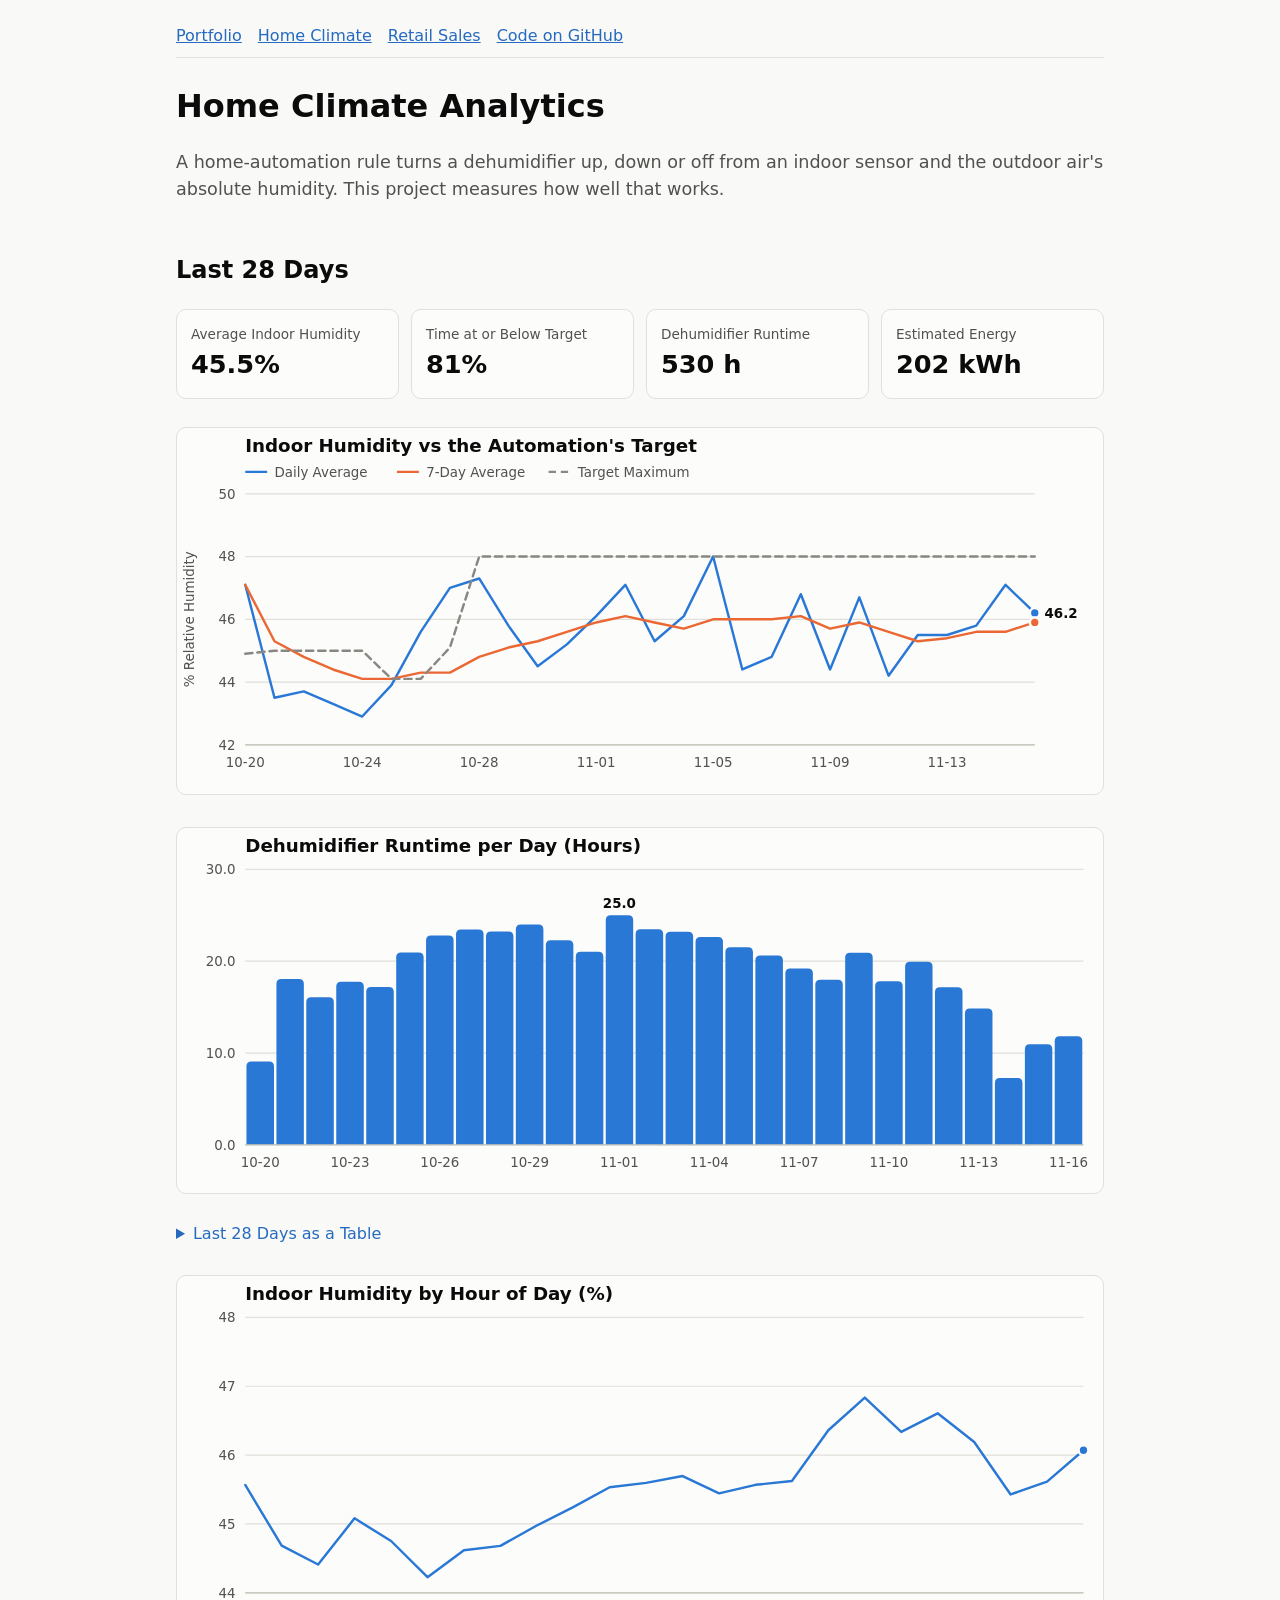
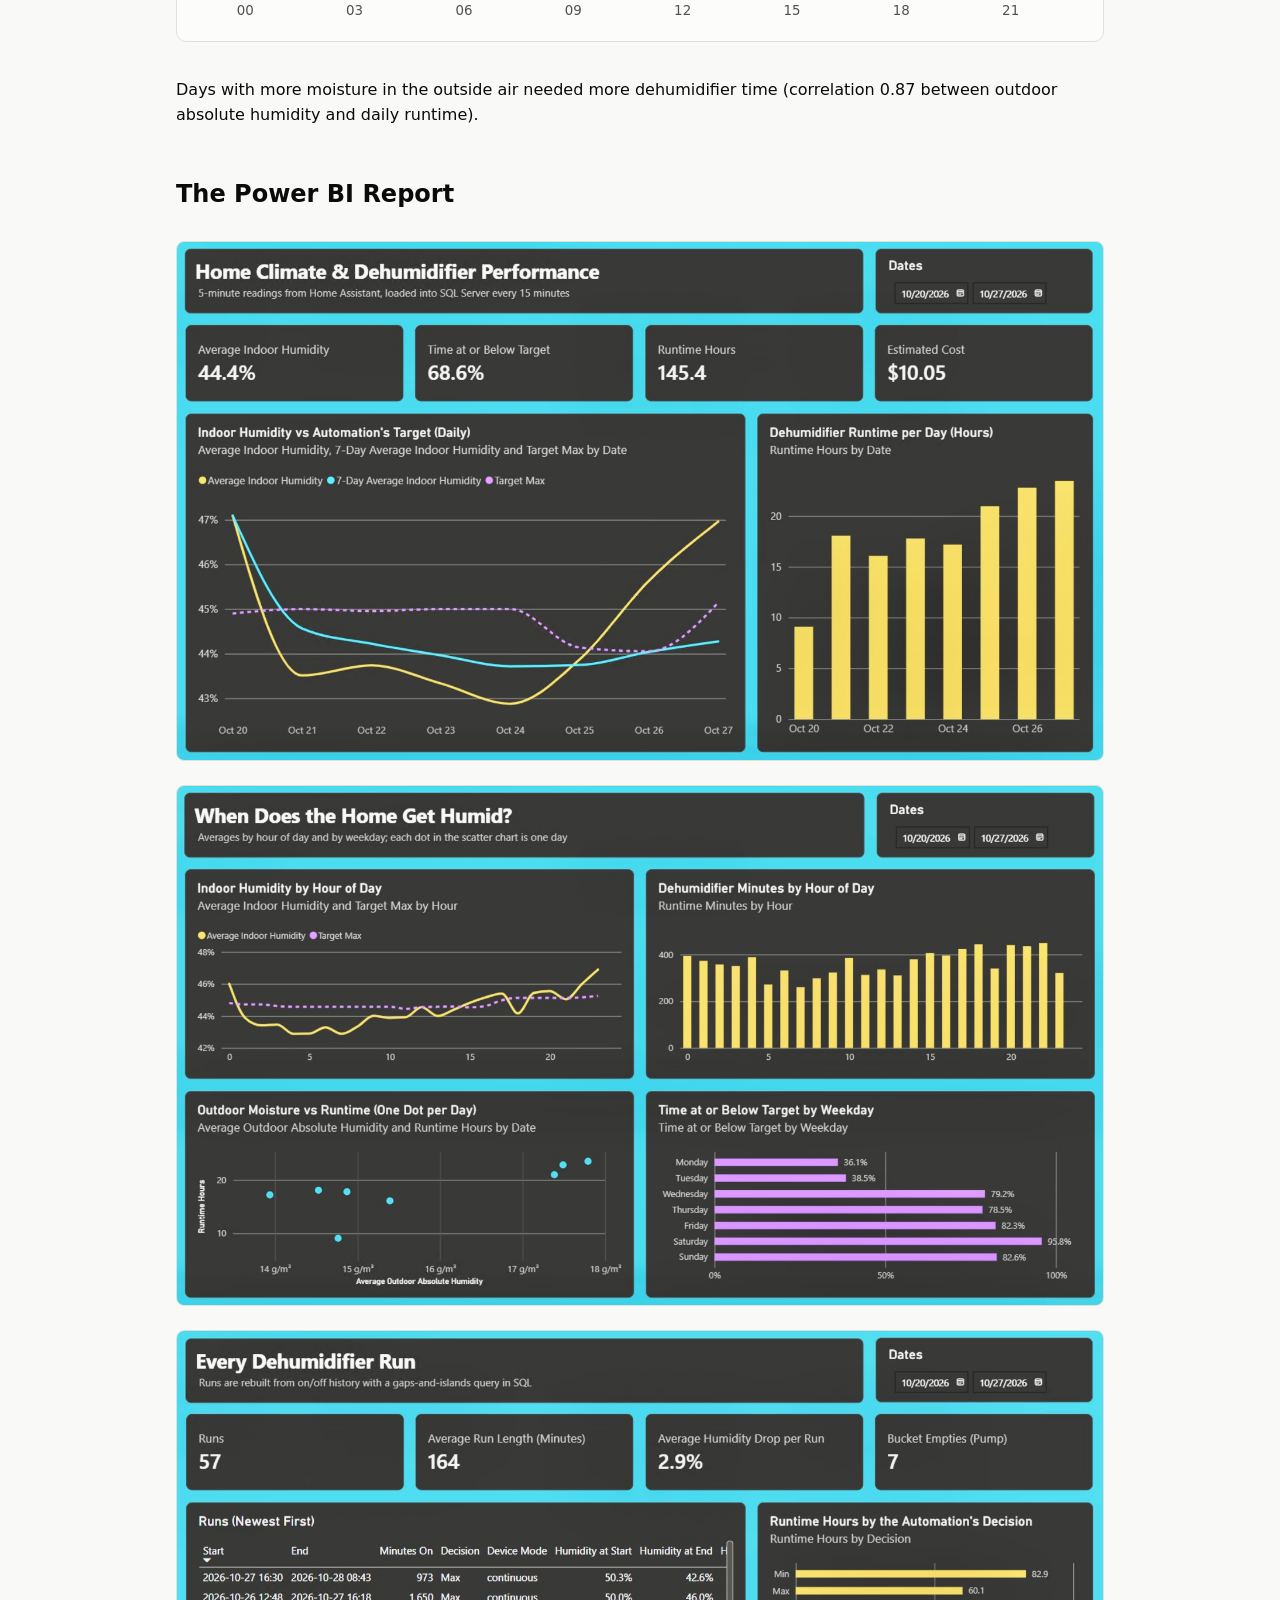
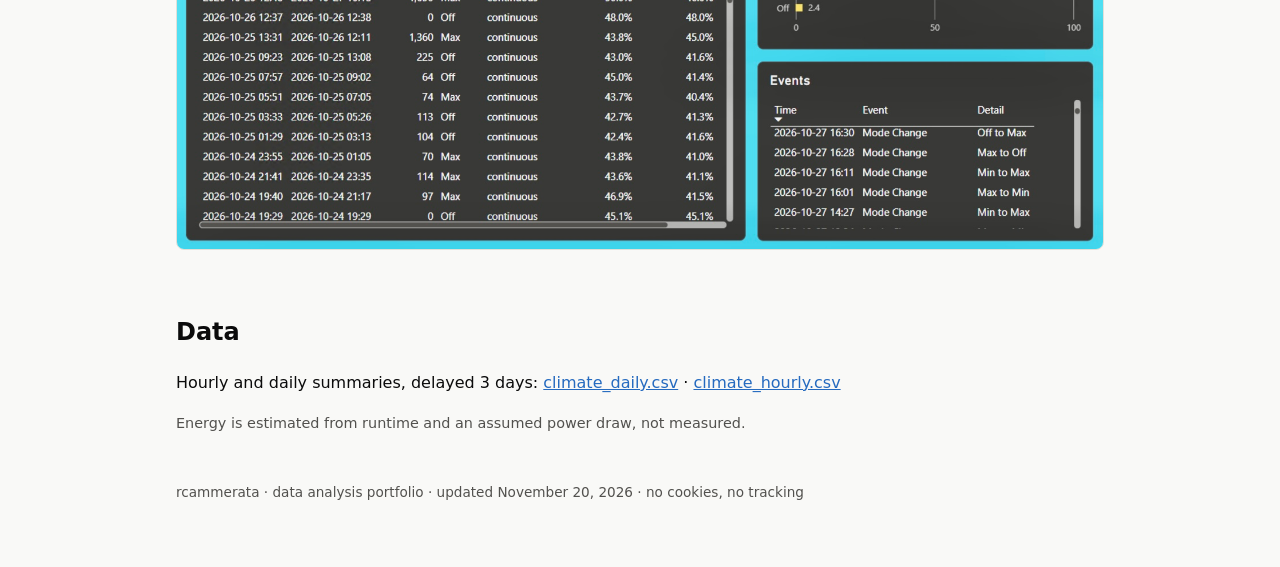
==== docs/climate.html @ 4fd08a7c "Update data and reports (2026-11-20)" ====
<!doctype html>
<html lang="en">
<head>
<meta charset="utf-8">
<meta name="viewport" content="width=device-width, initial-scale=1">
<meta name="referrer" content="no-referrer">
<title>Home Climate Analytics</title>
<link rel="stylesheet" href="style.css">
</head>
<body>
<main>
<header class="site"><nav><a href="index.html">Portfolio</a><a href="climate.html">Home Climate</a><a href="retail.html">Retail Sales</a><a href="https://github.com/rcammerata/data-portfolio">Code on GitHub</a></nav></header>

<h1>Home Climate Analytics</h1>
<p class="lead">A home-automation rule turns a dehumidifier up, down or off from an indoor sensor and the
outdoor air's absolute humidity. This project measures how well that works.</p>
<h2>Last 28 Days</h2>
<div class="cards"><div class="card"><div class="k">Average Indoor Humidity</div><div class="v">45.5%</div></div><div class="card"><div class="k">Time at or Below Target</div><div class="v">81%</div></div><div class="card"><div class="k">Dehumidifier Runtime</div><div class="v">530 h</div></div><div class="card"><div class="k">Estimated Energy</div><div class="v">202 kWh</div></div></div>
<svg xmlns="http://www.w3.org/2000/svg" viewBox="0 0 760 300" role="img" aria-label="Indoor Humidity vs the Automation&#x27;s Target" class="chart">
<title>Indoor Humidity vs the Automation&#x27;s Target</title>
<text x="56" y="20" class="chart-title">Indoor Humidity vs the Automation&#x27;s Target</text>
<line x1="56" x2="74" y1="36" y2="36" class="s1" stroke-width="2"/>
<text x="80" y="40" class="legend">Daily Average</text>
<line x1="180.5" x2="198.5" y1="36" y2="36" class="s2" stroke-width="2"/>
<text x="204.5" y="40" class="legend">7-Day Average</text>
<line x1="305.0" x2="323.0" y1="36" y2="36" class="ref" stroke-width="2" stroke-dasharray="6 4"/>
<text x="329.0" y="40" class="legend">Target Maximum</text>
<line x1="56" x2="704" y1="260.0" y2="260.0" class="grid"/>
<text x="48" y="264.0" class="axis" text-anchor="end">42</text>
<line x1="56" x2="704" y1="208.5" y2="208.5" class="grid"/>
<text x="48" y="212.5" class="axis" text-anchor="end">44</text>
<line x1="56" x2="704" y1="157.0" y2="157.0" class="grid"/>
<text x="48" y="161.0" class="axis" text-anchor="end">46</text>
<line x1="56" x2="704" y1="105.5" y2="105.5" class="grid"/>
<text x="48" y="109.5" class="axis" text-anchor="end">48</text>
<line x1="56" x2="704" y1="54.0" y2="54.0" class="grid"/>
<text x="48" y="58.0" class="axis" text-anchor="end">50</text>
<line x1="56" x2="704" y1="260.0" y2="260.0" class="baseline"/>
<text x="14" y="157.0" class="axis" text-anchor="middle" transform="rotate(-90 14 157.0)">% Relative Humidity</text>
<text x="56.0" y="278" class="axis" text-anchor="middle">10-20</text>
<text x="152.0" y="278" class="axis" text-anchor="middle">10-24</text>
<text x="248.0" y="278" class="axis" text-anchor="middle">10-28</text>
<text x="344.0" y="278" class="axis" text-anchor="middle">11-01</text>
<text x="440.0" y="278" class="axis" text-anchor="middle">11-05</text>
<text x="536.0" y="278" class="axis" text-anchor="middle">11-09</text>
<text x="632.0" y="278" class="axis" text-anchor="middle">11-13</text>
<polyline points="56.0,128.7 80.0,221.4 104.0,216.2 128.0,226.5 152.0,236.8 176.0,211.1 200.0,167.3 224.0,131.2 248.0,123.5 272.0,162.2 296.0,195.6 320.0,177.6 344.0,154.4 368.0,128.7 392.0,175.0 416.0,154.4 440.0,105.5 464.0,198.2 488.0,187.9 512.0,136.4 536.0,198.2 560.0,139.0 584.0,203.3 608.0,169.9 632.0,169.9 656.0,162.2 680.0,128.7 704.0,151.8" fill="none" class="s1 line"/>
<circle cx="704.0" cy="151.8" r="4" class="f1 dot"/>
<text x="712.0" y="155.8" class="value">46.2</text>
<polyline points="56.0,128.7 80.0,175.0 104.0,187.9 128.0,198.2 152.0,205.9 176.0,205.9 200.0,200.8 224.0,200.8 248.0,187.9 272.0,180.2 296.0,175.0 320.0,167.3 344.0,159.6 368.0,154.4 392.0,159.6 416.0,164.7 440.0,157.0 464.0,157.0 488.0,157.0 512.0,154.4 536.0,164.7 560.0,159.6 584.0,167.3 608.0,175.0 632.0,172.5 656.0,167.3 680.0,167.3 704.0,159.6" fill="none" class="s2 line"/>
<circle cx="704.0" cy="159.6" r="4" class="f2 dot"/>
<polyline points="56.0,185.3 80.0,182.8 104.0,182.8 128.0,182.8 152.0,182.8 176.0,205.9 200.0,205.9 224.0,180.2 248.0,105.5 272.0,105.5 296.0,105.5 320.0,105.5 344.0,105.5 368.0,105.5 392.0,105.5 416.0,105.5 440.0,105.5 464.0,105.5 488.0,105.5 512.0,105.5 536.0,105.5 560.0,105.5 584.0,105.5 608.0,105.5 632.0,105.5 656.0,105.5 680.0,105.5 704.0,105.5" fill="none" class="ref line" stroke-dasharray="6 4"/>
<circle cx="56.0" cy="128.7" r="7" class="hit"><title>10-20 · Daily Average: 47.1</title></circle>
<circle cx="80.0" cy="221.4" r="7" class="hit"><title>10-21 · Daily Average: 43.5</title></circle>
<circle cx="104.0" cy="216.2" r="7" class="hit"><title>10-22 · Daily Average: 43.7</title></circle>
<circle cx="128.0" cy="226.5" r="7" class="hit"><title>10-23 · Daily Average: 43.3</title></circle>
<circle cx="152.0" cy="236.8" r="7" class="hit"><title>10-24 · Daily Average: 42.9</title></circle>
<circle cx="176.0" cy="211.1" r="7" class="hit"><title>10-25 · Daily Average: 43.9</title></circle>
<circle cx="200.0" cy="167.3" r="7" class="hit"><title>10-26 · Daily Average: 45.6</title></circle>
<circle cx="224.0" cy="131.2" r="7" class="hit"><title>10-27 · Daily Average: 47.0</title></circle>
<circle cx="248.0" cy="123.5" r="7" class="hit"><title>10-28 · Daily Average: 47.3</title></circle>
<circle cx="272.0" cy="162.2" r="7" class="hit"><title>10-29 · Daily Average: 45.8</title></circle>
<circle cx="296.0" cy="195.6" r="7" class="hit"><title>10-30 · Daily Average: 44.5</title></circle>
<circle cx="320.0" cy="177.6" r="7" class="hit"><title>10-31 · Daily Average: 45.2</title></circle>
<circle cx="344.0" cy="154.4" r="7" class="hit"><title>11-01 · Daily Average: 46.1</title></circle>
<circle cx="368.0" cy="128.7" r="7" class="hit"><title>11-02 · Daily Average: 47.1</title></circle>
<circle cx="392.0" cy="175.0" r="7" class="hit"><title>11-03 · Daily Average: 45.3</title></circle>
<circle cx="416.0" cy="154.4" r="7" class="hit"><title>11-04 · Daily Average: 46.1</title></circle>
<circle cx="440.0" cy="105.5" r="7" class="hit"><title>11-05 · Daily Average: 48.0</title></circle>
<circle cx="464.0" cy="198.2" r="7" class="hit"><title>11-06 · Daily Average: 44.4</title></circle>
<circle cx="488.0" cy="187.9" r="7" class="hit"><title>11-07 · Daily Average: 44.8</title></circle>
<circle cx="512.0" cy="136.4" r="7" class="hit"><title>11-08 · Daily Average: 46.8</title></circle>
<circle cx="536.0" cy="198.2" r="7" class="hit"><title>11-09 · Daily Average: 44.4</title></circle>
<circle cx="560.0" cy="139.0" r="7" class="hit"><title>11-10 · Daily Average: 46.7</title></circle>
<circle cx="584.0" cy="203.3" r="7" class="hit"><title>11-11 · Daily Average: 44.2</title></circle>
<circle cx="608.0" cy="169.9" r="7" class="hit"><title>11-12 · Daily Average: 45.5</title></circle>
<circle cx="632.0" cy="169.9" r="7" class="hit"><title>11-13 · Daily Average: 45.5</title></circle>
<circle cx="656.0" cy="162.2" r="7" class="hit"><title>11-14 · Daily Average: 45.8</title></circle>
<circle cx="680.0" cy="128.7" r="7" class="hit"><title>11-15 · Daily Average: 47.1</title></circle>
<circle cx="704.0" cy="151.8" r="7" class="hit"><title>11-16 · Daily Average: 46.2</title></circle>
<circle cx="56.0" cy="128.7" r="7" class="hit"><title>10-20 · 7-Day Average: 47.1</title></circle>
<circle cx="80.0" cy="175.0" r="7" class="hit"><title>10-21 · 7-Day Average: 45.3</title></circle>
<circle cx="104.0" cy="187.9" r="7" class="hit"><title>10-22 · 7-Day Average: 44.8</title></circle>
<circle cx="128.0" cy="198.2" r="7" class="hit"><title>10-23 · 7-Day Average: 44.4</title></circle>
<circle cx="152.0" cy="205.9" r="7" class="hit"><title>10-24 · 7-Day Average: 44.1</title></circle>
<circle cx="176.0" cy="205.9" r="7" class="hit"><title>10-25 · 7-Day Average: 44.1</title></circle>
<circle cx="200.0" cy="200.8" r="7" class="hit"><title>10-26 · 7-Day Average: 44.3</title></circle>
<circle cx="224.0" cy="200.8" r="7" class="hit"><title>10-27 · 7-Day Average: 44.3</title></circle>
<circle cx="248.0" cy="187.9" r="7" class="hit"><title>10-28 · 7-Day Average: 44.8</title></circle>
<circle cx="272.0" cy="180.2" r="7" class="hit"><title>10-29 · 7-Day Average: 45.1</title></circle>
<circle cx="296.0" cy="175.0" r="7" class="hit"><title>10-30 · 7-Day Average: 45.3</title></circle>
<circle cx="320.0" cy="167.3" r="7" class="hit"><title>10-31 · 7-Day Average: 45.6</title></circle>
<circle cx="344.0" cy="159.6" r="7" class="hit"><title>11-01 · 7-Day Average: 45.9</title></circle>
<circle cx="368.0" cy="154.4" r="7" class="hit"><title>11-02 · 7-Day Average: 46.1</title></circle>
<circle cx="392.0" cy="159.6" r="7" class="hit"><title>11-03 · 7-Day Average: 45.9</title></circle>
<circle cx="416.0" cy="164.7" r="7" class="hit"><title>11-04 · 7-Day Average: 45.7</title></circle>
<circle cx="440.0" cy="157.0" r="7" class="hit"><title>11-05 · 7-Day Average: 46.0</title></circle>
<circle cx="464.0" cy="157.0" r="7" class="hit"><title>11-06 · 7-Day Average: 46.0</title></circle>
<circle cx="488.0" cy="157.0" r="7" class="hit"><title>11-07 · 7-Day Average: 46.0</title></circle>
<circle cx="512.0" cy="154.4" r="7" class="hit"><title>11-08 · 7-Day Average: 46.1</title></circle>
<circle cx="536.0" cy="164.7" r="7" class="hit"><title>11-09 · 7-Day Average: 45.7</title></circle>
<circle cx="560.0" cy="159.6" r="7" class="hit"><title>11-10 · 7-Day Average: 45.9</title></circle>
<circle cx="584.0" cy="167.3" r="7" class="hit"><title>11-11 · 7-Day Average: 45.6</title></circle>
<circle cx="608.0" cy="175.0" r="7" class="hit"><title>11-12 · 7-Day Average: 45.3</title></circle>
<circle cx="632.0" cy="172.5" r="7" class="hit"><title>11-13 · 7-Day Average: 45.4</title></circle>
<circle cx="656.0" cy="167.3" r="7" class="hit"><title>11-14 · 7-Day Average: 45.6</title></circle>
<circle cx="680.0" cy="167.3" r="7" class="hit"><title>11-15 · 7-Day Average: 45.6</title></circle>
<circle cx="704.0" cy="159.6" r="7" class="hit"><title>11-16 · 7-Day Average: 45.9</title></circle>
</svg>
<svg xmlns="http://www.w3.org/2000/svg" viewBox="0 0 760 300" role="img" aria-label="Dehumidifier Runtime per Day (Hours)" class="chart">
<title>Dehumidifier Runtime per Day (Hours)</title>
<text x="56" y="20" class="chart-title">Dehumidifier Runtime per Day (Hours)</text>
<line x1="56" x2="744" y1="260.0" y2="260.0" class="grid"/>
<text x="48" y="264.0" class="axis" text-anchor="end">0.0</text>
<line x1="56" x2="744" y1="184.7" y2="184.7" class="grid"/>
<text x="48" y="188.7" class="axis" text-anchor="end">10.0</text>
<line x1="56" x2="744" y1="109.3" y2="109.3" class="grid"/>
<text x="48" y="113.3" class="axis" text-anchor="end">20.0</text>
<line x1="56" x2="744" y1="34.0" y2="34.0" class="grid"/>
<text x="48" y="38.0" class="axis" text-anchor="end">30.0</text>
<path d="M57.0,260.0V195.6Q57.0,191.6 61.0,191.6H75.6Q79.6,191.6 79.6,195.6V260.0Z" class="f1"><title>10-20: 9.1</title></path>
<text x="68.3" y="278" class="axis" text-anchor="middle">10-20</text>
<path d="M81.6,260.0V127.9Q81.6,123.9 85.6,123.9H100.1Q104.1,123.9 104.1,127.9V260.0Z" class="f1"><title>10-21: 18.1</title></path>
<path d="M106.1,260.0V142.9Q106.1,138.9 110.1,138.9H124.7Q128.7,138.9 128.7,142.9V260.0Z" class="f1"><title>10-22: 16.1</title></path>
<path d="M130.7,260.0V130.1Q130.7,126.1 134.7,126.1H149.3Q153.3,126.1 153.3,130.1V260.0Z" class="f1"><title>10-23: 17.8</title></path>
<text x="142.0" y="278" class="axis" text-anchor="middle">10-23</text>
<path d="M155.3,260.0V134.5Q155.3,130.5 159.3,130.5H173.9Q177.9,130.5 177.9,134.5V260.0Z" class="f1"><title>10-24: 17.2</title></path>
<path d="M179.9,260.0V106.1Q179.9,102.1 183.9,102.1H198.4Q202.4,102.1 202.4,106.1V260.0Z" class="f1"><title>10-25: 21.0</title></path>
<path d="M204.4,260.0V92.3Q204.4,88.3 208.4,88.3H223.0Q227.0,88.3 227.0,92.3V260.0Z" class="f1"><title>10-26: 22.8</title></path>
<text x="215.7" y="278" class="axis" text-anchor="middle">10-26</text>
<path d="M229.0,260.0V87.3Q229.0,83.3 233.0,83.3H247.6Q251.6,83.3 251.6,87.3V260.0Z" class="f1"><title>10-27: 23.5</title></path>
<path d="M253.6,260.0V88.9Q253.6,84.9 257.6,84.9H272.1Q276.1,84.9 276.1,88.9V260.0Z" class="f1"><title>10-28: 23.2</title></path>
<path d="M278.1,260.0V83.2Q278.1,79.2 282.1,79.2H296.7Q300.7,79.2 300.7,83.2V260.0Z" class="f1"><title>10-29: 24.0</title></path>
<text x="289.4" y="278" class="axis" text-anchor="middle">10-29</text>
<path d="M302.7,260.0V96.2Q302.7,92.2 306.7,92.2H321.3Q325.3,92.2 325.3,96.2V260.0Z" class="f1"><title>10-30: 22.3</title></path>
<path d="M327.3,260.0V105.6Q327.3,101.6 331.3,101.6H345.9Q349.9,101.6 349.9,105.6V260.0Z" class="f1"><title>10-31: 21.0</title></path>
<path d="M351.9,260.0V75.7Q351.9,71.7 355.9,71.7H370.4Q374.4,71.7 374.4,75.7V260.0Z" class="f1"><title>11-01: 25.0</title></path>
<text x="363.1" y="65.7" class="value" text-anchor="middle">25.0</text>
<text x="363.1" y="278" class="axis" text-anchor="middle">11-01</text>
<path d="M376.4,260.0V87.0Q376.4,83.0 380.4,83.0H395.0Q399.0,83.0 399.0,87.0V260.0Z" class="f1"><title>11-02: 23.5</title></path>
<path d="M401.0,260.0V89.1Q401.0,85.1 405.0,85.1H419.6Q423.6,85.1 423.6,89.1V260.0Z" class="f1"><title>11-03: 23.2</title></path>
<path d="M425.6,260.0V93.4Q425.6,89.4 429.6,89.4H444.1Q448.1,89.4 448.1,93.4V260.0Z" class="f1"><title>11-04: 22.6</title></path>
<text x="436.9" y="278" class="axis" text-anchor="middle">11-04</text>
<path d="M450.1,260.0V101.9Q450.1,97.9 454.1,97.9H468.7Q472.7,97.9 472.7,101.9V260.0Z" class="f1"><title>11-05: 21.5</title></path>
<path d="M474.7,260.0V108.6Q474.7,104.6 478.7,104.6H493.3Q497.3,104.6 497.3,108.6V260.0Z" class="f1"><title>11-06: 20.6</title></path>
<path d="M499.3,260.0V119.3Q499.3,115.3 503.3,115.3H517.9Q521.9,115.3 521.9,119.3V260.0Z" class="f1"><title>11-07: 19.2</title></path>
<text x="510.6" y="278" class="axis" text-anchor="middle">11-07</text>
<path d="M523.9,260.0V128.5Q523.9,124.5 527.9,124.5H542.4Q546.4,124.5 546.4,128.5V260.0Z" class="f1"><title>11-08: 18.0</title></path>
<path d="M548.4,260.0V106.3Q548.4,102.3 552.4,102.3H567.0Q571.0,102.3 571.0,106.3V260.0Z" class="f1"><title>11-09: 20.9</title></path>
<path d="M573.0,260.0V129.8Q573.0,125.8 577.0,125.8H591.6Q595.6,125.8 595.6,129.8V260.0Z" class="f1"><title>11-10: 17.8</title></path>
<text x="584.3" y="278" class="axis" text-anchor="middle">11-10</text>
<path d="M597.6,260.0V113.8Q597.6,109.8 601.6,109.8H616.1Q620.1,109.8 620.1,113.8V260.0Z" class="f1"><title>11-11: 19.9</title></path>
<path d="M622.1,260.0V134.7Q622.1,130.7 626.1,130.7H640.7Q644.7,130.7 644.7,134.7V260.0Z" class="f1"><title>11-12: 17.2</title></path>
<path d="M646.7,260.0V152.1Q646.7,148.1 650.7,148.1H665.3Q669.3,148.1 669.3,152.1V260.0Z" class="f1"><title>11-13: 14.8</title></path>
<text x="658.0" y="278" class="axis" text-anchor="middle">11-13</text>
<path d="M671.3,260.0V209.2Q671.3,205.2 675.3,205.2H689.9Q693.9,205.2 693.9,209.2V260.0Z" class="f1"><title>11-14: 7.3</title></path>
<path d="M695.9,260.0V181.4Q695.9,177.4 699.9,177.4H714.4Q718.4,177.4 718.4,181.4V260.0Z" class="f1"><title>11-15: 11.0</title></path>
<path d="M720.4,260.0V175.0Q720.4,171.0 724.4,171.0H739.0Q743.0,171.0 743.0,175.0V260.0Z" class="f1"><title>11-16: 11.8</title></path>
<text x="731.7" y="278" class="axis" text-anchor="middle">11-16</text>
<line x1="56" x2="744" y1="260.0" y2="260.0" class="baseline"/>
</svg>
<details><summary>Last 28 Days as a Table</summary><table><thead><tr><th>Date</th><th>Average Humidity</th><th>Target Max</th><th>At or Below Target</th><th>Runtime (Hours)</th></tr></thead><tbody><tr><td>2026-11-16</td><td class="n">46.2%</td><td class="n">48%</td><td class="n">86%</td><td class="n">11.8</td></tr><tr><td>2026-11-15</td><td class="n">47.1%</td><td class="n">48%</td><td class="n">80%</td><td class="n">11.0</td></tr><tr><td>2026-11-14</td><td class="n">45.8%</td><td class="n">48%</td><td class="n">92%</td><td class="n">7.3</td></tr><tr><td>2026-11-13</td><td class="n">45.5%</td><td class="n">48%</td><td class="n">91%</td><td class="n">14.8</td></tr><tr><td>2026-11-12</td><td class="n">45.5%</td><td class="n">48%</td><td class="n">88%</td><td class="n">17.2</td></tr><tr><td>2026-11-11</td><td class="n">44.2%</td><td class="n">48%</td><td class="n">96%</td><td class="n">19.9</td></tr><tr><td>2026-11-10</td><td class="n">46.7%</td><td class="n">48%</td><td class="n">78%</td><td class="n">17.8</td></tr><tr><td>2026-11-09</td><td class="n">44.4%</td><td class="n">48%</td><td class="n">96%</td><td class="n">20.9</td></tr><tr><td>2026-11-08</td><td class="n">46.8%</td><td class="n">48%</td><td class="n">78%</td><td class="n">18.0</td></tr><tr><td>2026-11-07</td><td class="n">44.8%</td><td class="n">48%</td><td class="n">94%</td><td class="n">19.2</td></tr><tr><td>2026-11-06</td><td class="n">44.4%</td><td class="n">48%</td><td class="n">94%</td><td class="n">20.6</td></tr><tr><td>2026-11-05</td><td class="n">48.0%</td><td class="n">48%</td><td class="n">61%</td><td class="n">21.5</td></tr><tr><td>2026-11-04</td><td class="n">46.1%</td><td class="n">48%</td><td class="n">84%</td><td class="n">22.6</td></tr><tr><td>2026-11-03</td><td class="n">45.3%</td><td class="n">48%</td><td class="n">98%</td><td class="n">23.2</td></tr><tr><td>2026-11-02</td><td class="n">47.1%</td><td class="n">48%</td><td class="n">77%</td><td class="n">23.5</td></tr><tr><td>2026-11-01</td><td class="n">46.1%</td><td class="n">48%</td><td class="n">83%</td><td class="n">25.0</td></tr><tr><td>2026-10-31</td><td class="n">45.2%</td><td class="n">48%</td><td class="n">88%</td><td class="n">21.0</td></tr><tr><td>2026-10-30</td><td class="n">44.5%</td><td class="n">48%</td><td class="n">94%</td><td class="n">22.3</td></tr><tr><td>2026-10-29</td><td class="n">45.8%</td><td class="n">48%</td><td class="n">89%</td><td class="n">24.0</td></tr><tr><td>2026-10-28</td><td class="n">47.3%</td><td class="n">48%</td><td class="n">76%</td><td class="n">23.2</td></tr><tr><td>2026-10-27</td><td class="n">47.0%</td><td class="n">45%</td><td class="n">38%</td><td class="n">23.5</td></tr><tr><td>2026-10-26</td><td class="n">45.6%</td><td class="n">44%</td><td class="n">36%</td><td class="n">22.8</td></tr><tr><td>2026-10-25</td><td class="n">43.9%</td><td class="n">44%</td><td class="n">83%</td><td class="n">21.0</td></tr><tr><td>2026-10-24</td><td class="n">42.9%</td><td class="n">45%</td><td class="n">96%</td><td class="n">17.2</td></tr><tr><td>2026-10-23</td><td class="n">43.3%</td><td class="n">45%</td><td class="n">82%</td><td class="n">17.8</td></tr><tr><td>2026-10-22</td><td class="n">43.7%</td><td class="n">45%</td><td class="n">78%</td><td class="n">16.1</td></tr><tr><td>2026-10-21</td><td class="n">43.5%</td><td class="n">45%</td><td class="n">79%</td><td class="n">18.1</td></tr><tr><td>2026-10-20</td><td class="n">47.1%</td><td class="n">45%</td><td class="n">39%</td><td class="n">9.1</td></tr></tbody></table></details>
<svg xmlns="http://www.w3.org/2000/svg" viewBox="0 0 760 300" role="img" aria-label="Indoor Humidity by Hour of Day (%)" class="chart">
<title>Indoor Humidity by Hour of Day (%)</title>
<text x="56" y="20" class="chart-title">Indoor Humidity by Hour of Day (%)</text>
<line x1="56" x2="744" y1="260.0" y2="260.0" class="grid"/>
<text x="48" y="264.0" class="axis" text-anchor="end">44</text>
<line x1="56" x2="744" y1="203.5" y2="203.5" class="grid"/>
<text x="48" y="207.5" class="axis" text-anchor="end">45</text>
<line x1="56" x2="744" y1="147.0" y2="147.0" class="grid"/>
<text x="48" y="151.0" class="axis" text-anchor="end">46</text>
<line x1="56" x2="744" y1="90.5" y2="90.5" class="grid"/>
<text x="48" y="94.5" class="axis" text-anchor="end">47</text>
<line x1="56" x2="744" y1="34.0" y2="34.0" class="grid"/>
<text x="48" y="38.0" class="axis" text-anchor="end">48</text>
<line x1="56" x2="744" y1="260.0" y2="260.0" class="baseline"/>
<text x="56.0" y="278" class="axis" text-anchor="middle">00</text>
<text x="145.7" y="278" class="axis" text-anchor="middle">03</text>
<text x="235.5" y="278" class="axis" text-anchor="middle">06</text>
<text x="325.2" y="278" class="axis" text-anchor="middle">09</text>
<text x="415.0" y="278" class="axis" text-anchor="middle">12</text>
<text x="504.7" y="278" class="axis" text-anchor="middle">15</text>
<text x="594.4" y="278" class="axis" text-anchor="middle">18</text>
<text x="684.2" y="278" class="axis" text-anchor="middle">21</text>
<polyline points="56.0,171.5 85.9,221.3 115.8,236.8 145.7,198.9 175.7,217.5 205.6,247.2 235.5,225.1 265.4,221.5 295.3,204.8 325.2,189.7 355.1,173.4 385.0,169.8 415.0,164.2 444.9,178.4 474.8,171.4 504.7,168.2 534.6,126.6 564.5,99.8 594.4,128.0 624.3,112.7 654.3,136.3 684.2,179.3 714.1,168.8 744.0,143.0" fill="none" class="s1 line"/>
<circle cx="744.0" cy="143.0" r="4" class="f1 dot"/>
<circle cx="56.0" cy="171.5" r="7" class="hit"><title>00 · Average Indoor Humidity: 45.6</title></circle>
<circle cx="85.9" cy="221.3" r="7" class="hit"><title>01 · Average Indoor Humidity: 44.7</title></circle>
<circle cx="115.8" cy="236.8" r="7" class="hit"><title>02 · Average Indoor Humidity: 44.4</title></circle>
<circle cx="145.7" cy="198.9" r="7" class="hit"><title>03 · Average Indoor Humidity: 45.1</title></circle>
<circle cx="175.7" cy="217.5" r="7" class="hit"><title>04 · Average Indoor Humidity: 44.8</title></circle>
<circle cx="205.6" cy="247.2" r="7" class="hit"><title>05 · Average Indoor Humidity: 44.2</title></circle>
<circle cx="235.5" cy="225.1" r="7" class="hit"><title>06 · Average Indoor Humidity: 44.6</title></circle>
<circle cx="265.4" cy="221.5" r="7" class="hit"><title>07 · Average Indoor Humidity: 44.7</title></circle>
<circle cx="295.3" cy="204.8" r="7" class="hit"><title>08 · Average Indoor Humidity: 45.0</title></circle>
<circle cx="325.2" cy="189.7" r="7" class="hit"><title>09 · Average Indoor Humidity: 45.2</title></circle>
<circle cx="355.1" cy="173.4" r="7" class="hit"><title>10 · Average Indoor Humidity: 45.5</title></circle>
<circle cx="385.0" cy="169.8" r="7" class="hit"><title>11 · Average Indoor Humidity: 45.6</title></circle>
<circle cx="415.0" cy="164.2" r="7" class="hit"><title>12 · Average Indoor Humidity: 45.7</title></circle>
<circle cx="444.9" cy="178.4" r="7" class="hit"><title>13 · Average Indoor Humidity: 45.4</title></circle>
<circle cx="474.8" cy="171.4" r="7" class="hit"><title>14 · Average Indoor Humidity: 45.6</title></circle>
<circle cx="504.7" cy="168.2" r="7" class="hit"><title>15 · Average Indoor Humidity: 45.6</title></circle>
<circle cx="534.6" cy="126.6" r="7" class="hit"><title>16 · Average Indoor Humidity: 46.4</title></circle>
<circle cx="564.5" cy="99.8" r="7" class="hit"><title>17 · Average Indoor Humidity: 46.8</title></circle>
<circle cx="594.4" cy="128.0" r="7" class="hit"><title>18 · Average Indoor Humidity: 46.3</title></circle>
<circle cx="624.3" cy="112.7" r="7" class="hit"><title>19 · Average Indoor Humidity: 46.6</title></circle>
<circle cx="654.3" cy="136.3" r="7" class="hit"><title>20 · Average Indoor Humidity: 46.2</title></circle>
<circle cx="684.2" cy="179.3" r="7" class="hit"><title>21 · Average Indoor Humidity: 45.4</title></circle>
<circle cx="714.1" cy="168.8" r="7" class="hit"><title>22 · Average Indoor Humidity: 45.6</title></circle>
<circle cx="744.0" cy="143.0" r="7" class="hit"><title>23 · Average Indoor Humidity: 46.1</title></circle>
</svg>
<p>Days with more moisture in the outside air needed more dehumidifier time (correlation 0.87 between outdoor absolute humidity and daily runtime).</p>
<h2>The Power BI Report</h2>
<div class="shots">
<img src="img/home-climate-overview.png" alt="Home Climate: Power BI page 1" loading="lazy">
<img src="img/home-climate-patterns.png" alt="Home Climate: Power BI page 2" loading="lazy">
<img src="img/home-climate-runs.png" alt="Home Climate: Power BI page 3" loading="lazy">
</div>
<h2>Data</h2>
<p>Hourly and daily summaries, delayed 3 days:
<a href="data/climate_daily.csv">climate_daily.csv</a> ·
<a href="data/climate_hourly.csv">climate_hourly.csv</a></p>
<p class="note">Energy is estimated from runtime and an assumed power draw, not measured.</p>

<footer>rcammerata · data analysis portfolio · updated November 20, 2026 · no cookies, no tracking</footer>
</main>
</body>
</html>
---- docs/style.css ----
:root{--bg:#f9f9f7;--surface:#fcfcfb;--fg:#0b0b0b;--muted:#52514e;--faint:#898781;--line:#e1e0d9;--axis:#c3c2b7;--accent:#256abf;--series-1:#2a78d6;--series-2:#eb6834;--series-3:#1baf7a;--series-4:#eda100;--series-5:#e87ba4;--series-6:#008300;--series-7:#6250d6;--series-8:#e34948;}
@media (prefers-color-scheme:dark){:root{--bg:#0d0d0d;--surface:#1a1a19;--fg:#f0efec;--muted:#c3c2b7;--faint:#898781;--line:#2c2c2a;--axis:#383835;--accent:#6da7ec;--series-1:#3987e5;--series-2:#d95926;--series-3:#199e70;--series-4:#c98500;--series-5:#d55181;--series-6:#008300;--series-7:#9085e9;--series-8:#e66767;}}
*{box-sizing:border-box}
body{margin:0;background:var(--bg);color:var(--fg);font:16px/1.55 system-ui,-apple-system,"Segoe UI",Roboto,Helvetica,Arial,sans-serif}
main{max-width:960px;margin:0 auto;padding:24px 16px 64px}
a{color:var(--accent)}
header.site{border-bottom:1px solid var(--line);margin-bottom:24px;padding-bottom:8px}
header.site nav a{margin-right:16px}
h1{font-size:2rem;margin:.2em 0}
h2{margin-top:2em}
.lead{color:var(--muted);font-size:1.1rem}
.cards{display:grid;grid-template-columns:repeat(auto-fit,minmax(180px,1fr));gap:12px;margin:16px 0}
.card{background:var(--surface);border:1px solid var(--line);border-radius:10px;padding:14px}
.card .k{color:var(--muted);font-size:.85rem}
.card .v{font-size:1.6rem;font-weight:600}
.projects{display:grid;grid-template-columns:repeat(auto-fit,minmax(280px,1fr));gap:16px}
.project{background:var(--surface);border:1px solid var(--line);border-radius:12px;padding:18px}
.chart{width:100%;height:auto;margin:12px 0;background:var(--surface);border:1px solid var(--line);border-radius:10px}
.chart-title{font-size:15px;font-weight:600;fill:var(--fg)}
.axis,.legend{font-size:11px;fill:var(--muted);font-variant-numeric:tabular-nums}
.value{font-size:11px;font-weight:600;fill:var(--fg)}
.grid{stroke:var(--line);stroke-width:1}
.baseline{stroke:var(--axis);stroke-width:1}
.line{stroke-width:2;stroke-linejoin:round;stroke-linecap:round}
.ref{stroke:var(--faint)}
.dot{stroke:var(--surface);stroke-width:2}
.hit{fill:transparent}
.s1{stroke:var(--series-1)}.f1{fill:var(--series-1)}.s2{stroke:var(--series-2)}.f2{fill:var(--series-2)}.s3{stroke:var(--series-3)}.f3{fill:var(--series-3)}.s4{stroke:var(--series-4)}.f4{fill:var(--series-4)}.s5{stroke:var(--series-5)}.f5{fill:var(--series-5)}.s6{stroke:var(--series-6)}.f6{fill:var(--series-6)}.s7{stroke:var(--series-7)}.f7{fill:var(--series-7)}.s8{stroke:var(--series-8)}.f8{fill:var(--series-8)}
table{border-collapse:collapse;width:100%;font-size:.95rem}
th,td{text-align:left;padding:6px 8px;border-bottom:1px solid var(--line)}
td.n{text-align:right;font-variant-numeric:tabular-nums}
details{margin:8px 0 16px}
summary{cursor:pointer;color:var(--accent)}
.note{color:var(--muted);font-size:.9rem}
.shots img{max-width:100%;border:1px solid var(--line);border-radius:8px;margin:8px 0}
code{background:var(--surface);padding:1px 5px;border-radius:4px}
footer{margin-top:48px;color:var(--muted);font-size:.85rem}
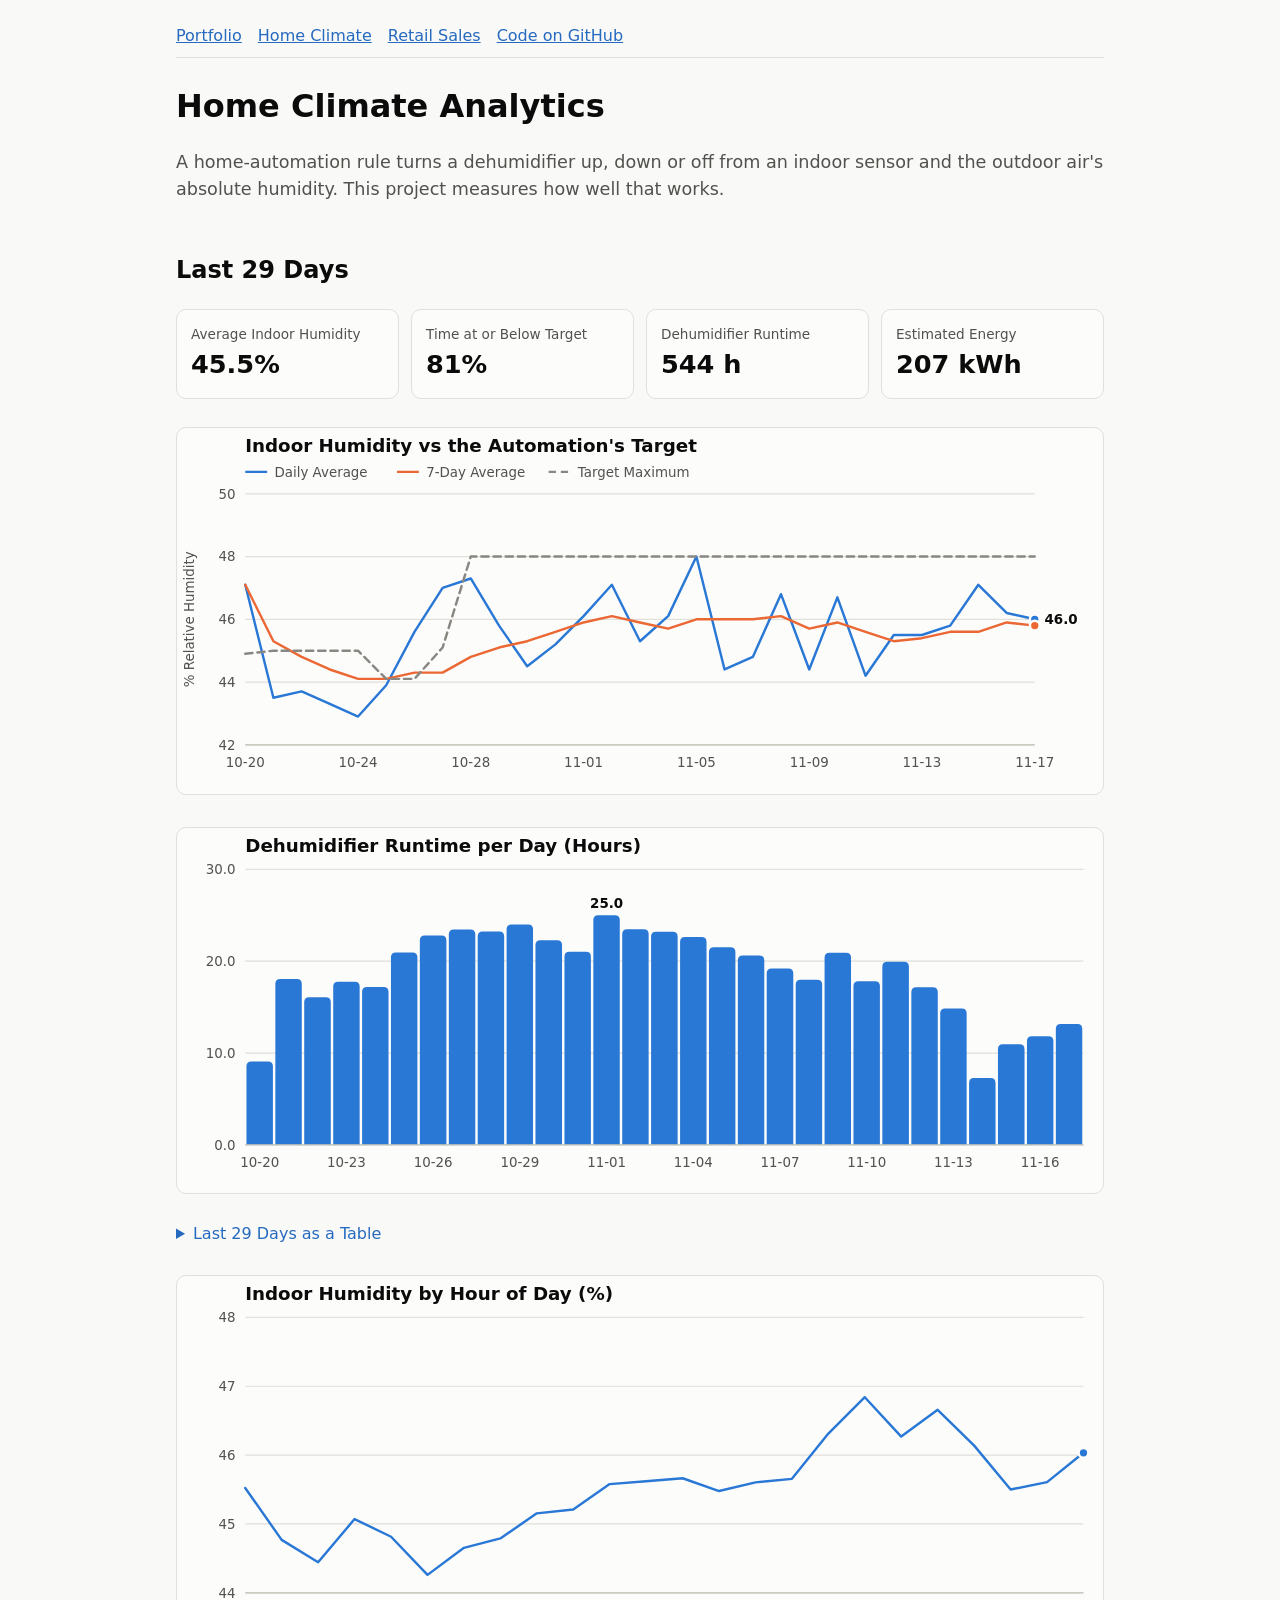
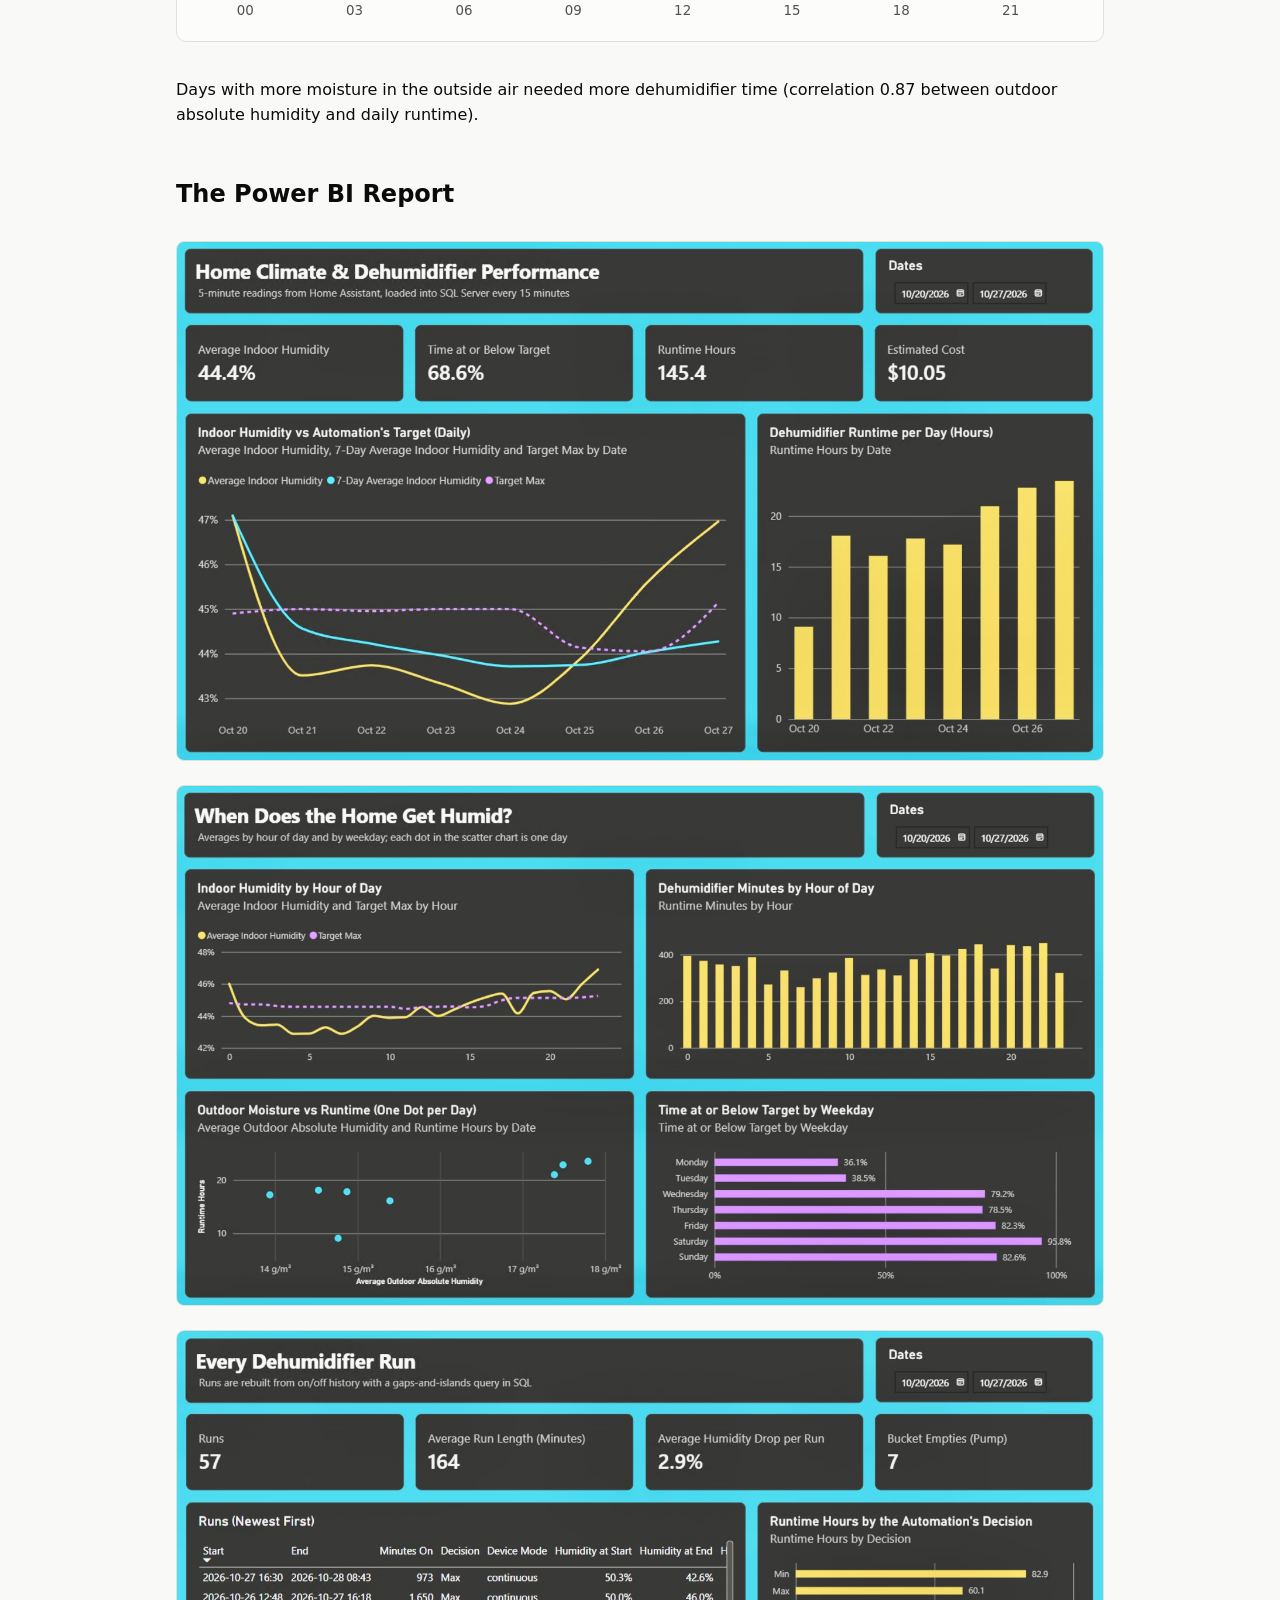
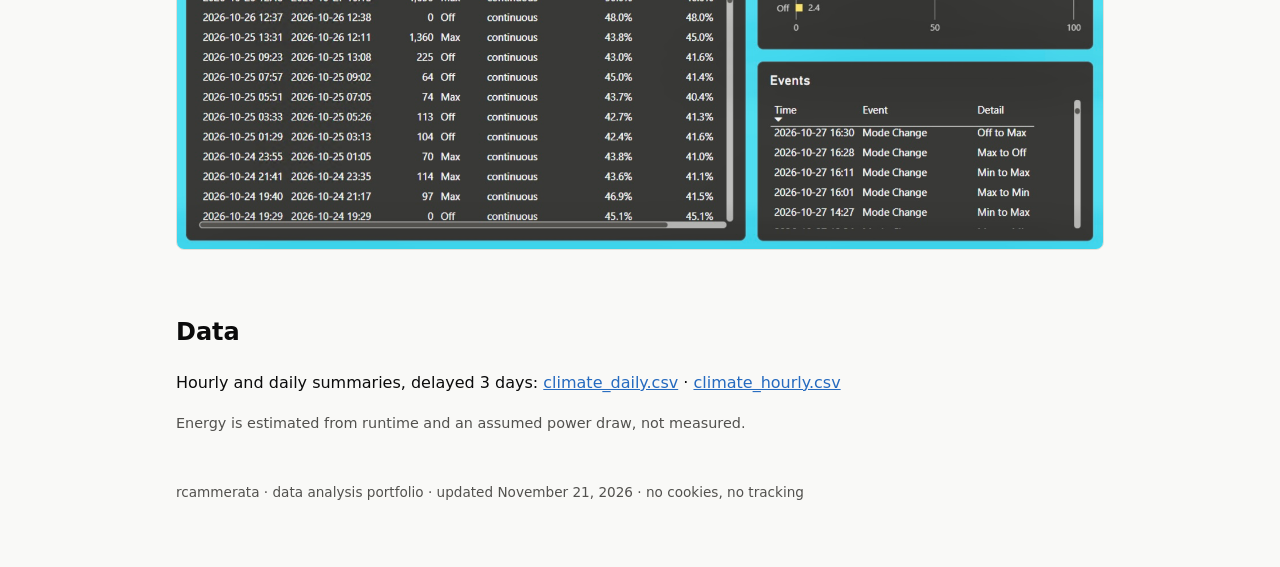
==== commit 9e5bb42c: "Update data and reports (2026-11-21)" ====
--- a/docs/climate.html
+++ b/docs/climate.html
@@ -14,8 +14,8 @@
 <h1>Home Climate Analytics</h1>
 <p class="lead">A home-automation rule turns a dehumidifier up, down or off from an indoor sensor and the
 outdoor air's absolute humidity. This project measures how well that works.</p>
-<h2>Last 28 Days</h2>
-<div class="cards"><div class="card"><div class="k">Average Indoor Humidity</div><div class="v">45.5%</div></div><div class="card"><div class="k">Time at or Below Target</div><div class="v">81%</div></div><div class="card"><div class="k">Dehumidifier Runtime</div><div class="v">530 h</div></div><div class="card"><div class="k">Estimated Energy</div><div class="v">202 kWh</div></div></div>
+<h2>Last 29 Days</h2>
+<div class="cards"><div class="card"><div class="k">Average Indoor Humidity</div><div class="v">45.5%</div></div><div class="card"><div class="k">Time at or Below Target</div><div class="v">81%</div></div><div class="card"><div class="k">Dehumidifier Runtime</div><div class="v">544 h</div></div><div class="card"><div class="k">Estimated Energy</div><div class="v">207 kWh</div></div></div>
 <svg xmlns="http://www.w3.org/2000/svg" viewBox="0 0 760 300" role="img" aria-label="Indoor Humidity vs the Automation&#x27;s Target" class="chart">
 <title>Indoor Humidity vs the Automation&#x27;s Target</title>
 <text x="56" y="20" class="chart-title">Indoor Humidity vs the Automation&#x27;s Target</text>
@@ -38,74 +38,77 @@
 <line x1="56" x2="704" y1="260.0" y2="260.0" class="baseline"/>
 <text x="14" y="157.0" class="axis" text-anchor="middle" transform="rotate(-90 14 157.0)">% Relative Humidity</text>
 <text x="56.0" y="278" class="axis" text-anchor="middle">10-20</text>
-<text x="152.0" y="278" class="axis" text-anchor="middle">10-24</text>
-<text x="248.0" y="278" class="axis" text-anchor="middle">10-28</text>
-<text x="344.0" y="278" class="axis" text-anchor="middle">11-01</text>
-<text x="440.0" y="278" class="axis" text-anchor="middle">11-05</text>
-<text x="536.0" y="278" class="axis" text-anchor="middle">11-09</text>
-<text x="632.0" y="278" class="axis" text-anchor="middle">11-13</text>
-<polyline points="56.0,128.7 80.0,221.4 104.0,216.2 128.0,226.5 152.0,236.8 176.0,211.1 200.0,167.3 224.0,131.2 248.0,123.5 272.0,162.2 296.0,195.6 320.0,177.6 344.0,154.4 368.0,128.7 392.0,175.0 416.0,154.4 440.0,105.5 464.0,198.2 488.0,187.9 512.0,136.4 536.0,198.2 560.0,139.0 584.0,203.3 608.0,169.9 632.0,169.9 656.0,162.2 680.0,128.7 704.0,151.8" fill="none" class="s1 line"/>
-<circle cx="704.0" cy="151.8" r="4" class="f1 dot"/>
-<text x="712.0" y="155.8" class="value">46.2</text>
-<polyline points="56.0,128.7 80.0,175.0 104.0,187.9 128.0,198.2 152.0,205.9 176.0,205.9 200.0,200.8 224.0,200.8 248.0,187.9 272.0,180.2 296.0,175.0 320.0,167.3 344.0,159.6 368.0,154.4 392.0,159.6 416.0,164.7 440.0,157.0 464.0,157.0 488.0,157.0 512.0,154.4 536.0,164.7 560.0,159.6 584.0,167.3 608.0,175.0 632.0,172.5 656.0,167.3 680.0,167.3 704.0,159.6" fill="none" class="s2 line"/>
-<circle cx="704.0" cy="159.6" r="4" class="f2 dot"/>
-<polyline points="56.0,185.3 80.0,182.8 104.0,182.8 128.0,182.8 152.0,182.8 176.0,205.9 200.0,205.9 224.0,180.2 248.0,105.5 272.0,105.5 296.0,105.5 320.0,105.5 344.0,105.5 368.0,105.5 392.0,105.5 416.0,105.5 440.0,105.5 464.0,105.5 488.0,105.5 512.0,105.5 536.0,105.5 560.0,105.5 584.0,105.5 608.0,105.5 632.0,105.5 656.0,105.5 680.0,105.5 704.0,105.5" fill="none" class="ref line" stroke-dasharray="6 4"/>
+<text x="148.6" y="278" class="axis" text-anchor="middle">10-24</text>
+<text x="241.1" y="278" class="axis" text-anchor="middle">10-28</text>
+<text x="333.7" y="278" class="axis" text-anchor="middle">11-01</text>
+<text x="426.3" y="278" class="axis" text-anchor="middle">11-05</text>
+<text x="518.9" y="278" class="axis" text-anchor="middle">11-09</text>
+<text x="611.4" y="278" class="axis" text-anchor="middle">11-13</text>
+<text x="704.0" y="278" class="axis" text-anchor="middle">11-17</text>
+<polyline points="56.0,128.7 79.1,221.4 102.3,216.2 125.4,226.5 148.6,236.8 171.7,211.1 194.9,167.3 218.0,131.2 241.1,123.5 264.3,162.2 287.4,195.6 310.6,177.6 333.7,154.4 356.9,128.7 380.0,175.0 403.1,154.4 426.3,105.5 449.4,198.2 472.6,187.9 495.7,136.4 518.9,198.2 542.0,139.0 565.1,203.3 588.3,169.9 611.4,169.9 634.6,162.2 657.7,128.7 680.9,151.8 704.0,157.0" fill="none" class="s1 line"/>
+<circle cx="704.0" cy="157.0" r="4" class="f1 dot"/>
+<text x="712.0" y="161.0" class="value">46.0</text>
+<polyline points="56.0,128.7 79.1,175.0 102.3,187.9 125.4,198.2 148.6,205.9 171.7,205.9 194.9,200.8 218.0,200.8 241.1,187.9 264.3,180.2 287.4,175.0 310.6,167.3 333.7,159.6 356.9,154.4 380.0,159.6 403.1,164.7 426.3,157.0 449.4,157.0 472.6,157.0 495.7,154.4 518.9,164.7 542.0,159.6 565.1,167.3 588.3,175.0 611.4,172.5 634.6,167.3 657.7,167.3 680.9,159.6 704.0,162.2" fill="none" class="s2 line"/>
+<circle cx="704.0" cy="162.2" r="4" class="f2 dot"/>
+<polyline points="56.0,185.3 79.1,182.8 102.3,182.8 125.4,182.8 148.6,182.8 171.7,205.9 194.9,205.9 218.0,180.2 241.1,105.5 264.3,105.5 287.4,105.5 310.6,105.5 333.7,105.5 356.9,105.5 380.0,105.5 403.1,105.5 426.3,105.5 449.4,105.5 472.6,105.5 495.7,105.5 518.9,105.5 542.0,105.5 565.1,105.5 588.3,105.5 611.4,105.5 634.6,105.5 657.7,105.5 680.9,105.5 704.0,105.5" fill="none" class="ref line" stroke-dasharray="6 4"/>
 <circle cx="56.0" cy="128.7" r="7" class="hit"><title>10-20 · Daily Average: 47.1</title></circle>
-<circle cx="80.0" cy="221.4" r="7" class="hit"><title>10-21 · Daily Average: 43.5</title></circle>
-<circle cx="104.0" cy="216.2" r="7" class="hit"><title>10-22 · Daily Average: 43.7</title></circle>
-<circle cx="128.0" cy="226.5" r="7" class="hit"><title>10-23 · Daily Average: 43.3</title></circle>
-<circle cx="152.0" cy="236.8" r="7" class="hit"><title>10-24 · Daily Average: 42.9</title></circle>
-<circle cx="176.0" cy="211.1" r="7" class="hit"><title>10-25 · Daily Average: 43.9</title></circle>
-<circle cx="200.0" cy="167.3" r="7" class="hit"><title>10-26 · Daily Average: 45.6</title></circle>
-<circle cx="224.0" cy="131.2" r="7" class="hit"><title>10-27 · Daily Average: 47.0</title></circle>
-<circle cx="248.0" cy="123.5" r="7" class="hit"><title>10-28 · Daily Average: 47.3</title></circle>
-<circle cx="272.0" cy="162.2" r="7" class="hit"><title>10-29 · Daily Average: 45.8</title></circle>
-<circle cx="296.0" cy="195.6" r="7" class="hit"><title>10-30 · Daily Average: 44.5</title></circle>
-<circle cx="320.0" cy="177.6" r="7" class="hit"><title>10-31 · Daily Average: 45.2</title></circle>
-<circle cx="344.0" cy="154.4" r="7" class="hit"><title>11-01 · Daily Average: 46.1</title></circle>
-<circle cx="368.0" cy="128.7" r="7" class="hit"><title>11-02 · Daily Average: 47.1</title></circle>
-<circle cx="392.0" cy="175.0" r="7" class="hit"><title>11-03 · Daily Average: 45.3</title></circle>
-<circle cx="416.0" cy="154.4" r="7" class="hit"><title>11-04 · Daily Average: 46.1</title></circle>
-<circle cx="440.0" cy="105.5" r="7" class="hit"><title>11-05 · Daily Average: 48.0</title></circle>
-<circle cx="464.0" cy="198.2" r="7" class="hit"><title>11-06 · Daily Average: 44.4</title></circle>
-<circle cx="488.0" cy="187.9" r="7" class="hit"><title>11-07 · Daily Average: 44.8</title></circle>
-<circle cx="512.0" cy="136.4" r="7" class="hit"><title>11-08 · Daily Average: 46.8</title></circle>
-<circle cx="536.0" cy="198.2" r="7" class="hit"><title>11-09 · Daily Average: 44.4</title></circle>
-<circle cx="560.0" cy="139.0" r="7" class="hit"><title>11-10 · Daily Average: 46.7</title></circle>
-<circle cx="584.0" cy="203.3" r="7" class="hit"><title>11-11 · Daily Average: 44.2</title></circle>
-<circle cx="608.0" cy="169.9" r="7" class="hit"><title>11-12 · Daily Average: 45.5</title></circle>
-<circle cx="632.0" cy="169.9" r="7" class="hit"><title>11-13 · Daily Average: 45.5</title></circle>
-<circle cx="656.0" cy="162.2" r="7" class="hit"><title>11-14 · Daily Average: 45.8</title></circle>
-<circle cx="680.0" cy="128.7" r="7" class="hit"><title>11-15 · Daily Average: 47.1</title></circle>
-<circle cx="704.0" cy="151.8" r="7" class="hit"><title>11-16 · Daily Average: 46.2</title></circle>
+<circle cx="79.1" cy="221.4" r="7" class="hit"><title>10-21 · Daily Average: 43.5</title></circle>
+<circle cx="102.3" cy="216.2" r="7" class="hit"><title>10-22 · Daily Average: 43.7</title></circle>
+<circle cx="125.4" cy="226.5" r="7" class="hit"><title>10-23 · Daily Average: 43.3</title></circle>
+<circle cx="148.6" cy="236.8" r="7" class="hit"><title>10-24 · Daily Average: 42.9</title></circle>
+<circle cx="171.7" cy="211.1" r="7" class="hit"><title>10-25 · Daily Average: 43.9</title></circle>
+<circle cx="194.9" cy="167.3" r="7" class="hit"><title>10-26 · Daily Average: 45.6</title></circle>
+<circle cx="218.0" cy="131.2" r="7" class="hit"><title>10-27 · Daily Average: 47.0</title></circle>
+<circle cx="241.1" cy="123.5" r="7" class="hit"><title>10-28 · Daily Average: 47.3</title></circle>
+<circle cx="264.3" cy="162.2" r="7" class="hit"><title>10-29 · Daily Average: 45.8</title></circle>
+<circle cx="287.4" cy="195.6" r="7" class="hit"><title>10-30 · Daily Average: 44.5</title></circle>
+<circle cx="310.6" cy="177.6" r="7" class="hit"><title>10-31 · Daily Average: 45.2</title></circle>
+<circle cx="333.7" cy="154.4" r="7" class="hit"><title>11-01 · Daily Average: 46.1</title></circle>
+<circle cx="356.9" cy="128.7" r="7" class="hit"><title>11-02 · Daily Average: 47.1</title></circle>
+<circle cx="380.0" cy="175.0" r="7" class="hit"><title>11-03 · Daily Average: 45.3</title></circle>
+<circle cx="403.1" cy="154.4" r="7" class="hit"><title>11-04 · Daily Average: 46.1</title></circle>
+<circle cx="426.3" cy="105.5" r="7" class="hit"><title>11-05 · Daily Average: 48.0</title></circle>
+<circle cx="449.4" cy="198.2" r="7" class="hit"><title>11-06 · Daily Average: 44.4</title></circle>
+<circle cx="472.6" cy="187.9" r="7" class="hit"><title>11-07 · Daily Average: 44.8</title></circle>
+<circle cx="495.7" cy="136.4" r="7" class="hit"><title>11-08 · Daily Average: 46.8</title></circle>
+<circle cx="518.9" cy="198.2" r="7" class="hit"><title>11-09 · Daily Average: 44.4</title></circle>
+<circle cx="542.0" cy="139.0" r="7" class="hit"><title>11-10 · Daily Average: 46.7</title></circle>
+<circle cx="565.1" cy="203.3" r="7" class="hit"><title>11-11 · Daily Average: 44.2</title></circle>
+<circle cx="588.3" cy="169.9" r="7" class="hit"><title>11-12 · Daily Average: 45.5</title></circle>
+<circle cx="611.4" cy="169.9" r="7" class="hit"><title>11-13 · Daily Average: 45.5</title></circle>
+<circle cx="634.6" cy="162.2" r="7" class="hit"><title>11-14 · Daily Average: 45.8</title></circle>
+<circle cx="657.7" cy="128.7" r="7" class="hit"><title>11-15 · Daily Average: 47.1</title></circle>
+<circle cx="680.9" cy="151.8" r="7" class="hit"><title>11-16 · Daily Average: 46.2</title></circle>
+<circle cx="704.0" cy="157.0" r="7" class="hit"><title>11-17 · Daily Average: 46.0</title></circle>
 <circle cx="56.0" cy="128.7" r="7" class="hit"><title>10-20 · 7-Day Average: 47.1</title></circle>
-<circle cx="80.0" cy="175.0" r="7" class="hit"><title>10-21 · 7-Day Average: 45.3</title></circle>
-<circle cx="104.0" cy="187.9" r="7" class="hit"><title>10-22 · 7-Day Average: 44.8</title></circle>
-<circle cx="128.0" cy="198.2" r="7" class="hit"><title>10-23 · 7-Day Average: 44.4</title></circle>
-<circle cx="152.0" cy="205.9" r="7" class="hit"><title>10-24 · 7-Day Average: 44.1</title></circle>
-<circle cx="176.0" cy="205.9" r="7" class="hit"><title>10-25 · 7-Day Average: 44.1</title></circle>
-<circle cx="200.0" cy="200.8" r="7" class="hit"><title>10-26 · 7-Day Average: 44.3</title></circle>
-<circle cx="224.0" cy="200.8" r="7" class="hit"><title>10-27 · 7-Day Average: 44.3</title></circle>
-<circle cx="248.0" cy="187.9" r="7" class="hit"><title>10-28 · 7-Day Average: 44.8</title></circle>
-<circle cx="272.0" cy="180.2" r="7" class="hit"><title>10-29 · 7-Day Average: 45.1</title></circle>
-<circle cx="296.0" cy="175.0" r="7" class="hit"><title>10-30 · 7-Day Average: 45.3</title></circle>
-<circle cx="320.0" cy="167.3" r="7" class="hit"><title>10-31 · 7-Day Average: 45.6</title></circle>
-<circle cx="344.0" cy="159.6" r="7" class="hit"><title>11-01 · 7-Day Average: 45.9</title></circle>
-<circle cx="368.0" cy="154.4" r="7" class="hit"><title>11-02 · 7-Day Average: 46.1</title></circle>
-<circle cx="392.0" cy="159.6" r="7" class="hit"><title>11-03 · 7-Day Average: 45.9</title></circle>
-<circle cx="416.0" cy="164.7" r="7" class="hit"><title>11-04 · 7-Day Average: 45.7</title></circle>
-<circle cx="440.0" cy="157.0" r="7" class="hit"><title>11-05 · 7-Day Average: 46.0</title></circle>
-<circle cx="464.0" cy="157.0" r="7" class="hit"><title>11-06 · 7-Day Average: 46.0</title></circle>
-<circle cx="488.0" cy="157.0" r="7" class="hit"><title>11-07 · 7-Day Average: 46.0</title></circle>
-<circle cx="512.0" cy="154.4" r="7" class="hit"><title>11-08 · 7-Day Average: 46.1</title></circle>
-<circle cx="536.0" cy="164.7" r="7" class="hit"><title>11-09 · 7-Day Average: 45.7</title></circle>
-<circle cx="560.0" cy="159.6" r="7" class="hit"><title>11-10 · 7-Day Average: 45.9</title></circle>
-<circle cx="584.0" cy="167.3" r="7" class="hit"><title>11-11 · 7-Day Average: 45.6</title></circle>
-<circle cx="608.0" cy="175.0" r="7" class="hit"><title>11-12 · 7-Day Average: 45.3</title></circle>
-<circle cx="632.0" cy="172.5" r="7" class="hit"><title>11-13 · 7-Day Average: 45.4</title></circle>
-<circle cx="656.0" cy="167.3" r="7" class="hit"><title>11-14 · 7-Day Average: 45.6</title></circle>
-<circle cx="680.0" cy="167.3" r="7" class="hit"><title>11-15 · 7-Day Average: 45.6</title></circle>
-<circle cx="704.0" cy="159.6" r="7" class="hit"><title>11-16 · 7-Day Average: 45.9</title></circle>
+<circle cx="79.1" cy="175.0" r="7" class="hit"><title>10-21 · 7-Day Average: 45.3</title></circle>
+<circle cx="102.3" cy="187.9" r="7" class="hit"><title>10-22 · 7-Day Average: 44.8</title></circle>
+<circle cx="125.4" cy="198.2" r="7" class="hit"><title>10-23 · 7-Day Average: 44.4</title></circle>
+<circle cx="148.6" cy="205.9" r="7" class="hit"><title>10-24 · 7-Day Average: 44.1</title></circle>
+<circle cx="171.7" cy="205.9" r="7" class="hit"><title>10-25 · 7-Day Average: 44.1</title></circle>
+<circle cx="194.9" cy="200.8" r="7" class="hit"><title>10-26 · 7-Day Average: 44.3</title></circle>
+<circle cx="218.0" cy="200.8" r="7" class="hit"><title>10-27 · 7-Day Average: 44.3</title></circle>
+<circle cx="241.1" cy="187.9" r="7" class="hit"><title>10-28 · 7-Day Average: 44.8</title></circle>
+<circle cx="264.3" cy="180.2" r="7" class="hit"><title>10-29 · 7-Day Average: 45.1</title></circle>
+<circle cx="287.4" cy="175.0" r="7" class="hit"><title>10-30 · 7-Day Average: 45.3</title></circle>
+<circle cx="310.6" cy="167.3" r="7" class="hit"><title>10-31 · 7-Day Average: 45.6</title></circle>
+<circle cx="333.7" cy="159.6" r="7" class="hit"><title>11-01 · 7-Day Average: 45.9</title></circle>
+<circle cx="356.9" cy="154.4" r="7" class="hit"><title>11-02 · 7-Day Average: 46.1</title></circle>
+<circle cx="380.0" cy="159.6" r="7" class="hit"><title>11-03 · 7-Day Average: 45.9</title></circle>
+<circle cx="403.1" cy="164.7" r="7" class="hit"><title>11-04 · 7-Day Average: 45.7</title></circle>
+<circle cx="426.3" cy="157.0" r="7" class="hit"><title>11-05 · 7-Day Average: 46.0</title></circle>
+<circle cx="449.4" cy="157.0" r="7" class="hit"><title>11-06 · 7-Day Average: 46.0</title></circle>
+<circle cx="472.6" cy="157.0" r="7" class="hit"><title>11-07 · 7-Day Average: 46.0</title></circle>
+<circle cx="495.7" cy="154.4" r="7" class="hit"><title>11-08 · 7-Day Average: 46.1</title></circle>
+<circle cx="518.9" cy="164.7" r="7" class="hit"><title>11-09 · 7-Day Average: 45.7</title></circle>
+<circle cx="542.0" cy="159.6" r="7" class="hit"><title>11-10 · 7-Day Average: 45.9</title></circle>
+<circle cx="565.1" cy="167.3" r="7" class="hit"><title>11-11 · 7-Day Average: 45.6</title></circle>
+<circle cx="588.3" cy="175.0" r="7" class="hit"><title>11-12 · 7-Day Average: 45.3</title></circle>
+<circle cx="611.4" cy="172.5" r="7" class="hit"><title>11-13 · 7-Day Average: 45.4</title></circle>
+<circle cx="634.6" cy="167.3" r="7" class="hit"><title>11-14 · 7-Day Average: 45.6</title></circle>
+<circle cx="657.7" cy="167.3" r="7" class="hit"><title>11-15 · 7-Day Average: 45.6</title></circle>
+<circle cx="680.9" cy="159.6" r="7" class="hit"><title>11-16 · 7-Day Average: 45.9</title></circle>
+<circle cx="704.0" cy="162.2" r="7" class="hit"><title>11-17 · 7-Day Average: 45.8</title></circle>
 </svg>
 <svg xmlns="http://www.w3.org/2000/svg" viewBox="0 0 760 300" role="img" aria-label="Dehumidifier Runtime per Day (Hours)" class="chart">
 <title>Dehumidifier Runtime per Day (Hours)</title>
@@ -118,48 +121,49 @@
 <text x="48" y="113.3" class="axis" text-anchor="end">20.0</text>
 <line x1="56" x2="744" y1="34.0" y2="34.0" class="grid"/>
 <text x="48" y="38.0" class="axis" text-anchor="end">30.0</text>
-<path d="M57.0,260.0V195.6Q57.0,191.6 61.0,191.6H75.6Q79.6,191.6 79.6,195.6V260.0Z" class="f1"><title>10-20: 9.1</title></path>
-<text x="68.3" y="278" class="axis" text-anchor="middle">10-20</text>
-<path d="M81.6,260.0V127.9Q81.6,123.9 85.6,123.9H100.1Q104.1,123.9 104.1,127.9V260.0Z" class="f1"><title>10-21: 18.1</title></path>
-<path d="M106.1,260.0V142.9Q106.1,138.9 110.1,138.9H124.7Q128.7,138.9 128.7,142.9V260.0Z" class="f1"><title>10-22: 16.1</title></path>
-<path d="M130.7,260.0V130.1Q130.7,126.1 134.7,126.1H149.3Q153.3,126.1 153.3,130.1V260.0Z" class="f1"><title>10-23: 17.8</title></path>
-<text x="142.0" y="278" class="axis" text-anchor="middle">10-23</text>
-<path d="M155.3,260.0V134.5Q155.3,130.5 159.3,130.5H173.9Q177.9,130.5 177.9,134.5V260.0Z" class="f1"><title>10-24: 17.2</title></path>
-<path d="M179.9,260.0V106.1Q179.9,102.1 183.9,102.1H198.4Q202.4,102.1 202.4,106.1V260.0Z" class="f1"><title>10-25: 21.0</title></path>
-<path d="M204.4,260.0V92.3Q204.4,88.3 208.4,88.3H223.0Q227.0,88.3 227.0,92.3V260.0Z" class="f1"><title>10-26: 22.8</title></path>
-<text x="215.7" y="278" class="axis" text-anchor="middle">10-26</text>
-<path d="M229.0,260.0V87.3Q229.0,83.3 233.0,83.3H247.6Q251.6,83.3 251.6,87.3V260.0Z" class="f1"><title>10-27: 23.5</title></path>
-<path d="M253.6,260.0V88.9Q253.6,84.9 257.6,84.9H272.1Q276.1,84.9 276.1,88.9V260.0Z" class="f1"><title>10-28: 23.2</title></path>
-<path d="M278.1,260.0V83.2Q278.1,79.2 282.1,79.2H296.7Q300.7,79.2 300.7,83.2V260.0Z" class="f1"><title>10-29: 24.0</title></path>
-<text x="289.4" y="278" class="axis" text-anchor="middle">10-29</text>
-<path d="M302.7,260.0V96.2Q302.7,92.2 306.7,92.2H321.3Q325.3,92.2 325.3,96.2V260.0Z" class="f1"><title>10-30: 22.3</title></path>
-<path d="M327.3,260.0V105.6Q327.3,101.6 331.3,101.6H345.9Q349.9,101.6 349.9,105.6V260.0Z" class="f1"><title>10-31: 21.0</title></path>
-<path d="M351.9,260.0V75.7Q351.9,71.7 355.9,71.7H370.4Q374.4,71.7 374.4,75.7V260.0Z" class="f1"><title>11-01: 25.0</title></path>
-<text x="363.1" y="65.7" class="value" text-anchor="middle">25.0</text>
-<text x="363.1" y="278" class="axis" text-anchor="middle">11-01</text>
-<path d="M376.4,260.0V87.0Q376.4,83.0 380.4,83.0H395.0Q399.0,83.0 399.0,87.0V260.0Z" class="f1"><title>11-02: 23.5</title></path>
-<path d="M401.0,260.0V89.1Q401.0,85.1 405.0,85.1H419.6Q423.6,85.1 423.6,89.1V260.0Z" class="f1"><title>11-03: 23.2</title></path>
-<path d="M425.6,260.0V93.4Q425.6,89.4 429.6,89.4H444.1Q448.1,89.4 448.1,93.4V260.0Z" class="f1"><title>11-04: 22.6</title></path>
-<text x="436.9" y="278" class="axis" text-anchor="middle">11-04</text>
-<path d="M450.1,260.0V101.9Q450.1,97.9 454.1,97.9H468.7Q472.7,97.9 472.7,101.9V260.0Z" class="f1"><title>11-05: 21.5</title></path>
-<path d="M474.7,260.0V108.6Q474.7,104.6 478.7,104.6H493.3Q497.3,104.6 497.3,108.6V260.0Z" class="f1"><title>11-06: 20.6</title></path>
-<path d="M499.3,260.0V119.3Q499.3,115.3 503.3,115.3H517.9Q521.9,115.3 521.9,119.3V260.0Z" class="f1"><title>11-07: 19.2</title></path>
-<text x="510.6" y="278" class="axis" text-anchor="middle">11-07</text>
-<path d="M523.9,260.0V128.5Q523.9,124.5 527.9,124.5H542.4Q546.4,124.5 546.4,128.5V260.0Z" class="f1"><title>11-08: 18.0</title></path>
-<path d="M548.4,260.0V106.3Q548.4,102.3 552.4,102.3H567.0Q571.0,102.3 571.0,106.3V260.0Z" class="f1"><title>11-09: 20.9</title></path>
-<path d="M573.0,260.0V129.8Q573.0,125.8 577.0,125.8H591.6Q595.6,125.8 595.6,129.8V260.0Z" class="f1"><title>11-10: 17.8</title></path>
-<text x="584.3" y="278" class="axis" text-anchor="middle">11-10</text>
-<path d="M597.6,260.0V113.8Q597.6,109.8 601.6,109.8H616.1Q620.1,109.8 620.1,113.8V260.0Z" class="f1"><title>11-11: 19.9</title></path>
-<path d="M622.1,260.0V134.7Q622.1,130.7 626.1,130.7H640.7Q644.7,130.7 644.7,134.7V260.0Z" class="f1"><title>11-12: 17.2</title></path>
-<path d="M646.7,260.0V152.1Q646.7,148.1 650.7,148.1H665.3Q669.3,148.1 669.3,152.1V260.0Z" class="f1"><title>11-13: 14.8</title></path>
-<text x="658.0" y="278" class="axis" text-anchor="middle">11-13</text>
-<path d="M671.3,260.0V209.2Q671.3,205.2 675.3,205.2H689.9Q693.9,205.2 693.9,209.2V260.0Z" class="f1"><title>11-14: 7.3</title></path>
-<path d="M695.9,260.0V181.4Q695.9,177.4 699.9,177.4H714.4Q718.4,177.4 718.4,181.4V260.0Z" class="f1"><title>11-15: 11.0</title></path>
-<path d="M720.4,260.0V175.0Q720.4,171.0 724.4,171.0H739.0Q743.0,171.0 743.0,175.0V260.0Z" class="f1"><title>11-16: 11.8</title></path>
-<text x="731.7" y="278" class="axis" text-anchor="middle">11-16</text>
+<path d="M57.0,260.0V195.6Q57.0,191.6 61.0,191.6H74.7Q78.7,191.6 78.7,195.6V260.0Z" class="f1"><title>10-20: 9.1</title></path>
+<text x="67.9" y="278" class="axis" text-anchor="middle">10-20</text>
+<path d="M80.7,260.0V127.9Q80.7,123.9 84.7,123.9H98.4Q102.4,123.9 102.4,127.9V260.0Z" class="f1"><title>10-21: 18.1</title></path>
+<path d="M104.4,260.0V142.9Q104.4,138.9 108.4,138.9H122.2Q126.2,138.9 126.2,142.9V260.0Z" class="f1"><title>10-22: 16.1</title></path>
+<path d="M128.2,260.0V130.1Q128.2,126.1 132.2,126.1H145.9Q149.9,126.1 149.9,130.1V260.0Z" class="f1"><title>10-23: 17.8</title></path>
+<text x="139.0" y="278" class="axis" text-anchor="middle">10-23</text>
+<path d="M151.9,260.0V134.5Q151.9,130.5 155.9,130.5H169.6Q173.6,130.5 173.6,134.5V260.0Z" class="f1"><title>10-24: 17.2</title></path>
+<path d="M175.6,260.0V106.1Q175.6,102.1 179.6,102.1H193.3Q197.3,102.1 197.3,106.1V260.0Z" class="f1"><title>10-25: 21.0</title></path>
+<path d="M199.3,260.0V92.3Q199.3,88.3 203.3,88.3H217.1Q221.1,88.3 221.1,92.3V260.0Z" class="f1"><title>10-26: 22.8</title></path>
+<text x="210.2" y="278" class="axis" text-anchor="middle">10-26</text>
+<path d="M223.1,260.0V87.3Q223.1,83.3 227.1,83.3H240.8Q244.8,83.3 244.8,87.3V260.0Z" class="f1"><title>10-27: 23.5</title></path>
+<path d="M246.8,260.0V88.9Q246.8,84.9 250.8,84.9H264.5Q268.5,84.9 268.5,88.9V260.0Z" class="f1"><title>10-28: 23.2</title></path>
+<path d="M270.5,260.0V83.2Q270.5,79.2 274.5,79.2H288.2Q292.2,79.2 292.2,83.2V260.0Z" class="f1"><title>10-29: 24.0</title></path>
+<text x="281.4" y="278" class="axis" text-anchor="middle">10-29</text>
+<path d="M294.2,260.0V96.2Q294.2,92.2 298.2,92.2H312.0Q316.0,92.2 316.0,96.2V260.0Z" class="f1"><title>10-30: 22.3</title></path>
+<path d="M318.0,260.0V105.6Q318.0,101.6 322.0,101.6H335.7Q339.7,101.6 339.7,105.6V260.0Z" class="f1"><title>10-31: 21.0</title></path>
+<path d="M341.7,260.0V75.7Q341.7,71.7 345.7,71.7H359.4Q363.4,71.7 363.4,75.7V260.0Z" class="f1"><title>11-01: 25.0</title></path>
+<text x="352.6" y="65.7" class="value" text-anchor="middle">25.0</text>
+<text x="352.6" y="278" class="axis" text-anchor="middle">11-01</text>
+<path d="M365.4,260.0V87.0Q365.4,83.0 369.4,83.0H383.1Q387.1,83.0 387.1,87.0V260.0Z" class="f1"><title>11-02: 23.5</title></path>
+<path d="M389.1,260.0V89.1Q389.1,85.1 393.1,85.1H406.9Q410.9,85.1 410.9,89.1V260.0Z" class="f1"><title>11-03: 23.2</title></path>
+<path d="M412.9,260.0V93.4Q412.9,89.4 416.9,89.4H430.6Q434.6,89.4 434.6,93.4V260.0Z" class="f1"><title>11-04: 22.6</title></path>
+<text x="423.7" y="278" class="axis" text-anchor="middle">11-04</text>
+<path d="M436.6,260.0V101.9Q436.6,97.9 440.6,97.9H454.3Q458.3,97.9 458.3,101.9V260.0Z" class="f1"><title>11-05: 21.5</title></path>
+<path d="M460.3,260.0V108.6Q460.3,104.6 464.3,104.6H478.0Q482.0,104.6 482.0,108.6V260.0Z" class="f1"><title>11-06: 20.6</title></path>
+<path d="M484.0,260.0V119.3Q484.0,115.3 488.0,115.3H501.8Q505.8,115.3 505.8,119.3V260.0Z" class="f1"><title>11-07: 19.2</title></path>
+<text x="494.9" y="278" class="axis" text-anchor="middle">11-07</text>
+<path d="M507.8,260.0V128.5Q507.8,124.5 511.8,124.5H525.5Q529.5,124.5 529.5,128.5V260.0Z" class="f1"><title>11-08: 18.0</title></path>
+<path d="M531.5,260.0V106.3Q531.5,102.3 535.5,102.3H549.2Q553.2,102.3 553.2,106.3V260.0Z" class="f1"><title>11-09: 20.9</title></path>
+<path d="M555.2,260.0V129.8Q555.2,125.8 559.2,125.8H572.9Q576.9,125.8 576.9,129.8V260.0Z" class="f1"><title>11-10: 17.8</title></path>
+<text x="566.1" y="278" class="axis" text-anchor="middle">11-10</text>
+<path d="M578.9,260.0V113.8Q578.9,109.8 582.9,109.8H596.7Q600.7,109.8 600.7,113.8V260.0Z" class="f1"><title>11-11: 19.9</title></path>
+<path d="M602.7,260.0V134.7Q602.7,130.7 606.7,130.7H620.4Q624.4,130.7 624.4,134.7V260.0Z" class="f1"><title>11-12: 17.2</title></path>
+<path d="M626.4,260.0V152.1Q626.4,148.1 630.4,148.1H644.1Q648.1,148.1 648.1,152.1V260.0Z" class="f1"><title>11-13: 14.8</title></path>
+<text x="637.2" y="278" class="axis" text-anchor="middle">11-13</text>
+<path d="M650.1,260.0V209.2Q650.1,205.2 654.1,205.2H667.8Q671.8,205.2 671.8,209.2V260.0Z" class="f1"><title>11-14: 7.3</title></path>
+<path d="M673.8,260.0V181.4Q673.8,177.4 677.8,177.4H691.6Q695.6,177.4 695.6,181.4V260.0Z" class="f1"><title>11-15: 11.0</title></path>
+<path d="M697.6,260.0V175.0Q697.6,171.0 701.6,171.0H715.3Q719.3,171.0 719.3,175.0V260.0Z" class="f1"><title>11-16: 11.8</title></path>
+<text x="708.4" y="278" class="axis" text-anchor="middle">11-16</text>
+<path d="M721.3,260.0V164.9Q721.3,160.9 725.3,160.9H739.0Q743.0,160.9 743.0,164.9V260.0Z" class="f1"><title>11-17: 13.2</title></path>
 <line x1="56" x2="744" y1="260.0" y2="260.0" class="baseline"/>
 </svg>
-<details><summary>Last 28 Days as a Table</summary><table><thead><tr><th>Date</th><th>Average Humidity</th><th>Target Max</th><th>At or Below Target</th><th>Runtime (Hours)</th></tr></thead><tbody><tr><td>2026-11-16</td><td class="n">46.2%</td><td class="n">48%</td><td class="n">86%</td><td class="n">11.8</td></tr><tr><td>2026-11-15</td><td class="n">47.1%</td><td class="n">48%</td><td class="n">80%</td><td class="n">11.0</td></tr><tr><td>2026-11-14</td><td class="n">45.8%</td><td class="n">48%</td><td class="n">92%</td><td class="n">7.3</td></tr><tr><td>2026-11-13</td><td class="n">45.5%</td><td class="n">48%</td><td class="n">91%</td><td class="n">14.8</td></tr><tr><td>2026-11-12</td><td class="n">45.5%</td><td class="n">48%</td><td class="n">88%</td><td class="n">17.2</td></tr><tr><td>2026-11-11</td><td class="n">44.2%</td><td class="n">48%</td><td class="n">96%</td><td class="n">19.9</td></tr><tr><td>2026-11-10</td><td class="n">46.7%</td><td class="n">48%</td><td class="n">78%</td><td class="n">17.8</td></tr><tr><td>2026-11-09</td><td class="n">44.4%</td><td class="n">48%</td><td class="n">96%</td><td class="n">20.9</td></tr><tr><td>2026-11-08</td><td class="n">46.8%</td><td class="n">48%</td><td class="n">78%</td><td class="n">18.0</td></tr><tr><td>2026-11-07</td><td class="n">44.8%</td><td class="n">48%</td><td class="n">94%</td><td class="n">19.2</td></tr><tr><td>2026-11-06</td><td class="n">44.4%</td><td class="n">48%</td><td class="n">94%</td><td class="n">20.6</td></tr><tr><td>2026-11-05</td><td class="n">48.0%</td><td class="n">48%</td><td class="n">61%</td><td class="n">21.5</td></tr><tr><td>2026-11-04</td><td class="n">46.1%</td><td class="n">48%</td><td class="n">84%</td><td class="n">22.6</td></tr><tr><td>2026-11-03</td><td class="n">45.3%</td><td class="n">48%</td><td class="n">98%</td><td class="n">23.2</td></tr><tr><td>2026-11-02</td><td class="n">47.1%</td><td class="n">48%</td><td class="n">77%</td><td class="n">23.5</td></tr><tr><td>2026-11-01</td><td class="n">46.1%</td><td class="n">48%</td><td class="n">83%</td><td class="n">25.0</td></tr><tr><td>2026-10-31</td><td class="n">45.2%</td><td class="n">48%</td><td class="n">88%</td><td class="n">21.0</td></tr><tr><td>2026-10-30</td><td class="n">44.5%</td><td class="n">48%</td><td class="n">94%</td><td class="n">22.3</td></tr><tr><td>2026-10-29</td><td class="n">45.8%</td><td class="n">48%</td><td class="n">89%</td><td class="n">24.0</td></tr><tr><td>2026-10-28</td><td class="n">47.3%</td><td class="n">48%</td><td class="n">76%</td><td class="n">23.2</td></tr><tr><td>2026-10-27</td><td class="n">47.0%</td><td class="n">45%</td><td class="n">38%</td><td class="n">23.5</td></tr><tr><td>2026-10-26</td><td class="n">45.6%</td><td class="n">44%</td><td class="n">36%</td><td class="n">22.8</td></tr><tr><td>2026-10-25</td><td class="n">43.9%</td><td class="n">44%</td><td class="n">83%</td><td class="n">21.0</td></tr><tr><td>2026-10-24</td><td class="n">42.9%</td><td class="n">45%</td><td class="n">96%</td><td class="n">17.2</td></tr><tr><td>2026-10-23</td><td class="n">43.3%</td><td class="n">45%</td><td class="n">82%</td><td class="n">17.8</td></tr><tr><td>2026-10-22</td><td class="n">43.7%</td><td class="n">45%</td><td class="n">78%</td><td class="n">16.1</td></tr><tr><td>2026-10-21</td><td class="n">43.5%</td><td class="n">45%</td><td class="n">79%</td><td class="n">18.1</td></tr><tr><td>2026-10-20</td><td class="n">47.1%</td><td class="n">45%</td><td class="n">39%</td><td class="n">9.1</td></tr></tbody></table></details>
+<details><summary>Last 29 Days as a Table</summary><table><thead><tr><th>Date</th><th>Average Humidity</th><th>Target Max</th><th>At or Below Target</th><th>Runtime (Hours)</th></tr></thead><tbody><tr><td>2026-11-17</td><td class="n">46.0%</td><td class="n">48%</td><td class="n">86%</td><td class="n">13.2</td></tr><tr><td>2026-11-16</td><td class="n">46.2%</td><td class="n">48%</td><td class="n">86%</td><td class="n">11.8</td></tr><tr><td>2026-11-15</td><td class="n">47.1%</td><td class="n">48%</td><td class="n">80%</td><td class="n">11.0</td></tr><tr><td>2026-11-14</td><td class="n">45.8%</td><td class="n">48%</td><td class="n">92%</td><td class="n">7.3</td></tr><tr><td>2026-11-13</td><td class="n">45.5%</td><td class="n">48%</td><td class="n">91%</td><td class="n">14.8</td></tr><tr><td>2026-11-12</td><td class="n">45.5%</td><td class="n">48%</td><td class="n">88%</td><td class="n">17.2</td></tr><tr><td>2026-11-11</td><td class="n">44.2%</td><td class="n">48%</td><td class="n">96%</td><td class="n">19.9</td></tr><tr><td>2026-11-10</td><td class="n">46.7%</td><td class="n">48%</td><td class="n">78%</td><td class="n">17.8</td></tr><tr><td>2026-11-09</td><td class="n">44.4%</td><td class="n">48%</td><td class="n">96%</td><td class="n">20.9</td></tr><tr><td>2026-11-08</td><td class="n">46.8%</td><td class="n">48%</td><td class="n">78%</td><td class="n">18.0</td></tr><tr><td>2026-11-07</td><td class="n">44.8%</td><td class="n">48%</td><td class="n">94%</td><td class="n">19.2</td></tr><tr><td>2026-11-06</td><td class="n">44.4%</td><td class="n">48%</td><td class="n">94%</td><td class="n">20.6</td></tr><tr><td>2026-11-05</td><td class="n">48.0%</td><td class="n">48%</td><td class="n">61%</td><td class="n">21.5</td></tr><tr><td>2026-11-04</td><td class="n">46.1%</td><td class="n">48%</td><td class="n">84%</td><td class="n">22.6</td></tr><tr><td>2026-11-03</td><td class="n">45.3%</td><td class="n">48%</td><td class="n">98%</td><td class="n">23.2</td></tr><tr><td>2026-11-02</td><td class="n">47.1%</td><td class="n">48%</td><td class="n">77%</td><td class="n">23.5</td></tr><tr><td>2026-11-01</td><td class="n">46.1%</td><td class="n">48%</td><td class="n">83%</td><td class="n">25.0</td></tr><tr><td>2026-10-31</td><td class="n">45.2%</td><td class="n">48%</td><td class="n">88%</td><td class="n">21.0</td></tr><tr><td>2026-10-30</td><td class="n">44.5%</td><td class="n">48%</td><td class="n">94%</td><td class="n">22.3</td></tr><tr><td>2026-10-29</td><td class="n">45.8%</td><td class="n">48%</td><td class="n">89%</td><td class="n">24.0</td></tr><tr><td>2026-10-28</td><td class="n">47.3%</td><td class="n">48%</td><td class="n">76%</td><td class="n">23.2</td></tr><tr><td>2026-10-27</td><td class="n">47.0%</td><td class="n">45%</td><td class="n">38%</td><td class="n">23.5</td></tr><tr><td>2026-10-26</td><td class="n">45.6%</td><td class="n">44%</td><td class="n">36%</td><td class="n">22.8</td></tr><tr><td>2026-10-25</td><td class="n">43.9%</td><td class="n">44%</td><td class="n">83%</td><td class="n">21.0</td></tr><tr><td>2026-10-24</td><td class="n">42.9%</td><td class="n">45%</td><td class="n">96%</td><td class="n">17.2</td></tr><tr><td>2026-10-23</td><td class="n">43.3%</td><td class="n">45%</td><td class="n">82%</td><td class="n">17.8</td></tr><tr><td>2026-10-22</td><td class="n">43.7%</td><td class="n">45%</td><td class="n">78%</td><td class="n">16.1</td></tr><tr><td>2026-10-21</td><td class="n">43.5%</td><td class="n">45%</td><td class="n">79%</td><td class="n">18.1</td></tr><tr><td>2026-10-20</td><td class="n">47.1%</td><td class="n">45%</td><td class="n">39%</td><td class="n">9.1</td></tr></tbody></table></details>
 <svg xmlns="http://www.w3.org/2000/svg" viewBox="0 0 760 300" role="img" aria-label="Indoor Humidity by Hour of Day (%)" class="chart">
 <title>Indoor Humidity by Hour of Day (%)</title>
 <text x="56" y="20" class="chart-title">Indoor Humidity by Hour of Day (%)</text>
@@ -182,32 +186,32 @@
 <text x="504.7" y="278" class="axis" text-anchor="middle">15</text>
 <text x="594.4" y="278" class="axis" text-anchor="middle">18</text>
 <text x="684.2" y="278" class="axis" text-anchor="middle">21</text>
-<polyline points="56.0,171.5 85.9,221.3 115.8,236.8 145.7,198.9 175.7,217.5 205.6,247.2 235.5,225.1 265.4,221.5 295.3,204.8 325.2,189.7 355.1,173.4 385.0,169.8 415.0,164.2 444.9,178.4 474.8,171.4 504.7,168.2 534.6,126.6 564.5,99.8 594.4,128.0 624.3,112.7 654.3,136.3 684.2,179.3 714.1,168.8 744.0,143.0" fill="none" class="s1 line"/>
-<circle cx="744.0" cy="143.0" r="4" class="f1 dot"/>
-<circle cx="56.0" cy="171.5" r="7" class="hit"><title>00 · Average Indoor Humidity: 45.6</title></circle>
-<circle cx="85.9" cy="221.3" r="7" class="hit"><title>01 · Average Indoor Humidity: 44.7</title></circle>
-<circle cx="115.8" cy="236.8" r="7" class="hit"><title>02 · Average Indoor Humidity: 44.4</title></circle>
-<circle cx="145.7" cy="198.9" r="7" class="hit"><title>03 · Average Indoor Humidity: 45.1</title></circle>
-<circle cx="175.7" cy="217.5" r="7" class="hit"><title>04 · Average Indoor Humidity: 44.8</title></circle>
-<circle cx="205.6" cy="247.2" r="7" class="hit"><title>05 · Average Indoor Humidity: 44.2</title></circle>
-<circle cx="235.5" cy="225.1" r="7" class="hit"><title>06 · Average Indoor Humidity: 44.6</title></circle>
-<circle cx="265.4" cy="221.5" r="7" class="hit"><title>07 · Average Indoor Humidity: 44.7</title></circle>
-<circle cx="295.3" cy="204.8" r="7" class="hit"><title>08 · Average Indoor Humidity: 45.0</title></circle>
-<circle cx="325.2" cy="189.7" r="7" class="hit"><title>09 · Average Indoor Humidity: 45.2</title></circle>
-<circle cx="355.1" cy="173.4" r="7" class="hit"><title>10 · Average Indoor Humidity: 45.5</title></circle>
-<circle cx="385.0" cy="169.8" r="7" class="hit"><title>11 · Average Indoor Humidity: 45.6</title></circle>
-<circle cx="415.0" cy="164.2" r="7" class="hit"><title>12 · Average Indoor Humidity: 45.7</title></circle>
-<circle cx="444.9" cy="178.4" r="7" class="hit"><title>13 · Average Indoor Humidity: 45.4</title></circle>
-<circle cx="474.8" cy="171.4" r="7" class="hit"><title>14 · Average Indoor Humidity: 45.6</title></circle>
-<circle cx="504.7" cy="168.2" r="7" class="hit"><title>15 · Average Indoor Humidity: 45.6</title></circle>
-<circle cx="534.6" cy="126.6" r="7" class="hit"><title>16 · Average Indoor Humidity: 46.4</title></circle>
-<circle cx="564.5" cy="99.8" r="7" class="hit"><title>17 · Average Indoor Humidity: 46.8</title></circle>
-<circle cx="594.4" cy="128.0" r="7" class="hit"><title>18 · Average Indoor Humidity: 46.3</title></circle>
-<circle cx="624.3" cy="112.7" r="7" class="hit"><title>19 · Average Indoor Humidity: 46.6</title></circle>
-<circle cx="654.3" cy="136.3" r="7" class="hit"><title>20 · Average Indoor Humidity: 46.2</title></circle>
-<circle cx="684.2" cy="179.3" r="7" class="hit"><title>21 · Average Indoor Humidity: 45.4</title></circle>
-<circle cx="714.1" cy="168.8" r="7" class="hit"><title>22 · Average Indoor Humidity: 45.6</title></circle>
-<circle cx="744.0" cy="143.0" r="7" class="hit"><title>23 · Average Indoor Humidity: 46.1</title></circle>
+<polyline points="56.0,174.0 85.9,216.6 115.8,235.0 145.7,199.5 175.7,214.0 205.6,245.3 235.5,223.1 265.4,215.4 295.3,194.8 325.2,191.6 355.1,170.8 385.0,168.4 415.0,166.0 444.9,176.5 474.8,169.4 504.7,166.5 534.6,129.3 564.5,99.5 594.4,131.8 624.3,109.8 654.3,139.2 684.2,175.2 714.1,169.2 744.0,145.1" fill="none" class="s1 line"/>
+<circle cx="744.0" cy="145.1" r="4" class="f1 dot"/>
+<circle cx="56.0" cy="174.0" r="7" class="hit"><title>00 · Average Indoor Humidity: 45.5</title></circle>
+<circle cx="85.9" cy="216.6" r="7" class="hit"><title>01 · Average Indoor Humidity: 44.8</title></circle>
+<circle cx="115.8" cy="235.0" r="7" class="hit"><title>02 · Average Indoor Humidity: 44.4</title></circle>
+<circle cx="145.7" cy="199.5" r="7" class="hit"><title>03 · Average Indoor Humidity: 45.1</title></circle>
+<circle cx="175.7" cy="214.0" r="7" class="hit"><title>04 · Average Indoor Humidity: 44.8</title></circle>
+<circle cx="205.6" cy="245.3" r="7" class="hit"><title>05 · Average Indoor Humidity: 44.3</title></circle>
+<circle cx="235.5" cy="223.1" r="7" class="hit"><title>06 · Average Indoor Humidity: 44.7</title></circle>
+<circle cx="265.4" cy="215.4" r="7" class="hit"><title>07 · Average Indoor Humidity: 44.8</title></circle>
+<circle cx="295.3" cy="194.8" r="7" class="hit"><title>08 · Average Indoor Humidity: 45.2</title></circle>
+<circle cx="325.2" cy="191.6" r="7" class="hit"><title>09 · Average Indoor Humidity: 45.2</title></circle>
+<circle cx="355.1" cy="170.8" r="7" class="hit"><title>10 · Average Indoor Humidity: 45.6</title></circle>
+<circle cx="385.0" cy="168.4" r="7" class="hit"><title>11 · Average Indoor Humidity: 45.6</title></circle>
+<circle cx="415.0" cy="166.0" r="7" class="hit"><title>12 · Average Indoor Humidity: 45.7</title></circle>
+<circle cx="444.9" cy="176.5" r="7" class="hit"><title>13 · Average Indoor Humidity: 45.5</title></circle>
+<circle cx="474.8" cy="169.4" r="7" class="hit"><title>14 · Average Indoor Humidity: 45.6</title></circle>
+<circle cx="504.7" cy="166.5" r="7" class="hit"><title>15 · Average Indoor Humidity: 45.7</title></circle>
+<circle cx="534.6" cy="129.3" r="7" class="hit"><title>16 · Average Indoor Humidity: 46.3</title></circle>
+<circle cx="564.5" cy="99.5" r="7" class="hit"><title>17 · Average Indoor Humidity: 46.8</title></circle>
+<circle cx="594.4" cy="131.8" r="7" class="hit"><title>18 · Average Indoor Humidity: 46.3</title></circle>
+<circle cx="624.3" cy="109.8" r="7" class="hit"><title>19 · Average Indoor Humidity: 46.7</title></circle>
+<circle cx="654.3" cy="139.2" r="7" class="hit"><title>20 · Average Indoor Humidity: 46.1</title></circle>
+<circle cx="684.2" cy="175.2" r="7" class="hit"><title>21 · Average Indoor Humidity: 45.5</title></circle>
+<circle cx="714.1" cy="169.2" r="7" class="hit"><title>22 · Average Indoor Humidity: 45.6</title></circle>
+<circle cx="744.0" cy="145.1" r="7" class="hit"><title>23 · Average Indoor Humidity: 46.0</title></circle>
 </svg>
 <p>Days with more moisture in the outside air needed more dehumidifier time (correlation 0.87 between outdoor absolute humidity and daily runtime).</p>
 <h2>The Power BI Report</h2>
@@ -222,7 +226,7 @@
 <a href="data/climate_hourly.csv">climate_hourly.csv</a></p>
 <p class="note">Energy is estimated from runtime and an assumed power draw, not measured.</p>
 
-<footer>rcammerata · data analysis portfolio · updated November 20, 2026 · no cookies, no tracking</footer>
+<footer>rcammerata · data analysis portfolio · updated November 21, 2026 · no cookies, no tracking</footer>
 </main>
 </body>
 </html>
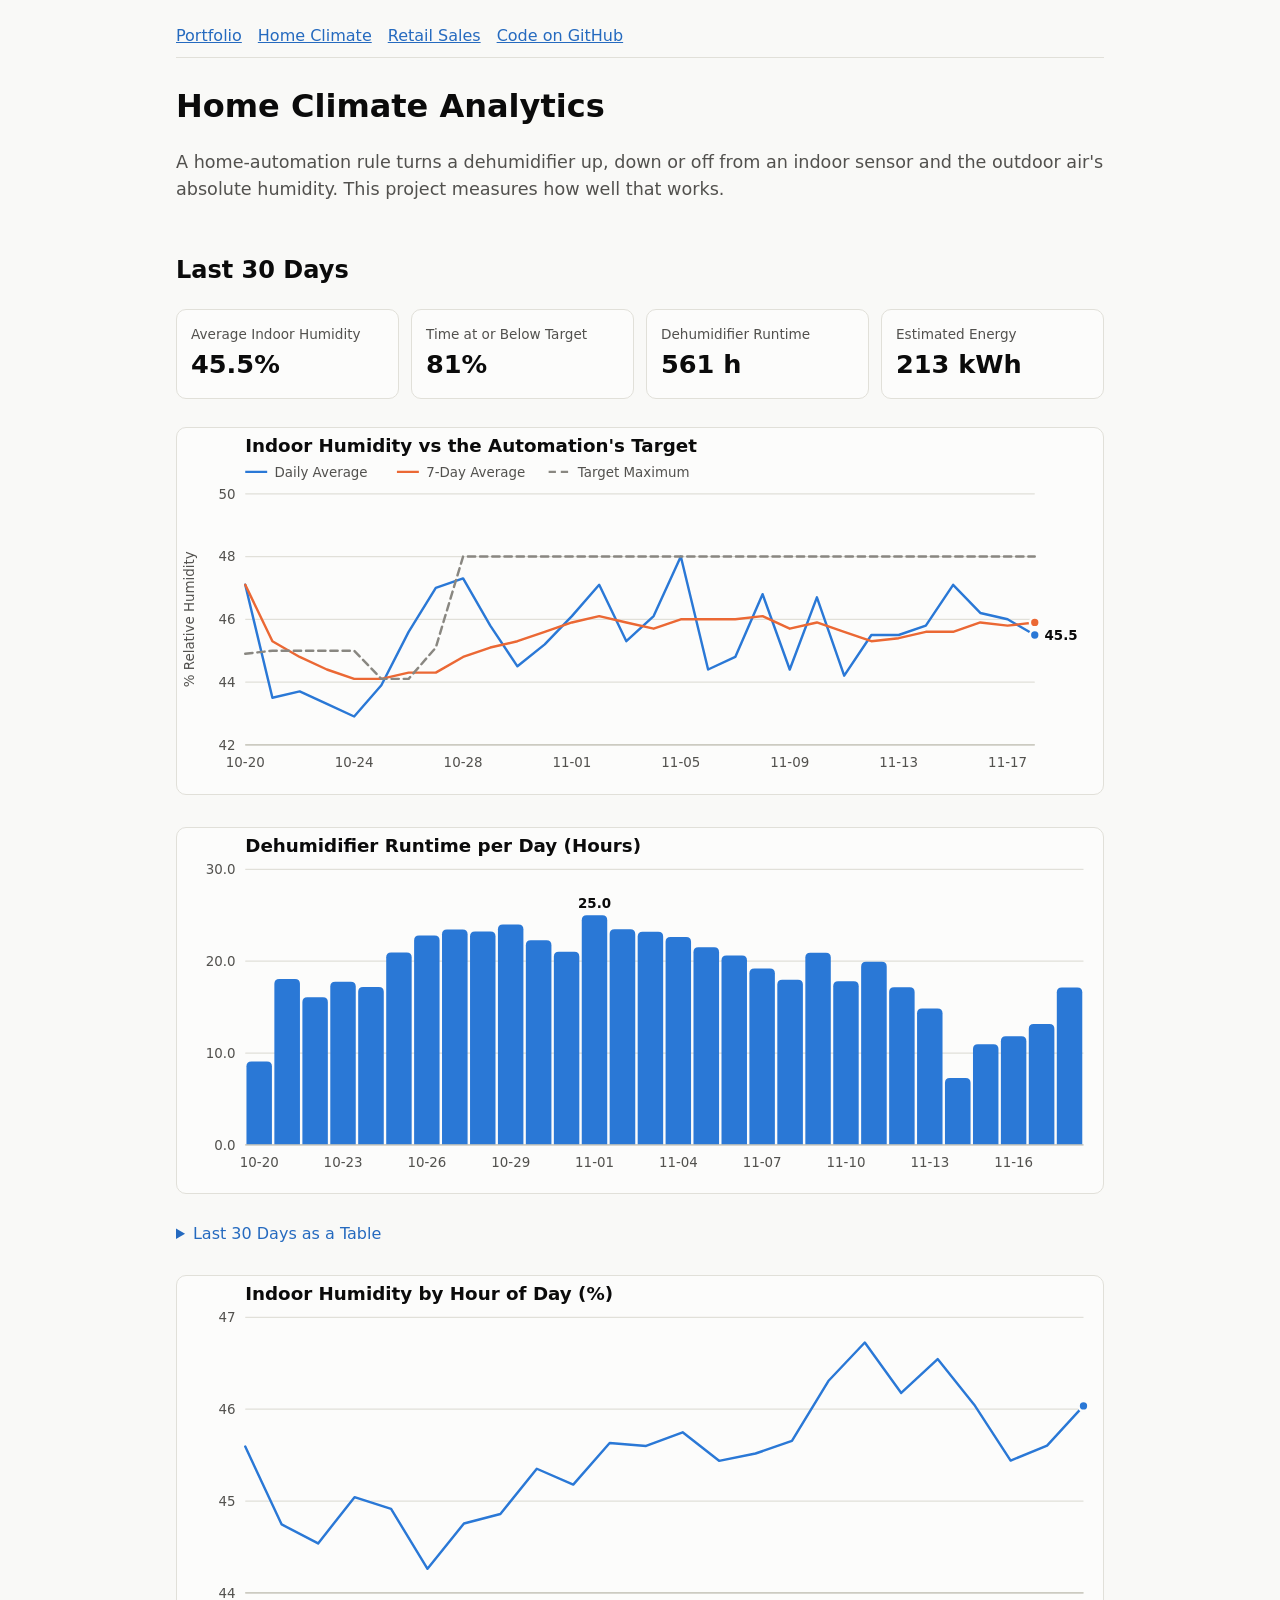
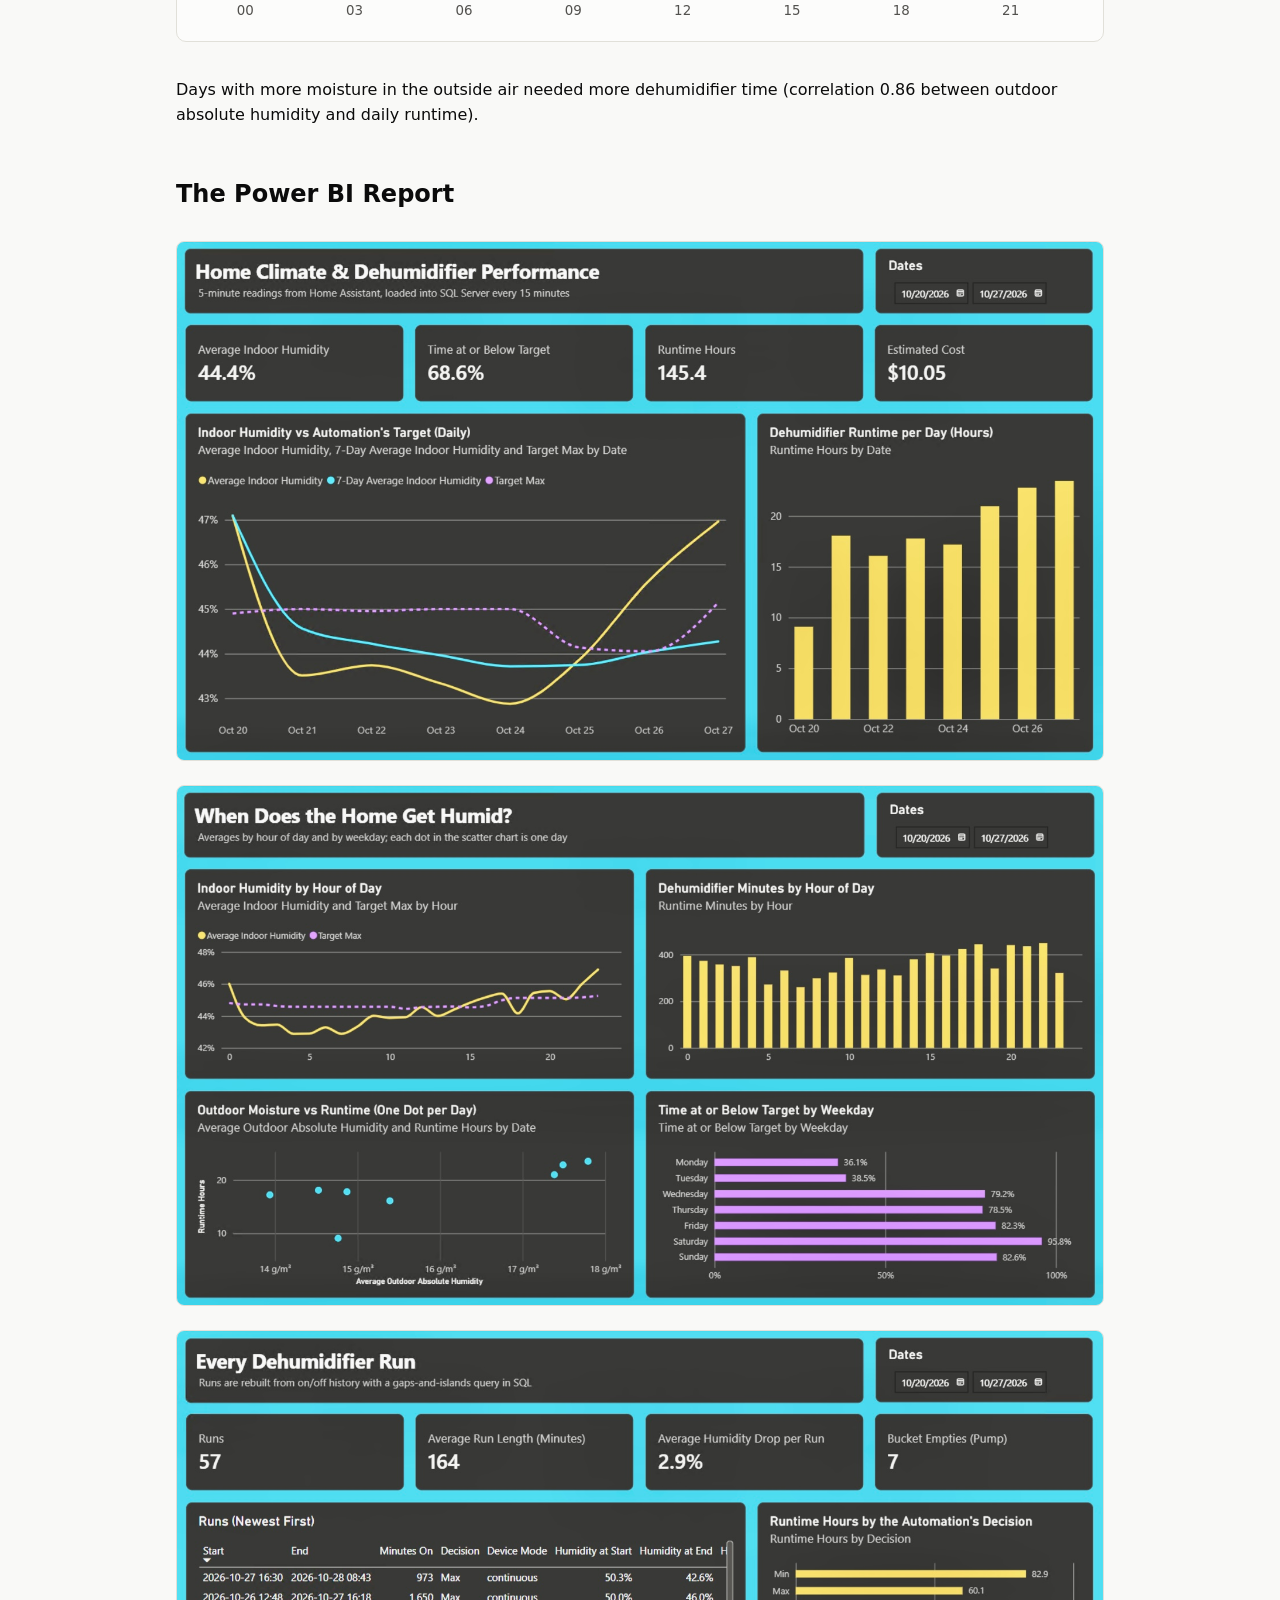
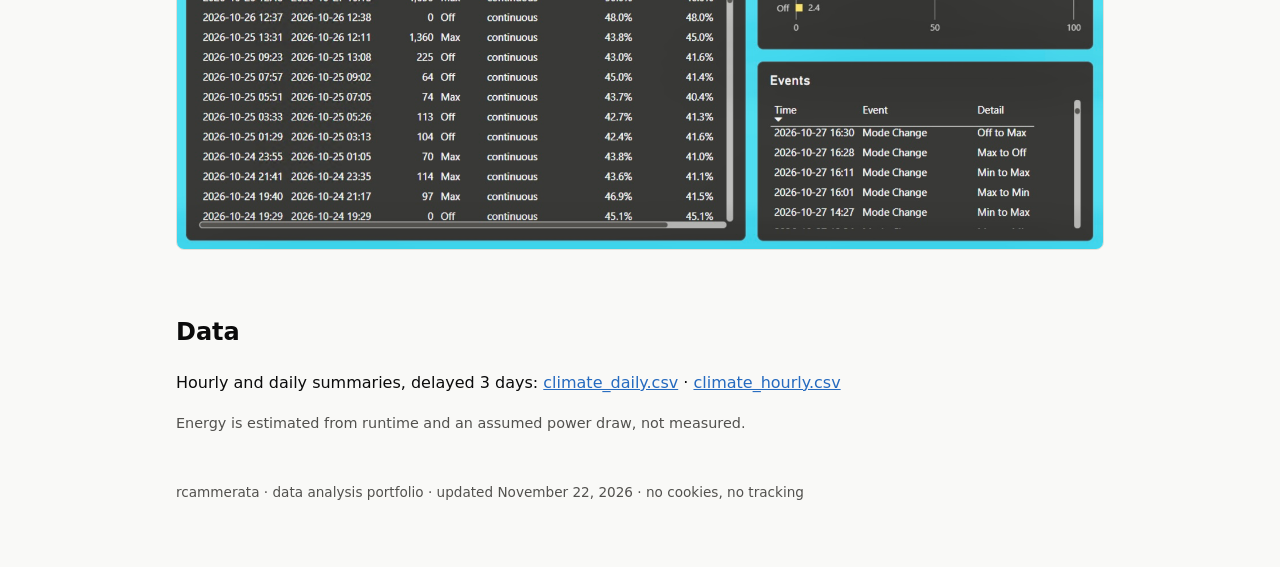
==== commit f83a8886: "Update data and reports (2026-11-22)" ====
--- a/docs/climate.html
+++ b/docs/climate.html
@@ -14,8 +14,8 @@
 <h1>Home Climate Analytics</h1>
 <p class="lead">A home-automation rule turns a dehumidifier up, down or off from an indoor sensor and the
 outdoor air's absolute humidity. This project measures how well that works.</p>
-<h2>Last 29 Days</h2>
-<div class="cards"><div class="card"><div class="k">Average Indoor Humidity</div><div class="v">45.5%</div></div><div class="card"><div class="k">Time at or Below Target</div><div class="v">81%</div></div><div class="card"><div class="k">Dehumidifier Runtime</div><div class="v">544 h</div></div><div class="card"><div class="k">Estimated Energy</div><div class="v">207 kWh</div></div></div>
+<h2>Last 30 Days</h2>
+<div class="cards"><div class="card"><div class="k">Average Indoor Humidity</div><div class="v">45.5%</div></div><div class="card"><div class="k">Time at or Below Target</div><div class="v">81%</div></div><div class="card"><div class="k">Dehumidifier Runtime</div><div class="v">561 h</div></div><div class="card"><div class="k">Estimated Energy</div><div class="v">213 kWh</div></div></div>
 <svg xmlns="http://www.w3.org/2000/svg" viewBox="0 0 760 300" role="img" aria-label="Indoor Humidity vs the Automation&#x27;s Target" class="chart">
 <title>Indoor Humidity vs the Automation&#x27;s Target</title>
 <text x="56" y="20" class="chart-title">Indoor Humidity vs the Automation&#x27;s Target</text>
@@ -38,77 +38,79 @@
 <line x1="56" x2="704" y1="260.0" y2="260.0" class="baseline"/>
 <text x="14" y="157.0" class="axis" text-anchor="middle" transform="rotate(-90 14 157.0)">% Relative Humidity</text>
 <text x="56.0" y="278" class="axis" text-anchor="middle">10-20</text>
-<text x="148.6" y="278" class="axis" text-anchor="middle">10-24</text>
-<text x="241.1" y="278" class="axis" text-anchor="middle">10-28</text>
-<text x="333.7" y="278" class="axis" text-anchor="middle">11-01</text>
-<text x="426.3" y="278" class="axis" text-anchor="middle">11-05</text>
-<text x="518.9" y="278" class="axis" text-anchor="middle">11-09</text>
-<text x="611.4" y="278" class="axis" text-anchor="middle">11-13</text>
-<text x="704.0" y="278" class="axis" text-anchor="middle">11-17</text>
-<polyline points="56.0,128.7 79.1,221.4 102.3,216.2 125.4,226.5 148.6,236.8 171.7,211.1 194.9,167.3 218.0,131.2 241.1,123.5 264.3,162.2 287.4,195.6 310.6,177.6 333.7,154.4 356.9,128.7 380.0,175.0 403.1,154.4 426.3,105.5 449.4,198.2 472.6,187.9 495.7,136.4 518.9,198.2 542.0,139.0 565.1,203.3 588.3,169.9 611.4,169.9 634.6,162.2 657.7,128.7 680.9,151.8 704.0,157.0" fill="none" class="s1 line"/>
-<circle cx="704.0" cy="157.0" r="4" class="f1 dot"/>
-<text x="712.0" y="161.0" class="value">46.0</text>
-<polyline points="56.0,128.7 79.1,175.0 102.3,187.9 125.4,198.2 148.6,205.9 171.7,205.9 194.9,200.8 218.0,200.8 241.1,187.9 264.3,180.2 287.4,175.0 310.6,167.3 333.7,159.6 356.9,154.4 380.0,159.6 403.1,164.7 426.3,157.0 449.4,157.0 472.6,157.0 495.7,154.4 518.9,164.7 542.0,159.6 565.1,167.3 588.3,175.0 611.4,172.5 634.6,167.3 657.7,167.3 680.9,159.6 704.0,162.2" fill="none" class="s2 line"/>
-<circle cx="704.0" cy="162.2" r="4" class="f2 dot"/>
-<polyline points="56.0,185.3 79.1,182.8 102.3,182.8 125.4,182.8 148.6,182.8 171.7,205.9 194.9,205.9 218.0,180.2 241.1,105.5 264.3,105.5 287.4,105.5 310.6,105.5 333.7,105.5 356.9,105.5 380.0,105.5 403.1,105.5 426.3,105.5 449.4,105.5 472.6,105.5 495.7,105.5 518.9,105.5 542.0,105.5 565.1,105.5 588.3,105.5 611.4,105.5 634.6,105.5 657.7,105.5 680.9,105.5 704.0,105.5" fill="none" class="ref line" stroke-dasharray="6 4"/>
+<text x="145.4" y="278" class="axis" text-anchor="middle">10-24</text>
+<text x="234.8" y="278" class="axis" text-anchor="middle">10-28</text>
+<text x="324.1" y="278" class="axis" text-anchor="middle">11-01</text>
+<text x="413.5" y="278" class="axis" text-anchor="middle">11-05</text>
+<text x="502.9" y="278" class="axis" text-anchor="middle">11-09</text>
+<text x="592.3" y="278" class="axis" text-anchor="middle">11-13</text>
+<text x="681.7" y="278" class="axis" text-anchor="middle">11-17</text>
+<polyline points="56.0,128.7 78.3,221.4 100.7,216.2 123.0,226.5 145.4,236.8 167.7,211.1 190.1,167.3 212.4,131.2 234.8,123.5 257.1,162.2 279.4,195.6 301.8,177.6 324.1,154.4 346.5,128.7 368.8,175.0 391.2,154.4 413.5,105.5 435.9,198.2 458.2,187.9 480.6,136.4 502.9,198.2 525.2,139.0 547.6,203.3 569.9,169.9 592.3,169.9 614.6,162.2 637.0,128.7 659.3,151.8 681.7,157.0 704.0,169.9" fill="none" class="s1 line"/>
+<circle cx="704.0" cy="169.9" r="4" class="f1 dot"/>
+<text x="712.0" y="173.9" class="value">45.5</text>
+<polyline points="56.0,128.7 78.3,175.0 100.7,187.9 123.0,198.2 145.4,205.9 167.7,205.9 190.1,200.8 212.4,200.8 234.8,187.9 257.1,180.2 279.4,175.0 301.8,167.3 324.1,159.6 346.5,154.4 368.8,159.6 391.2,164.7 413.5,157.0 435.9,157.0 458.2,157.0 480.6,154.4 502.9,164.7 525.2,159.6 547.6,167.3 569.9,175.0 592.3,172.5 614.6,167.3 637.0,167.3 659.3,159.6 681.7,162.2 704.0,159.6" fill="none" class="s2 line"/>
+<circle cx="704.0" cy="159.6" r="4" class="f2 dot"/>
+<polyline points="56.0,185.3 78.3,182.8 100.7,182.8 123.0,182.8 145.4,182.8 167.7,205.9 190.1,205.9 212.4,180.2 234.8,105.5 257.1,105.5 279.4,105.5 301.8,105.5 324.1,105.5 346.5,105.5 368.8,105.5 391.2,105.5 413.5,105.5 435.9,105.5 458.2,105.5 480.6,105.5 502.9,105.5 525.2,105.5 547.6,105.5 569.9,105.5 592.3,105.5 614.6,105.5 637.0,105.5 659.3,105.5 681.7,105.5 704.0,105.5" fill="none" class="ref line" stroke-dasharray="6 4"/>
 <circle cx="56.0" cy="128.7" r="7" class="hit"><title>10-20 · Daily Average: 47.1</title></circle>
-<circle cx="79.1" cy="221.4" r="7" class="hit"><title>10-21 · Daily Average: 43.5</title></circle>
-<circle cx="102.3" cy="216.2" r="7" class="hit"><title>10-22 · Daily Average: 43.7</title></circle>
-<circle cx="125.4" cy="226.5" r="7" class="hit"><title>10-23 · Daily Average: 43.3</title></circle>
-<circle cx="148.6" cy="236.8" r="7" class="hit"><title>10-24 · Daily Average: 42.9</title></circle>
-<circle cx="171.7" cy="211.1" r="7" class="hit"><title>10-25 · Daily Average: 43.9</title></circle>
-<circle cx="194.9" cy="167.3" r="7" class="hit"><title>10-26 · Daily Average: 45.6</title></circle>
-<circle cx="218.0" cy="131.2" r="7" class="hit"><title>10-27 · Daily Average: 47.0</title></circle>
-<circle cx="241.1" cy="123.5" r="7" class="hit"><title>10-28 · Daily Average: 47.3</title></circle>
-<circle cx="264.3" cy="162.2" r="7" class="hit"><title>10-29 · Daily Average: 45.8</title></circle>
-<circle cx="287.4" cy="195.6" r="7" class="hit"><title>10-30 · Daily Average: 44.5</title></circle>
-<circle cx="310.6" cy="177.6" r="7" class="hit"><title>10-31 · Daily Average: 45.2</title></circle>
-<circle cx="333.7" cy="154.4" r="7" class="hit"><title>11-01 · Daily Average: 46.1</title></circle>
-<circle cx="356.9" cy="128.7" r="7" class="hit"><title>11-02 · Daily Average: 47.1</title></circle>
-<circle cx="380.0" cy="175.0" r="7" class="hit"><title>11-03 · Daily Average: 45.3</title></circle>
-<circle cx="403.1" cy="154.4" r="7" class="hit"><title>11-04 · Daily Average: 46.1</title></circle>
-<circle cx="426.3" cy="105.5" r="7" class="hit"><title>11-05 · Daily Average: 48.0</title></circle>
-<circle cx="449.4" cy="198.2" r="7" class="hit"><title>11-06 · Daily Average: 44.4</title></circle>
-<circle cx="472.6" cy="187.9" r="7" class="hit"><title>11-07 · Daily Average: 44.8</title></circle>
-<circle cx="495.7" cy="136.4" r="7" class="hit"><title>11-08 · Daily Average: 46.8</title></circle>
-<circle cx="518.9" cy="198.2" r="7" class="hit"><title>11-09 · Daily Average: 44.4</title></circle>
-<circle cx="542.0" cy="139.0" r="7" class="hit"><title>11-10 · Daily Average: 46.7</title></circle>
-<circle cx="565.1" cy="203.3" r="7" class="hit"><title>11-11 · Daily Average: 44.2</title></circle>
-<circle cx="588.3" cy="169.9" r="7" class="hit"><title>11-12 · Daily Average: 45.5</title></circle>
-<circle cx="611.4" cy="169.9" r="7" class="hit"><title>11-13 · Daily Average: 45.5</title></circle>
-<circle cx="634.6" cy="162.2" r="7" class="hit"><title>11-14 · Daily Average: 45.8</title></circle>
-<circle cx="657.7" cy="128.7" r="7" class="hit"><title>11-15 · Daily Average: 47.1</title></circle>
-<circle cx="680.9" cy="151.8" r="7" class="hit"><title>11-16 · Daily Average: 46.2</title></circle>
-<circle cx="704.0" cy="157.0" r="7" class="hit"><title>11-17 · Daily Average: 46.0</title></circle>
+<circle cx="78.3" cy="221.4" r="7" class="hit"><title>10-21 · Daily Average: 43.5</title></circle>
+<circle cx="100.7" cy="216.2" r="7" class="hit"><title>10-22 · Daily Average: 43.7</title></circle>
+<circle cx="123.0" cy="226.5" r="7" class="hit"><title>10-23 · Daily Average: 43.3</title></circle>
+<circle cx="145.4" cy="236.8" r="7" class="hit"><title>10-24 · Daily Average: 42.9</title></circle>
+<circle cx="167.7" cy="211.1" r="7" class="hit"><title>10-25 · Daily Average: 43.9</title></circle>
+<circle cx="190.1" cy="167.3" r="7" class="hit"><title>10-26 · Daily Average: 45.6</title></circle>
+<circle cx="212.4" cy="131.2" r="7" class="hit"><title>10-27 · Daily Average: 47.0</title></circle>
+<circle cx="234.8" cy="123.5" r="7" class="hit"><title>10-28 · Daily Average: 47.3</title></circle>
+<circle cx="257.1" cy="162.2" r="7" class="hit"><title>10-29 · Daily Average: 45.8</title></circle>
+<circle cx="279.4" cy="195.6" r="7" class="hit"><title>10-30 · Daily Average: 44.5</title></circle>
+<circle cx="301.8" cy="177.6" r="7" class="hit"><title>10-31 · Daily Average: 45.2</title></circle>
+<circle cx="324.1" cy="154.4" r="7" class="hit"><title>11-01 · Daily Average: 46.1</title></circle>
+<circle cx="346.5" cy="128.7" r="7" class="hit"><title>11-02 · Daily Average: 47.1</title></circle>
+<circle cx="368.8" cy="175.0" r="7" class="hit"><title>11-03 · Daily Average: 45.3</title></circle>
+<circle cx="391.2" cy="154.4" r="7" class="hit"><title>11-04 · Daily Average: 46.1</title></circle>
+<circle cx="413.5" cy="105.5" r="7" class="hit"><title>11-05 · Daily Average: 48.0</title></circle>
+<circle cx="435.9" cy="198.2" r="7" class="hit"><title>11-06 · Daily Average: 44.4</title></circle>
+<circle cx="458.2" cy="187.9" r="7" class="hit"><title>11-07 · Daily Average: 44.8</title></circle>
+<circle cx="480.6" cy="136.4" r="7" class="hit"><title>11-08 · Daily Average: 46.8</title></circle>
+<circle cx="502.9" cy="198.2" r="7" class="hit"><title>11-09 · Daily Average: 44.4</title></circle>
+<circle cx="525.2" cy="139.0" r="7" class="hit"><title>11-10 · Daily Average: 46.7</title></circle>
+<circle cx="547.6" cy="203.3" r="7" class="hit"><title>11-11 · Daily Average: 44.2</title></circle>
+<circle cx="569.9" cy="169.9" r="7" class="hit"><title>11-12 · Daily Average: 45.5</title></circle>
+<circle cx="592.3" cy="169.9" r="7" class="hit"><title>11-13 · Daily Average: 45.5</title></circle>
+<circle cx="614.6" cy="162.2" r="7" class="hit"><title>11-14 · Daily Average: 45.8</title></circle>
+<circle cx="637.0" cy="128.7" r="7" class="hit"><title>11-15 · Daily Average: 47.1</title></circle>
+<circle cx="659.3" cy="151.8" r="7" class="hit"><title>11-16 · Daily Average: 46.2</title></circle>
+<circle cx="681.7" cy="157.0" r="7" class="hit"><title>11-17 · Daily Average: 46.0</title></circle>
+<circle cx="704.0" cy="169.9" r="7" class="hit"><title>11-18 · Daily Average: 45.5</title></circle>
 <circle cx="56.0" cy="128.7" r="7" class="hit"><title>10-20 · 7-Day Average: 47.1</title></circle>
-<circle cx="79.1" cy="175.0" r="7" class="hit"><title>10-21 · 7-Day Average: 45.3</title></circle>
-<circle cx="102.3" cy="187.9" r="7" class="hit"><title>10-22 · 7-Day Average: 44.8</title></circle>
-<circle cx="125.4" cy="198.2" r="7" class="hit"><title>10-23 · 7-Day Average: 44.4</title></circle>
-<circle cx="148.6" cy="205.9" r="7" class="hit"><title>10-24 · 7-Day Average: 44.1</title></circle>
-<circle cx="171.7" cy="205.9" r="7" class="hit"><title>10-25 · 7-Day Average: 44.1</title></circle>
-<circle cx="194.9" cy="200.8" r="7" class="hit"><title>10-26 · 7-Day Average: 44.3</title></circle>
-<circle cx="218.0" cy="200.8" r="7" class="hit"><title>10-27 · 7-Day Average: 44.3</title></circle>
-<circle cx="241.1" cy="187.9" r="7" class="hit"><title>10-28 · 7-Day Average: 44.8</title></circle>
-<circle cx="264.3" cy="180.2" r="7" class="hit"><title>10-29 · 7-Day Average: 45.1</title></circle>
-<circle cx="287.4" cy="175.0" r="7" class="hit"><title>10-30 · 7-Day Average: 45.3</title></circle>
-<circle cx="310.6" cy="167.3" r="7" class="hit"><title>10-31 · 7-Day Average: 45.6</title></circle>
-<circle cx="333.7" cy="159.6" r="7" class="hit"><title>11-01 · 7-Day Average: 45.9</title></circle>
-<circle cx="356.9" cy="154.4" r="7" class="hit"><title>11-02 · 7-Day Average: 46.1</title></circle>
-<circle cx="380.0" cy="159.6" r="7" class="hit"><title>11-03 · 7-Day Average: 45.9</title></circle>
-<circle cx="403.1" cy="164.7" r="7" class="hit"><title>11-04 · 7-Day Average: 45.7</title></circle>
-<circle cx="426.3" cy="157.0" r="7" class="hit"><title>11-05 · 7-Day Average: 46.0</title></circle>
-<circle cx="449.4" cy="157.0" r="7" class="hit"><title>11-06 · 7-Day Average: 46.0</title></circle>
-<circle cx="472.6" cy="157.0" r="7" class="hit"><title>11-07 · 7-Day Average: 46.0</title></circle>
-<circle cx="495.7" cy="154.4" r="7" class="hit"><title>11-08 · 7-Day Average: 46.1</title></circle>
-<circle cx="518.9" cy="164.7" r="7" class="hit"><title>11-09 · 7-Day Average: 45.7</title></circle>
-<circle cx="542.0" cy="159.6" r="7" class="hit"><title>11-10 · 7-Day Average: 45.9</title></circle>
-<circle cx="565.1" cy="167.3" r="7" class="hit"><title>11-11 · 7-Day Average: 45.6</title></circle>
-<circle cx="588.3" cy="175.0" r="7" class="hit"><title>11-12 · 7-Day Average: 45.3</title></circle>
-<circle cx="611.4" cy="172.5" r="7" class="hit"><title>11-13 · 7-Day Average: 45.4</title></circle>
-<circle cx="634.6" cy="167.3" r="7" class="hit"><title>11-14 · 7-Day Average: 45.6</title></circle>
-<circle cx="657.7" cy="167.3" r="7" class="hit"><title>11-15 · 7-Day Average: 45.6</title></circle>
-<circle cx="680.9" cy="159.6" r="7" class="hit"><title>11-16 · 7-Day Average: 45.9</title></circle>
-<circle cx="704.0" cy="162.2" r="7" class="hit"><title>11-17 · 7-Day Average: 45.8</title></circle>
+<circle cx="78.3" cy="175.0" r="7" class="hit"><title>10-21 · 7-Day Average: 45.3</title></circle>
+<circle cx="100.7" cy="187.9" r="7" class="hit"><title>10-22 · 7-Day Average: 44.8</title></circle>
+<circle cx="123.0" cy="198.2" r="7" class="hit"><title>10-23 · 7-Day Average: 44.4</title></circle>
+<circle cx="145.4" cy="205.9" r="7" class="hit"><title>10-24 · 7-Day Average: 44.1</title></circle>
+<circle cx="167.7" cy="205.9" r="7" class="hit"><title>10-25 · 7-Day Average: 44.1</title></circle>
+<circle cx="190.1" cy="200.8" r="7" class="hit"><title>10-26 · 7-Day Average: 44.3</title></circle>
+<circle cx="212.4" cy="200.8" r="7" class="hit"><title>10-27 · 7-Day Average: 44.3</title></circle>
+<circle cx="234.8" cy="187.9" r="7" class="hit"><title>10-28 · 7-Day Average: 44.8</title></circle>
+<circle cx="257.1" cy="180.2" r="7" class="hit"><title>10-29 · 7-Day Average: 45.1</title></circle>
+<circle cx="279.4" cy="175.0" r="7" class="hit"><title>10-30 · 7-Day Average: 45.3</title></circle>
+<circle cx="301.8" cy="167.3" r="7" class="hit"><title>10-31 · 7-Day Average: 45.6</title></circle>
+<circle cx="324.1" cy="159.6" r="7" class="hit"><title>11-01 · 7-Day Average: 45.9</title></circle>
+<circle cx="346.5" cy="154.4" r="7" class="hit"><title>11-02 · 7-Day Average: 46.1</title></circle>
+<circle cx="368.8" cy="159.6" r="7" class="hit"><title>11-03 · 7-Day Average: 45.9</title></circle>
+<circle cx="391.2" cy="164.7" r="7" class="hit"><title>11-04 · 7-Day Average: 45.7</title></circle>
+<circle cx="413.5" cy="157.0" r="7" class="hit"><title>11-05 · 7-Day Average: 46.0</title></circle>
+<circle cx="435.9" cy="157.0" r="7" class="hit"><title>11-06 · 7-Day Average: 46.0</title></circle>
+<circle cx="458.2" cy="157.0" r="7" class="hit"><title>11-07 · 7-Day Average: 46.0</title></circle>
+<circle cx="480.6" cy="154.4" r="7" class="hit"><title>11-08 · 7-Day Average: 46.1</title></circle>
+<circle cx="502.9" cy="164.7" r="7" class="hit"><title>11-09 · 7-Day Average: 45.7</title></circle>
+<circle cx="525.2" cy="159.6" r="7" class="hit"><title>11-10 · 7-Day Average: 45.9</title></circle>
+<circle cx="547.6" cy="167.3" r="7" class="hit"><title>11-11 · 7-Day Average: 45.6</title></circle>
+<circle cx="569.9" cy="175.0" r="7" class="hit"><title>11-12 · 7-Day Average: 45.3</title></circle>
+<circle cx="592.3" cy="172.5" r="7" class="hit"><title>11-13 · 7-Day Average: 45.4</title></circle>
+<circle cx="614.6" cy="167.3" r="7" class="hit"><title>11-14 · 7-Day Average: 45.6</title></circle>
+<circle cx="637.0" cy="167.3" r="7" class="hit"><title>11-15 · 7-Day Average: 45.6</title></circle>
+<circle cx="659.3" cy="159.6" r="7" class="hit"><title>11-16 · 7-Day Average: 45.9</title></circle>
+<circle cx="681.7" cy="162.2" r="7" class="hit"><title>11-17 · 7-Day Average: 45.8</title></circle>
+<circle cx="704.0" cy="159.6" r="7" class="hit"><title>11-18 · 7-Day Average: 45.9</title></circle>
 </svg>
 <svg xmlns="http://www.w3.org/2000/svg" viewBox="0 0 760 300" role="img" aria-label="Dehumidifier Runtime per Day (Hours)" class="chart">
 <title>Dehumidifier Runtime per Day (Hours)</title>
@@ -121,62 +123,61 @@
 <text x="48" y="113.3" class="axis" text-anchor="end">20.0</text>
 <line x1="56" x2="744" y1="34.0" y2="34.0" class="grid"/>
 <text x="48" y="38.0" class="axis" text-anchor="end">30.0</text>
-<path d="M57.0,260.0V195.6Q57.0,191.6 61.0,191.6H74.7Q78.7,191.6 78.7,195.6V260.0Z" class="f1"><title>10-20: 9.1</title></path>
-<text x="67.9" y="278" class="axis" text-anchor="middle">10-20</text>
-<path d="M80.7,260.0V127.9Q80.7,123.9 84.7,123.9H98.4Q102.4,123.9 102.4,127.9V260.0Z" class="f1"><title>10-21: 18.1</title></path>
-<path d="M104.4,260.0V142.9Q104.4,138.9 108.4,138.9H122.2Q126.2,138.9 126.2,142.9V260.0Z" class="f1"><title>10-22: 16.1</title></path>
-<path d="M128.2,260.0V130.1Q128.2,126.1 132.2,126.1H145.9Q149.9,126.1 149.9,130.1V260.0Z" class="f1"><title>10-23: 17.8</title></path>
-<text x="139.0" y="278" class="axis" text-anchor="middle">10-23</text>
-<path d="M151.9,260.0V134.5Q151.9,130.5 155.9,130.5H169.6Q173.6,130.5 173.6,134.5V260.0Z" class="f1"><title>10-24: 17.2</title></path>
-<path d="M175.6,260.0V106.1Q175.6,102.1 179.6,102.1H193.3Q197.3,102.1 197.3,106.1V260.0Z" class="f1"><title>10-25: 21.0</title></path>
-<path d="M199.3,260.0V92.3Q199.3,88.3 203.3,88.3H217.1Q221.1,88.3 221.1,92.3V260.0Z" class="f1"><title>10-26: 22.8</title></path>
-<text x="210.2" y="278" class="axis" text-anchor="middle">10-26</text>
-<path d="M223.1,260.0V87.3Q223.1,83.3 227.1,83.3H240.8Q244.8,83.3 244.8,87.3V260.0Z" class="f1"><title>10-27: 23.5</title></path>
-<path d="M246.8,260.0V88.9Q246.8,84.9 250.8,84.9H264.5Q268.5,84.9 268.5,88.9V260.0Z" class="f1"><title>10-28: 23.2</title></path>
-<path d="M270.5,260.0V83.2Q270.5,79.2 274.5,79.2H288.2Q292.2,79.2 292.2,83.2V260.0Z" class="f1"><title>10-29: 24.0</title></path>
-<text x="281.4" y="278" class="axis" text-anchor="middle">10-29</text>
-<path d="M294.2,260.0V96.2Q294.2,92.2 298.2,92.2H312.0Q316.0,92.2 316.0,96.2V260.0Z" class="f1"><title>10-30: 22.3</title></path>
-<path d="M318.0,260.0V105.6Q318.0,101.6 322.0,101.6H335.7Q339.7,101.6 339.7,105.6V260.0Z" class="f1"><title>10-31: 21.0</title></path>
-<path d="M341.7,260.0V75.7Q341.7,71.7 345.7,71.7H359.4Q363.4,71.7 363.4,75.7V260.0Z" class="f1"><title>11-01: 25.0</title></path>
-<text x="352.6" y="65.7" class="value" text-anchor="middle">25.0</text>
-<text x="352.6" y="278" class="axis" text-anchor="middle">11-01</text>
-<path d="M365.4,260.0V87.0Q365.4,83.0 369.4,83.0H383.1Q387.1,83.0 387.1,87.0V260.0Z" class="f1"><title>11-02: 23.5</title></path>
-<path d="M389.1,260.0V89.1Q389.1,85.1 393.1,85.1H406.9Q410.9,85.1 410.9,89.1V260.0Z" class="f1"><title>11-03: 23.2</title></path>
-<path d="M412.9,260.0V93.4Q412.9,89.4 416.9,89.4H430.6Q434.6,89.4 434.6,93.4V260.0Z" class="f1"><title>11-04: 22.6</title></path>
-<text x="423.7" y="278" class="axis" text-anchor="middle">11-04</text>
-<path d="M436.6,260.0V101.9Q436.6,97.9 440.6,97.9H454.3Q458.3,97.9 458.3,101.9V260.0Z" class="f1"><title>11-05: 21.5</title></path>
-<path d="M460.3,260.0V108.6Q460.3,104.6 464.3,104.6H478.0Q482.0,104.6 482.0,108.6V260.0Z" class="f1"><title>11-06: 20.6</title></path>
-<path d="M484.0,260.0V119.3Q484.0,115.3 488.0,115.3H501.8Q505.8,115.3 505.8,119.3V260.0Z" class="f1"><title>11-07: 19.2</title></path>
-<text x="494.9" y="278" class="axis" text-anchor="middle">11-07</text>
-<path d="M507.8,260.0V128.5Q507.8,124.5 511.8,124.5H525.5Q529.5,124.5 529.5,128.5V260.0Z" class="f1"><title>11-08: 18.0</title></path>
-<path d="M531.5,260.0V106.3Q531.5,102.3 535.5,102.3H549.2Q553.2,102.3 553.2,106.3V260.0Z" class="f1"><title>11-09: 20.9</title></path>
-<path d="M555.2,260.0V129.8Q555.2,125.8 559.2,125.8H572.9Q576.9,125.8 576.9,129.8V260.0Z" class="f1"><title>11-10: 17.8</title></path>
-<text x="566.1" y="278" class="axis" text-anchor="middle">11-10</text>
-<path d="M578.9,260.0V113.8Q578.9,109.8 582.9,109.8H596.7Q600.7,109.8 600.7,113.8V260.0Z" class="f1"><title>11-11: 19.9</title></path>
-<path d="M602.7,260.0V134.7Q602.7,130.7 606.7,130.7H620.4Q624.4,130.7 624.4,134.7V260.0Z" class="f1"><title>11-12: 17.2</title></path>
-<path d="M626.4,260.0V152.1Q626.4,148.1 630.4,148.1H644.1Q648.1,148.1 648.1,152.1V260.0Z" class="f1"><title>11-13: 14.8</title></path>
-<text x="637.2" y="278" class="axis" text-anchor="middle">11-13</text>
-<path d="M650.1,260.0V209.2Q650.1,205.2 654.1,205.2H667.8Q671.8,205.2 671.8,209.2V260.0Z" class="f1"><title>11-14: 7.3</title></path>
-<path d="M673.8,260.0V181.4Q673.8,177.4 677.8,177.4H691.6Q695.6,177.4 695.6,181.4V260.0Z" class="f1"><title>11-15: 11.0</title></path>
-<path d="M697.6,260.0V175.0Q697.6,171.0 701.6,171.0H715.3Q719.3,171.0 719.3,175.0V260.0Z" class="f1"><title>11-16: 11.8</title></path>
-<text x="708.4" y="278" class="axis" text-anchor="middle">11-16</text>
-<path d="M721.3,260.0V164.9Q721.3,160.9 725.3,160.9H739.0Q743.0,160.9 743.0,164.9V260.0Z" class="f1"><title>11-17: 13.2</title></path>
+<path d="M57.0,260.0V195.6Q57.0,191.6 61.0,191.6H73.9Q77.9,191.6 77.9,195.6V260.0Z" class="f1"><title>10-20: 9.1</title></path>
+<text x="67.5" y="278" class="axis" text-anchor="middle">10-20</text>
+<path d="M79.9,260.0V127.9Q79.9,123.9 83.9,123.9H96.9Q100.9,123.9 100.9,127.9V260.0Z" class="f1"><title>10-21: 18.1</title></path>
+<path d="M102.9,260.0V142.9Q102.9,138.9 106.9,138.9H119.8Q123.8,138.9 123.8,142.9V260.0Z" class="f1"><title>10-22: 16.1</title></path>
+<path d="M125.8,260.0V130.1Q125.8,126.1 129.8,126.1H142.7Q146.7,126.1 146.7,130.1V260.0Z" class="f1"><title>10-23: 17.8</title></path>
+<text x="136.3" y="278" class="axis" text-anchor="middle">10-23</text>
+<path d="M148.7,260.0V134.5Q148.7,130.5 152.7,130.5H165.7Q169.7,130.5 169.7,134.5V260.0Z" class="f1"><title>10-24: 17.2</title></path>
+<path d="M171.7,260.0V106.1Q171.7,102.1 175.7,102.1H188.6Q192.6,102.1 192.6,106.1V260.0Z" class="f1"><title>10-25: 21.0</title></path>
+<path d="M194.6,260.0V92.3Q194.6,88.3 198.6,88.3H211.5Q215.5,88.3 215.5,92.3V260.0Z" class="f1"><title>10-26: 22.8</title></path>
+<text x="205.1" y="278" class="axis" text-anchor="middle">10-26</text>
+<path d="M217.5,260.0V87.3Q217.5,83.3 221.5,83.3H234.5Q238.5,83.3 238.5,87.3V260.0Z" class="f1"><title>10-27: 23.5</title></path>
+<path d="M240.5,260.0V88.9Q240.5,84.9 244.5,84.9H257.4Q261.4,84.9 261.4,88.9V260.0Z" class="f1"><title>10-28: 23.2</title></path>
+<path d="M263.4,260.0V83.2Q263.4,79.2 267.4,79.2H280.3Q284.3,79.2 284.3,83.2V260.0Z" class="f1"><title>10-29: 24.0</title></path>
+<text x="273.9" y="278" class="axis" text-anchor="middle">10-29</text>
+<path d="M286.3,260.0V96.2Q286.3,92.2 290.3,92.2H303.3Q307.3,92.2 307.3,96.2V260.0Z" class="f1"><title>10-30: 22.3</title></path>
+<path d="M309.3,260.0V105.6Q309.3,101.6 313.3,101.6H326.2Q330.2,101.6 330.2,105.6V260.0Z" class="f1"><title>10-31: 21.0</title></path>
+<path d="M332.2,260.0V75.7Q332.2,71.7 336.2,71.7H349.1Q353.1,71.7 353.1,75.7V260.0Z" class="f1"><title>11-01: 25.0</title></path>
+<text x="342.7" y="65.7" class="value" text-anchor="middle">25.0</text>
+<text x="342.7" y="278" class="axis" text-anchor="middle">11-01</text>
+<path d="M355.1,260.0V87.0Q355.1,83.0 359.1,83.0H372.1Q376.1,83.0 376.1,87.0V260.0Z" class="f1"><title>11-02: 23.5</title></path>
+<path d="M378.1,260.0V89.1Q378.1,85.1 382.1,85.1H395.0Q399.0,85.1 399.0,89.1V260.0Z" class="f1"><title>11-03: 23.2</title></path>
+<path d="M401.0,260.0V93.4Q401.0,89.4 405.0,89.4H417.9Q421.9,89.4 421.9,93.4V260.0Z" class="f1"><title>11-04: 22.6</title></path>
+<text x="411.5" y="278" class="axis" text-anchor="middle">11-04</text>
+<path d="M423.9,260.0V101.9Q423.9,97.9 427.9,97.9H440.9Q444.9,97.9 444.9,101.9V260.0Z" class="f1"><title>11-05: 21.5</title></path>
+<path d="M446.9,260.0V108.6Q446.9,104.6 450.9,104.6H463.8Q467.8,104.6 467.8,108.6V260.0Z" class="f1"><title>11-06: 20.6</title></path>
+<path d="M469.8,260.0V119.3Q469.8,115.3 473.8,115.3H486.7Q490.7,115.3 490.7,119.3V260.0Z" class="f1"><title>11-07: 19.2</title></path>
+<text x="480.3" y="278" class="axis" text-anchor="middle">11-07</text>
+<path d="M492.7,260.0V128.5Q492.7,124.5 496.7,124.5H509.7Q513.7,124.5 513.7,128.5V260.0Z" class="f1"><title>11-08: 18.0</title></path>
+<path d="M515.7,260.0V106.3Q515.7,102.3 519.7,102.3H532.6Q536.6,102.3 536.6,106.3V260.0Z" class="f1"><title>11-09: 20.9</title></path>
+<path d="M538.6,260.0V129.8Q538.6,125.8 542.6,125.8H555.5Q559.5,125.8 559.5,129.8V260.0Z" class="f1"><title>11-10: 17.8</title></path>
+<text x="549.1" y="278" class="axis" text-anchor="middle">11-10</text>
+<path d="M561.5,260.0V113.8Q561.5,109.8 565.5,109.8H578.5Q582.5,109.8 582.5,113.8V260.0Z" class="f1"><title>11-11: 19.9</title></path>
+<path d="M584.5,260.0V134.7Q584.5,130.7 588.5,130.7H601.4Q605.4,130.7 605.4,134.7V260.0Z" class="f1"><title>11-12: 17.2</title></path>
+<path d="M607.4,260.0V152.1Q607.4,148.1 611.4,148.1H624.3Q628.3,148.1 628.3,152.1V260.0Z" class="f1"><title>11-13: 14.8</title></path>
+<text x="617.9" y="278" class="axis" text-anchor="middle">11-13</text>
+<path d="M630.3,260.0V209.2Q630.3,205.2 634.3,205.2H647.3Q651.3,205.2 651.3,209.2V260.0Z" class="f1"><title>11-14: 7.3</title></path>
+<path d="M653.3,260.0V181.4Q653.3,177.4 657.3,177.4H670.2Q674.2,177.4 674.2,181.4V260.0Z" class="f1"><title>11-15: 11.0</title></path>
+<path d="M676.2,260.0V175.0Q676.2,171.0 680.2,171.0H693.1Q697.1,171.0 697.1,175.0V260.0Z" class="f1"><title>11-16: 11.8</title></path>
+<text x="686.7" y="278" class="axis" text-anchor="middle">11-16</text>
+<path d="M699.1,260.0V164.9Q699.1,160.9 703.1,160.9H716.1Q720.1,160.9 720.1,164.9V260.0Z" class="f1"><title>11-17: 13.2</title></path>
+<path d="M722.1,260.0V134.9Q722.1,130.9 726.1,130.9H739.0Q743.0,130.9 743.0,134.9V260.0Z" class="f1"><title>11-18: 17.1</title></path>
 <line x1="56" x2="744" y1="260.0" y2="260.0" class="baseline"/>
 </svg>
-<details><summary>Last 29 Days as a Table</summary><table><thead><tr><th>Date</th><th>Average Humidity</th><th>Target Max</th><th>At or Below Target</th><th>Runtime (Hours)</th></tr></thead><tbody><tr><td>2026-11-17</td><td class="n">46.0%</td><td class="n">48%</td><td class="n">86%</td><td class="n">13.2</td></tr><tr><td>2026-11-16</td><td class="n">46.2%</td><td class="n">48%</td><td class="n">86%</td><td class="n">11.8</td></tr><tr><td>2026-11-15</td><td class="n">47.1%</td><td class="n">48%</td><td class="n">80%</td><td class="n">11.0</td></tr><tr><td>2026-11-14</td><td class="n">45.8%</td><td class="n">48%</td><td class="n">92%</td><td class="n">7.3</td></tr><tr><td>2026-11-13</td><td class="n">45.5%</td><td class="n">48%</td><td class="n">91%</td><td class="n">14.8</td></tr><tr><td>2026-11-12</td><td class="n">45.5%</td><td class="n">48%</td><td class="n">88%</td><td class="n">17.2</td></tr><tr><td>2026-11-11</td><td class="n">44.2%</td><td class="n">48%</td><td class="n">96%</td><td class="n">19.9</td></tr><tr><td>2026-11-10</td><td class="n">46.7%</td><td class="n">48%</td><td class="n">78%</td><td class="n">17.8</td></tr><tr><td>2026-11-09</td><td class="n">44.4%</td><td class="n">48%</td><td class="n">96%</td><td class="n">20.9</td></tr><tr><td>2026-11-08</td><td class="n">46.8%</td><td class="n">48%</td><td class="n">78%</td><td class="n">18.0</td></tr><tr><td>2026-11-07</td><td class="n">44.8%</td><td class="n">48%</td><td class="n">94%</td><td class="n">19.2</td></tr><tr><td>2026-11-06</td><td class="n">44.4%</td><td class="n">48%</td><td class="n">94%</td><td class="n">20.6</td></tr><tr><td>2026-11-05</td><td class="n">48.0%</td><td class="n">48%</td><td class="n">61%</td><td class="n">21.5</td></tr><tr><td>2026-11-04</td><td class="n">46.1%</td><td class="n">48%</td><td class="n">84%</td><td class="n">22.6</td></tr><tr><td>2026-11-03</td><td class="n">45.3%</td><td class="n">48%</td><td class="n">98%</td><td class="n">23.2</td></tr><tr><td>2026-11-02</td><td class="n">47.1%</td><td class="n">48%</td><td class="n">77%</td><td class="n">23.5</td></tr><tr><td>2026-11-01</td><td class="n">46.1%</td><td class="n">48%</td><td class="n">83%</td><td class="n">25.0</td></tr><tr><td>2026-10-31</td><td class="n">45.2%</td><td class="n">48%</td><td class="n">88%</td><td class="n">21.0</td></tr><tr><td>2026-10-30</td><td class="n">44.5%</td><td class="n">48%</td><td class="n">94%</td><td class="n">22.3</td></tr><tr><td>2026-10-29</td><td class="n">45.8%</td><td class="n">48%</td><td class="n">89%</td><td class="n">24.0</td></tr><tr><td>2026-10-28</td><td class="n">47.3%</td><td class="n">48%</td><td class="n">76%</td><td class="n">23.2</td></tr><tr><td>2026-10-27</td><td class="n">47.0%</td><td class="n">45%</td><td class="n">38%</td><td class="n">23.5</td></tr><tr><td>2026-10-26</td><td class="n">45.6%</td><td class="n">44%</td><td class="n">36%</td><td class="n">22.8</td></tr><tr><td>2026-10-25</td><td class="n">43.9%</td><td class="n">44%</td><td class="n">83%</td><td class="n">21.0</td></tr><tr><td>2026-10-24</td><td class="n">42.9%</td><td class="n">45%</td><td class="n">96%</td><td class="n">17.2</td></tr><tr><td>2026-10-23</td><td class="n">43.3%</td><td class="n">45%</td><td class="n">82%</td><td class="n">17.8</td></tr><tr><td>2026-10-22</td><td class="n">43.7%</td><td class="n">45%</td><td class="n">78%</td><td class="n">16.1</td></tr><tr><td>2026-10-21</td><td class="n">43.5%</td><td class="n">45%</td><td class="n">79%</td><td class="n">18.1</td></tr><tr><td>2026-10-20</td><td class="n">47.1%</td><td class="n">45%</td><td class="n">39%</td><td class="n">9.1</td></tr></tbody></table></details>
+<details><summary>Last 30 Days as a Table</summary><table><thead><tr><th>Date</th><th>Average Humidity</th><th>Target Max</th><th>At or Below Target</th><th>Runtime (Hours)</th></tr></thead><tbody><tr><td>2026-11-18</td><td class="n">45.5%</td><td class="n">48%</td><td class="n">87%</td><td class="n">17.1</td></tr><tr><td>2026-11-17</td><td class="n">46.0%</td><td class="n">48%</td><td class="n">86%</td><td class="n">13.2</td></tr><tr><td>2026-11-16</td><td class="n">46.2%</td><td class="n">48%</td><td class="n">86%</td><td class="n">11.8</td></tr><tr><td>2026-11-15</td><td class="n">47.1%</td><td class="n">48%</td><td class="n">80%</td><td class="n">11.0</td></tr><tr><td>2026-11-14</td><td class="n">45.8%</td><td class="n">48%</td><td class="n">92%</td><td class="n">7.3</td></tr><tr><td>2026-11-13</td><td class="n">45.5%</td><td class="n">48%</td><td class="n">91%</td><td class="n">14.8</td></tr><tr><td>2026-11-12</td><td class="n">45.5%</td><td class="n">48%</td><td class="n">88%</td><td class="n">17.2</td></tr><tr><td>2026-11-11</td><td class="n">44.2%</td><td class="n">48%</td><td class="n">96%</td><td class="n">19.9</td></tr><tr><td>2026-11-10</td><td class="n">46.7%</td><td class="n">48%</td><td class="n">78%</td><td class="n">17.8</td></tr><tr><td>2026-11-09</td><td class="n">44.4%</td><td class="n">48%</td><td class="n">96%</td><td class="n">20.9</td></tr><tr><td>2026-11-08</td><td class="n">46.8%</td><td class="n">48%</td><td class="n">78%</td><td class="n">18.0</td></tr><tr><td>2026-11-07</td><td class="n">44.8%</td><td class="n">48%</td><td class="n">94%</td><td class="n">19.2</td></tr><tr><td>2026-11-06</td><td class="n">44.4%</td><td class="n">48%</td><td class="n">94%</td><td class="n">20.6</td></tr><tr><td>2026-11-05</td><td class="n">48.0%</td><td class="n">48%</td><td class="n">61%</td><td class="n">21.5</td></tr><tr><td>2026-11-04</td><td class="n">46.1%</td><td class="n">48%</td><td class="n">84%</td><td class="n">22.6</td></tr><tr><td>2026-11-03</td><td class="n">45.3%</td><td class="n">48%</td><td class="n">98%</td><td class="n">23.2</td></tr><tr><td>2026-11-02</td><td class="n">47.1%</td><td class="n">48%</td><td class="n">77%</td><td class="n">23.5</td></tr><tr><td>2026-11-01</td><td class="n">46.1%</td><td class="n">48%</td><td class="n">83%</td><td class="n">25.0</td></tr><tr><td>2026-10-31</td><td class="n">45.2%</td><td class="n">48%</td><td class="n">88%</td><td class="n">21.0</td></tr><tr><td>2026-10-30</td><td class="n">44.5%</td><td class="n">48%</td><td class="n">94%</td><td class="n">22.3</td></tr><tr><td>2026-10-29</td><td class="n">45.8%</td><td class="n">48%</td><td class="n">89%</td><td class="n">24.0</td></tr><tr><td>2026-10-28</td><td class="n">47.3%</td><td class="n">48%</td><td class="n">76%</td><td class="n">23.2</td></tr><tr><td>2026-10-27</td><td class="n">47.0%</td><td class="n">45%</td><td class="n">38%</td><td class="n">23.5</td></tr><tr><td>2026-10-26</td><td class="n">45.6%</td><td class="n">44%</td><td class="n">36%</td><td class="n">22.8</td></tr><tr><td>2026-10-25</td><td class="n">43.9%</td><td class="n">44%</td><td class="n">83%</td><td class="n">21.0</td></tr><tr><td>2026-10-24</td><td class="n">42.9%</td><td class="n">45%</td><td class="n">96%</td><td class="n">17.2</td></tr><tr><td>2026-10-23</td><td class="n">43.3%</td><td class="n">45%</td><td class="n">82%</td><td class="n">17.8</td></tr><tr><td>2026-10-22</td><td class="n">43.7%</td><td class="n">45%</td><td class="n">78%</td><td class="n">16.1</td></tr><tr><td>2026-10-21</td><td class="n">43.5%</td><td class="n">45%</td><td class="n">79%</td><td class="n">18.1</td></tr><tr><td>2026-10-20</td><td class="n">47.1%</td><td class="n">45%</td><td class="n">39%</td><td class="n">9.1</td></tr></tbody></table></details>
 <svg xmlns="http://www.w3.org/2000/svg" viewBox="0 0 760 300" role="img" aria-label="Indoor Humidity by Hour of Day (%)" class="chart">
 <title>Indoor Humidity by Hour of Day (%)</title>
 <text x="56" y="20" class="chart-title">Indoor Humidity by Hour of Day (%)</text>
 <line x1="56" x2="744" y1="260.0" y2="260.0" class="grid"/>
 <text x="48" y="264.0" class="axis" text-anchor="end">44</text>
-<line x1="56" x2="744" y1="203.5" y2="203.5" class="grid"/>
-<text x="48" y="207.5" class="axis" text-anchor="end">45</text>
-<line x1="56" x2="744" y1="147.0" y2="147.0" class="grid"/>
-<text x="48" y="151.0" class="axis" text-anchor="end">46</text>
-<line x1="56" x2="744" y1="90.5" y2="90.5" class="grid"/>
-<text x="48" y="94.5" class="axis" text-anchor="end">47</text>
+<line x1="56" x2="744" y1="184.7" y2="184.7" class="grid"/>
+<text x="48" y="188.7" class="axis" text-anchor="end">45</text>
+<line x1="56" x2="744" y1="109.3" y2="109.3" class="grid"/>
+<text x="48" y="113.3" class="axis" text-anchor="end">46</text>
 <line x1="56" x2="744" y1="34.0" y2="34.0" class="grid"/>
-<text x="48" y="38.0" class="axis" text-anchor="end">48</text>
+<text x="48" y="38.0" class="axis" text-anchor="end">47</text>
 <line x1="56" x2="744" y1="260.0" y2="260.0" class="baseline"/>
 <text x="56.0" y="278" class="axis" text-anchor="middle">00</text>
 <text x="145.7" y="278" class="axis" text-anchor="middle">03</text>
@@ -186,34 +187,34 @@
 <text x="504.7" y="278" class="axis" text-anchor="middle">15</text>
 <text x="594.4" y="278" class="axis" text-anchor="middle">18</text>
 <text x="684.2" y="278" class="axis" text-anchor="middle">21</text>
-<polyline points="56.0,174.0 85.9,216.6 115.8,235.0 145.7,199.5 175.7,214.0 205.6,245.3 235.5,223.1 265.4,215.4 295.3,194.8 325.2,191.6 355.1,170.8 385.0,168.4 415.0,166.0 444.9,176.5 474.8,169.4 504.7,166.5 534.6,129.3 564.5,99.5 594.4,131.8 624.3,109.8 654.3,139.2 684.2,175.2 714.1,169.2 744.0,145.1" fill="none" class="s1 line"/>
-<circle cx="744.0" cy="145.1" r="4" class="f1 dot"/>
-<circle cx="56.0" cy="174.0" r="7" class="hit"><title>00 · Average Indoor Humidity: 45.5</title></circle>
-<circle cx="85.9" cy="216.6" r="7" class="hit"><title>01 · Average Indoor Humidity: 44.8</title></circle>
-<circle cx="115.8" cy="235.0" r="7" class="hit"><title>02 · Average Indoor Humidity: 44.4</title></circle>
-<circle cx="145.7" cy="199.5" r="7" class="hit"><title>03 · Average Indoor Humidity: 45.1</title></circle>
-<circle cx="175.7" cy="214.0" r="7" class="hit"><title>04 · Average Indoor Humidity: 44.8</title></circle>
-<circle cx="205.6" cy="245.3" r="7" class="hit"><title>05 · Average Indoor Humidity: 44.3</title></circle>
-<circle cx="235.5" cy="223.1" r="7" class="hit"><title>06 · Average Indoor Humidity: 44.7</title></circle>
-<circle cx="265.4" cy="215.4" r="7" class="hit"><title>07 · Average Indoor Humidity: 44.8</title></circle>
-<circle cx="295.3" cy="194.8" r="7" class="hit"><title>08 · Average Indoor Humidity: 45.2</title></circle>
-<circle cx="325.2" cy="191.6" r="7" class="hit"><title>09 · Average Indoor Humidity: 45.2</title></circle>
-<circle cx="355.1" cy="170.8" r="7" class="hit"><title>10 · Average Indoor Humidity: 45.6</title></circle>
-<circle cx="385.0" cy="168.4" r="7" class="hit"><title>11 · Average Indoor Humidity: 45.6</title></circle>
-<circle cx="415.0" cy="166.0" r="7" class="hit"><title>12 · Average Indoor Humidity: 45.7</title></circle>
-<circle cx="444.9" cy="176.5" r="7" class="hit"><title>13 · Average Indoor Humidity: 45.5</title></circle>
-<circle cx="474.8" cy="169.4" r="7" class="hit"><title>14 · Average Indoor Humidity: 45.6</title></circle>
-<circle cx="504.7" cy="166.5" r="7" class="hit"><title>15 · Average Indoor Humidity: 45.7</title></circle>
-<circle cx="534.6" cy="129.3" r="7" class="hit"><title>16 · Average Indoor Humidity: 46.3</title></circle>
-<circle cx="564.5" cy="99.5" r="7" class="hit"><title>17 · Average Indoor Humidity: 46.8</title></circle>
-<circle cx="594.4" cy="131.8" r="7" class="hit"><title>18 · Average Indoor Humidity: 46.3</title></circle>
-<circle cx="624.3" cy="109.8" r="7" class="hit"><title>19 · Average Indoor Humidity: 46.7</title></circle>
-<circle cx="654.3" cy="139.2" r="7" class="hit"><title>20 · Average Indoor Humidity: 46.1</title></circle>
-<circle cx="684.2" cy="175.2" r="7" class="hit"><title>21 · Average Indoor Humidity: 45.5</title></circle>
-<circle cx="714.1" cy="169.2" r="7" class="hit"><title>22 · Average Indoor Humidity: 45.6</title></circle>
-<circle cx="744.0" cy="145.1" r="7" class="hit"><title>23 · Average Indoor Humidity: 46.0</title></circle>
+<polyline points="56.0,140.0 85.9,203.9 115.8,219.5 145.7,181.5 175.7,191.2 205.6,240.3 235.5,203.1 265.4,195.3 295.3,158.2 325.2,171.2 355.1,137.1 385.0,139.5 415.0,128.3 444.9,151.7 474.8,145.7 504.7,135.4 534.6,86.2 564.5,54.6 594.4,96.0 624.3,68.2 654.3,105.6 684.2,151.5 714.1,139.2 744.0,106.6" fill="none" class="s1 line"/>
+<circle cx="744.0" cy="106.6" r="4" class="f1 dot"/>
+<circle cx="56.0" cy="140.0" r="7" class="hit"><title>00 · Average Indoor Humidity: 45.6</title></circle>
+<circle cx="85.9" cy="203.9" r="7" class="hit"><title>01 · Average Indoor Humidity: 44.7</title></circle>
+<circle cx="115.8" cy="219.5" r="7" class="hit"><title>02 · Average Indoor Humidity: 44.5</title></circle>
+<circle cx="145.7" cy="181.5" r="7" class="hit"><title>03 · Average Indoor Humidity: 45.0</title></circle>
+<circle cx="175.7" cy="191.2" r="7" class="hit"><title>04 · Average Indoor Humidity: 44.9</title></circle>
+<circle cx="205.6" cy="240.3" r="7" class="hit"><title>05 · Average Indoor Humidity: 44.3</title></circle>
+<circle cx="235.5" cy="203.1" r="7" class="hit"><title>06 · Average Indoor Humidity: 44.8</title></circle>
+<circle cx="265.4" cy="195.3" r="7" class="hit"><title>07 · Average Indoor Humidity: 44.9</title></circle>
+<circle cx="295.3" cy="158.2" r="7" class="hit"><title>08 · Average Indoor Humidity: 45.4</title></circle>
+<circle cx="325.2" cy="171.2" r="7" class="hit"><title>09 · Average Indoor Humidity: 45.2</title></circle>
+<circle cx="355.1" cy="137.1" r="7" class="hit"><title>10 · Average Indoor Humidity: 45.6</title></circle>
+<circle cx="385.0" cy="139.5" r="7" class="hit"><title>11 · Average Indoor Humidity: 45.6</title></circle>
+<circle cx="415.0" cy="128.3" r="7" class="hit"><title>12 · Average Indoor Humidity: 45.7</title></circle>
+<circle cx="444.9" cy="151.7" r="7" class="hit"><title>13 · Average Indoor Humidity: 45.4</title></circle>
+<circle cx="474.8" cy="145.7" r="7" class="hit"><title>14 · Average Indoor Humidity: 45.5</title></circle>
+<circle cx="504.7" cy="135.4" r="7" class="hit"><title>15 · Average Indoor Humidity: 45.7</title></circle>
+<circle cx="534.6" cy="86.2" r="7" class="hit"><title>16 · Average Indoor Humidity: 46.3</title></circle>
+<circle cx="564.5" cy="54.6" r="7" class="hit"><title>17 · Average Indoor Humidity: 46.7</title></circle>
+<circle cx="594.4" cy="96.0" r="7" class="hit"><title>18 · Average Indoor Humidity: 46.2</title></circle>
+<circle cx="624.3" cy="68.2" r="7" class="hit"><title>19 · Average Indoor Humidity: 46.5</title></circle>
+<circle cx="654.3" cy="105.6" r="7" class="hit"><title>20 · Average Indoor Humidity: 46.0</title></circle>
+<circle cx="684.2" cy="151.5" r="7" class="hit"><title>21 · Average Indoor Humidity: 45.4</title></circle>
+<circle cx="714.1" cy="139.2" r="7" class="hit"><title>22 · Average Indoor Humidity: 45.6</title></circle>
+<circle cx="744.0" cy="106.6" r="7" class="hit"><title>23 · Average Indoor Humidity: 46.0</title></circle>
 </svg>
-<p>Days with more moisture in the outside air needed more dehumidifier time (correlation 0.87 between outdoor absolute humidity and daily runtime).</p>
+<p>Days with more moisture in the outside air needed more dehumidifier time (correlation 0.86 between outdoor absolute humidity and daily runtime).</p>
 <h2>The Power BI Report</h2>
 <div class="shots">
 <img src="img/home-climate-overview.png" alt="Home Climate: Power BI page 1" loading="lazy">
@@ -226,7 +227,7 @@
 <a href="data/climate_hourly.csv">climate_hourly.csv</a></p>
 <p class="note">Energy is estimated from runtime and an assumed power draw, not measured.</p>
 
-<footer>rcammerata · data analysis portfolio · updated November 21, 2026 · no cookies, no tracking</footer>
+<footer>rcammerata · data analysis portfolio · updated November 22, 2026 · no cookies, no tracking</footer>
 </main>
 </body>
 </html>
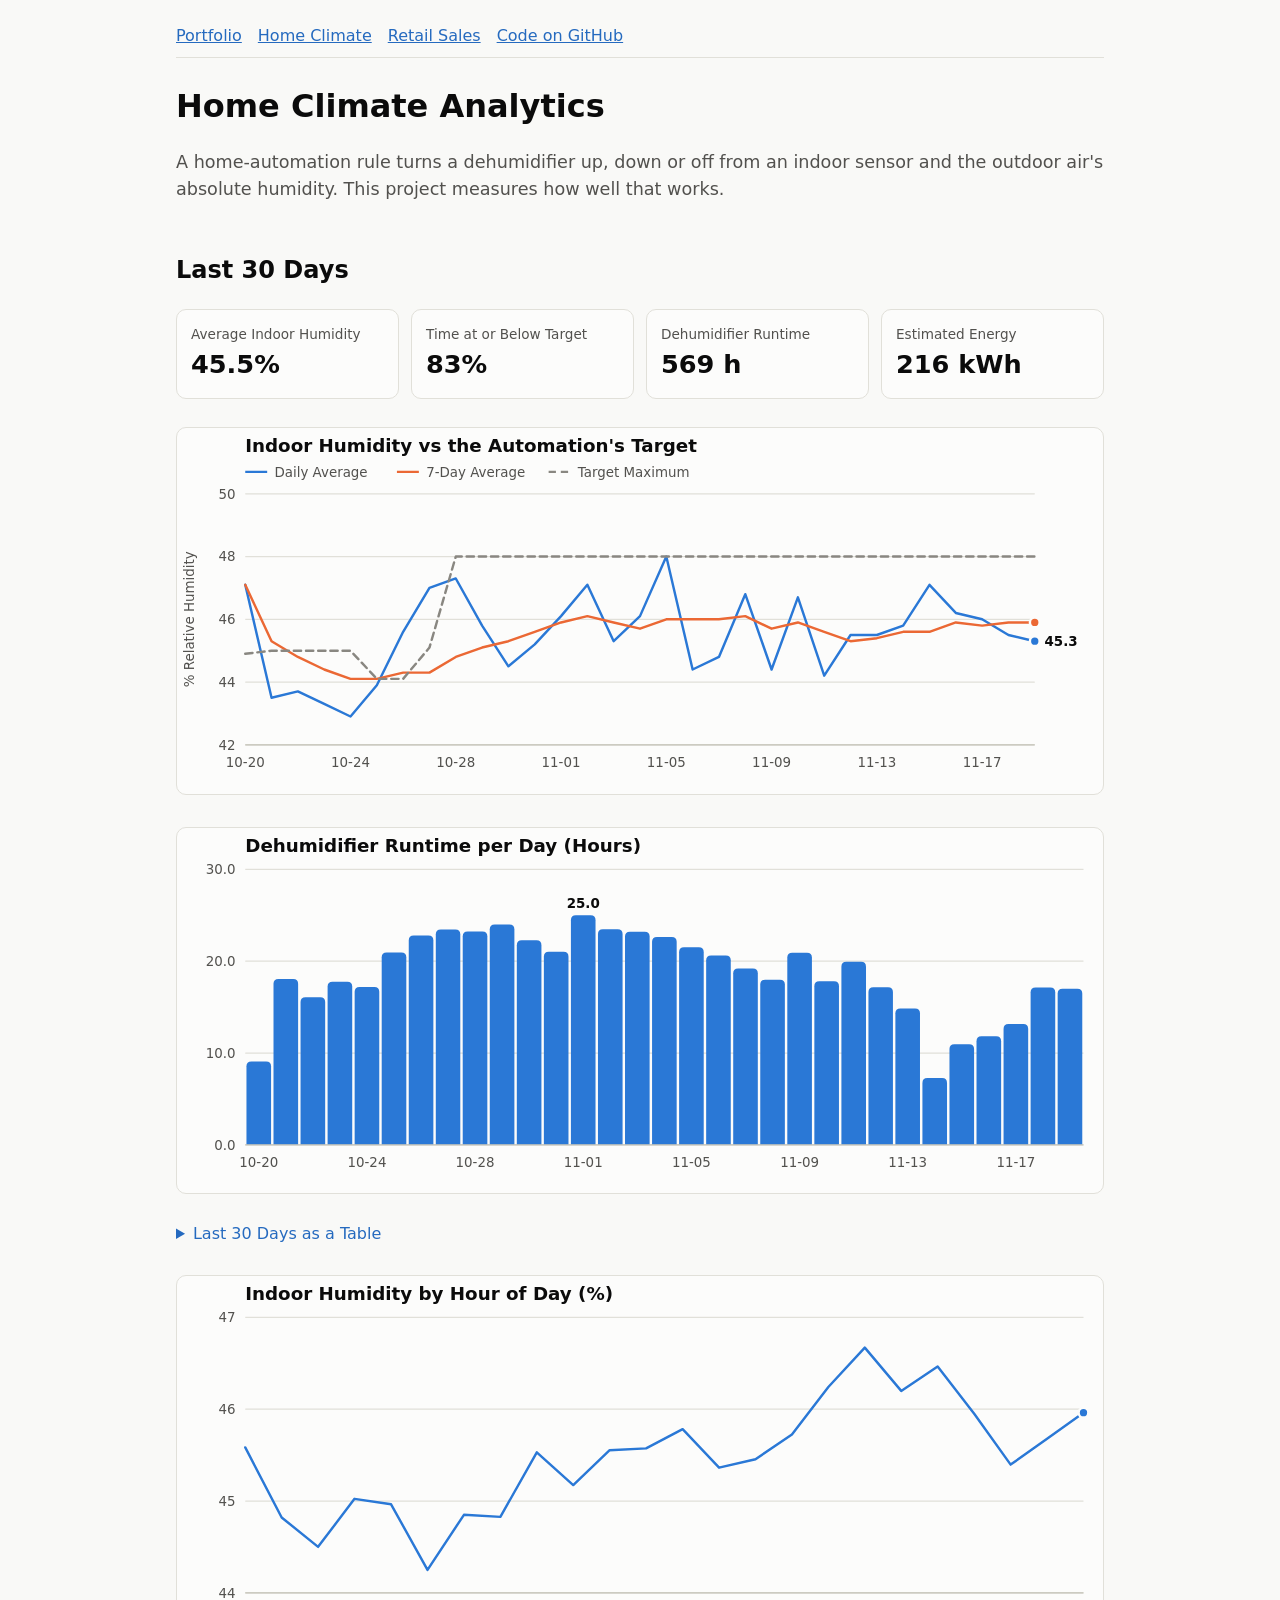
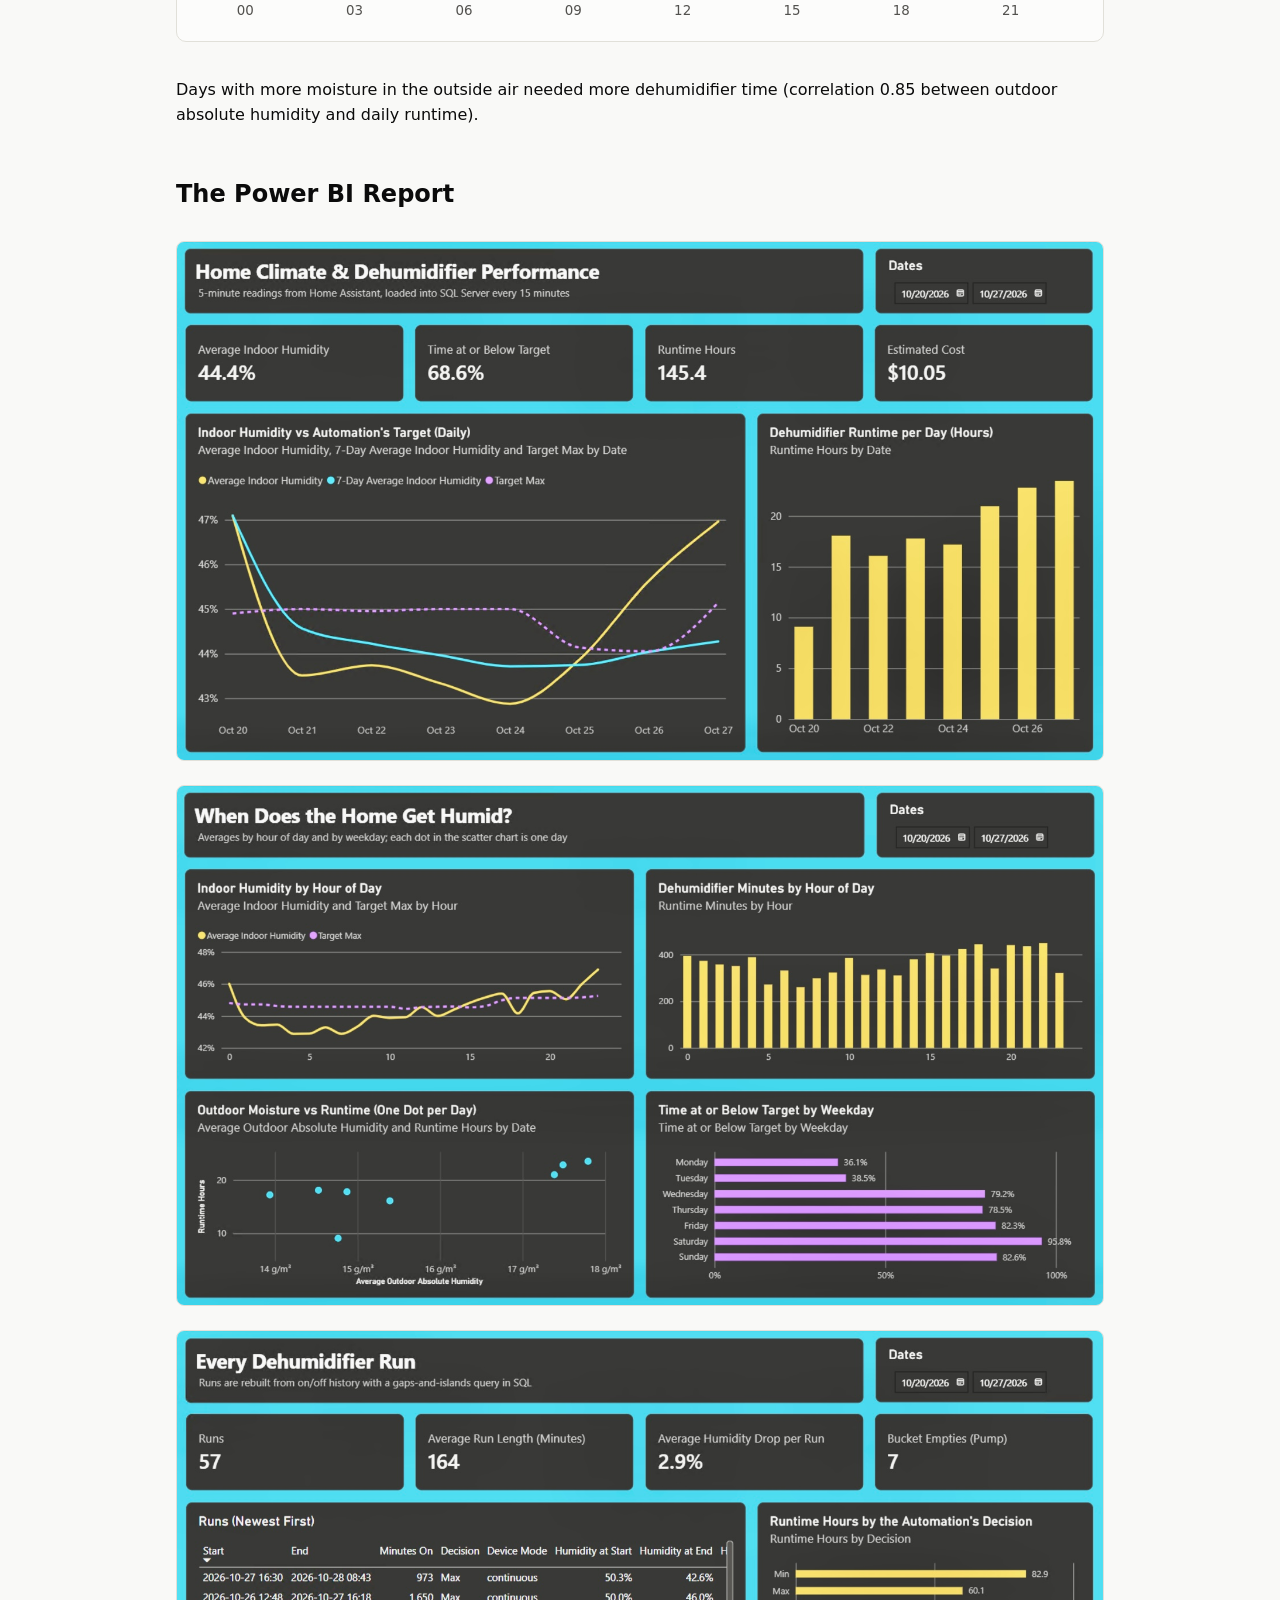
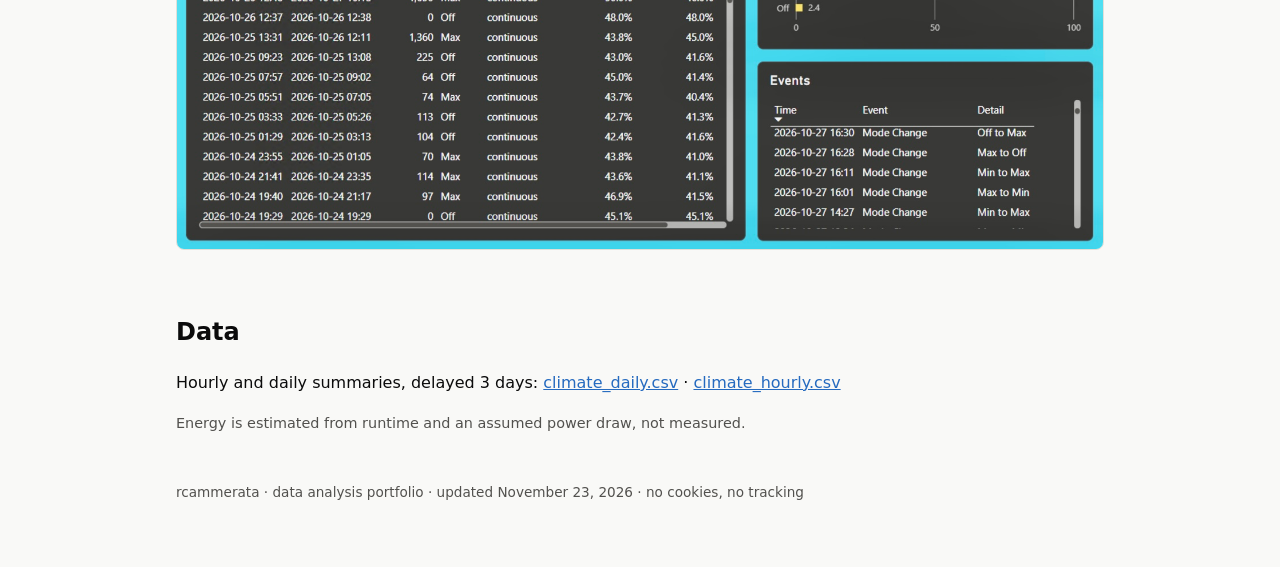
==== commit e6558d19: "Update data and reports (2026-11-23)" ====
--- a/docs/climate.html
+++ b/docs/climate.html
@@ -15,7 +15,7 @@
 <p class="lead">A home-automation rule turns a dehumidifier up, down or off from an indoor sensor and the
 outdoor air's absolute humidity. This project measures how well that works.</p>
 <h2>Last 30 Days</h2>
-<div class="cards"><div class="card"><div class="k">Average Indoor Humidity</div><div class="v">45.5%</div></div><div class="card"><div class="k">Time at or Below Target</div><div class="v">81%</div></div><div class="card"><div class="k">Dehumidifier Runtime</div><div class="v">561 h</div></div><div class="card"><div class="k">Estimated Energy</div><div class="v">213 kWh</div></div></div>
+<div class="cards"><div class="card"><div class="k">Average Indoor Humidity</div><div class="v">45.5%</div></div><div class="card"><div class="k">Time at or Below Target</div><div class="v">83%</div></div><div class="card"><div class="k">Dehumidifier Runtime</div><div class="v">569 h</div></div><div class="card"><div class="k">Estimated Energy</div><div class="v">216 kWh</div></div></div>
 <svg xmlns="http://www.w3.org/2000/svg" viewBox="0 0 760 300" role="img" aria-label="Indoor Humidity vs the Automation&#x27;s Target" class="chart">
 <title>Indoor Humidity vs the Automation&#x27;s Target</title>
 <text x="56" y="20" class="chart-title">Indoor Humidity vs the Automation&#x27;s Target</text>
@@ -38,79 +38,81 @@
 <line x1="56" x2="704" y1="260.0" y2="260.0" class="baseline"/>
 <text x="14" y="157.0" class="axis" text-anchor="middle" transform="rotate(-90 14 157.0)">% Relative Humidity</text>
 <text x="56.0" y="278" class="axis" text-anchor="middle">10-20</text>
-<text x="145.4" y="278" class="axis" text-anchor="middle">10-24</text>
-<text x="234.8" y="278" class="axis" text-anchor="middle">10-28</text>
-<text x="324.1" y="278" class="axis" text-anchor="middle">11-01</text>
-<text x="413.5" y="278" class="axis" text-anchor="middle">11-05</text>
-<text x="502.9" y="278" class="axis" text-anchor="middle">11-09</text>
-<text x="592.3" y="278" class="axis" text-anchor="middle">11-13</text>
-<text x="681.7" y="278" class="axis" text-anchor="middle">11-17</text>
-<polyline points="56.0,128.7 78.3,221.4 100.7,216.2 123.0,226.5 145.4,236.8 167.7,211.1 190.1,167.3 212.4,131.2 234.8,123.5 257.1,162.2 279.4,195.6 301.8,177.6 324.1,154.4 346.5,128.7 368.8,175.0 391.2,154.4 413.5,105.5 435.9,198.2 458.2,187.9 480.6,136.4 502.9,198.2 525.2,139.0 547.6,203.3 569.9,169.9 592.3,169.9 614.6,162.2 637.0,128.7 659.3,151.8 681.7,157.0 704.0,169.9" fill="none" class="s1 line"/>
-<circle cx="704.0" cy="169.9" r="4" class="f1 dot"/>
-<text x="712.0" y="173.9" class="value">45.5</text>
-<polyline points="56.0,128.7 78.3,175.0 100.7,187.9 123.0,198.2 145.4,205.9 167.7,205.9 190.1,200.8 212.4,200.8 234.8,187.9 257.1,180.2 279.4,175.0 301.8,167.3 324.1,159.6 346.5,154.4 368.8,159.6 391.2,164.7 413.5,157.0 435.9,157.0 458.2,157.0 480.6,154.4 502.9,164.7 525.2,159.6 547.6,167.3 569.9,175.0 592.3,172.5 614.6,167.3 637.0,167.3 659.3,159.6 681.7,162.2 704.0,159.6" fill="none" class="s2 line"/>
+<text x="142.4" y="278" class="axis" text-anchor="middle">10-24</text>
+<text x="228.8" y="278" class="axis" text-anchor="middle">10-28</text>
+<text x="315.2" y="278" class="axis" text-anchor="middle">11-01</text>
+<text x="401.6" y="278" class="axis" text-anchor="middle">11-05</text>
+<text x="488.0" y="278" class="axis" text-anchor="middle">11-09</text>
+<text x="574.4" y="278" class="axis" text-anchor="middle">11-13</text>
+<text x="660.8" y="278" class="axis" text-anchor="middle">11-17</text>
+<polyline points="56.0,128.7 77.6,221.4 99.2,216.2 120.8,226.5 142.4,236.8 164.0,211.1 185.6,167.3 207.2,131.2 228.8,123.5 250.4,162.2 272.0,195.6 293.6,177.6 315.2,154.4 336.8,128.7 358.4,175.0 380.0,154.4 401.6,105.5 423.2,198.2 444.8,187.9 466.4,136.4 488.0,198.2 509.6,139.0 531.2,203.3 552.8,169.9 574.4,169.9 596.0,162.2 617.6,128.7 639.2,151.8 660.8,157.0 682.4,169.9 704.0,175.0" fill="none" class="s1 line"/>
+<circle cx="704.0" cy="175.0" r="4" class="f1 dot"/>
+<text x="712.0" y="179.0" class="value">45.3</text>
+<polyline points="56.0,128.7 77.6,175.0 99.2,187.9 120.8,198.2 142.4,205.9 164.0,205.9 185.6,200.8 207.2,200.8 228.8,187.9 250.4,180.2 272.0,175.0 293.6,167.3 315.2,159.6 336.8,154.4 358.4,159.6 380.0,164.7 401.6,157.0 423.2,157.0 444.8,157.0 466.4,154.4 488.0,164.7 509.6,159.6 531.2,167.3 552.8,175.0 574.4,172.5 596.0,167.3 617.6,167.3 639.2,159.6 660.8,162.2 682.4,159.6 704.0,159.6" fill="none" class="s2 line"/>
 <circle cx="704.0" cy="159.6" r="4" class="f2 dot"/>
-<polyline points="56.0,185.3 78.3,182.8 100.7,182.8 123.0,182.8 145.4,182.8 167.7,205.9 190.1,205.9 212.4,180.2 234.8,105.5 257.1,105.5 279.4,105.5 301.8,105.5 324.1,105.5 346.5,105.5 368.8,105.5 391.2,105.5 413.5,105.5 435.9,105.5 458.2,105.5 480.6,105.5 502.9,105.5 525.2,105.5 547.6,105.5 569.9,105.5 592.3,105.5 614.6,105.5 637.0,105.5 659.3,105.5 681.7,105.5 704.0,105.5" fill="none" class="ref line" stroke-dasharray="6 4"/>
+<polyline points="56.0,185.3 77.6,182.8 99.2,182.8 120.8,182.8 142.4,182.8 164.0,205.9 185.6,205.9 207.2,180.2 228.8,105.5 250.4,105.5 272.0,105.5 293.6,105.5 315.2,105.5 336.8,105.5 358.4,105.5 380.0,105.5 401.6,105.5 423.2,105.5 444.8,105.5 466.4,105.5 488.0,105.5 509.6,105.5 531.2,105.5 552.8,105.5 574.4,105.5 596.0,105.5 617.6,105.5 639.2,105.5 660.8,105.5 682.4,105.5 704.0,105.5" fill="none" class="ref line" stroke-dasharray="6 4"/>
 <circle cx="56.0" cy="128.7" r="7" class="hit"><title>10-20 · Daily Average: 47.1</title></circle>
-<circle cx="78.3" cy="221.4" r="7" class="hit"><title>10-21 · Daily Average: 43.5</title></circle>
-<circle cx="100.7" cy="216.2" r="7" class="hit"><title>10-22 · Daily Average: 43.7</title></circle>
-<circle cx="123.0" cy="226.5" r="7" class="hit"><title>10-23 · Daily Average: 43.3</title></circle>
-<circle cx="145.4" cy="236.8" r="7" class="hit"><title>10-24 · Daily Average: 42.9</title></circle>
-<circle cx="167.7" cy="211.1" r="7" class="hit"><title>10-25 · Daily Average: 43.9</title></circle>
-<circle cx="190.1" cy="167.3" r="7" class="hit"><title>10-26 · Daily Average: 45.6</title></circle>
-<circle cx="212.4" cy="131.2" r="7" class="hit"><title>10-27 · Daily Average: 47.0</title></circle>
-<circle cx="234.8" cy="123.5" r="7" class="hit"><title>10-28 · Daily Average: 47.3</title></circle>
-<circle cx="257.1" cy="162.2" r="7" class="hit"><title>10-29 · Daily Average: 45.8</title></circle>
-<circle cx="279.4" cy="195.6" r="7" class="hit"><title>10-30 · Daily Average: 44.5</title></circle>
-<circle cx="301.8" cy="177.6" r="7" class="hit"><title>10-31 · Daily Average: 45.2</title></circle>
-<circle cx="324.1" cy="154.4" r="7" class="hit"><title>11-01 · Daily Average: 46.1</title></circle>
-<circle cx="346.5" cy="128.7" r="7" class="hit"><title>11-02 · Daily Average: 47.1</title></circle>
-<circle cx="368.8" cy="175.0" r="7" class="hit"><title>11-03 · Daily Average: 45.3</title></circle>
-<circle cx="391.2" cy="154.4" r="7" class="hit"><title>11-04 · Daily Average: 46.1</title></circle>
-<circle cx="413.5" cy="105.5" r="7" class="hit"><title>11-05 · Daily Average: 48.0</title></circle>
-<circle cx="435.9" cy="198.2" r="7" class="hit"><title>11-06 · Daily Average: 44.4</title></circle>
-<circle cx="458.2" cy="187.9" r="7" class="hit"><title>11-07 · Daily Average: 44.8</title></circle>
-<circle cx="480.6" cy="136.4" r="7" class="hit"><title>11-08 · Daily Average: 46.8</title></circle>
-<circle cx="502.9" cy="198.2" r="7" class="hit"><title>11-09 · Daily Average: 44.4</title></circle>
-<circle cx="525.2" cy="139.0" r="7" class="hit"><title>11-10 · Daily Average: 46.7</title></circle>
-<circle cx="547.6" cy="203.3" r="7" class="hit"><title>11-11 · Daily Average: 44.2</title></circle>
-<circle cx="569.9" cy="169.9" r="7" class="hit"><title>11-12 · Daily Average: 45.5</title></circle>
-<circle cx="592.3" cy="169.9" r="7" class="hit"><title>11-13 · Daily Average: 45.5</title></circle>
-<circle cx="614.6" cy="162.2" r="7" class="hit"><title>11-14 · Daily Average: 45.8</title></circle>
-<circle cx="637.0" cy="128.7" r="7" class="hit"><title>11-15 · Daily Average: 47.1</title></circle>
-<circle cx="659.3" cy="151.8" r="7" class="hit"><title>11-16 · Daily Average: 46.2</title></circle>
-<circle cx="681.7" cy="157.0" r="7" class="hit"><title>11-17 · Daily Average: 46.0</title></circle>
-<circle cx="704.0" cy="169.9" r="7" class="hit"><title>11-18 · Daily Average: 45.5</title></circle>
+<circle cx="77.6" cy="221.4" r="7" class="hit"><title>10-21 · Daily Average: 43.5</title></circle>
+<circle cx="99.2" cy="216.2" r="7" class="hit"><title>10-22 · Daily Average: 43.7</title></circle>
+<circle cx="120.8" cy="226.5" r="7" class="hit"><title>10-23 · Daily Average: 43.3</title></circle>
+<circle cx="142.4" cy="236.8" r="7" class="hit"><title>10-24 · Daily Average: 42.9</title></circle>
+<circle cx="164.0" cy="211.1" r="7" class="hit"><title>10-25 · Daily Average: 43.9</title></circle>
+<circle cx="185.6" cy="167.3" r="7" class="hit"><title>10-26 · Daily Average: 45.6</title></circle>
+<circle cx="207.2" cy="131.2" r="7" class="hit"><title>10-27 · Daily Average: 47.0</title></circle>
+<circle cx="228.8" cy="123.5" r="7" class="hit"><title>10-28 · Daily Average: 47.3</title></circle>
+<circle cx="250.4" cy="162.2" r="7" class="hit"><title>10-29 · Daily Average: 45.8</title></circle>
+<circle cx="272.0" cy="195.6" r="7" class="hit"><title>10-30 · Daily Average: 44.5</title></circle>
+<circle cx="293.6" cy="177.6" r="7" class="hit"><title>10-31 · Daily Average: 45.2</title></circle>
+<circle cx="315.2" cy="154.4" r="7" class="hit"><title>11-01 · Daily Average: 46.1</title></circle>
+<circle cx="336.8" cy="128.7" r="7" class="hit"><title>11-02 · Daily Average: 47.1</title></circle>
+<circle cx="358.4" cy="175.0" r="7" class="hit"><title>11-03 · Daily Average: 45.3</title></circle>
+<circle cx="380.0" cy="154.4" r="7" class="hit"><title>11-04 · Daily Average: 46.1</title></circle>
+<circle cx="401.6" cy="105.5" r="7" class="hit"><title>11-05 · Daily Average: 48.0</title></circle>
+<circle cx="423.2" cy="198.2" r="7" class="hit"><title>11-06 · Daily Average: 44.4</title></circle>
+<circle cx="444.8" cy="187.9" r="7" class="hit"><title>11-07 · Daily Average: 44.8</title></circle>
+<circle cx="466.4" cy="136.4" r="7" class="hit"><title>11-08 · Daily Average: 46.8</title></circle>
+<circle cx="488.0" cy="198.2" r="7" class="hit"><title>11-09 · Daily Average: 44.4</title></circle>
+<circle cx="509.6" cy="139.0" r="7" class="hit"><title>11-10 · Daily Average: 46.7</title></circle>
+<circle cx="531.2" cy="203.3" r="7" class="hit"><title>11-11 · Daily Average: 44.2</title></circle>
+<circle cx="552.8" cy="169.9" r="7" class="hit"><title>11-12 · Daily Average: 45.5</title></circle>
+<circle cx="574.4" cy="169.9" r="7" class="hit"><title>11-13 · Daily Average: 45.5</title></circle>
+<circle cx="596.0" cy="162.2" r="7" class="hit"><title>11-14 · Daily Average: 45.8</title></circle>
+<circle cx="617.6" cy="128.7" r="7" class="hit"><title>11-15 · Daily Average: 47.1</title></circle>
+<circle cx="639.2" cy="151.8" r="7" class="hit"><title>11-16 · Daily Average: 46.2</title></circle>
+<circle cx="660.8" cy="157.0" r="7" class="hit"><title>11-17 · Daily Average: 46.0</title></circle>
+<circle cx="682.4" cy="169.9" r="7" class="hit"><title>11-18 · Daily Average: 45.5</title></circle>
+<circle cx="704.0" cy="175.0" r="7" class="hit"><title>11-19 · Daily Average: 45.3</title></circle>
 <circle cx="56.0" cy="128.7" r="7" class="hit"><title>10-20 · 7-Day Average: 47.1</title></circle>
-<circle cx="78.3" cy="175.0" r="7" class="hit"><title>10-21 · 7-Day Average: 45.3</title></circle>
-<circle cx="100.7" cy="187.9" r="7" class="hit"><title>10-22 · 7-Day Average: 44.8</title></circle>
-<circle cx="123.0" cy="198.2" r="7" class="hit"><title>10-23 · 7-Day Average: 44.4</title></circle>
-<circle cx="145.4" cy="205.9" r="7" class="hit"><title>10-24 · 7-Day Average: 44.1</title></circle>
-<circle cx="167.7" cy="205.9" r="7" class="hit"><title>10-25 · 7-Day Average: 44.1</title></circle>
-<circle cx="190.1" cy="200.8" r="7" class="hit"><title>10-26 · 7-Day Average: 44.3</title></circle>
-<circle cx="212.4" cy="200.8" r="7" class="hit"><title>10-27 · 7-Day Average: 44.3</title></circle>
-<circle cx="234.8" cy="187.9" r="7" class="hit"><title>10-28 · 7-Day Average: 44.8</title></circle>
-<circle cx="257.1" cy="180.2" r="7" class="hit"><title>10-29 · 7-Day Average: 45.1</title></circle>
-<circle cx="279.4" cy="175.0" r="7" class="hit"><title>10-30 · 7-Day Average: 45.3</title></circle>
-<circle cx="301.8" cy="167.3" r="7" class="hit"><title>10-31 · 7-Day Average: 45.6</title></circle>
-<circle cx="324.1" cy="159.6" r="7" class="hit"><title>11-01 · 7-Day Average: 45.9</title></circle>
-<circle cx="346.5" cy="154.4" r="7" class="hit"><title>11-02 · 7-Day Average: 46.1</title></circle>
-<circle cx="368.8" cy="159.6" r="7" class="hit"><title>11-03 · 7-Day Average: 45.9</title></circle>
-<circle cx="391.2" cy="164.7" r="7" class="hit"><title>11-04 · 7-Day Average: 45.7</title></circle>
-<circle cx="413.5" cy="157.0" r="7" class="hit"><title>11-05 · 7-Day Average: 46.0</title></circle>
-<circle cx="435.9" cy="157.0" r="7" class="hit"><title>11-06 · 7-Day Average: 46.0</title></circle>
-<circle cx="458.2" cy="157.0" r="7" class="hit"><title>11-07 · 7-Day Average: 46.0</title></circle>
-<circle cx="480.6" cy="154.4" r="7" class="hit"><title>11-08 · 7-Day Average: 46.1</title></circle>
-<circle cx="502.9" cy="164.7" r="7" class="hit"><title>11-09 · 7-Day Average: 45.7</title></circle>
-<circle cx="525.2" cy="159.6" r="7" class="hit"><title>11-10 · 7-Day Average: 45.9</title></circle>
-<circle cx="547.6" cy="167.3" r="7" class="hit"><title>11-11 · 7-Day Average: 45.6</title></circle>
-<circle cx="569.9" cy="175.0" r="7" class="hit"><title>11-12 · 7-Day Average: 45.3</title></circle>
-<circle cx="592.3" cy="172.5" r="7" class="hit"><title>11-13 · 7-Day Average: 45.4</title></circle>
-<circle cx="614.6" cy="167.3" r="7" class="hit"><title>11-14 · 7-Day Average: 45.6</title></circle>
-<circle cx="637.0" cy="167.3" r="7" class="hit"><title>11-15 · 7-Day Average: 45.6</title></circle>
-<circle cx="659.3" cy="159.6" r="7" class="hit"><title>11-16 · 7-Day Average: 45.9</title></circle>
-<circle cx="681.7" cy="162.2" r="7" class="hit"><title>11-17 · 7-Day Average: 45.8</title></circle>
-<circle cx="704.0" cy="159.6" r="7" class="hit"><title>11-18 · 7-Day Average: 45.9</title></circle>
+<circle cx="77.6" cy="175.0" r="7" class="hit"><title>10-21 · 7-Day Average: 45.3</title></circle>
+<circle cx="99.2" cy="187.9" r="7" class="hit"><title>10-22 · 7-Day Average: 44.8</title></circle>
+<circle cx="120.8" cy="198.2" r="7" class="hit"><title>10-23 · 7-Day Average: 44.4</title></circle>
+<circle cx="142.4" cy="205.9" r="7" class="hit"><title>10-24 · 7-Day Average: 44.1</title></circle>
+<circle cx="164.0" cy="205.9" r="7" class="hit"><title>10-25 · 7-Day Average: 44.1</title></circle>
+<circle cx="185.6" cy="200.8" r="7" class="hit"><title>10-26 · 7-Day Average: 44.3</title></circle>
+<circle cx="207.2" cy="200.8" r="7" class="hit"><title>10-27 · 7-Day Average: 44.3</title></circle>
+<circle cx="228.8" cy="187.9" r="7" class="hit"><title>10-28 · 7-Day Average: 44.8</title></circle>
+<circle cx="250.4" cy="180.2" r="7" class="hit"><title>10-29 · 7-Day Average: 45.1</title></circle>
+<circle cx="272.0" cy="175.0" r="7" class="hit"><title>10-30 · 7-Day Average: 45.3</title></circle>
+<circle cx="293.6" cy="167.3" r="7" class="hit"><title>10-31 · 7-Day Average: 45.6</title></circle>
+<circle cx="315.2" cy="159.6" r="7" class="hit"><title>11-01 · 7-Day Average: 45.9</title></circle>
+<circle cx="336.8" cy="154.4" r="7" class="hit"><title>11-02 · 7-Day Average: 46.1</title></circle>
+<circle cx="358.4" cy="159.6" r="7" class="hit"><title>11-03 · 7-Day Average: 45.9</title></circle>
+<circle cx="380.0" cy="164.7" r="7" class="hit"><title>11-04 · 7-Day Average: 45.7</title></circle>
+<circle cx="401.6" cy="157.0" r="7" class="hit"><title>11-05 · 7-Day Average: 46.0</title></circle>
+<circle cx="423.2" cy="157.0" r="7" class="hit"><title>11-06 · 7-Day Average: 46.0</title></circle>
+<circle cx="444.8" cy="157.0" r="7" class="hit"><title>11-07 · 7-Day Average: 46.0</title></circle>
+<circle cx="466.4" cy="154.4" r="7" class="hit"><title>11-08 · 7-Day Average: 46.1</title></circle>
+<circle cx="488.0" cy="164.7" r="7" class="hit"><title>11-09 · 7-Day Average: 45.7</title></circle>
+<circle cx="509.6" cy="159.6" r="7" class="hit"><title>11-10 · 7-Day Average: 45.9</title></circle>
+<circle cx="531.2" cy="167.3" r="7" class="hit"><title>11-11 · 7-Day Average: 45.6</title></circle>
+<circle cx="552.8" cy="175.0" r="7" class="hit"><title>11-12 · 7-Day Average: 45.3</title></circle>
+<circle cx="574.4" cy="172.5" r="7" class="hit"><title>11-13 · 7-Day Average: 45.4</title></circle>
+<circle cx="596.0" cy="167.3" r="7" class="hit"><title>11-14 · 7-Day Average: 45.6</title></circle>
+<circle cx="617.6" cy="167.3" r="7" class="hit"><title>11-15 · 7-Day Average: 45.6</title></circle>
+<circle cx="639.2" cy="159.6" r="7" class="hit"><title>11-16 · 7-Day Average: 45.9</title></circle>
+<circle cx="660.8" cy="162.2" r="7" class="hit"><title>11-17 · 7-Day Average: 45.8</title></circle>
+<circle cx="682.4" cy="159.6" r="7" class="hit"><title>11-18 · 7-Day Average: 45.9</title></circle>
+<circle cx="704.0" cy="159.6" r="7" class="hit"><title>11-19 · 7-Day Average: 45.9</title></circle>
 </svg>
 <svg xmlns="http://www.w3.org/2000/svg" viewBox="0 0 760 300" role="img" aria-label="Dehumidifier Runtime per Day (Hours)" class="chart">
 <title>Dehumidifier Runtime per Day (Hours)</title>
@@ -123,50 +125,49 @@
 <text x="48" y="113.3" class="axis" text-anchor="end">20.0</text>
 <line x1="56" x2="744" y1="34.0" y2="34.0" class="grid"/>
 <text x="48" y="38.0" class="axis" text-anchor="end">30.0</text>
-<path d="M57.0,260.0V195.6Q57.0,191.6 61.0,191.6H73.9Q77.9,191.6 77.9,195.6V260.0Z" class="f1"><title>10-20: 9.1</title></path>
-<text x="67.5" y="278" class="axis" text-anchor="middle">10-20</text>
-<path d="M79.9,260.0V127.9Q79.9,123.9 83.9,123.9H96.9Q100.9,123.9 100.9,127.9V260.0Z" class="f1"><title>10-21: 18.1</title></path>
-<path d="M102.9,260.0V142.9Q102.9,138.9 106.9,138.9H119.8Q123.8,138.9 123.8,142.9V260.0Z" class="f1"><title>10-22: 16.1</title></path>
-<path d="M125.8,260.0V130.1Q125.8,126.1 129.8,126.1H142.7Q146.7,126.1 146.7,130.1V260.0Z" class="f1"><title>10-23: 17.8</title></path>
-<text x="136.3" y="278" class="axis" text-anchor="middle">10-23</text>
-<path d="M148.7,260.0V134.5Q148.7,130.5 152.7,130.5H165.7Q169.7,130.5 169.7,134.5V260.0Z" class="f1"><title>10-24: 17.2</title></path>
-<path d="M171.7,260.0V106.1Q171.7,102.1 175.7,102.1H188.6Q192.6,102.1 192.6,106.1V260.0Z" class="f1"><title>10-25: 21.0</title></path>
-<path d="M194.6,260.0V92.3Q194.6,88.3 198.6,88.3H211.5Q215.5,88.3 215.5,92.3V260.0Z" class="f1"><title>10-26: 22.8</title></path>
-<text x="205.1" y="278" class="axis" text-anchor="middle">10-26</text>
-<path d="M217.5,260.0V87.3Q217.5,83.3 221.5,83.3H234.5Q238.5,83.3 238.5,87.3V260.0Z" class="f1"><title>10-27: 23.5</title></path>
-<path d="M240.5,260.0V88.9Q240.5,84.9 244.5,84.9H257.4Q261.4,84.9 261.4,88.9V260.0Z" class="f1"><title>10-28: 23.2</title></path>
-<path d="M263.4,260.0V83.2Q263.4,79.2 267.4,79.2H280.3Q284.3,79.2 284.3,83.2V260.0Z" class="f1"><title>10-29: 24.0</title></path>
-<text x="273.9" y="278" class="axis" text-anchor="middle">10-29</text>
-<path d="M286.3,260.0V96.2Q286.3,92.2 290.3,92.2H303.3Q307.3,92.2 307.3,96.2V260.0Z" class="f1"><title>10-30: 22.3</title></path>
-<path d="M309.3,260.0V105.6Q309.3,101.6 313.3,101.6H326.2Q330.2,101.6 330.2,105.6V260.0Z" class="f1"><title>10-31: 21.0</title></path>
-<path d="M332.2,260.0V75.7Q332.2,71.7 336.2,71.7H349.1Q353.1,71.7 353.1,75.7V260.0Z" class="f1"><title>11-01: 25.0</title></path>
-<text x="342.7" y="65.7" class="value" text-anchor="middle">25.0</text>
-<text x="342.7" y="278" class="axis" text-anchor="middle">11-01</text>
-<path d="M355.1,260.0V87.0Q355.1,83.0 359.1,83.0H372.1Q376.1,83.0 376.1,87.0V260.0Z" class="f1"><title>11-02: 23.5</title></path>
-<path d="M378.1,260.0V89.1Q378.1,85.1 382.1,85.1H395.0Q399.0,85.1 399.0,89.1V260.0Z" class="f1"><title>11-03: 23.2</title></path>
-<path d="M401.0,260.0V93.4Q401.0,89.4 405.0,89.4H417.9Q421.9,89.4 421.9,93.4V260.0Z" class="f1"><title>11-04: 22.6</title></path>
-<text x="411.5" y="278" class="axis" text-anchor="middle">11-04</text>
-<path d="M423.9,260.0V101.9Q423.9,97.9 427.9,97.9H440.9Q444.9,97.9 444.9,101.9V260.0Z" class="f1"><title>11-05: 21.5</title></path>
-<path d="M446.9,260.0V108.6Q446.9,104.6 450.9,104.6H463.8Q467.8,104.6 467.8,108.6V260.0Z" class="f1"><title>11-06: 20.6</title></path>
-<path d="M469.8,260.0V119.3Q469.8,115.3 473.8,115.3H486.7Q490.7,115.3 490.7,119.3V260.0Z" class="f1"><title>11-07: 19.2</title></path>
-<text x="480.3" y="278" class="axis" text-anchor="middle">11-07</text>
-<path d="M492.7,260.0V128.5Q492.7,124.5 496.7,124.5H509.7Q513.7,124.5 513.7,128.5V260.0Z" class="f1"><title>11-08: 18.0</title></path>
-<path d="M515.7,260.0V106.3Q515.7,102.3 519.7,102.3H532.6Q536.6,102.3 536.6,106.3V260.0Z" class="f1"><title>11-09: 20.9</title></path>
-<path d="M538.6,260.0V129.8Q538.6,125.8 542.6,125.8H555.5Q559.5,125.8 559.5,129.8V260.0Z" class="f1"><title>11-10: 17.8</title></path>
-<text x="549.1" y="278" class="axis" text-anchor="middle">11-10</text>
-<path d="M561.5,260.0V113.8Q561.5,109.8 565.5,109.8H578.5Q582.5,109.8 582.5,113.8V260.0Z" class="f1"><title>11-11: 19.9</title></path>
-<path d="M584.5,260.0V134.7Q584.5,130.7 588.5,130.7H601.4Q605.4,130.7 605.4,134.7V260.0Z" class="f1"><title>11-12: 17.2</title></path>
-<path d="M607.4,260.0V152.1Q607.4,148.1 611.4,148.1H624.3Q628.3,148.1 628.3,152.1V260.0Z" class="f1"><title>11-13: 14.8</title></path>
-<text x="617.9" y="278" class="axis" text-anchor="middle">11-13</text>
-<path d="M630.3,260.0V209.2Q630.3,205.2 634.3,205.2H647.3Q651.3,205.2 651.3,209.2V260.0Z" class="f1"><title>11-14: 7.3</title></path>
-<path d="M653.3,260.0V181.4Q653.3,177.4 657.3,177.4H670.2Q674.2,177.4 674.2,181.4V260.0Z" class="f1"><title>11-15: 11.0</title></path>
-<path d="M676.2,260.0V175.0Q676.2,171.0 680.2,171.0H693.1Q697.1,171.0 697.1,175.0V260.0Z" class="f1"><title>11-16: 11.8</title></path>
-<text x="686.7" y="278" class="axis" text-anchor="middle">11-16</text>
-<path d="M699.1,260.0V164.9Q699.1,160.9 703.1,160.9H716.1Q720.1,160.9 720.1,164.9V260.0Z" class="f1"><title>11-17: 13.2</title></path>
-<path d="M722.1,260.0V134.9Q722.1,130.9 726.1,130.9H739.0Q743.0,130.9 743.0,134.9V260.0Z" class="f1"><title>11-18: 17.1</title></path>
+<path d="M57.0,260.0V195.6Q57.0,191.6 61.0,191.6H73.2Q77.2,191.6 77.2,195.6V260.0Z" class="f1"><title>10-20: 9.1</title></path>
+<text x="67.1" y="278" class="axis" text-anchor="middle">10-20</text>
+<path d="M79.2,260.0V127.9Q79.2,123.9 83.2,123.9H95.4Q99.4,123.9 99.4,127.9V260.0Z" class="f1"><title>10-21: 18.1</title></path>
+<path d="M101.4,260.0V142.9Q101.4,138.9 105.4,138.9H117.6Q121.6,138.9 121.6,142.9V260.0Z" class="f1"><title>10-22: 16.1</title></path>
+<path d="M123.6,260.0V130.1Q123.6,126.1 127.6,126.1H139.8Q143.8,126.1 143.8,130.1V260.0Z" class="f1"><title>10-23: 17.8</title></path>
+<path d="M145.8,260.0V134.5Q145.8,130.5 149.8,130.5H162.0Q166.0,130.5 166.0,134.5V260.0Z" class="f1"><title>10-24: 17.2</title></path>
+<text x="155.9" y="278" class="axis" text-anchor="middle">10-24</text>
+<path d="M168.0,260.0V106.1Q168.0,102.1 172.0,102.1H184.2Q188.2,102.1 188.2,106.1V260.0Z" class="f1"><title>10-25: 21.0</title></path>
+<path d="M190.2,260.0V92.3Q190.2,88.3 194.2,88.3H206.4Q210.4,88.3 210.4,92.3V260.0Z" class="f1"><title>10-26: 22.8</title></path>
+<path d="M212.4,260.0V87.3Q212.4,83.3 216.4,83.3H228.5Q232.5,83.3 232.5,87.3V260.0Z" class="f1"><title>10-27: 23.5</title></path>
+<path d="M234.5,260.0V88.9Q234.5,84.9 238.5,84.9H250.7Q254.7,84.9 254.7,88.9V260.0Z" class="f1"><title>10-28: 23.2</title></path>
+<text x="244.6" y="278" class="axis" text-anchor="middle">10-28</text>
+<path d="M256.7,260.0V83.2Q256.7,79.2 260.7,79.2H272.9Q276.9,79.2 276.9,83.2V260.0Z" class="f1"><title>10-29: 24.0</title></path>
+<path d="M278.9,260.0V96.2Q278.9,92.2 282.9,92.2H295.1Q299.1,92.2 299.1,96.2V260.0Z" class="f1"><title>10-30: 22.3</title></path>
+<path d="M301.1,260.0V105.6Q301.1,101.6 305.1,101.6H317.3Q321.3,101.6 321.3,105.6V260.0Z" class="f1"><title>10-31: 21.0</title></path>
+<path d="M323.3,260.0V75.7Q323.3,71.7 327.3,71.7H339.5Q343.5,71.7 343.5,75.7V260.0Z" class="f1"><title>11-01: 25.0</title></path>
+<text x="333.4" y="65.7" class="value" text-anchor="middle">25.0</text>
+<text x="333.4" y="278" class="axis" text-anchor="middle">11-01</text>
+<path d="M345.5,260.0V87.0Q345.5,83.0 349.5,83.0H361.7Q365.7,83.0 365.7,87.0V260.0Z" class="f1"><title>11-02: 23.5</title></path>
+<path d="M367.7,260.0V89.1Q367.7,85.1 371.7,85.1H383.9Q387.9,85.1 387.9,89.1V260.0Z" class="f1"><title>11-03: 23.2</title></path>
+<path d="M389.9,260.0V93.4Q389.9,89.4 393.9,89.4H406.1Q410.1,89.4 410.1,93.4V260.0Z" class="f1"><title>11-04: 22.6</title></path>
+<path d="M412.1,260.0V101.9Q412.1,97.9 416.1,97.9H428.3Q432.3,97.9 432.3,101.9V260.0Z" class="f1"><title>11-05: 21.5</title></path>
+<text x="422.2" y="278" class="axis" text-anchor="middle">11-05</text>
+<path d="M434.3,260.0V108.6Q434.3,104.6 438.3,104.6H450.5Q454.5,104.6 454.5,108.6V260.0Z" class="f1"><title>11-06: 20.6</title></path>
+<path d="M456.5,260.0V119.3Q456.5,115.3 460.5,115.3H472.7Q476.7,115.3 476.7,119.3V260.0Z" class="f1"><title>11-07: 19.2</title></path>
+<path d="M478.7,260.0V128.5Q478.7,124.5 482.7,124.5H494.9Q498.9,124.5 498.9,128.5V260.0Z" class="f1"><title>11-08: 18.0</title></path>
+<path d="M500.9,260.0V106.3Q500.9,102.3 504.9,102.3H517.1Q521.1,102.3 521.1,106.3V260.0Z" class="f1"><title>11-09: 20.9</title></path>
+<text x="511.0" y="278" class="axis" text-anchor="middle">11-09</text>
+<path d="M523.1,260.0V129.8Q523.1,125.8 527.1,125.8H539.3Q543.3,125.8 543.3,129.8V260.0Z" class="f1"><title>11-10: 17.8</title></path>
+<path d="M545.3,260.0V113.8Q545.3,109.8 549.3,109.8H561.5Q565.5,109.8 565.5,113.8V260.0Z" class="f1"><title>11-11: 19.9</title></path>
+<path d="M567.5,260.0V134.7Q567.5,130.7 571.5,130.7H583.6Q587.6,130.7 587.6,134.7V260.0Z" class="f1"><title>11-12: 17.2</title></path>
+<path d="M589.6,260.0V152.1Q589.6,148.1 593.6,148.1H605.8Q609.8,148.1 609.8,152.1V260.0Z" class="f1"><title>11-13: 14.8</title></path>
+<text x="599.7" y="278" class="axis" text-anchor="middle">11-13</text>
+<path d="M611.8,260.0V209.2Q611.8,205.2 615.8,205.2H628.0Q632.0,205.2 632.0,209.2V260.0Z" class="f1"><title>11-14: 7.3</title></path>
+<path d="M634.0,260.0V181.4Q634.0,177.4 638.0,177.4H650.2Q654.2,177.4 654.2,181.4V260.0Z" class="f1"><title>11-15: 11.0</title></path>
+<path d="M656.2,260.0V175.0Q656.2,171.0 660.2,171.0H672.4Q676.4,171.0 676.4,175.0V260.0Z" class="f1"><title>11-16: 11.8</title></path>
+<path d="M678.4,260.0V164.9Q678.4,160.9 682.4,160.9H694.6Q698.6,160.9 698.6,164.9V260.0Z" class="f1"><title>11-17: 13.2</title></path>
+<text x="688.5" y="278" class="axis" text-anchor="middle">11-17</text>
+<path d="M700.6,260.0V134.9Q700.6,130.9 704.6,130.9H716.8Q720.8,130.9 720.8,134.9V260.0Z" class="f1"><title>11-18: 17.1</title></path>
+<path d="M722.8,260.0V135.9Q722.8,131.9 726.8,131.9H739.0Q743.0,131.9 743.0,135.9V260.0Z" class="f1"><title>11-19: 17.0</title></path>
 <line x1="56" x2="744" y1="260.0" y2="260.0" class="baseline"/>
 </svg>
-<details><summary>Last 30 Days as a Table</summary><table><thead><tr><th>Date</th><th>Average Humidity</th><th>Target Max</th><th>At or Below Target</th><th>Runtime (Hours)</th></tr></thead><tbody><tr><td>2026-11-18</td><td class="n">45.5%</td><td class="n">48%</td><td class="n">87%</td><td class="n">17.1</td></tr><tr><td>2026-11-17</td><td class="n">46.0%</td><td class="n">48%</td><td class="n">86%</td><td class="n">13.2</td></tr><tr><td>2026-11-16</td><td class="n">46.2%</td><td class="n">48%</td><td class="n">86%</td><td class="n">11.8</td></tr><tr><td>2026-11-15</td><td class="n">47.1%</td><td class="n">48%</td><td class="n">80%</td><td class="n">11.0</td></tr><tr><td>2026-11-14</td><td class="n">45.8%</td><td class="n">48%</td><td class="n">92%</td><td class="n">7.3</td></tr><tr><td>2026-11-13</td><td class="n">45.5%</td><td class="n">48%</td><td class="n">91%</td><td class="n">14.8</td></tr><tr><td>2026-11-12</td><td class="n">45.5%</td><td class="n">48%</td><td class="n">88%</td><td class="n">17.2</td></tr><tr><td>2026-11-11</td><td class="n">44.2%</td><td class="n">48%</td><td class="n">96%</td><td class="n">19.9</td></tr><tr><td>2026-11-10</td><td class="n">46.7%</td><td class="n">48%</td><td class="n">78%</td><td class="n">17.8</td></tr><tr><td>2026-11-09</td><td class="n">44.4%</td><td class="n">48%</td><td class="n">96%</td><td class="n">20.9</td></tr><tr><td>2026-11-08</td><td class="n">46.8%</td><td class="n">48%</td><td class="n">78%</td><td class="n">18.0</td></tr><tr><td>2026-11-07</td><td class="n">44.8%</td><td class="n">48%</td><td class="n">94%</td><td class="n">19.2</td></tr><tr><td>2026-11-06</td><td class="n">44.4%</td><td class="n">48%</td><td class="n">94%</td><td class="n">20.6</td></tr><tr><td>2026-11-05</td><td class="n">48.0%</td><td class="n">48%</td><td class="n">61%</td><td class="n">21.5</td></tr><tr><td>2026-11-04</td><td class="n">46.1%</td><td class="n">48%</td><td class="n">84%</td><td class="n">22.6</td></tr><tr><td>2026-11-03</td><td class="n">45.3%</td><td class="n">48%</td><td class="n">98%</td><td class="n">23.2</td></tr><tr><td>2026-11-02</td><td class="n">47.1%</td><td class="n">48%</td><td class="n">77%</td><td class="n">23.5</td></tr><tr><td>2026-11-01</td><td class="n">46.1%</td><td class="n">48%</td><td class="n">83%</td><td class="n">25.0</td></tr><tr><td>2026-10-31</td><td class="n">45.2%</td><td class="n">48%</td><td class="n">88%</td><td class="n">21.0</td></tr><tr><td>2026-10-30</td><td class="n">44.5%</td><td class="n">48%</td><td class="n">94%</td><td class="n">22.3</td></tr><tr><td>2026-10-29</td><td class="n">45.8%</td><td class="n">48%</td><td class="n">89%</td><td class="n">24.0</td></tr><tr><td>2026-10-28</td><td class="n">47.3%</td><td class="n">48%</td><td class="n">76%</td><td class="n">23.2</td></tr><tr><td>2026-10-27</td><td class="n">47.0%</td><td class="n">45%</td><td class="n">38%</td><td class="n">23.5</td></tr><tr><td>2026-10-26</td><td class="n">45.6%</td><td class="n">44%</td><td class="n">36%</td><td class="n">22.8</td></tr><tr><td>2026-10-25</td><td class="n">43.9%</td><td class="n">44%</td><td class="n">83%</td><td class="n">21.0</td></tr><tr><td>2026-10-24</td><td class="n">42.9%</td><td class="n">45%</td><td class="n">96%</td><td class="n">17.2</td></tr><tr><td>2026-10-23</td><td class="n">43.3%</td><td class="n">45%</td><td class="n">82%</td><td class="n">17.8</td></tr><tr><td>2026-10-22</td><td class="n">43.7%</td><td class="n">45%</td><td class="n">78%</td><td class="n">16.1</td></tr><tr><td>2026-10-21</td><td class="n">43.5%</td><td class="n">45%</td><td class="n">79%</td><td class="n">18.1</td></tr><tr><td>2026-10-20</td><td class="n">47.1%</td><td class="n">45%</td><td class="n">39%</td><td class="n">9.1</td></tr></tbody></table></details>
+<details><summary>Last 30 Days as a Table</summary><table><thead><tr><th>Date</th><th>Average Humidity</th><th>Target Max</th><th>At or Below Target</th><th>Runtime (Hours)</th></tr></thead><tbody><tr><td>2026-11-19</td><td class="n">45.3%</td><td class="n">48%</td><td class="n">87%</td><td class="n">17.0</td></tr><tr><td>2026-11-18</td><td class="n">45.5%</td><td class="n">48%</td><td class="n">87%</td><td class="n">17.1</td></tr><tr><td>2026-11-17</td><td class="n">46.0%</td><td class="n">48%</td><td class="n">86%</td><td class="n">13.2</td></tr><tr><td>2026-11-16</td><td class="n">46.2%</td><td class="n">48%</td><td class="n">86%</td><td class="n">11.8</td></tr><tr><td>2026-11-15</td><td class="n">47.1%</td><td class="n">48%</td><td class="n">80%</td><td class="n">11.0</td></tr><tr><td>2026-11-14</td><td class="n">45.8%</td><td class="n">48%</td><td class="n">92%</td><td class="n">7.3</td></tr><tr><td>2026-11-13</td><td class="n">45.5%</td><td class="n">48%</td><td class="n">91%</td><td class="n">14.8</td></tr><tr><td>2026-11-12</td><td class="n">45.5%</td><td class="n">48%</td><td class="n">88%</td><td class="n">17.2</td></tr><tr><td>2026-11-11</td><td class="n">44.2%</td><td class="n">48%</td><td class="n">96%</td><td class="n">19.9</td></tr><tr><td>2026-11-10</td><td class="n">46.7%</td><td class="n">48%</td><td class="n">78%</td><td class="n">17.8</td></tr><tr><td>2026-11-09</td><td class="n">44.4%</td><td class="n">48%</td><td class="n">96%</td><td class="n">20.9</td></tr><tr><td>2026-11-08</td><td class="n">46.8%</td><td class="n">48%</td><td class="n">78%</td><td class="n">18.0</td></tr><tr><td>2026-11-07</td><td class="n">44.8%</td><td class="n">48%</td><td class="n">94%</td><td class="n">19.2</td></tr><tr><td>2026-11-06</td><td class="n">44.4%</td><td class="n">48%</td><td class="n">94%</td><td class="n">20.6</td></tr><tr><td>2026-11-05</td><td class="n">48.0%</td><td class="n">48%</td><td class="n">61%</td><td class="n">21.5</td></tr><tr><td>2026-11-04</td><td class="n">46.1%</td><td class="n">48%</td><td class="n">84%</td><td class="n">22.6</td></tr><tr><td>2026-11-03</td><td class="n">45.3%</td><td class="n">48%</td><td class="n">98%</td><td class="n">23.2</td></tr><tr><td>2026-11-02</td><td class="n">47.1%</td><td class="n">48%</td><td class="n">77%</td><td class="n">23.5</td></tr><tr><td>2026-11-01</td><td class="n">46.1%</td><td class="n">48%</td><td class="n">83%</td><td class="n">25.0</td></tr><tr><td>2026-10-31</td><td class="n">45.2%</td><td class="n">48%</td><td class="n">88%</td><td class="n">21.0</td></tr><tr><td>2026-10-30</td><td class="n">44.5%</td><td class="n">48%</td><td class="n">94%</td><td class="n">22.3</td></tr><tr><td>2026-10-29</td><td class="n">45.8%</td><td class="n">48%</td><td class="n">89%</td><td class="n">24.0</td></tr><tr><td>2026-10-28</td><td class="n">47.3%</td><td class="n">48%</td><td class="n">76%</td><td class="n">23.2</td></tr><tr><td>2026-10-27</td><td class="n">47.0%</td><td class="n">45%</td><td class="n">38%</td><td class="n">23.5</td></tr><tr><td>2026-10-26</td><td class="n">45.6%</td><td class="n">44%</td><td class="n">36%</td><td class="n">22.8</td></tr><tr><td>2026-10-25</td><td class="n">43.9%</td><td class="n">44%</td><td class="n">83%</td><td class="n">21.0</td></tr><tr><td>2026-10-24</td><td class="n">42.9%</td><td class="n">45%</td><td class="n">96%</td><td class="n">17.2</td></tr><tr><td>2026-10-23</td><td class="n">43.3%</td><td class="n">45%</td><td class="n">82%</td><td class="n">17.8</td></tr><tr><td>2026-10-22</td><td class="n">43.7%</td><td class="n">45%</td><td class="n">78%</td><td class="n">16.1</td></tr><tr><td>2026-10-21</td><td class="n">43.5%</td><td class="n">45%</td><td class="n">79%</td><td class="n">18.1</td></tr></tbody></table></details>
 <svg xmlns="http://www.w3.org/2000/svg" viewBox="0 0 760 300" role="img" aria-label="Indoor Humidity by Hour of Day (%)" class="chart">
 <title>Indoor Humidity by Hour of Day (%)</title>
 <text x="56" y="20" class="chart-title">Indoor Humidity by Hour of Day (%)</text>
@@ -187,34 +188,34 @@
 <text x="504.7" y="278" class="axis" text-anchor="middle">15</text>
 <text x="594.4" y="278" class="axis" text-anchor="middle">18</text>
 <text x="684.2" y="278" class="axis" text-anchor="middle">21</text>
-<polyline points="56.0,140.0 85.9,203.9 115.8,219.5 145.7,181.5 175.7,191.2 205.6,240.3 235.5,203.1 265.4,195.3 295.3,158.2 325.2,171.2 355.1,137.1 385.0,139.5 415.0,128.3 444.9,151.7 474.8,145.7 504.7,135.4 534.6,86.2 564.5,54.6 594.4,96.0 624.3,68.2 654.3,105.6 684.2,151.5 714.1,139.2 744.0,106.6" fill="none" class="s1 line"/>
-<circle cx="744.0" cy="106.6" r="4" class="f1 dot"/>
-<circle cx="56.0" cy="140.0" r="7" class="hit"><title>00 · Average Indoor Humidity: 45.6</title></circle>
-<circle cx="85.9" cy="203.9" r="7" class="hit"><title>01 · Average Indoor Humidity: 44.7</title></circle>
-<circle cx="115.8" cy="219.5" r="7" class="hit"><title>02 · Average Indoor Humidity: 44.5</title></circle>
-<circle cx="145.7" cy="181.5" r="7" class="hit"><title>03 · Average Indoor Humidity: 45.0</title></circle>
-<circle cx="175.7" cy="191.2" r="7" class="hit"><title>04 · Average Indoor Humidity: 44.9</title></circle>
-<circle cx="205.6" cy="240.3" r="7" class="hit"><title>05 · Average Indoor Humidity: 44.3</title></circle>
-<circle cx="235.5" cy="203.1" r="7" class="hit"><title>06 · Average Indoor Humidity: 44.8</title></circle>
-<circle cx="265.4" cy="195.3" r="7" class="hit"><title>07 · Average Indoor Humidity: 44.9</title></circle>
-<circle cx="295.3" cy="158.2" r="7" class="hit"><title>08 · Average Indoor Humidity: 45.4</title></circle>
-<circle cx="325.2" cy="171.2" r="7" class="hit"><title>09 · Average Indoor Humidity: 45.2</title></circle>
-<circle cx="355.1" cy="137.1" r="7" class="hit"><title>10 · Average Indoor Humidity: 45.6</title></circle>
-<circle cx="385.0" cy="139.5" r="7" class="hit"><title>11 · Average Indoor Humidity: 45.6</title></circle>
-<circle cx="415.0" cy="128.3" r="7" class="hit"><title>12 · Average Indoor Humidity: 45.7</title></circle>
-<circle cx="444.9" cy="151.7" r="7" class="hit"><title>13 · Average Indoor Humidity: 45.4</title></circle>
-<circle cx="474.8" cy="145.7" r="7" class="hit"><title>14 · Average Indoor Humidity: 45.5</title></circle>
-<circle cx="504.7" cy="135.4" r="7" class="hit"><title>15 · Average Indoor Humidity: 45.7</title></circle>
-<circle cx="534.6" cy="86.2" r="7" class="hit"><title>16 · Average Indoor Humidity: 46.3</title></circle>
-<circle cx="564.5" cy="54.6" r="7" class="hit"><title>17 · Average Indoor Humidity: 46.7</title></circle>
-<circle cx="594.4" cy="96.0" r="7" class="hit"><title>18 · Average Indoor Humidity: 46.2</title></circle>
-<circle cx="624.3" cy="68.2" r="7" class="hit"><title>19 · Average Indoor Humidity: 46.5</title></circle>
-<circle cx="654.3" cy="105.6" r="7" class="hit"><title>20 · Average Indoor Humidity: 46.0</title></circle>
-<circle cx="684.2" cy="151.5" r="7" class="hit"><title>21 · Average Indoor Humidity: 45.4</title></circle>
-<circle cx="714.1" cy="139.2" r="7" class="hit"><title>22 · Average Indoor Humidity: 45.6</title></circle>
-<circle cx="744.0" cy="106.6" r="7" class="hit"><title>23 · Average Indoor Humidity: 46.0</title></circle>
+<polyline points="56.0,140.7 85.9,198.2 115.8,222.3 145.7,182.9 175.7,187.4 205.6,241.2 235.5,196.0 265.4,197.7 295.3,144.7 325.2,171.6 355.1,143.0 385.0,141.5 415.0,125.7 444.9,157.3 474.8,150.4 504.7,130.0 534.6,91.1 564.5,58.8 594.4,94.3 624.3,74.3 654.3,113.0 684.2,154.8 714.1,133.6 744.0,112.2" fill="none" class="s1 line"/>
+<circle cx="744.0" cy="112.2" r="4" class="f1 dot"/>
+<circle cx="56.0" cy="140.7" r="7" class="hit"><title>00 · Average Indoor Humidity: 45.6</title></circle>
+<circle cx="85.9" cy="198.2" r="7" class="hit"><title>01 · Average Indoor Humidity: 44.8</title></circle>
+<circle cx="115.8" cy="222.3" r="7" class="hit"><title>02 · Average Indoor Humidity: 44.5</title></circle>
+<circle cx="145.7" cy="182.9" r="7" class="hit"><title>03 · Average Indoor Humidity: 45.0</title></circle>
+<circle cx="175.7" cy="187.4" r="7" class="hit"><title>04 · Average Indoor Humidity: 45.0</title></circle>
+<circle cx="205.6" cy="241.2" r="7" class="hit"><title>05 · Average Indoor Humidity: 44.2</title></circle>
+<circle cx="235.5" cy="196.0" r="7" class="hit"><title>06 · Average Indoor Humidity: 44.9</title></circle>
+<circle cx="265.4" cy="197.7" r="7" class="hit"><title>07 · Average Indoor Humidity: 44.8</title></circle>
+<circle cx="295.3" cy="144.7" r="7" class="hit"><title>08 · Average Indoor Humidity: 45.5</title></circle>
+<circle cx="325.2" cy="171.6" r="7" class="hit"><title>09 · Average Indoor Humidity: 45.2</title></circle>
+<circle cx="355.1" cy="143.0" r="7" class="hit"><title>10 · Average Indoor Humidity: 45.6</title></circle>
+<circle cx="385.0" cy="141.5" r="7" class="hit"><title>11 · Average Indoor Humidity: 45.6</title></circle>
+<circle cx="415.0" cy="125.7" r="7" class="hit"><title>12 · Average Indoor Humidity: 45.8</title></circle>
+<circle cx="444.9" cy="157.3" r="7" class="hit"><title>13 · Average Indoor Humidity: 45.4</title></circle>
+<circle cx="474.8" cy="150.4" r="7" class="hit"><title>14 · Average Indoor Humidity: 45.5</title></circle>
+<circle cx="504.7" cy="130.0" r="7" class="hit"><title>15 · Average Indoor Humidity: 45.7</title></circle>
+<circle cx="534.6" cy="91.1" r="7" class="hit"><title>16 · Average Indoor Humidity: 46.2</title></circle>
+<circle cx="564.5" cy="58.8" r="7" class="hit"><title>17 · Average Indoor Humidity: 46.7</title></circle>
+<circle cx="594.4" cy="94.3" r="7" class="hit"><title>18 · Average Indoor Humidity: 46.2</title></circle>
+<circle cx="624.3" cy="74.3" r="7" class="hit"><title>19 · Average Indoor Humidity: 46.5</title></circle>
+<circle cx="654.3" cy="113.0" r="7" class="hit"><title>20 · Average Indoor Humidity: 46.0</title></circle>
+<circle cx="684.2" cy="154.8" r="7" class="hit"><title>21 · Average Indoor Humidity: 45.4</title></circle>
+<circle cx="714.1" cy="133.6" r="7" class="hit"><title>22 · Average Indoor Humidity: 45.7</title></circle>
+<circle cx="744.0" cy="112.2" r="7" class="hit"><title>23 · Average Indoor Humidity: 46.0</title></circle>
 </svg>
-<p>Days with more moisture in the outside air needed more dehumidifier time (correlation 0.86 between outdoor absolute humidity and daily runtime).</p>
+<p>Days with more moisture in the outside air needed more dehumidifier time (correlation 0.85 between outdoor absolute humidity and daily runtime).</p>
 <h2>The Power BI Report</h2>
 <div class="shots">
 <img src="img/home-climate-overview.png" alt="Home Climate: Power BI page 1" loading="lazy">
@@ -227,7 +228,7 @@
 <a href="data/climate_hourly.csv">climate_hourly.csv</a></p>
 <p class="note">Energy is estimated from runtime and an assumed power draw, not measured.</p>
 
-<footer>rcammerata · data analysis portfolio · updated November 22, 2026 · no cookies, no tracking</footer>
+<footer>rcammerata · data analysis portfolio · updated November 23, 2026 · no cookies, no tracking</footer>
 </main>
 </body>
 </html>
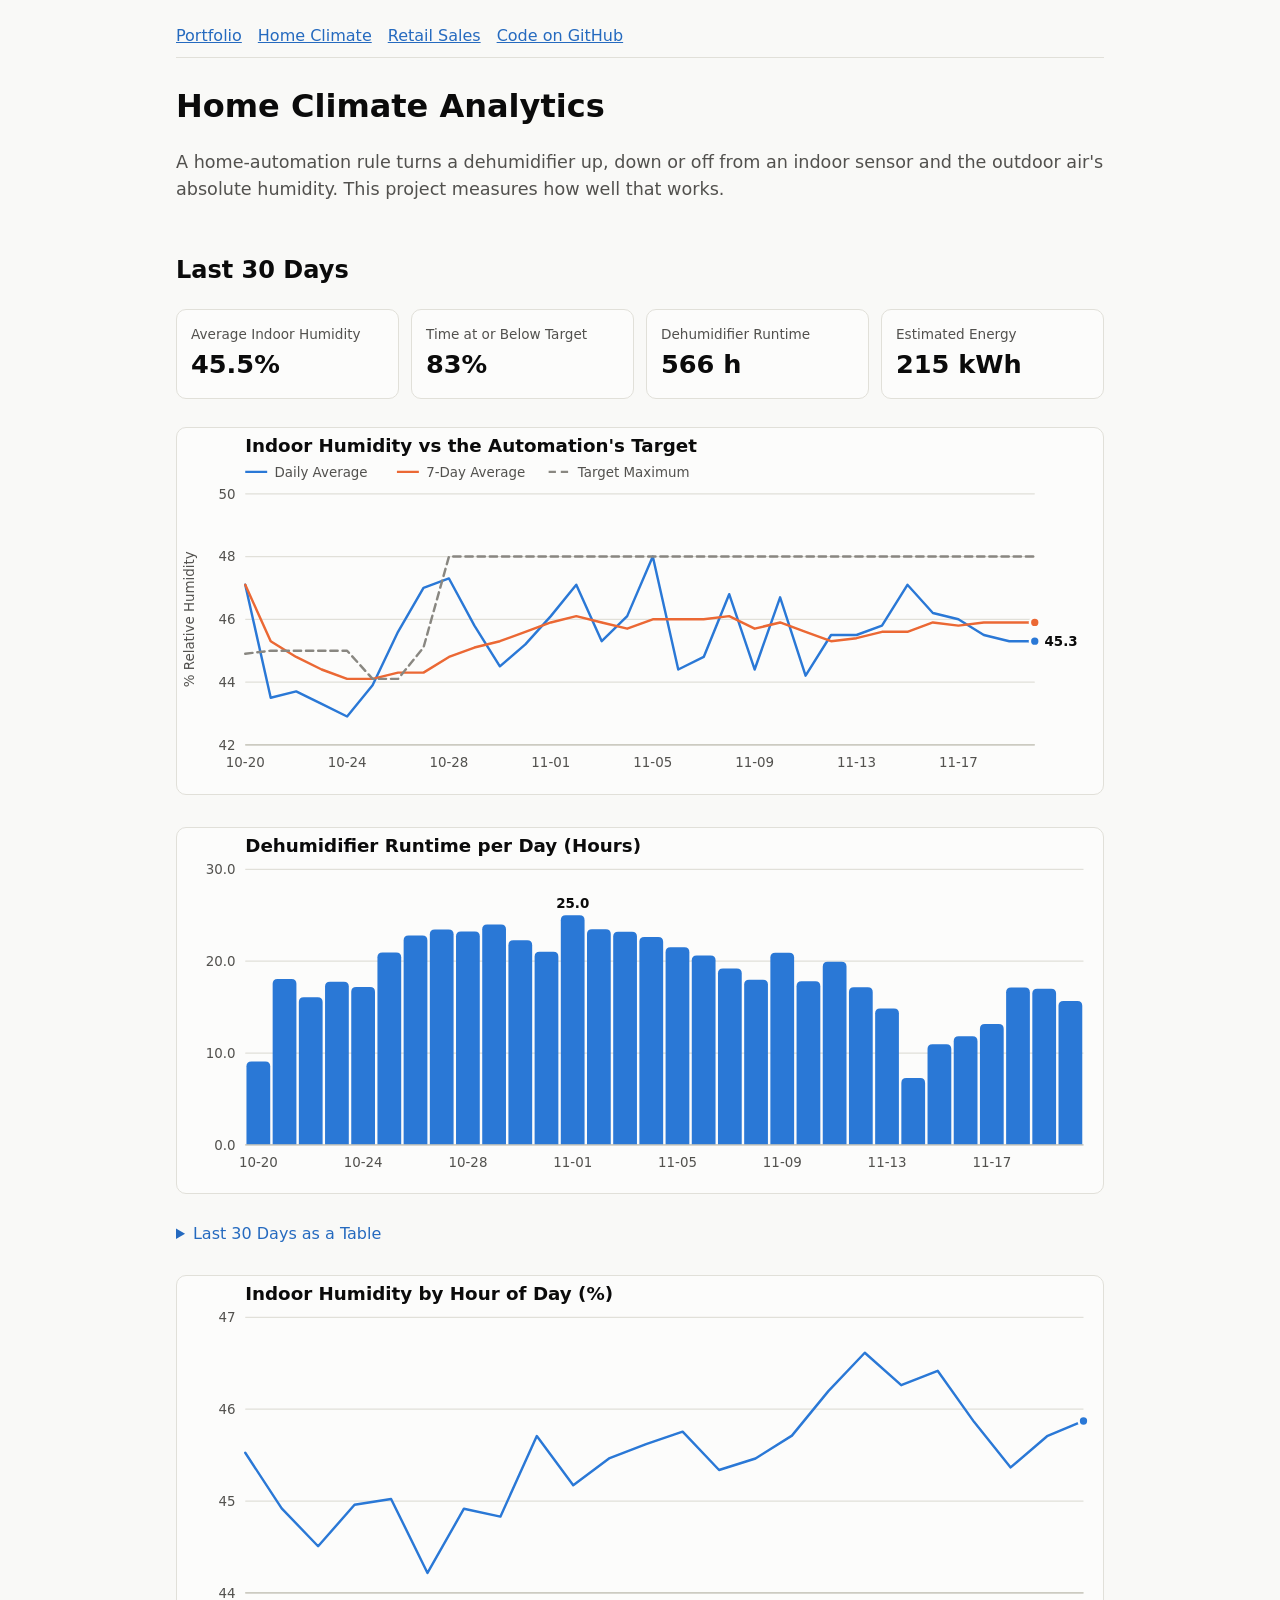
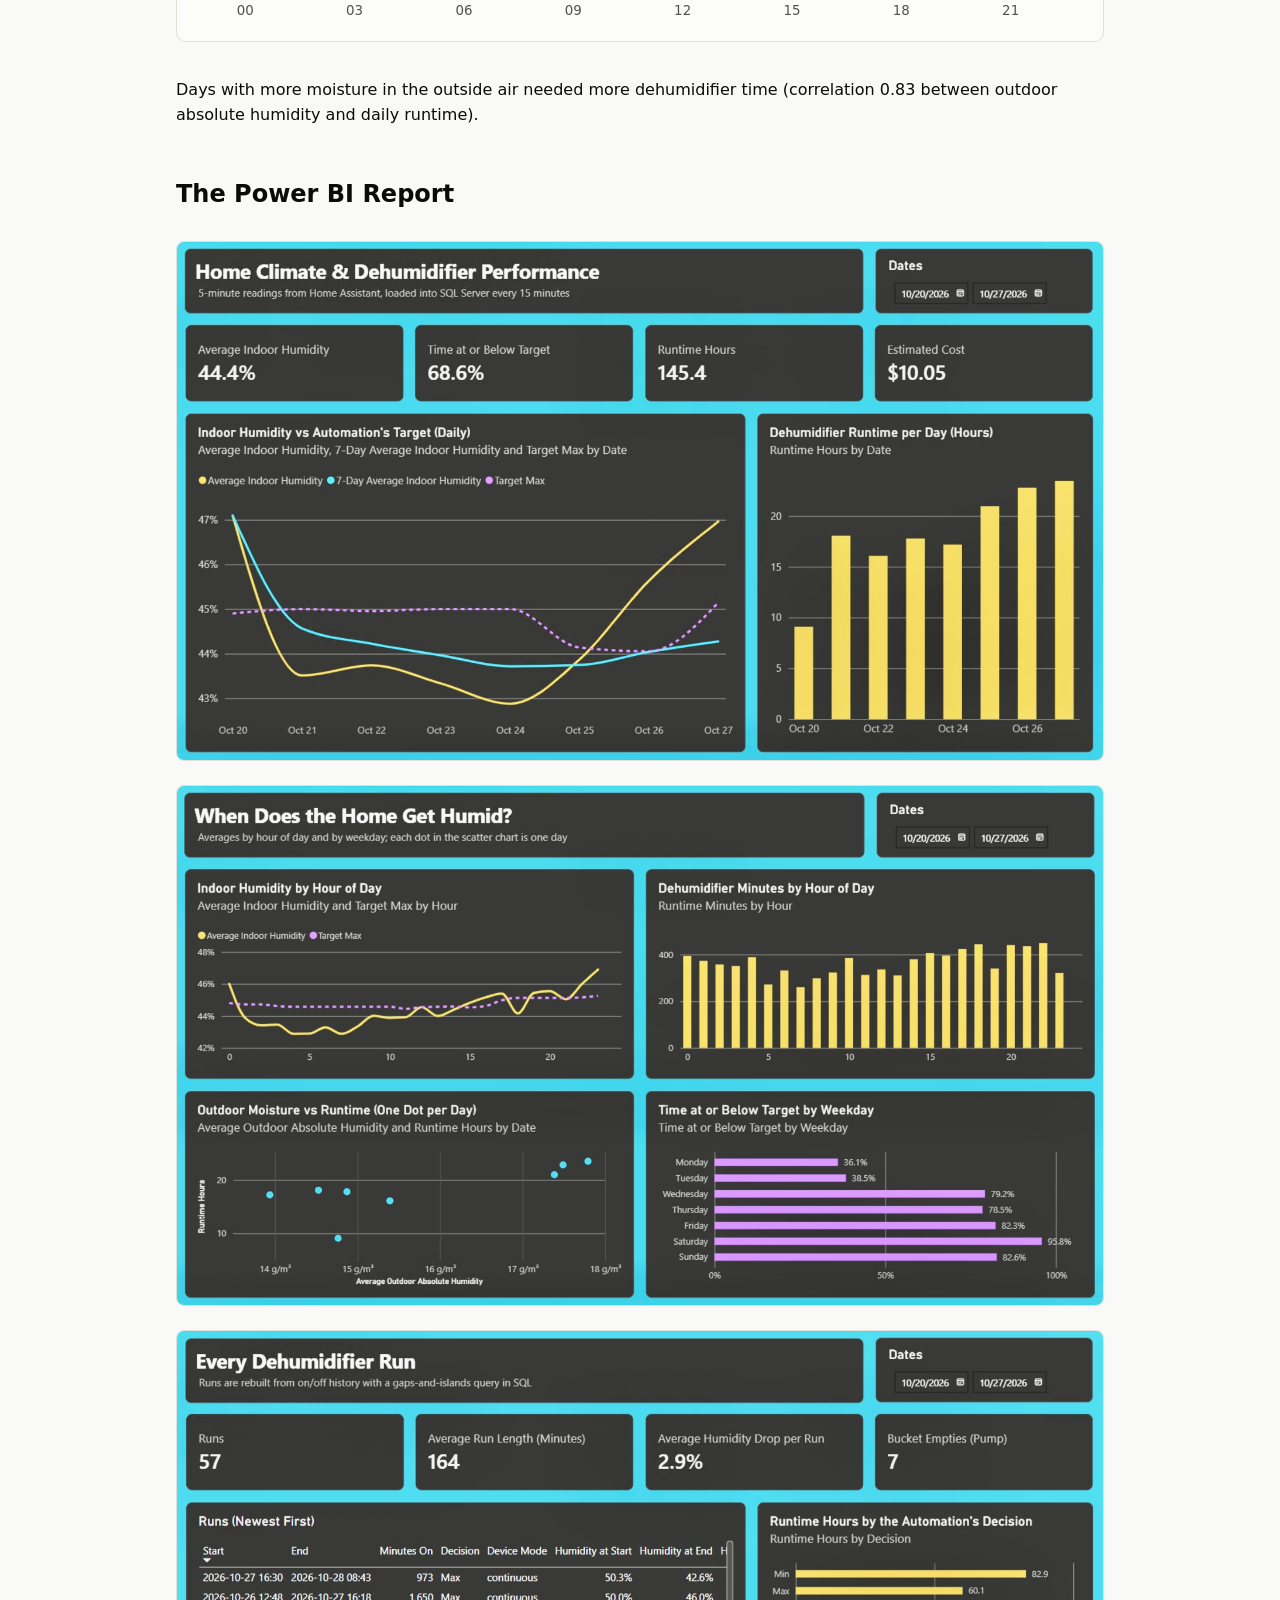
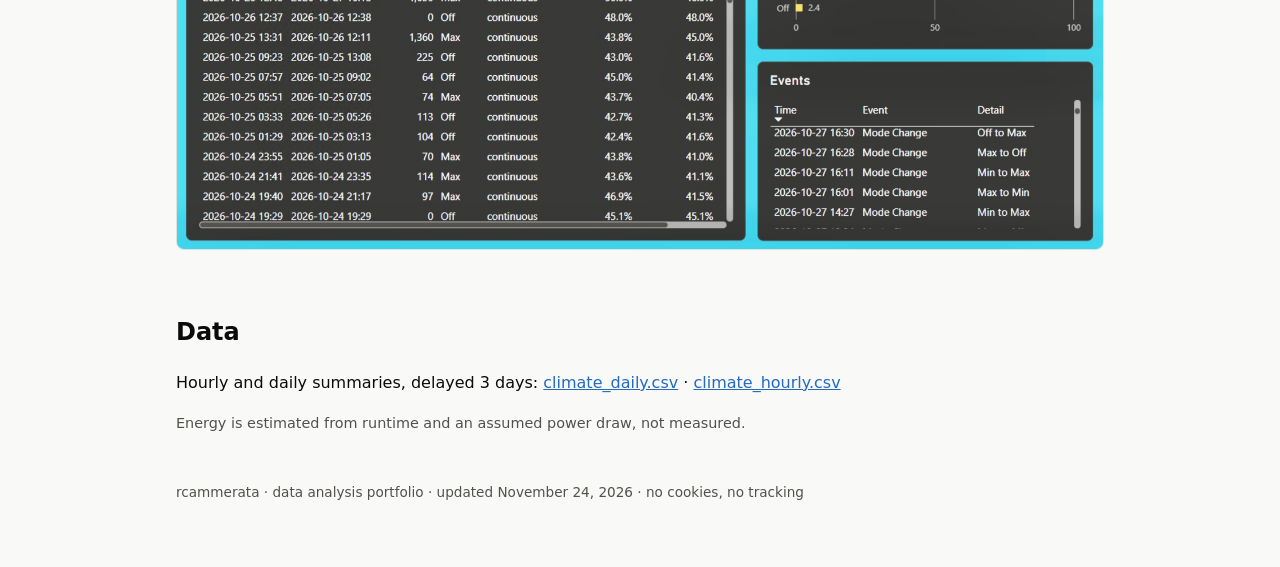
==== commit 3574b900: "Update data and reports (2026-11-24)" ====
--- a/docs/climate.html
+++ b/docs/climate.html
@@ -15,7 +15,7 @@
 <p class="lead">A home-automation rule turns a dehumidifier up, down or off from an indoor sensor and the
 outdoor air's absolute humidity. This project measures how well that works.</p>
 <h2>Last 30 Days</h2>
-<div class="cards"><div class="card"><div class="k">Average Indoor Humidity</div><div class="v">45.5%</div></div><div class="card"><div class="k">Time at or Below Target</div><div class="v">83%</div></div><div class="card"><div class="k">Dehumidifier Runtime</div><div class="v">569 h</div></div><div class="card"><div class="k">Estimated Energy</div><div class="v">216 kWh</div></div></div>
+<div class="cards"><div class="card"><div class="k">Average Indoor Humidity</div><div class="v">45.5%</div></div><div class="card"><div class="k">Time at or Below Target</div><div class="v">83%</div></div><div class="card"><div class="k">Dehumidifier Runtime</div><div class="v">566 h</div></div><div class="card"><div class="k">Estimated Energy</div><div class="v">215 kWh</div></div></div>
 <svg xmlns="http://www.w3.org/2000/svg" viewBox="0 0 760 300" role="img" aria-label="Indoor Humidity vs the Automation&#x27;s Target" class="chart">
 <title>Indoor Humidity vs the Automation&#x27;s Target</title>
 <text x="56" y="20" class="chart-title">Indoor Humidity vs the Automation&#x27;s Target</text>
@@ -38,81 +38,83 @@
 <line x1="56" x2="704" y1="260.0" y2="260.0" class="baseline"/>
 <text x="14" y="157.0" class="axis" text-anchor="middle" transform="rotate(-90 14 157.0)">% Relative Humidity</text>
 <text x="56.0" y="278" class="axis" text-anchor="middle">10-20</text>
-<text x="142.4" y="278" class="axis" text-anchor="middle">10-24</text>
-<text x="228.8" y="278" class="axis" text-anchor="middle">10-28</text>
-<text x="315.2" y="278" class="axis" text-anchor="middle">11-01</text>
-<text x="401.6" y="278" class="axis" text-anchor="middle">11-05</text>
-<text x="488.0" y="278" class="axis" text-anchor="middle">11-09</text>
-<text x="574.4" y="278" class="axis" text-anchor="middle">11-13</text>
-<text x="660.8" y="278" class="axis" text-anchor="middle">11-17</text>
-<polyline points="56.0,128.7 77.6,221.4 99.2,216.2 120.8,226.5 142.4,236.8 164.0,211.1 185.6,167.3 207.2,131.2 228.8,123.5 250.4,162.2 272.0,195.6 293.6,177.6 315.2,154.4 336.8,128.7 358.4,175.0 380.0,154.4 401.6,105.5 423.2,198.2 444.8,187.9 466.4,136.4 488.0,198.2 509.6,139.0 531.2,203.3 552.8,169.9 574.4,169.9 596.0,162.2 617.6,128.7 639.2,151.8 660.8,157.0 682.4,169.9 704.0,175.0" fill="none" class="s1 line"/>
+<text x="139.6" y="278" class="axis" text-anchor="middle">10-24</text>
+<text x="223.2" y="278" class="axis" text-anchor="middle">10-28</text>
+<text x="306.8" y="278" class="axis" text-anchor="middle">11-01</text>
+<text x="390.5" y="278" class="axis" text-anchor="middle">11-05</text>
+<text x="474.1" y="278" class="axis" text-anchor="middle">11-09</text>
+<text x="557.7" y="278" class="axis" text-anchor="middle">11-13</text>
+<text x="641.3" y="278" class="axis" text-anchor="middle">11-17</text>
+<polyline points="56.0,128.7 76.9,221.4 97.8,216.2 118.7,226.5 139.6,236.8 160.5,211.1 181.4,167.3 202.3,131.2 223.2,123.5 244.1,162.2 265.0,195.6 285.9,177.6 306.8,154.4 327.7,128.7 348.6,175.0 369.5,154.4 390.5,105.5 411.4,198.2 432.3,187.9 453.2,136.4 474.1,198.2 495.0,139.0 515.9,203.3 536.8,169.9 557.7,169.9 578.6,162.2 599.5,128.7 620.4,151.8 641.3,157.0 662.2,169.9 683.1,175.0 704.0,175.0" fill="none" class="s1 line"/>
 <circle cx="704.0" cy="175.0" r="4" class="f1 dot"/>
 <text x="712.0" y="179.0" class="value">45.3</text>
-<polyline points="56.0,128.7 77.6,175.0 99.2,187.9 120.8,198.2 142.4,205.9 164.0,205.9 185.6,200.8 207.2,200.8 228.8,187.9 250.4,180.2 272.0,175.0 293.6,167.3 315.2,159.6 336.8,154.4 358.4,159.6 380.0,164.7 401.6,157.0 423.2,157.0 444.8,157.0 466.4,154.4 488.0,164.7 509.6,159.6 531.2,167.3 552.8,175.0 574.4,172.5 596.0,167.3 617.6,167.3 639.2,159.6 660.8,162.2 682.4,159.6 704.0,159.6" fill="none" class="s2 line"/>
+<polyline points="56.0,128.7 76.9,175.0 97.8,187.9 118.7,198.2 139.6,205.9 160.5,205.9 181.4,200.8 202.3,200.8 223.2,187.9 244.1,180.2 265.0,175.0 285.9,167.3 306.8,159.6 327.7,154.4 348.6,159.6 369.5,164.7 390.5,157.0 411.4,157.0 432.3,157.0 453.2,154.4 474.1,164.7 495.0,159.6 515.9,167.3 536.8,175.0 557.7,172.5 578.6,167.3 599.5,167.3 620.4,159.6 641.3,162.2 662.2,159.6 683.1,159.6 704.0,159.6" fill="none" class="s2 line"/>
 <circle cx="704.0" cy="159.6" r="4" class="f2 dot"/>
-<polyline points="56.0,185.3 77.6,182.8 99.2,182.8 120.8,182.8 142.4,182.8 164.0,205.9 185.6,205.9 207.2,180.2 228.8,105.5 250.4,105.5 272.0,105.5 293.6,105.5 315.2,105.5 336.8,105.5 358.4,105.5 380.0,105.5 401.6,105.5 423.2,105.5 444.8,105.5 466.4,105.5 488.0,105.5 509.6,105.5 531.2,105.5 552.8,105.5 574.4,105.5 596.0,105.5 617.6,105.5 639.2,105.5 660.8,105.5 682.4,105.5 704.0,105.5" fill="none" class="ref line" stroke-dasharray="6 4"/>
+<polyline points="56.0,185.3 76.9,182.8 97.8,182.8 118.7,182.8 139.6,182.8 160.5,205.9 181.4,205.9 202.3,180.2 223.2,105.5 244.1,105.5 265.0,105.5 285.9,105.5 306.8,105.5 327.7,105.5 348.6,105.5 369.5,105.5 390.5,105.5 411.4,105.5 432.3,105.5 453.2,105.5 474.1,105.5 495.0,105.5 515.9,105.5 536.8,105.5 557.7,105.5 578.6,105.5 599.5,105.5 620.4,105.5 641.3,105.5 662.2,105.5 683.1,105.5 704.0,105.5" fill="none" class="ref line" stroke-dasharray="6 4"/>
 <circle cx="56.0" cy="128.7" r="7" class="hit"><title>10-20 · Daily Average: 47.1</title></circle>
-<circle cx="77.6" cy="221.4" r="7" class="hit"><title>10-21 · Daily Average: 43.5</title></circle>
-<circle cx="99.2" cy="216.2" r="7" class="hit"><title>10-22 · Daily Average: 43.7</title></circle>
-<circle cx="120.8" cy="226.5" r="7" class="hit"><title>10-23 · Daily Average: 43.3</title></circle>
-<circle cx="142.4" cy="236.8" r="7" class="hit"><title>10-24 · Daily Average: 42.9</title></circle>
-<circle cx="164.0" cy="211.1" r="7" class="hit"><title>10-25 · Daily Average: 43.9</title></circle>
-<circle cx="185.6" cy="167.3" r="7" class="hit"><title>10-26 · Daily Average: 45.6</title></circle>
-<circle cx="207.2" cy="131.2" r="7" class="hit"><title>10-27 · Daily Average: 47.0</title></circle>
-<circle cx="228.8" cy="123.5" r="7" class="hit"><title>10-28 · Daily Average: 47.3</title></circle>
-<circle cx="250.4" cy="162.2" r="7" class="hit"><title>10-29 · Daily Average: 45.8</title></circle>
-<circle cx="272.0" cy="195.6" r="7" class="hit"><title>10-30 · Daily Average: 44.5</title></circle>
-<circle cx="293.6" cy="177.6" r="7" class="hit"><title>10-31 · Daily Average: 45.2</title></circle>
-<circle cx="315.2" cy="154.4" r="7" class="hit"><title>11-01 · Daily Average: 46.1</title></circle>
-<circle cx="336.8" cy="128.7" r="7" class="hit"><title>11-02 · Daily Average: 47.1</title></circle>
-<circle cx="358.4" cy="175.0" r="7" class="hit"><title>11-03 · Daily Average: 45.3</title></circle>
-<circle cx="380.0" cy="154.4" r="7" class="hit"><title>11-04 · Daily Average: 46.1</title></circle>
-<circle cx="401.6" cy="105.5" r="7" class="hit"><title>11-05 · Daily Average: 48.0</title></circle>
-<circle cx="423.2" cy="198.2" r="7" class="hit"><title>11-06 · Daily Average: 44.4</title></circle>
-<circle cx="444.8" cy="187.9" r="7" class="hit"><title>11-07 · Daily Average: 44.8</title></circle>
-<circle cx="466.4" cy="136.4" r="7" class="hit"><title>11-08 · Daily Average: 46.8</title></circle>
-<circle cx="488.0" cy="198.2" r="7" class="hit"><title>11-09 · Daily Average: 44.4</title></circle>
-<circle cx="509.6" cy="139.0" r="7" class="hit"><title>11-10 · Daily Average: 46.7</title></circle>
-<circle cx="531.2" cy="203.3" r="7" class="hit"><title>11-11 · Daily Average: 44.2</title></circle>
-<circle cx="552.8" cy="169.9" r="7" class="hit"><title>11-12 · Daily Average: 45.5</title></circle>
-<circle cx="574.4" cy="169.9" r="7" class="hit"><title>11-13 · Daily Average: 45.5</title></circle>
-<circle cx="596.0" cy="162.2" r="7" class="hit"><title>11-14 · Daily Average: 45.8</title></circle>
-<circle cx="617.6" cy="128.7" r="7" class="hit"><title>11-15 · Daily Average: 47.1</title></circle>
-<circle cx="639.2" cy="151.8" r="7" class="hit"><title>11-16 · Daily Average: 46.2</title></circle>
-<circle cx="660.8" cy="157.0" r="7" class="hit"><title>11-17 · Daily Average: 46.0</title></circle>
-<circle cx="682.4" cy="169.9" r="7" class="hit"><title>11-18 · Daily Average: 45.5</title></circle>
-<circle cx="704.0" cy="175.0" r="7" class="hit"><title>11-19 · Daily Average: 45.3</title></circle>
+<circle cx="76.9" cy="221.4" r="7" class="hit"><title>10-21 · Daily Average: 43.5</title></circle>
+<circle cx="97.8" cy="216.2" r="7" class="hit"><title>10-22 · Daily Average: 43.7</title></circle>
+<circle cx="118.7" cy="226.5" r="7" class="hit"><title>10-23 · Daily Average: 43.3</title></circle>
+<circle cx="139.6" cy="236.8" r="7" class="hit"><title>10-24 · Daily Average: 42.9</title></circle>
+<circle cx="160.5" cy="211.1" r="7" class="hit"><title>10-25 · Daily Average: 43.9</title></circle>
+<circle cx="181.4" cy="167.3" r="7" class="hit"><title>10-26 · Daily Average: 45.6</title></circle>
+<circle cx="202.3" cy="131.2" r="7" class="hit"><title>10-27 · Daily Average: 47.0</title></circle>
+<circle cx="223.2" cy="123.5" r="7" class="hit"><title>10-28 · Daily Average: 47.3</title></circle>
+<circle cx="244.1" cy="162.2" r="7" class="hit"><title>10-29 · Daily Average: 45.8</title></circle>
+<circle cx="265.0" cy="195.6" r="7" class="hit"><title>10-30 · Daily Average: 44.5</title></circle>
+<circle cx="285.9" cy="177.6" r="7" class="hit"><title>10-31 · Daily Average: 45.2</title></circle>
+<circle cx="306.8" cy="154.4" r="7" class="hit"><title>11-01 · Daily Average: 46.1</title></circle>
+<circle cx="327.7" cy="128.7" r="7" class="hit"><title>11-02 · Daily Average: 47.1</title></circle>
+<circle cx="348.6" cy="175.0" r="7" class="hit"><title>11-03 · Daily Average: 45.3</title></circle>
+<circle cx="369.5" cy="154.4" r="7" class="hit"><title>11-04 · Daily Average: 46.1</title></circle>
+<circle cx="390.5" cy="105.5" r="7" class="hit"><title>11-05 · Daily Average: 48.0</title></circle>
+<circle cx="411.4" cy="198.2" r="7" class="hit"><title>11-06 · Daily Average: 44.4</title></circle>
+<circle cx="432.3" cy="187.9" r="7" class="hit"><title>11-07 · Daily Average: 44.8</title></circle>
+<circle cx="453.2" cy="136.4" r="7" class="hit"><title>11-08 · Daily Average: 46.8</title></circle>
+<circle cx="474.1" cy="198.2" r="7" class="hit"><title>11-09 · Daily Average: 44.4</title></circle>
+<circle cx="495.0" cy="139.0" r="7" class="hit"><title>11-10 · Daily Average: 46.7</title></circle>
+<circle cx="515.9" cy="203.3" r="7" class="hit"><title>11-11 · Daily Average: 44.2</title></circle>
+<circle cx="536.8" cy="169.9" r="7" class="hit"><title>11-12 · Daily Average: 45.5</title></circle>
+<circle cx="557.7" cy="169.9" r="7" class="hit"><title>11-13 · Daily Average: 45.5</title></circle>
+<circle cx="578.6" cy="162.2" r="7" class="hit"><title>11-14 · Daily Average: 45.8</title></circle>
+<circle cx="599.5" cy="128.7" r="7" class="hit"><title>11-15 · Daily Average: 47.1</title></circle>
+<circle cx="620.4" cy="151.8" r="7" class="hit"><title>11-16 · Daily Average: 46.2</title></circle>
+<circle cx="641.3" cy="157.0" r="7" class="hit"><title>11-17 · Daily Average: 46.0</title></circle>
+<circle cx="662.2" cy="169.9" r="7" class="hit"><title>11-18 · Daily Average: 45.5</title></circle>
+<circle cx="683.1" cy="175.0" r="7" class="hit"><title>11-19 · Daily Average: 45.3</title></circle>
+<circle cx="704.0" cy="175.0" r="7" class="hit"><title>11-20 · Daily Average: 45.3</title></circle>
 <circle cx="56.0" cy="128.7" r="7" class="hit"><title>10-20 · 7-Day Average: 47.1</title></circle>
-<circle cx="77.6" cy="175.0" r="7" class="hit"><title>10-21 · 7-Day Average: 45.3</title></circle>
-<circle cx="99.2" cy="187.9" r="7" class="hit"><title>10-22 · 7-Day Average: 44.8</title></circle>
-<circle cx="120.8" cy="198.2" r="7" class="hit"><title>10-23 · 7-Day Average: 44.4</title></circle>
-<circle cx="142.4" cy="205.9" r="7" class="hit"><title>10-24 · 7-Day Average: 44.1</title></circle>
-<circle cx="164.0" cy="205.9" r="7" class="hit"><title>10-25 · 7-Day Average: 44.1</title></circle>
-<circle cx="185.6" cy="200.8" r="7" class="hit"><title>10-26 · 7-Day Average: 44.3</title></circle>
-<circle cx="207.2" cy="200.8" r="7" class="hit"><title>10-27 · 7-Day Average: 44.3</title></circle>
-<circle cx="228.8" cy="187.9" r="7" class="hit"><title>10-28 · 7-Day Average: 44.8</title></circle>
-<circle cx="250.4" cy="180.2" r="7" class="hit"><title>10-29 · 7-Day Average: 45.1</title></circle>
-<circle cx="272.0" cy="175.0" r="7" class="hit"><title>10-30 · 7-Day Average: 45.3</title></circle>
-<circle cx="293.6" cy="167.3" r="7" class="hit"><title>10-31 · 7-Day Average: 45.6</title></circle>
-<circle cx="315.2" cy="159.6" r="7" class="hit"><title>11-01 · 7-Day Average: 45.9</title></circle>
-<circle cx="336.8" cy="154.4" r="7" class="hit"><title>11-02 · 7-Day Average: 46.1</title></circle>
-<circle cx="358.4" cy="159.6" r="7" class="hit"><title>11-03 · 7-Day Average: 45.9</title></circle>
-<circle cx="380.0" cy="164.7" r="7" class="hit"><title>11-04 · 7-Day Average: 45.7</title></circle>
-<circle cx="401.6" cy="157.0" r="7" class="hit"><title>11-05 · 7-Day Average: 46.0</title></circle>
-<circle cx="423.2" cy="157.0" r="7" class="hit"><title>11-06 · 7-Day Average: 46.0</title></circle>
-<circle cx="444.8" cy="157.0" r="7" class="hit"><title>11-07 · 7-Day Average: 46.0</title></circle>
-<circle cx="466.4" cy="154.4" r="7" class="hit"><title>11-08 · 7-Day Average: 46.1</title></circle>
-<circle cx="488.0" cy="164.7" r="7" class="hit"><title>11-09 · 7-Day Average: 45.7</title></circle>
-<circle cx="509.6" cy="159.6" r="7" class="hit"><title>11-10 · 7-Day Average: 45.9</title></circle>
-<circle cx="531.2" cy="167.3" r="7" class="hit"><title>11-11 · 7-Day Average: 45.6</title></circle>
-<circle cx="552.8" cy="175.0" r="7" class="hit"><title>11-12 · 7-Day Average: 45.3</title></circle>
-<circle cx="574.4" cy="172.5" r="7" class="hit"><title>11-13 · 7-Day Average: 45.4</title></circle>
-<circle cx="596.0" cy="167.3" r="7" class="hit"><title>11-14 · 7-Day Average: 45.6</title></circle>
-<circle cx="617.6" cy="167.3" r="7" class="hit"><title>11-15 · 7-Day Average: 45.6</title></circle>
-<circle cx="639.2" cy="159.6" r="7" class="hit"><title>11-16 · 7-Day Average: 45.9</title></circle>
-<circle cx="660.8" cy="162.2" r="7" class="hit"><title>11-17 · 7-Day Average: 45.8</title></circle>
-<circle cx="682.4" cy="159.6" r="7" class="hit"><title>11-18 · 7-Day Average: 45.9</title></circle>
-<circle cx="704.0" cy="159.6" r="7" class="hit"><title>11-19 · 7-Day Average: 45.9</title></circle>
+<circle cx="76.9" cy="175.0" r="7" class="hit"><title>10-21 · 7-Day Average: 45.3</title></circle>
+<circle cx="97.8" cy="187.9" r="7" class="hit"><title>10-22 · 7-Day Average: 44.8</title></circle>
+<circle cx="118.7" cy="198.2" r="7" class="hit"><title>10-23 · 7-Day Average: 44.4</title></circle>
+<circle cx="139.6" cy="205.9" r="7" class="hit"><title>10-24 · 7-Day Average: 44.1</title></circle>
+<circle cx="160.5" cy="205.9" r="7" class="hit"><title>10-25 · 7-Day Average: 44.1</title></circle>
+<circle cx="181.4" cy="200.8" r="7" class="hit"><title>10-26 · 7-Day Average: 44.3</title></circle>
+<circle cx="202.3" cy="200.8" r="7" class="hit"><title>10-27 · 7-Day Average: 44.3</title></circle>
+<circle cx="223.2" cy="187.9" r="7" class="hit"><title>10-28 · 7-Day Average: 44.8</title></circle>
+<circle cx="244.1" cy="180.2" r="7" class="hit"><title>10-29 · 7-Day Average: 45.1</title></circle>
+<circle cx="265.0" cy="175.0" r="7" class="hit"><title>10-30 · 7-Day Average: 45.3</title></circle>
+<circle cx="285.9" cy="167.3" r="7" class="hit"><title>10-31 · 7-Day Average: 45.6</title></circle>
+<circle cx="306.8" cy="159.6" r="7" class="hit"><title>11-01 · 7-Day Average: 45.9</title></circle>
+<circle cx="327.7" cy="154.4" r="7" class="hit"><title>11-02 · 7-Day Average: 46.1</title></circle>
+<circle cx="348.6" cy="159.6" r="7" class="hit"><title>11-03 · 7-Day Average: 45.9</title></circle>
+<circle cx="369.5" cy="164.7" r="7" class="hit"><title>11-04 · 7-Day Average: 45.7</title></circle>
+<circle cx="390.5" cy="157.0" r="7" class="hit"><title>11-05 · 7-Day Average: 46.0</title></circle>
+<circle cx="411.4" cy="157.0" r="7" class="hit"><title>11-06 · 7-Day Average: 46.0</title></circle>
+<circle cx="432.3" cy="157.0" r="7" class="hit"><title>11-07 · 7-Day Average: 46.0</title></circle>
+<circle cx="453.2" cy="154.4" r="7" class="hit"><title>11-08 · 7-Day Average: 46.1</title></circle>
+<circle cx="474.1" cy="164.7" r="7" class="hit"><title>11-09 · 7-Day Average: 45.7</title></circle>
+<circle cx="495.0" cy="159.6" r="7" class="hit"><title>11-10 · 7-Day Average: 45.9</title></circle>
+<circle cx="515.9" cy="167.3" r="7" class="hit"><title>11-11 · 7-Day Average: 45.6</title></circle>
+<circle cx="536.8" cy="175.0" r="7" class="hit"><title>11-12 · 7-Day Average: 45.3</title></circle>
+<circle cx="557.7" cy="172.5" r="7" class="hit"><title>11-13 · 7-Day Average: 45.4</title></circle>
+<circle cx="578.6" cy="167.3" r="7" class="hit"><title>11-14 · 7-Day Average: 45.6</title></circle>
+<circle cx="599.5" cy="167.3" r="7" class="hit"><title>11-15 · 7-Day Average: 45.6</title></circle>
+<circle cx="620.4" cy="159.6" r="7" class="hit"><title>11-16 · 7-Day Average: 45.9</title></circle>
+<circle cx="641.3" cy="162.2" r="7" class="hit"><title>11-17 · 7-Day Average: 45.8</title></circle>
+<circle cx="662.2" cy="159.6" r="7" class="hit"><title>11-18 · 7-Day Average: 45.9</title></circle>
+<circle cx="683.1" cy="159.6" r="7" class="hit"><title>11-19 · 7-Day Average: 45.9</title></circle>
+<circle cx="704.0" cy="159.6" r="7" class="hit"><title>11-20 · 7-Day Average: 45.9</title></circle>
 </svg>
 <svg xmlns="http://www.w3.org/2000/svg" viewBox="0 0 760 300" role="img" aria-label="Dehumidifier Runtime per Day (Hours)" class="chart">
 <title>Dehumidifier Runtime per Day (Hours)</title>
@@ -125,49 +127,50 @@
 <text x="48" y="113.3" class="axis" text-anchor="end">20.0</text>
 <line x1="56" x2="744" y1="34.0" y2="34.0" class="grid"/>
 <text x="48" y="38.0" class="axis" text-anchor="end">30.0</text>
-<path d="M57.0,260.0V195.6Q57.0,191.6 61.0,191.6H73.2Q77.2,191.6 77.2,195.6V260.0Z" class="f1"><title>10-20: 9.1</title></path>
-<text x="67.1" y="278" class="axis" text-anchor="middle">10-20</text>
-<path d="M79.2,260.0V127.9Q79.2,123.9 83.2,123.9H95.4Q99.4,123.9 99.4,127.9V260.0Z" class="f1"><title>10-21: 18.1</title></path>
-<path d="M101.4,260.0V142.9Q101.4,138.9 105.4,138.9H117.6Q121.6,138.9 121.6,142.9V260.0Z" class="f1"><title>10-22: 16.1</title></path>
-<path d="M123.6,260.0V130.1Q123.6,126.1 127.6,126.1H139.8Q143.8,126.1 143.8,130.1V260.0Z" class="f1"><title>10-23: 17.8</title></path>
-<path d="M145.8,260.0V134.5Q145.8,130.5 149.8,130.5H162.0Q166.0,130.5 166.0,134.5V260.0Z" class="f1"><title>10-24: 17.2</title></path>
-<text x="155.9" y="278" class="axis" text-anchor="middle">10-24</text>
-<path d="M168.0,260.0V106.1Q168.0,102.1 172.0,102.1H184.2Q188.2,102.1 188.2,106.1V260.0Z" class="f1"><title>10-25: 21.0</title></path>
-<path d="M190.2,260.0V92.3Q190.2,88.3 194.2,88.3H206.4Q210.4,88.3 210.4,92.3V260.0Z" class="f1"><title>10-26: 22.8</title></path>
-<path d="M212.4,260.0V87.3Q212.4,83.3 216.4,83.3H228.5Q232.5,83.3 232.5,87.3V260.0Z" class="f1"><title>10-27: 23.5</title></path>
-<path d="M234.5,260.0V88.9Q234.5,84.9 238.5,84.9H250.7Q254.7,84.9 254.7,88.9V260.0Z" class="f1"><title>10-28: 23.2</title></path>
-<text x="244.6" y="278" class="axis" text-anchor="middle">10-28</text>
-<path d="M256.7,260.0V83.2Q256.7,79.2 260.7,79.2H272.9Q276.9,79.2 276.9,83.2V260.0Z" class="f1"><title>10-29: 24.0</title></path>
-<path d="M278.9,260.0V96.2Q278.9,92.2 282.9,92.2H295.1Q299.1,92.2 299.1,96.2V260.0Z" class="f1"><title>10-30: 22.3</title></path>
-<path d="M301.1,260.0V105.6Q301.1,101.6 305.1,101.6H317.3Q321.3,101.6 321.3,105.6V260.0Z" class="f1"><title>10-31: 21.0</title></path>
-<path d="M323.3,260.0V75.7Q323.3,71.7 327.3,71.7H339.5Q343.5,71.7 343.5,75.7V260.0Z" class="f1"><title>11-01: 25.0</title></path>
-<text x="333.4" y="65.7" class="value" text-anchor="middle">25.0</text>
-<text x="333.4" y="278" class="axis" text-anchor="middle">11-01</text>
-<path d="M345.5,260.0V87.0Q345.5,83.0 349.5,83.0H361.7Q365.7,83.0 365.7,87.0V260.0Z" class="f1"><title>11-02: 23.5</title></path>
-<path d="M367.7,260.0V89.1Q367.7,85.1 371.7,85.1H383.9Q387.9,85.1 387.9,89.1V260.0Z" class="f1"><title>11-03: 23.2</title></path>
-<path d="M389.9,260.0V93.4Q389.9,89.4 393.9,89.4H406.1Q410.1,89.4 410.1,93.4V260.0Z" class="f1"><title>11-04: 22.6</title></path>
-<path d="M412.1,260.0V101.9Q412.1,97.9 416.1,97.9H428.3Q432.3,97.9 432.3,101.9V260.0Z" class="f1"><title>11-05: 21.5</title></path>
-<text x="422.2" y="278" class="axis" text-anchor="middle">11-05</text>
-<path d="M434.3,260.0V108.6Q434.3,104.6 438.3,104.6H450.5Q454.5,104.6 454.5,108.6V260.0Z" class="f1"><title>11-06: 20.6</title></path>
-<path d="M456.5,260.0V119.3Q456.5,115.3 460.5,115.3H472.7Q476.7,115.3 476.7,119.3V260.0Z" class="f1"><title>11-07: 19.2</title></path>
-<path d="M478.7,260.0V128.5Q478.7,124.5 482.7,124.5H494.9Q498.9,124.5 498.9,128.5V260.0Z" class="f1"><title>11-08: 18.0</title></path>
-<path d="M500.9,260.0V106.3Q500.9,102.3 504.9,102.3H517.1Q521.1,102.3 521.1,106.3V260.0Z" class="f1"><title>11-09: 20.9</title></path>
-<text x="511.0" y="278" class="axis" text-anchor="middle">11-09</text>
-<path d="M523.1,260.0V129.8Q523.1,125.8 527.1,125.8H539.3Q543.3,125.8 543.3,129.8V260.0Z" class="f1"><title>11-10: 17.8</title></path>
-<path d="M545.3,260.0V113.8Q545.3,109.8 549.3,109.8H561.5Q565.5,109.8 565.5,113.8V260.0Z" class="f1"><title>11-11: 19.9</title></path>
-<path d="M567.5,260.0V134.7Q567.5,130.7 571.5,130.7H583.6Q587.6,130.7 587.6,134.7V260.0Z" class="f1"><title>11-12: 17.2</title></path>
-<path d="M589.6,260.0V152.1Q589.6,148.1 593.6,148.1H605.8Q609.8,148.1 609.8,152.1V260.0Z" class="f1"><title>11-13: 14.8</title></path>
-<text x="599.7" y="278" class="axis" text-anchor="middle">11-13</text>
-<path d="M611.8,260.0V209.2Q611.8,205.2 615.8,205.2H628.0Q632.0,205.2 632.0,209.2V260.0Z" class="f1"><title>11-14: 7.3</title></path>
-<path d="M634.0,260.0V181.4Q634.0,177.4 638.0,177.4H650.2Q654.2,177.4 654.2,181.4V260.0Z" class="f1"><title>11-15: 11.0</title></path>
-<path d="M656.2,260.0V175.0Q656.2,171.0 660.2,171.0H672.4Q676.4,171.0 676.4,175.0V260.0Z" class="f1"><title>11-16: 11.8</title></path>
-<path d="M678.4,260.0V164.9Q678.4,160.9 682.4,160.9H694.6Q698.6,160.9 698.6,164.9V260.0Z" class="f1"><title>11-17: 13.2</title></path>
-<text x="688.5" y="278" class="axis" text-anchor="middle">11-17</text>
-<path d="M700.6,260.0V134.9Q700.6,130.9 704.6,130.9H716.8Q720.8,130.9 720.8,134.9V260.0Z" class="f1"><title>11-18: 17.1</title></path>
-<path d="M722.8,260.0V135.9Q722.8,131.9 726.8,131.9H739.0Q743.0,131.9 743.0,135.9V260.0Z" class="f1"><title>11-19: 17.0</title></path>
+<path d="M57.0,260.0V195.6Q57.0,191.6 61.0,191.6H72.5Q76.5,191.6 76.5,195.6V260.0Z" class="f1"><title>10-20: 9.1</title></path>
+<text x="66.8" y="278" class="axis" text-anchor="middle">10-20</text>
+<path d="M78.5,260.0V127.9Q78.5,123.9 82.5,123.9H94.0Q98.0,123.9 98.0,127.9V260.0Z" class="f1"><title>10-21: 18.1</title></path>
+<path d="M100.0,260.0V142.9Q100.0,138.9 104.0,138.9H115.5Q119.5,138.9 119.5,142.9V260.0Z" class="f1"><title>10-22: 16.1</title></path>
+<path d="M121.5,260.0V130.1Q121.5,126.1 125.5,126.1H137.0Q141.0,126.1 141.0,130.1V260.0Z" class="f1"><title>10-23: 17.8</title></path>
+<path d="M143.0,260.0V134.5Q143.0,130.5 147.0,130.5H158.5Q162.5,130.5 162.5,134.5V260.0Z" class="f1"><title>10-24: 17.2</title></path>
+<text x="152.8" y="278" class="axis" text-anchor="middle">10-24</text>
+<path d="M164.5,260.0V106.1Q164.5,102.1 168.5,102.1H180.0Q184.0,102.1 184.0,106.1V260.0Z" class="f1"><title>10-25: 21.0</title></path>
+<path d="M186.0,260.0V92.3Q186.0,88.3 190.0,88.3H201.5Q205.5,88.3 205.5,92.3V260.0Z" class="f1"><title>10-26: 22.8</title></path>
+<path d="M207.5,260.0V87.3Q207.5,83.3 211.5,83.3H223.0Q227.0,83.3 227.0,87.3V260.0Z" class="f1"><title>10-27: 23.5</title></path>
+<path d="M229.0,260.0V88.9Q229.0,84.9 233.0,84.9H244.5Q248.5,84.9 248.5,88.9V260.0Z" class="f1"><title>10-28: 23.2</title></path>
+<text x="238.8" y="278" class="axis" text-anchor="middle">10-28</text>
+<path d="M250.5,260.0V83.2Q250.5,79.2 254.5,79.2H266.0Q270.0,79.2 270.0,83.2V260.0Z" class="f1"><title>10-29: 24.0</title></path>
+<path d="M272.0,260.0V96.2Q272.0,92.2 276.0,92.2H287.5Q291.5,92.2 291.5,96.2V260.0Z" class="f1"><title>10-30: 22.3</title></path>
+<path d="M293.5,260.0V105.6Q293.5,101.6 297.5,101.6H309.0Q313.0,101.6 313.0,105.6V260.0Z" class="f1"><title>10-31: 21.0</title></path>
+<path d="M315.0,260.0V75.7Q315.0,71.7 319.0,71.7H330.5Q334.5,71.7 334.5,75.7V260.0Z" class="f1"><title>11-01: 25.0</title></path>
+<text x="324.8" y="65.7" class="value" text-anchor="middle">25.0</text>
+<text x="324.8" y="278" class="axis" text-anchor="middle">11-01</text>
+<path d="M336.5,260.0V87.0Q336.5,83.0 340.5,83.0H352.0Q356.0,83.0 356.0,87.0V260.0Z" class="f1"><title>11-02: 23.5</title></path>
+<path d="M358.0,260.0V89.1Q358.0,85.1 362.0,85.1H373.5Q377.5,85.1 377.5,89.1V260.0Z" class="f1"><title>11-03: 23.2</title></path>
+<path d="M379.5,260.0V93.4Q379.5,89.4 383.5,89.4H395.0Q399.0,89.4 399.0,93.4V260.0Z" class="f1"><title>11-04: 22.6</title></path>
+<path d="M401.0,260.0V101.9Q401.0,97.9 405.0,97.9H416.5Q420.5,97.9 420.5,101.9V260.0Z" class="f1"><title>11-05: 21.5</title></path>
+<text x="410.8" y="278" class="axis" text-anchor="middle">11-05</text>
+<path d="M422.5,260.0V108.6Q422.5,104.6 426.5,104.6H438.0Q442.0,104.6 442.0,108.6V260.0Z" class="f1"><title>11-06: 20.6</title></path>
+<path d="M444.0,260.0V119.3Q444.0,115.3 448.0,115.3H459.5Q463.5,115.3 463.5,119.3V260.0Z" class="f1"><title>11-07: 19.2</title></path>
+<path d="M465.5,260.0V128.5Q465.5,124.5 469.5,124.5H481.0Q485.0,124.5 485.0,128.5V260.0Z" class="f1"><title>11-08: 18.0</title></path>
+<path d="M487.0,260.0V106.3Q487.0,102.3 491.0,102.3H502.5Q506.5,102.3 506.5,106.3V260.0Z" class="f1"><title>11-09: 20.9</title></path>
+<text x="496.8" y="278" class="axis" text-anchor="middle">11-09</text>
+<path d="M508.5,260.0V129.8Q508.5,125.8 512.5,125.8H524.0Q528.0,125.8 528.0,129.8V260.0Z" class="f1"><title>11-10: 17.8</title></path>
+<path d="M530.0,260.0V113.8Q530.0,109.8 534.0,109.8H545.5Q549.5,109.8 549.5,113.8V260.0Z" class="f1"><title>11-11: 19.9</title></path>
+<path d="M551.5,260.0V134.7Q551.5,130.7 555.5,130.7H567.0Q571.0,130.7 571.0,134.7V260.0Z" class="f1"><title>11-12: 17.2</title></path>
+<path d="M573.0,260.0V152.1Q573.0,148.1 577.0,148.1H588.5Q592.5,148.1 592.5,152.1V260.0Z" class="f1"><title>11-13: 14.8</title></path>
+<text x="582.8" y="278" class="axis" text-anchor="middle">11-13</text>
+<path d="M594.5,260.0V209.2Q594.5,205.2 598.5,205.2H610.0Q614.0,205.2 614.0,209.2V260.0Z" class="f1"><title>11-14: 7.3</title></path>
+<path d="M616.0,260.0V181.4Q616.0,177.4 620.0,177.4H631.5Q635.5,177.4 635.5,181.4V260.0Z" class="f1"><title>11-15: 11.0</title></path>
+<path d="M637.5,260.0V175.0Q637.5,171.0 641.5,171.0H653.0Q657.0,171.0 657.0,175.0V260.0Z" class="f1"><title>11-16: 11.8</title></path>
+<path d="M659.0,260.0V164.9Q659.0,160.9 663.0,160.9H674.5Q678.5,160.9 678.5,164.9V260.0Z" class="f1"><title>11-17: 13.2</title></path>
+<text x="668.8" y="278" class="axis" text-anchor="middle">11-17</text>
+<path d="M680.5,260.0V134.9Q680.5,130.9 684.5,130.9H696.0Q700.0,130.9 700.0,134.9V260.0Z" class="f1"><title>11-18: 17.1</title></path>
+<path d="M702.0,260.0V135.9Q702.0,131.9 706.0,131.9H717.5Q721.5,131.9 721.5,135.9V260.0Z" class="f1"><title>11-19: 17.0</title></path>
+<path d="M723.5,260.0V145.9Q723.5,141.9 727.5,141.9H739.0Q743.0,141.9 743.0,145.9V260.0Z" class="f1"><title>11-20: 15.7</title></path>
 <line x1="56" x2="744" y1="260.0" y2="260.0" class="baseline"/>
 </svg>
-<details><summary>Last 30 Days as a Table</summary><table><thead><tr><th>Date</th><th>Average Humidity</th><th>Target Max</th><th>At or Below Target</th><th>Runtime (Hours)</th></tr></thead><tbody><tr><td>2026-11-19</td><td class="n">45.3%</td><td class="n">48%</td><td class="n">87%</td><td class="n">17.0</td></tr><tr><td>2026-11-18</td><td class="n">45.5%</td><td class="n">48%</td><td class="n">87%</td><td class="n">17.1</td></tr><tr><td>2026-11-17</td><td class="n">46.0%</td><td class="n">48%</td><td class="n">86%</td><td class="n">13.2</td></tr><tr><td>2026-11-16</td><td class="n">46.2%</td><td class="n">48%</td><td class="n">86%</td><td class="n">11.8</td></tr><tr><td>2026-11-15</td><td class="n">47.1%</td><td class="n">48%</td><td class="n">80%</td><td class="n">11.0</td></tr><tr><td>2026-11-14</td><td class="n">45.8%</td><td class="n">48%</td><td class="n">92%</td><td class="n">7.3</td></tr><tr><td>2026-11-13</td><td class="n">45.5%</td><td class="n">48%</td><td class="n">91%</td><td class="n">14.8</td></tr><tr><td>2026-11-12</td><td class="n">45.5%</td><td class="n">48%</td><td class="n">88%</td><td class="n">17.2</td></tr><tr><td>2026-11-11</td><td class="n">44.2%</td><td class="n">48%</td><td class="n">96%</td><td class="n">19.9</td></tr><tr><td>2026-11-10</td><td class="n">46.7%</td><td class="n">48%</td><td class="n">78%</td><td class="n">17.8</td></tr><tr><td>2026-11-09</td><td class="n">44.4%</td><td class="n">48%</td><td class="n">96%</td><td class="n">20.9</td></tr><tr><td>2026-11-08</td><td class="n">46.8%</td><td class="n">48%</td><td class="n">78%</td><td class="n">18.0</td></tr><tr><td>2026-11-07</td><td class="n">44.8%</td><td class="n">48%</td><td class="n">94%</td><td class="n">19.2</td></tr><tr><td>2026-11-06</td><td class="n">44.4%</td><td class="n">48%</td><td class="n">94%</td><td class="n">20.6</td></tr><tr><td>2026-11-05</td><td class="n">48.0%</td><td class="n">48%</td><td class="n">61%</td><td class="n">21.5</td></tr><tr><td>2026-11-04</td><td class="n">46.1%</td><td class="n">48%</td><td class="n">84%</td><td class="n">22.6</td></tr><tr><td>2026-11-03</td><td class="n">45.3%</td><td class="n">48%</td><td class="n">98%</td><td class="n">23.2</td></tr><tr><td>2026-11-02</td><td class="n">47.1%</td><td class="n">48%</td><td class="n">77%</td><td class="n">23.5</td></tr><tr><td>2026-11-01</td><td class="n">46.1%</td><td class="n">48%</td><td class="n">83%</td><td class="n">25.0</td></tr><tr><td>2026-10-31</td><td class="n">45.2%</td><td class="n">48%</td><td class="n">88%</td><td class="n">21.0</td></tr><tr><td>2026-10-30</td><td class="n">44.5%</td><td class="n">48%</td><td class="n">94%</td><td class="n">22.3</td></tr><tr><td>2026-10-29</td><td class="n">45.8%</td><td class="n">48%</td><td class="n">89%</td><td class="n">24.0</td></tr><tr><td>2026-10-28</td><td class="n">47.3%</td><td class="n">48%</td><td class="n">76%</td><td class="n">23.2</td></tr><tr><td>2026-10-27</td><td class="n">47.0%</td><td class="n">45%</td><td class="n">38%</td><td class="n">23.5</td></tr><tr><td>2026-10-26</td><td class="n">45.6%</td><td class="n">44%</td><td class="n">36%</td><td class="n">22.8</td></tr><tr><td>2026-10-25</td><td class="n">43.9%</td><td class="n">44%</td><td class="n">83%</td><td class="n">21.0</td></tr><tr><td>2026-10-24</td><td class="n">42.9%</td><td class="n">45%</td><td class="n">96%</td><td class="n">17.2</td></tr><tr><td>2026-10-23</td><td class="n">43.3%</td><td class="n">45%</td><td class="n">82%</td><td class="n">17.8</td></tr><tr><td>2026-10-22</td><td class="n">43.7%</td><td class="n">45%</td><td class="n">78%</td><td class="n">16.1</td></tr><tr><td>2026-10-21</td><td class="n">43.5%</td><td class="n">45%</td><td class="n">79%</td><td class="n">18.1</td></tr></tbody></table></details>
+<details><summary>Last 30 Days as a Table</summary><table><thead><tr><th>Date</th><th>Average Humidity</th><th>Target Max</th><th>At or Below Target</th><th>Runtime (Hours)</th></tr></thead><tbody><tr><td>2026-11-20</td><td class="n">45.3%</td><td class="n">48%</td><td class="n">88%</td><td class="n">15.7</td></tr><tr><td>2026-11-19</td><td class="n">45.3%</td><td class="n">48%</td><td class="n">87%</td><td class="n">17.0</td></tr><tr><td>2026-11-18</td><td class="n">45.5%</td><td class="n">48%</td><td class="n">87%</td><td class="n">17.1</td></tr><tr><td>2026-11-17</td><td class="n">46.0%</td><td class="n">48%</td><td class="n">86%</td><td class="n">13.2</td></tr><tr><td>2026-11-16</td><td class="n">46.2%</td><td class="n">48%</td><td class="n">86%</td><td class="n">11.8</td></tr><tr><td>2026-11-15</td><td class="n">47.1%</td><td class="n">48%</td><td class="n">80%</td><td class="n">11.0</td></tr><tr><td>2026-11-14</td><td class="n">45.8%</td><td class="n">48%</td><td class="n">92%</td><td class="n">7.3</td></tr><tr><td>2026-11-13</td><td class="n">45.5%</td><td class="n">48%</td><td class="n">91%</td><td class="n">14.8</td></tr><tr><td>2026-11-12</td><td class="n">45.5%</td><td class="n">48%</td><td class="n">88%</td><td class="n">17.2</td></tr><tr><td>2026-11-11</td><td class="n">44.2%</td><td class="n">48%</td><td class="n">96%</td><td class="n">19.9</td></tr><tr><td>2026-11-10</td><td class="n">46.7%</td><td class="n">48%</td><td class="n">78%</td><td class="n">17.8</td></tr><tr><td>2026-11-09</td><td class="n">44.4%</td><td class="n">48%</td><td class="n">96%</td><td class="n">20.9</td></tr><tr><td>2026-11-08</td><td class="n">46.8%</td><td class="n">48%</td><td class="n">78%</td><td class="n">18.0</td></tr><tr><td>2026-11-07</td><td class="n">44.8%</td><td class="n">48%</td><td class="n">94%</td><td class="n">19.2</td></tr><tr><td>2026-11-06</td><td class="n">44.4%</td><td class="n">48%</td><td class="n">94%</td><td class="n">20.6</td></tr><tr><td>2026-11-05</td><td class="n">48.0%</td><td class="n">48%</td><td class="n">61%</td><td class="n">21.5</td></tr><tr><td>2026-11-04</td><td class="n">46.1%</td><td class="n">48%</td><td class="n">84%</td><td class="n">22.6</td></tr><tr><td>2026-11-03</td><td class="n">45.3%</td><td class="n">48%</td><td class="n">98%</td><td class="n">23.2</td></tr><tr><td>2026-11-02</td><td class="n">47.1%</td><td class="n">48%</td><td class="n">77%</td><td class="n">23.5</td></tr><tr><td>2026-11-01</td><td class="n">46.1%</td><td class="n">48%</td><td class="n">83%</td><td class="n">25.0</td></tr><tr><td>2026-10-31</td><td class="n">45.2%</td><td class="n">48%</td><td class="n">88%</td><td class="n">21.0</td></tr><tr><td>2026-10-30</td><td class="n">44.5%</td><td class="n">48%</td><td class="n">94%</td><td class="n">22.3</td></tr><tr><td>2026-10-29</td><td class="n">45.8%</td><td class="n">48%</td><td class="n">89%</td><td class="n">24.0</td></tr><tr><td>2026-10-28</td><td class="n">47.3%</td><td class="n">48%</td><td class="n">76%</td><td class="n">23.2</td></tr><tr><td>2026-10-27</td><td class="n">47.0%</td><td class="n">45%</td><td class="n">38%</td><td class="n">23.5</td></tr><tr><td>2026-10-26</td><td class="n">45.6%</td><td class="n">44%</td><td class="n">36%</td><td class="n">22.8</td></tr><tr><td>2026-10-25</td><td class="n">43.9%</td><td class="n">44%</td><td class="n">83%</td><td class="n">21.0</td></tr><tr><td>2026-10-24</td><td class="n">42.9%</td><td class="n">45%</td><td class="n">96%</td><td class="n">17.2</td></tr><tr><td>2026-10-23</td><td class="n">43.3%</td><td class="n">45%</td><td class="n">82%</td><td class="n">17.8</td></tr><tr><td>2026-10-22</td><td class="n">43.7%</td><td class="n">45%</td><td class="n">78%</td><td class="n">16.1</td></tr></tbody></table></details>
 <svg xmlns="http://www.w3.org/2000/svg" viewBox="0 0 760 300" role="img" aria-label="Indoor Humidity by Hour of Day (%)" class="chart">
 <title>Indoor Humidity by Hour of Day (%)</title>
 <text x="56" y="20" class="chart-title">Indoor Humidity by Hour of Day (%)</text>
@@ -188,34 +191,34 @@
 <text x="504.7" y="278" class="axis" text-anchor="middle">15</text>
 <text x="594.4" y="278" class="axis" text-anchor="middle">18</text>
 <text x="684.2" y="278" class="axis" text-anchor="middle">21</text>
-<polyline points="56.0,140.7 85.9,198.2 115.8,222.3 145.7,182.9 175.7,187.4 205.6,241.2 235.5,196.0 265.4,197.7 295.3,144.7 325.2,171.6 355.1,143.0 385.0,141.5 415.0,125.7 444.9,157.3 474.8,150.4 504.7,130.0 534.6,91.1 564.5,58.8 594.4,94.3 624.3,74.3 654.3,113.0 684.2,154.8 714.1,133.6 744.0,112.2" fill="none" class="s1 line"/>
-<circle cx="744.0" cy="112.2" r="4" class="f1 dot"/>
-<circle cx="56.0" cy="140.7" r="7" class="hit"><title>00 · Average Indoor Humidity: 45.6</title></circle>
-<circle cx="85.9" cy="198.2" r="7" class="hit"><title>01 · Average Indoor Humidity: 44.8</title></circle>
-<circle cx="115.8" cy="222.3" r="7" class="hit"><title>02 · Average Indoor Humidity: 44.5</title></circle>
-<circle cx="145.7" cy="182.9" r="7" class="hit"><title>03 · Average Indoor Humidity: 45.0</title></circle>
-<circle cx="175.7" cy="187.4" r="7" class="hit"><title>04 · Average Indoor Humidity: 45.0</title></circle>
-<circle cx="205.6" cy="241.2" r="7" class="hit"><title>05 · Average Indoor Humidity: 44.2</title></circle>
-<circle cx="235.5" cy="196.0" r="7" class="hit"><title>06 · Average Indoor Humidity: 44.9</title></circle>
-<circle cx="265.4" cy="197.7" r="7" class="hit"><title>07 · Average Indoor Humidity: 44.8</title></circle>
-<circle cx="295.3" cy="144.7" r="7" class="hit"><title>08 · Average Indoor Humidity: 45.5</title></circle>
-<circle cx="325.2" cy="171.6" r="7" class="hit"><title>09 · Average Indoor Humidity: 45.2</title></circle>
-<circle cx="355.1" cy="143.0" r="7" class="hit"><title>10 · Average Indoor Humidity: 45.6</title></circle>
-<circle cx="385.0" cy="141.5" r="7" class="hit"><title>11 · Average Indoor Humidity: 45.6</title></circle>
-<circle cx="415.0" cy="125.7" r="7" class="hit"><title>12 · Average Indoor Humidity: 45.8</title></circle>
-<circle cx="444.9" cy="157.3" r="7" class="hit"><title>13 · Average Indoor Humidity: 45.4</title></circle>
-<circle cx="474.8" cy="150.4" r="7" class="hit"><title>14 · Average Indoor Humidity: 45.5</title></circle>
-<circle cx="504.7" cy="130.0" r="7" class="hit"><title>15 · Average Indoor Humidity: 45.7</title></circle>
-<circle cx="534.6" cy="91.1" r="7" class="hit"><title>16 · Average Indoor Humidity: 46.2</title></circle>
-<circle cx="564.5" cy="58.8" r="7" class="hit"><title>17 · Average Indoor Humidity: 46.7</title></circle>
-<circle cx="594.4" cy="94.3" r="7" class="hit"><title>18 · Average Indoor Humidity: 46.2</title></circle>
-<circle cx="624.3" cy="74.3" r="7" class="hit"><title>19 · Average Indoor Humidity: 46.5</title></circle>
-<circle cx="654.3" cy="113.0" r="7" class="hit"><title>20 · Average Indoor Humidity: 46.0</title></circle>
-<circle cx="684.2" cy="154.8" r="7" class="hit"><title>21 · Average Indoor Humidity: 45.4</title></circle>
-<circle cx="714.1" cy="133.6" r="7" class="hit"><title>22 · Average Indoor Humidity: 45.7</title></circle>
-<circle cx="744.0" cy="112.2" r="7" class="hit"><title>23 · Average Indoor Humidity: 46.0</title></circle>
+<polyline points="56.0,145.1 85.9,190.7 115.8,221.8 145.7,187.8 175.7,183.0 205.6,243.7 235.5,191.0 265.4,197.5 295.3,131.4 325.2,171.8 355.1,149.4 385.0,138.0 415.0,127.8 444.9,159.2 474.8,149.8 504.7,131.0 534.6,94.5 564.5,63.0 594.4,89.6 624.3,77.8 654.3,119.9 684.2,157.1 714.1,131.5 744.0,119.0" fill="none" class="s1 line"/>
+<circle cx="744.0" cy="119.0" r="4" class="f1 dot"/>
+<circle cx="56.0" cy="145.1" r="7" class="hit"><title>00 · Average Indoor Humidity: 45.5</title></circle>
+<circle cx="85.9" cy="190.7" r="7" class="hit"><title>01 · Average Indoor Humidity: 44.9</title></circle>
+<circle cx="115.8" cy="221.8" r="7" class="hit"><title>02 · Average Indoor Humidity: 44.5</title></circle>
+<circle cx="145.7" cy="187.8" r="7" class="hit"><title>03 · Average Indoor Humidity: 45.0</title></circle>
+<circle cx="175.7" cy="183.0" r="7" class="hit"><title>04 · Average Indoor Humidity: 45.0</title></circle>
+<circle cx="205.6" cy="243.7" r="7" class="hit"><title>05 · Average Indoor Humidity: 44.2</title></circle>
+<circle cx="235.5" cy="191.0" r="7" class="hit"><title>06 · Average Indoor Humidity: 44.9</title></circle>
+<circle cx="265.4" cy="197.5" r="7" class="hit"><title>07 · Average Indoor Humidity: 44.8</title></circle>
+<circle cx="295.3" cy="131.4" r="7" class="hit"><title>08 · Average Indoor Humidity: 45.7</title></circle>
+<circle cx="325.2" cy="171.8" r="7" class="hit"><title>09 · Average Indoor Humidity: 45.2</title></circle>
+<circle cx="355.1" cy="149.4" r="7" class="hit"><title>10 · Average Indoor Humidity: 45.5</title></circle>
+<circle cx="385.0" cy="138.0" r="7" class="hit"><title>11 · Average Indoor Humidity: 45.6</title></circle>
+<circle cx="415.0" cy="127.8" r="7" class="hit"><title>12 · Average Indoor Humidity: 45.8</title></circle>
+<circle cx="444.9" cy="159.2" r="7" class="hit"><title>13 · Average Indoor Humidity: 45.3</title></circle>
+<circle cx="474.8" cy="149.8" r="7" class="hit"><title>14 · Average Indoor Humidity: 45.5</title></circle>
+<circle cx="504.7" cy="131.0" r="7" class="hit"><title>15 · Average Indoor Humidity: 45.7</title></circle>
+<circle cx="534.6" cy="94.5" r="7" class="hit"><title>16 · Average Indoor Humidity: 46.2</title></circle>
+<circle cx="564.5" cy="63.0" r="7" class="hit"><title>17 · Average Indoor Humidity: 46.6</title></circle>
+<circle cx="594.4" cy="89.6" r="7" class="hit"><title>18 · Average Indoor Humidity: 46.3</title></circle>
+<circle cx="624.3" cy="77.8" r="7" class="hit"><title>19 · Average Indoor Humidity: 46.4</title></circle>
+<circle cx="654.3" cy="119.9" r="7" class="hit"><title>20 · Average Indoor Humidity: 45.9</title></circle>
+<circle cx="684.2" cy="157.1" r="7" class="hit"><title>21 · Average Indoor Humidity: 45.4</title></circle>
+<circle cx="714.1" cy="131.5" r="7" class="hit"><title>22 · Average Indoor Humidity: 45.7</title></circle>
+<circle cx="744.0" cy="119.0" r="7" class="hit"><title>23 · Average Indoor Humidity: 45.9</title></circle>
 </svg>
-<p>Days with more moisture in the outside air needed more dehumidifier time (correlation 0.85 between outdoor absolute humidity and daily runtime).</p>
+<p>Days with more moisture in the outside air needed more dehumidifier time (correlation 0.83 between outdoor absolute humidity and daily runtime).</p>
 <h2>The Power BI Report</h2>
 <div class="shots">
 <img src="img/home-climate-overview.png" alt="Home Climate: Power BI page 1" loading="lazy">
@@ -228,7 +231,7 @@
 <a href="data/climate_hourly.csv">climate_hourly.csv</a></p>
 <p class="note">Energy is estimated from runtime and an assumed power draw, not measured.</p>
 
-<footer>rcammerata · data analysis portfolio · updated November 23, 2026 · no cookies, no tracking</footer>
+<footer>rcammerata · data analysis portfolio · updated November 24, 2026 · no cookies, no tracking</footer>
 </main>
 </body>
 </html>
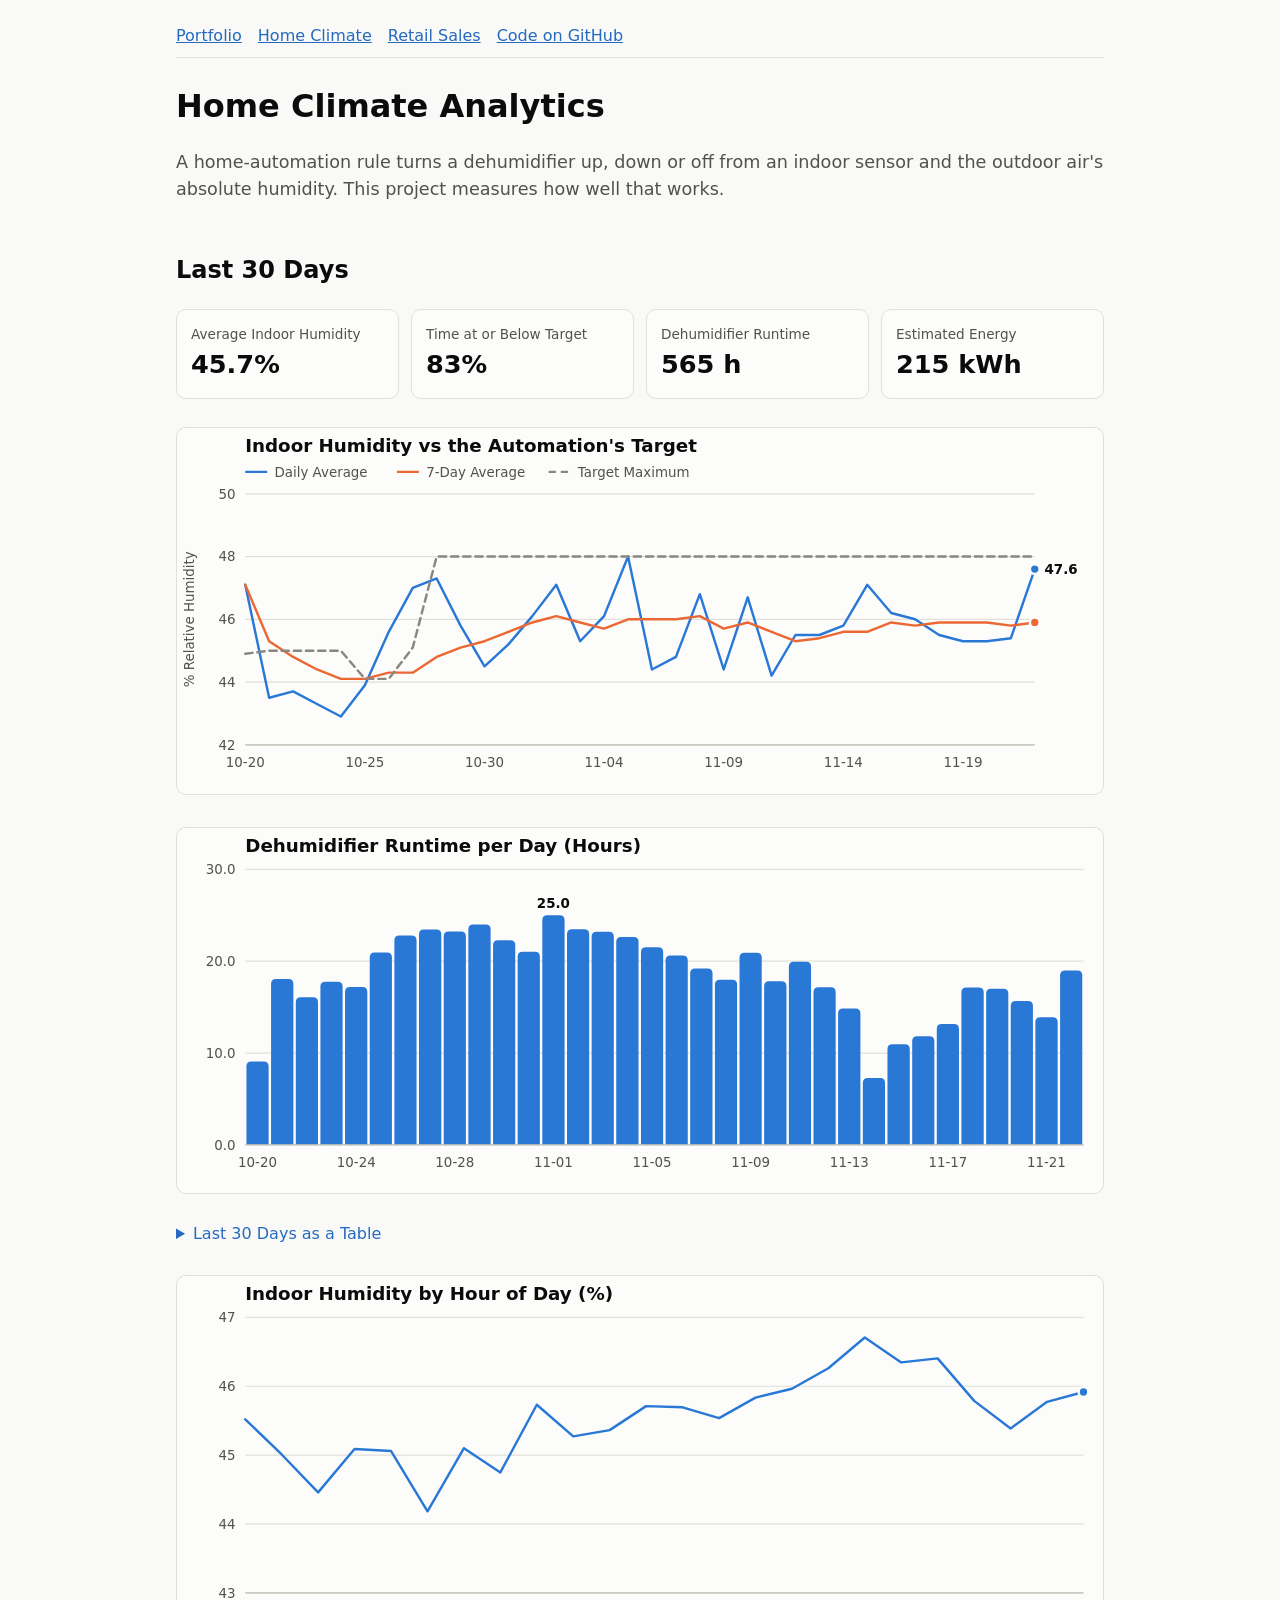
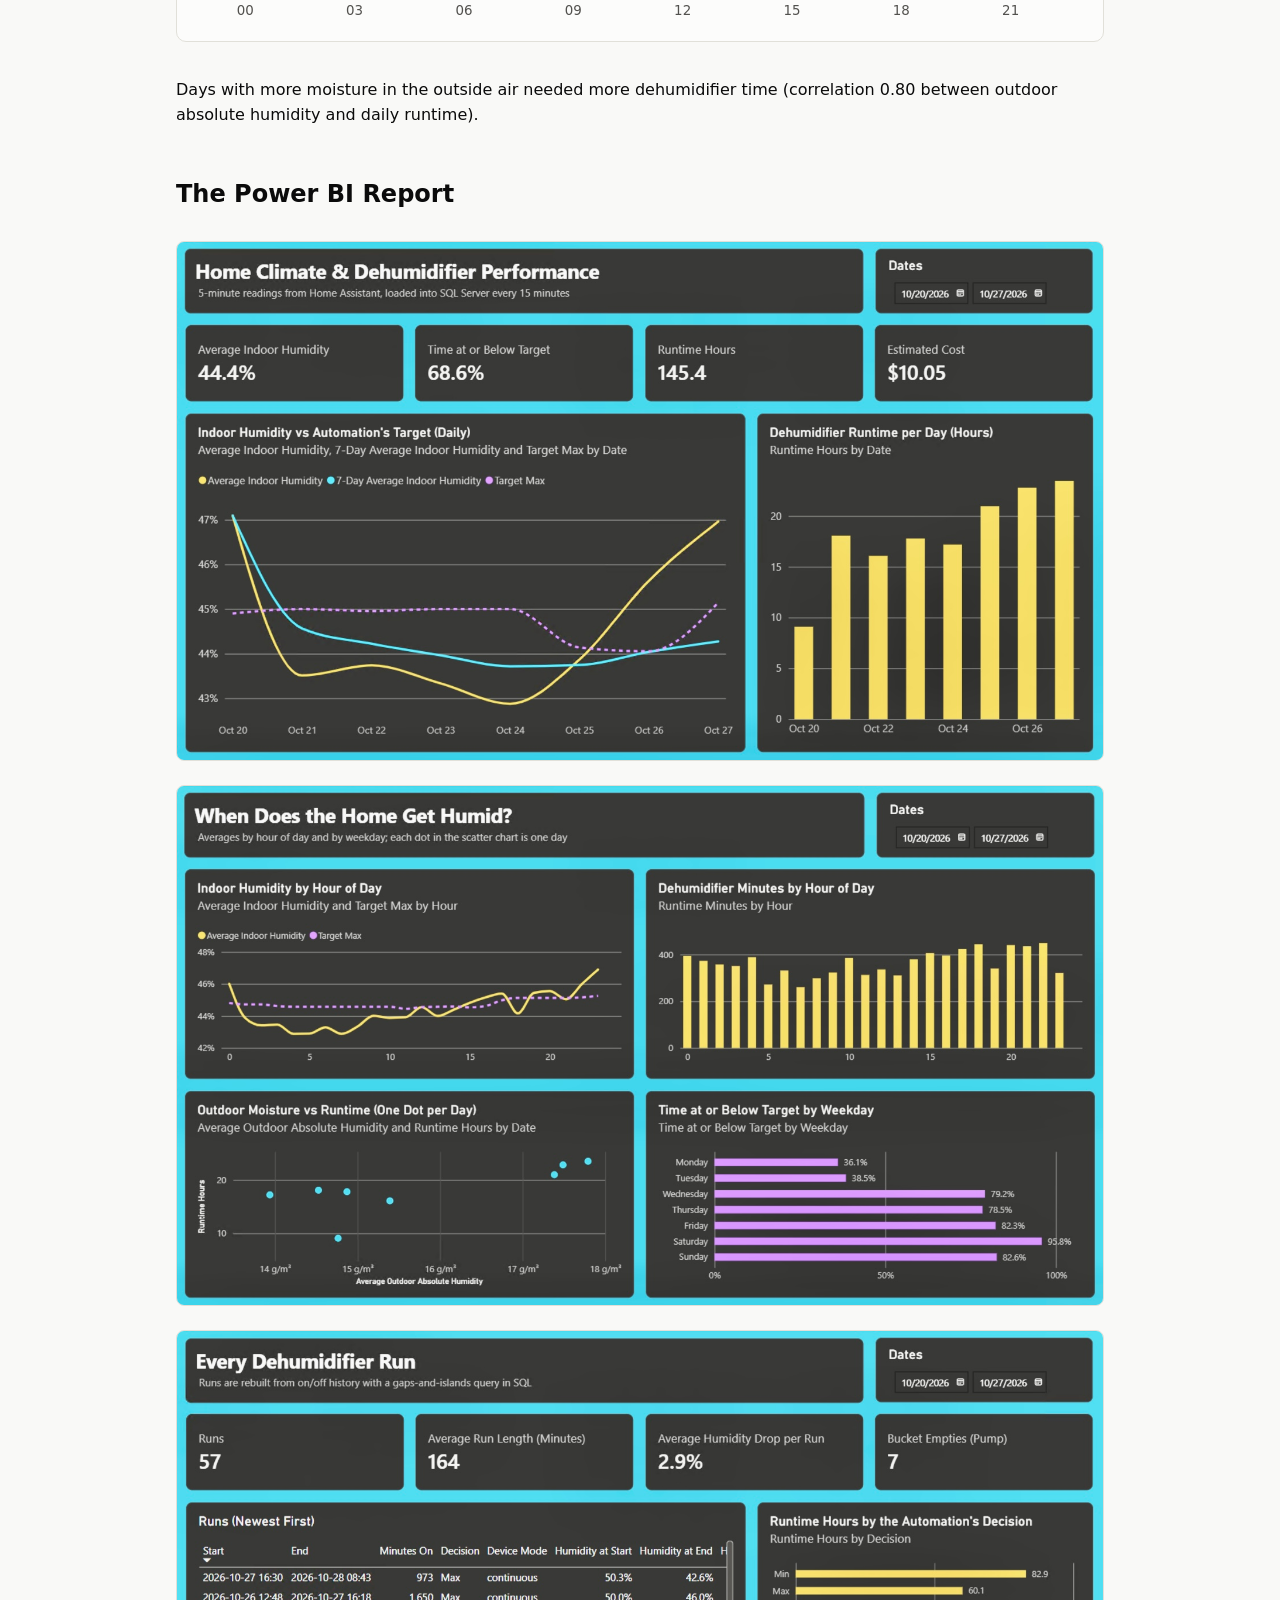
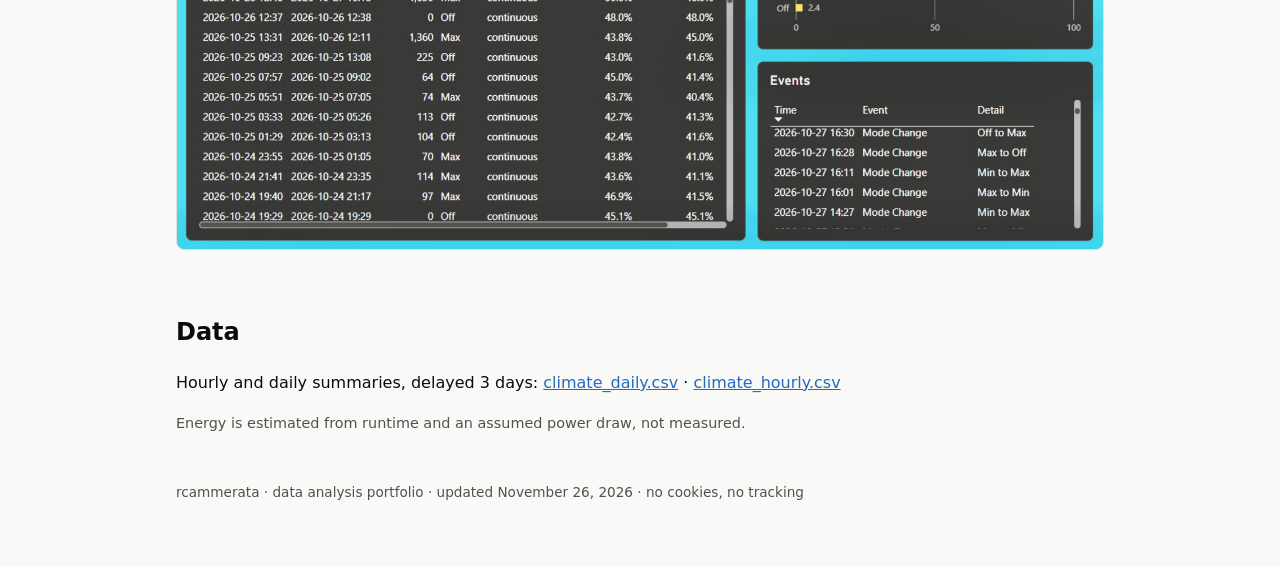
==== commit f5b305ae: "Update data and reports (2026-11-26)" ====
--- a/docs/climate.html
+++ b/docs/climate.html
@@ -15,7 +15,7 @@
 <p class="lead">A home-automation rule turns a dehumidifier up, down or off from an indoor sensor and the
 outdoor air's absolute humidity. This project measures how well that works.</p>
 <h2>Last 30 Days</h2>
-<div class="cards"><div class="card"><div class="k">Average Indoor Humidity</div><div class="v">45.5%</div></div><div class="card"><div class="k">Time at or Below Target</div><div class="v">83%</div></div><div class="card"><div class="k">Dehumidifier Runtime</div><div class="v">566 h</div></div><div class="card"><div class="k">Estimated Energy</div><div class="v">215 kWh</div></div></div>
+<div class="cards"><div class="card"><div class="k">Average Indoor Humidity</div><div class="v">45.7%</div></div><div class="card"><div class="k">Time at or Below Target</div><div class="v">83%</div></div><div class="card"><div class="k">Dehumidifier Runtime</div><div class="v">565 h</div></div><div class="card"><div class="k">Estimated Energy</div><div class="v">215 kWh</div></div></div>
 <svg xmlns="http://www.w3.org/2000/svg" viewBox="0 0 760 300" role="img" aria-label="Indoor Humidity vs the Automation&#x27;s Target" class="chart">
 <title>Indoor Humidity vs the Automation&#x27;s Target</title>
 <text x="56" y="20" class="chart-title">Indoor Humidity vs the Automation&#x27;s Target</text>
@@ -38,83 +38,86 @@
 <line x1="56" x2="704" y1="260.0" y2="260.0" class="baseline"/>
 <text x="14" y="157.0" class="axis" text-anchor="middle" transform="rotate(-90 14 157.0)">% Relative Humidity</text>
 <text x="56.0" y="278" class="axis" text-anchor="middle">10-20</text>
-<text x="139.6" y="278" class="axis" text-anchor="middle">10-24</text>
-<text x="223.2" y="278" class="axis" text-anchor="middle">10-28</text>
-<text x="306.8" y="278" class="axis" text-anchor="middle">11-01</text>
-<text x="390.5" y="278" class="axis" text-anchor="middle">11-05</text>
-<text x="474.1" y="278" class="axis" text-anchor="middle">11-09</text>
-<text x="557.7" y="278" class="axis" text-anchor="middle">11-13</text>
-<text x="641.3" y="278" class="axis" text-anchor="middle">11-17</text>
-<polyline points="56.0,128.7 76.9,221.4 97.8,216.2 118.7,226.5 139.6,236.8 160.5,211.1 181.4,167.3 202.3,131.2 223.2,123.5 244.1,162.2 265.0,195.6 285.9,177.6 306.8,154.4 327.7,128.7 348.6,175.0 369.5,154.4 390.5,105.5 411.4,198.2 432.3,187.9 453.2,136.4 474.1,198.2 495.0,139.0 515.9,203.3 536.8,169.9 557.7,169.9 578.6,162.2 599.5,128.7 620.4,151.8 641.3,157.0 662.2,169.9 683.1,175.0 704.0,175.0" fill="none" class="s1 line"/>
-<circle cx="704.0" cy="175.0" r="4" class="f1 dot"/>
-<text x="712.0" y="179.0" class="value">45.3</text>
-<polyline points="56.0,128.7 76.9,175.0 97.8,187.9 118.7,198.2 139.6,205.9 160.5,205.9 181.4,200.8 202.3,200.8 223.2,187.9 244.1,180.2 265.0,175.0 285.9,167.3 306.8,159.6 327.7,154.4 348.6,159.6 369.5,164.7 390.5,157.0 411.4,157.0 432.3,157.0 453.2,154.4 474.1,164.7 495.0,159.6 515.9,167.3 536.8,175.0 557.7,172.5 578.6,167.3 599.5,167.3 620.4,159.6 641.3,162.2 662.2,159.6 683.1,159.6 704.0,159.6" fill="none" class="s2 line"/>
+<text x="154.2" y="278" class="axis" text-anchor="middle">10-25</text>
+<text x="252.4" y="278" class="axis" text-anchor="middle">10-30</text>
+<text x="350.5" y="278" class="axis" text-anchor="middle">11-04</text>
+<text x="448.7" y="278" class="axis" text-anchor="middle">11-09</text>
+<text x="546.9" y="278" class="axis" text-anchor="middle">11-14</text>
+<text x="645.1" y="278" class="axis" text-anchor="middle">11-19</text>
+<polyline points="56.0,128.7 75.6,221.4 95.3,216.2 114.9,226.5 134.5,236.8 154.2,211.1 173.8,167.3 193.5,131.2 213.1,123.5 232.7,162.2 252.4,195.6 272.0,177.6 291.6,154.4 311.3,128.7 330.9,175.0 350.5,154.4 370.2,105.5 389.8,198.2 409.5,187.9 429.1,136.4 448.7,198.2 468.4,139.0 488.0,203.3 507.6,169.9 527.3,169.9 546.9,162.2 566.5,128.7 586.2,151.8 605.8,157.0 625.5,169.9 645.1,175.0 664.7,175.0 684.4,172.5 704.0,115.8" fill="none" class="s1 line"/>
+<circle cx="704.0" cy="115.8" r="4" class="f1 dot"/>
+<text x="712.0" y="119.8" class="value">47.6</text>
+<polyline points="56.0,128.7 75.6,175.0 95.3,187.9 114.9,198.2 134.5,205.9 154.2,205.9 173.8,200.8 193.5,200.8 213.1,187.9 232.7,180.2 252.4,175.0 272.0,167.3 291.6,159.6 311.3,154.4 330.9,159.6 350.5,164.7 370.2,157.0 389.8,157.0 409.5,157.0 429.1,154.4 448.7,164.7 468.4,159.6 488.0,167.3 507.6,175.0 527.3,172.5 546.9,167.3 566.5,167.3 586.2,159.6 605.8,162.2 625.5,159.6 645.1,159.6 664.7,159.6 684.4,162.2 704.0,159.6" fill="none" class="s2 line"/>
 <circle cx="704.0" cy="159.6" r="4" class="f2 dot"/>
-<polyline points="56.0,185.3 76.9,182.8 97.8,182.8 118.7,182.8 139.6,182.8 160.5,205.9 181.4,205.9 202.3,180.2 223.2,105.5 244.1,105.5 265.0,105.5 285.9,105.5 306.8,105.5 327.7,105.5 348.6,105.5 369.5,105.5 390.5,105.5 411.4,105.5 432.3,105.5 453.2,105.5 474.1,105.5 495.0,105.5 515.9,105.5 536.8,105.5 557.7,105.5 578.6,105.5 599.5,105.5 620.4,105.5 641.3,105.5 662.2,105.5 683.1,105.5 704.0,105.5" fill="none" class="ref line" stroke-dasharray="6 4"/>
+<polyline points="56.0,185.3 75.6,182.8 95.3,182.8 114.9,182.8 134.5,182.8 154.2,205.9 173.8,205.9 193.5,180.2 213.1,105.5 232.7,105.5 252.4,105.5 272.0,105.5 291.6,105.5 311.3,105.5 330.9,105.5 350.5,105.5 370.2,105.5 389.8,105.5 409.5,105.5 429.1,105.5 448.7,105.5 468.4,105.5 488.0,105.5 507.6,105.5 527.3,105.5 546.9,105.5 566.5,105.5 586.2,105.5 605.8,105.5 625.5,105.5 645.1,105.5 664.7,105.5 684.4,105.5 704.0,105.5" fill="none" class="ref line" stroke-dasharray="6 4"/>
 <circle cx="56.0" cy="128.7" r="7" class="hit"><title>10-20 · Daily Average: 47.1</title></circle>
-<circle cx="76.9" cy="221.4" r="7" class="hit"><title>10-21 · Daily Average: 43.5</title></circle>
-<circle cx="97.8" cy="216.2" r="7" class="hit"><title>10-22 · Daily Average: 43.7</title></circle>
-<circle cx="118.7" cy="226.5" r="7" class="hit"><title>10-23 · Daily Average: 43.3</title></circle>
-<circle cx="139.6" cy="236.8" r="7" class="hit"><title>10-24 · Daily Average: 42.9</title></circle>
-<circle cx="160.5" cy="211.1" r="7" class="hit"><title>10-25 · Daily Average: 43.9</title></circle>
-<circle cx="181.4" cy="167.3" r="7" class="hit"><title>10-26 · Daily Average: 45.6</title></circle>
-<circle cx="202.3" cy="131.2" r="7" class="hit"><title>10-27 · Daily Average: 47.0</title></circle>
-<circle cx="223.2" cy="123.5" r="7" class="hit"><title>10-28 · Daily Average: 47.3</title></circle>
-<circle cx="244.1" cy="162.2" r="7" class="hit"><title>10-29 · Daily Average: 45.8</title></circle>
-<circle cx="265.0" cy="195.6" r="7" class="hit"><title>10-30 · Daily Average: 44.5</title></circle>
-<circle cx="285.9" cy="177.6" r="7" class="hit"><title>10-31 · Daily Average: 45.2</title></circle>
-<circle cx="306.8" cy="154.4" r="7" class="hit"><title>11-01 · Daily Average: 46.1</title></circle>
-<circle cx="327.7" cy="128.7" r="7" class="hit"><title>11-02 · Daily Average: 47.1</title></circle>
-<circle cx="348.6" cy="175.0" r="7" class="hit"><title>11-03 · Daily Average: 45.3</title></circle>
-<circle cx="369.5" cy="154.4" r="7" class="hit"><title>11-04 · Daily Average: 46.1</title></circle>
-<circle cx="390.5" cy="105.5" r="7" class="hit"><title>11-05 · Daily Average: 48.0</title></circle>
-<circle cx="411.4" cy="198.2" r="7" class="hit"><title>11-06 · Daily Average: 44.4</title></circle>
-<circle cx="432.3" cy="187.9" r="7" class="hit"><title>11-07 · Daily Average: 44.8</title></circle>
-<circle cx="453.2" cy="136.4" r="7" class="hit"><title>11-08 · Daily Average: 46.8</title></circle>
-<circle cx="474.1" cy="198.2" r="7" class="hit"><title>11-09 · Daily Average: 44.4</title></circle>
-<circle cx="495.0" cy="139.0" r="7" class="hit"><title>11-10 · Daily Average: 46.7</title></circle>
-<circle cx="515.9" cy="203.3" r="7" class="hit"><title>11-11 · Daily Average: 44.2</title></circle>
-<circle cx="536.8" cy="169.9" r="7" class="hit"><title>11-12 · Daily Average: 45.5</title></circle>
-<circle cx="557.7" cy="169.9" r="7" class="hit"><title>11-13 · Daily Average: 45.5</title></circle>
-<circle cx="578.6" cy="162.2" r="7" class="hit"><title>11-14 · Daily Average: 45.8</title></circle>
-<circle cx="599.5" cy="128.7" r="7" class="hit"><title>11-15 · Daily Average: 47.1</title></circle>
-<circle cx="620.4" cy="151.8" r="7" class="hit"><title>11-16 · Daily Average: 46.2</title></circle>
-<circle cx="641.3" cy="157.0" r="7" class="hit"><title>11-17 · Daily Average: 46.0</title></circle>
-<circle cx="662.2" cy="169.9" r="7" class="hit"><title>11-18 · Daily Average: 45.5</title></circle>
-<circle cx="683.1" cy="175.0" r="7" class="hit"><title>11-19 · Daily Average: 45.3</title></circle>
-<circle cx="704.0" cy="175.0" r="7" class="hit"><title>11-20 · Daily Average: 45.3</title></circle>
+<circle cx="75.6" cy="221.4" r="7" class="hit"><title>10-21 · Daily Average: 43.5</title></circle>
+<circle cx="95.3" cy="216.2" r="7" class="hit"><title>10-22 · Daily Average: 43.7</title></circle>
+<circle cx="114.9" cy="226.5" r="7" class="hit"><title>10-23 · Daily Average: 43.3</title></circle>
+<circle cx="134.5" cy="236.8" r="7" class="hit"><title>10-24 · Daily Average: 42.9</title></circle>
+<circle cx="154.2" cy="211.1" r="7" class="hit"><title>10-25 · Daily Average: 43.9</title></circle>
+<circle cx="173.8" cy="167.3" r="7" class="hit"><title>10-26 · Daily Average: 45.6</title></circle>
+<circle cx="193.5" cy="131.2" r="7" class="hit"><title>10-27 · Daily Average: 47.0</title></circle>
+<circle cx="213.1" cy="123.5" r="7" class="hit"><title>10-28 · Daily Average: 47.3</title></circle>
+<circle cx="232.7" cy="162.2" r="7" class="hit"><title>10-29 · Daily Average: 45.8</title></circle>
+<circle cx="252.4" cy="195.6" r="7" class="hit"><title>10-30 · Daily Average: 44.5</title></circle>
+<circle cx="272.0" cy="177.6" r="7" class="hit"><title>10-31 · Daily Average: 45.2</title></circle>
+<circle cx="291.6" cy="154.4" r="7" class="hit"><title>11-01 · Daily Average: 46.1</title></circle>
+<circle cx="311.3" cy="128.7" r="7" class="hit"><title>11-02 · Daily Average: 47.1</title></circle>
+<circle cx="330.9" cy="175.0" r="7" class="hit"><title>11-03 · Daily Average: 45.3</title></circle>
+<circle cx="350.5" cy="154.4" r="7" class="hit"><title>11-04 · Daily Average: 46.1</title></circle>
+<circle cx="370.2" cy="105.5" r="7" class="hit"><title>11-05 · Daily Average: 48.0</title></circle>
+<circle cx="389.8" cy="198.2" r="7" class="hit"><title>11-06 · Daily Average: 44.4</title></circle>
+<circle cx="409.5" cy="187.9" r="7" class="hit"><title>11-07 · Daily Average: 44.8</title></circle>
+<circle cx="429.1" cy="136.4" r="7" class="hit"><title>11-08 · Daily Average: 46.8</title></circle>
+<circle cx="448.7" cy="198.2" r="7" class="hit"><title>11-09 · Daily Average: 44.4</title></circle>
+<circle cx="468.4" cy="139.0" r="7" class="hit"><title>11-10 · Daily Average: 46.7</title></circle>
+<circle cx="488.0" cy="203.3" r="7" class="hit"><title>11-11 · Daily Average: 44.2</title></circle>
+<circle cx="507.6" cy="169.9" r="7" class="hit"><title>11-12 · Daily Average: 45.5</title></circle>
+<circle cx="527.3" cy="169.9" r="7" class="hit"><title>11-13 · Daily Average: 45.5</title></circle>
+<circle cx="546.9" cy="162.2" r="7" class="hit"><title>11-14 · Daily Average: 45.8</title></circle>
+<circle cx="566.5" cy="128.7" r="7" class="hit"><title>11-15 · Daily Average: 47.1</title></circle>
+<circle cx="586.2" cy="151.8" r="7" class="hit"><title>11-16 · Daily Average: 46.2</title></circle>
+<circle cx="605.8" cy="157.0" r="7" class="hit"><title>11-17 · Daily Average: 46.0</title></circle>
+<circle cx="625.5" cy="169.9" r="7" class="hit"><title>11-18 · Daily Average: 45.5</title></circle>
+<circle cx="645.1" cy="175.0" r="7" class="hit"><title>11-19 · Daily Average: 45.3</title></circle>
+<circle cx="664.7" cy="175.0" r="7" class="hit"><title>11-20 · Daily Average: 45.3</title></circle>
+<circle cx="684.4" cy="172.5" r="7" class="hit"><title>11-21 · Daily Average: 45.4</title></circle>
+<circle cx="704.0" cy="115.8" r="7" class="hit"><title>11-22 · Daily Average: 47.6</title></circle>
 <circle cx="56.0" cy="128.7" r="7" class="hit"><title>10-20 · 7-Day Average: 47.1</title></circle>
-<circle cx="76.9" cy="175.0" r="7" class="hit"><title>10-21 · 7-Day Average: 45.3</title></circle>
-<circle cx="97.8" cy="187.9" r="7" class="hit"><title>10-22 · 7-Day Average: 44.8</title></circle>
-<circle cx="118.7" cy="198.2" r="7" class="hit"><title>10-23 · 7-Day Average: 44.4</title></circle>
-<circle cx="139.6" cy="205.9" r="7" class="hit"><title>10-24 · 7-Day Average: 44.1</title></circle>
-<circle cx="160.5" cy="205.9" r="7" class="hit"><title>10-25 · 7-Day Average: 44.1</title></circle>
-<circle cx="181.4" cy="200.8" r="7" class="hit"><title>10-26 · 7-Day Average: 44.3</title></circle>
-<circle cx="202.3" cy="200.8" r="7" class="hit"><title>10-27 · 7-Day Average: 44.3</title></circle>
-<circle cx="223.2" cy="187.9" r="7" class="hit"><title>10-28 · 7-Day Average: 44.8</title></circle>
-<circle cx="244.1" cy="180.2" r="7" class="hit"><title>10-29 · 7-Day Average: 45.1</title></circle>
-<circle cx="265.0" cy="175.0" r="7" class="hit"><title>10-30 · 7-Day Average: 45.3</title></circle>
-<circle cx="285.9" cy="167.3" r="7" class="hit"><title>10-31 · 7-Day Average: 45.6</title></circle>
-<circle cx="306.8" cy="159.6" r="7" class="hit"><title>11-01 · 7-Day Average: 45.9</title></circle>
-<circle cx="327.7" cy="154.4" r="7" class="hit"><title>11-02 · 7-Day Average: 46.1</title></circle>
-<circle cx="348.6" cy="159.6" r="7" class="hit"><title>11-03 · 7-Day Average: 45.9</title></circle>
-<circle cx="369.5" cy="164.7" r="7" class="hit"><title>11-04 · 7-Day Average: 45.7</title></circle>
-<circle cx="390.5" cy="157.0" r="7" class="hit"><title>11-05 · 7-Day Average: 46.0</title></circle>
-<circle cx="411.4" cy="157.0" r="7" class="hit"><title>11-06 · 7-Day Average: 46.0</title></circle>
-<circle cx="432.3" cy="157.0" r="7" class="hit"><title>11-07 · 7-Day Average: 46.0</title></circle>
-<circle cx="453.2" cy="154.4" r="7" class="hit"><title>11-08 · 7-Day Average: 46.1</title></circle>
-<circle cx="474.1" cy="164.7" r="7" class="hit"><title>11-09 · 7-Day Average: 45.7</title></circle>
-<circle cx="495.0" cy="159.6" r="7" class="hit"><title>11-10 · 7-Day Average: 45.9</title></circle>
-<circle cx="515.9" cy="167.3" r="7" class="hit"><title>11-11 · 7-Day Average: 45.6</title></circle>
-<circle cx="536.8" cy="175.0" r="7" class="hit"><title>11-12 · 7-Day Average: 45.3</title></circle>
-<circle cx="557.7" cy="172.5" r="7" class="hit"><title>11-13 · 7-Day Average: 45.4</title></circle>
-<circle cx="578.6" cy="167.3" r="7" class="hit"><title>11-14 · 7-Day Average: 45.6</title></circle>
-<circle cx="599.5" cy="167.3" r="7" class="hit"><title>11-15 · 7-Day Average: 45.6</title></circle>
-<circle cx="620.4" cy="159.6" r="7" class="hit"><title>11-16 · 7-Day Average: 45.9</title></circle>
-<circle cx="641.3" cy="162.2" r="7" class="hit"><title>11-17 · 7-Day Average: 45.8</title></circle>
-<circle cx="662.2" cy="159.6" r="7" class="hit"><title>11-18 · 7-Day Average: 45.9</title></circle>
-<circle cx="683.1" cy="159.6" r="7" class="hit"><title>11-19 · 7-Day Average: 45.9</title></circle>
-<circle cx="704.0" cy="159.6" r="7" class="hit"><title>11-20 · 7-Day Average: 45.9</title></circle>
+<circle cx="75.6" cy="175.0" r="7" class="hit"><title>10-21 · 7-Day Average: 45.3</title></circle>
+<circle cx="95.3" cy="187.9" r="7" class="hit"><title>10-22 · 7-Day Average: 44.8</title></circle>
+<circle cx="114.9" cy="198.2" r="7" class="hit"><title>10-23 · 7-Day Average: 44.4</title></circle>
+<circle cx="134.5" cy="205.9" r="7" class="hit"><title>10-24 · 7-Day Average: 44.1</title></circle>
+<circle cx="154.2" cy="205.9" r="7" class="hit"><title>10-25 · 7-Day Average: 44.1</title></circle>
+<circle cx="173.8" cy="200.8" r="7" class="hit"><title>10-26 · 7-Day Average: 44.3</title></circle>
+<circle cx="193.5" cy="200.8" r="7" class="hit"><title>10-27 · 7-Day Average: 44.3</title></circle>
+<circle cx="213.1" cy="187.9" r="7" class="hit"><title>10-28 · 7-Day Average: 44.8</title></circle>
+<circle cx="232.7" cy="180.2" r="7" class="hit"><title>10-29 · 7-Day Average: 45.1</title></circle>
+<circle cx="252.4" cy="175.0" r="7" class="hit"><title>10-30 · 7-Day Average: 45.3</title></circle>
+<circle cx="272.0" cy="167.3" r="7" class="hit"><title>10-31 · 7-Day Average: 45.6</title></circle>
+<circle cx="291.6" cy="159.6" r="7" class="hit"><title>11-01 · 7-Day Average: 45.9</title></circle>
+<circle cx="311.3" cy="154.4" r="7" class="hit"><title>11-02 · 7-Day Average: 46.1</title></circle>
+<circle cx="330.9" cy="159.6" r="7" class="hit"><title>11-03 · 7-Day Average: 45.9</title></circle>
+<circle cx="350.5" cy="164.7" r="7" class="hit"><title>11-04 · 7-Day Average: 45.7</title></circle>
+<circle cx="370.2" cy="157.0" r="7" class="hit"><title>11-05 · 7-Day Average: 46.0</title></circle>
+<circle cx="389.8" cy="157.0" r="7" class="hit"><title>11-06 · 7-Day Average: 46.0</title></circle>
+<circle cx="409.5" cy="157.0" r="7" class="hit"><title>11-07 · 7-Day Average: 46.0</title></circle>
+<circle cx="429.1" cy="154.4" r="7" class="hit"><title>11-08 · 7-Day Average: 46.1</title></circle>
+<circle cx="448.7" cy="164.7" r="7" class="hit"><title>11-09 · 7-Day Average: 45.7</title></circle>
+<circle cx="468.4" cy="159.6" r="7" class="hit"><title>11-10 · 7-Day Average: 45.9</title></circle>
+<circle cx="488.0" cy="167.3" r="7" class="hit"><title>11-11 · 7-Day Average: 45.6</title></circle>
+<circle cx="507.6" cy="175.0" r="7" class="hit"><title>11-12 · 7-Day Average: 45.3</title></circle>
+<circle cx="527.3" cy="172.5" r="7" class="hit"><title>11-13 · 7-Day Average: 45.4</title></circle>
+<circle cx="546.9" cy="167.3" r="7" class="hit"><title>11-14 · 7-Day Average: 45.6</title></circle>
+<circle cx="566.5" cy="167.3" r="7" class="hit"><title>11-15 · 7-Day Average: 45.6</title></circle>
+<circle cx="586.2" cy="159.6" r="7" class="hit"><title>11-16 · 7-Day Average: 45.9</title></circle>
+<circle cx="605.8" cy="162.2" r="7" class="hit"><title>11-17 · 7-Day Average: 45.8</title></circle>
+<circle cx="625.5" cy="159.6" r="7" class="hit"><title>11-18 · 7-Day Average: 45.9</title></circle>
+<circle cx="645.1" cy="159.6" r="7" class="hit"><title>11-19 · 7-Day Average: 45.9</title></circle>
+<circle cx="664.7" cy="159.6" r="7" class="hit"><title>11-20 · 7-Day Average: 45.9</title></circle>
+<circle cx="684.4" cy="162.2" r="7" class="hit"><title>11-21 · 7-Day Average: 45.8</title></circle>
+<circle cx="704.0" cy="159.6" r="7" class="hit"><title>11-22 · 7-Day Average: 45.9</title></circle>
 </svg>
 <svg xmlns="http://www.w3.org/2000/svg" viewBox="0 0 760 300" role="img" aria-label="Dehumidifier Runtime per Day (Hours)" class="chart">
 <title>Dehumidifier Runtime per Day (Hours)</title>
@@ -127,59 +130,64 @@
 <text x="48" y="113.3" class="axis" text-anchor="end">20.0</text>
 <line x1="56" x2="744" y1="34.0" y2="34.0" class="grid"/>
 <text x="48" y="38.0" class="axis" text-anchor="end">30.0</text>
-<path d="M57.0,260.0V195.6Q57.0,191.6 61.0,191.6H72.5Q76.5,191.6 76.5,195.6V260.0Z" class="f1"><title>10-20: 9.1</title></path>
-<text x="66.8" y="278" class="axis" text-anchor="middle">10-20</text>
-<path d="M78.5,260.0V127.9Q78.5,123.9 82.5,123.9H94.0Q98.0,123.9 98.0,127.9V260.0Z" class="f1"><title>10-21: 18.1</title></path>
-<path d="M100.0,260.0V142.9Q100.0,138.9 104.0,138.9H115.5Q119.5,138.9 119.5,142.9V260.0Z" class="f1"><title>10-22: 16.1</title></path>
-<path d="M121.5,260.0V130.1Q121.5,126.1 125.5,126.1H137.0Q141.0,126.1 141.0,130.1V260.0Z" class="f1"><title>10-23: 17.8</title></path>
-<path d="M143.0,260.0V134.5Q143.0,130.5 147.0,130.5H158.5Q162.5,130.5 162.5,134.5V260.0Z" class="f1"><title>10-24: 17.2</title></path>
-<text x="152.8" y="278" class="axis" text-anchor="middle">10-24</text>
-<path d="M164.5,260.0V106.1Q164.5,102.1 168.5,102.1H180.0Q184.0,102.1 184.0,106.1V260.0Z" class="f1"><title>10-25: 21.0</title></path>
-<path d="M186.0,260.0V92.3Q186.0,88.3 190.0,88.3H201.5Q205.5,88.3 205.5,92.3V260.0Z" class="f1"><title>10-26: 22.8</title></path>
-<path d="M207.5,260.0V87.3Q207.5,83.3 211.5,83.3H223.0Q227.0,83.3 227.0,87.3V260.0Z" class="f1"><title>10-27: 23.5</title></path>
-<path d="M229.0,260.0V88.9Q229.0,84.9 233.0,84.9H244.5Q248.5,84.9 248.5,88.9V260.0Z" class="f1"><title>10-28: 23.2</title></path>
-<text x="238.8" y="278" class="axis" text-anchor="middle">10-28</text>
-<path d="M250.5,260.0V83.2Q250.5,79.2 254.5,79.2H266.0Q270.0,79.2 270.0,83.2V260.0Z" class="f1"><title>10-29: 24.0</title></path>
-<path d="M272.0,260.0V96.2Q272.0,92.2 276.0,92.2H287.5Q291.5,92.2 291.5,96.2V260.0Z" class="f1"><title>10-30: 22.3</title></path>
-<path d="M293.5,260.0V105.6Q293.5,101.6 297.5,101.6H309.0Q313.0,101.6 313.0,105.6V260.0Z" class="f1"><title>10-31: 21.0</title></path>
-<path d="M315.0,260.0V75.7Q315.0,71.7 319.0,71.7H330.5Q334.5,71.7 334.5,75.7V260.0Z" class="f1"><title>11-01: 25.0</title></path>
-<text x="324.8" y="65.7" class="value" text-anchor="middle">25.0</text>
-<text x="324.8" y="278" class="axis" text-anchor="middle">11-01</text>
-<path d="M336.5,260.0V87.0Q336.5,83.0 340.5,83.0H352.0Q356.0,83.0 356.0,87.0V260.0Z" class="f1"><title>11-02: 23.5</title></path>
-<path d="M358.0,260.0V89.1Q358.0,85.1 362.0,85.1H373.5Q377.5,85.1 377.5,89.1V260.0Z" class="f1"><title>11-03: 23.2</title></path>
-<path d="M379.5,260.0V93.4Q379.5,89.4 383.5,89.4H395.0Q399.0,89.4 399.0,93.4V260.0Z" class="f1"><title>11-04: 22.6</title></path>
-<path d="M401.0,260.0V101.9Q401.0,97.9 405.0,97.9H416.5Q420.5,97.9 420.5,101.9V260.0Z" class="f1"><title>11-05: 21.5</title></path>
-<text x="410.8" y="278" class="axis" text-anchor="middle">11-05</text>
-<path d="M422.5,260.0V108.6Q422.5,104.6 426.5,104.6H438.0Q442.0,104.6 442.0,108.6V260.0Z" class="f1"><title>11-06: 20.6</title></path>
-<path d="M444.0,260.0V119.3Q444.0,115.3 448.0,115.3H459.5Q463.5,115.3 463.5,119.3V260.0Z" class="f1"><title>11-07: 19.2</title></path>
-<path d="M465.5,260.0V128.5Q465.5,124.5 469.5,124.5H481.0Q485.0,124.5 485.0,128.5V260.0Z" class="f1"><title>11-08: 18.0</title></path>
-<path d="M487.0,260.0V106.3Q487.0,102.3 491.0,102.3H502.5Q506.5,102.3 506.5,106.3V260.0Z" class="f1"><title>11-09: 20.9</title></path>
-<text x="496.8" y="278" class="axis" text-anchor="middle">11-09</text>
-<path d="M508.5,260.0V129.8Q508.5,125.8 512.5,125.8H524.0Q528.0,125.8 528.0,129.8V260.0Z" class="f1"><title>11-10: 17.8</title></path>
-<path d="M530.0,260.0V113.8Q530.0,109.8 534.0,109.8H545.5Q549.5,109.8 549.5,113.8V260.0Z" class="f1"><title>11-11: 19.9</title></path>
-<path d="M551.5,260.0V134.7Q551.5,130.7 555.5,130.7H567.0Q571.0,130.7 571.0,134.7V260.0Z" class="f1"><title>11-12: 17.2</title></path>
-<path d="M573.0,260.0V152.1Q573.0,148.1 577.0,148.1H588.5Q592.5,148.1 592.5,152.1V260.0Z" class="f1"><title>11-13: 14.8</title></path>
-<text x="582.8" y="278" class="axis" text-anchor="middle">11-13</text>
-<path d="M594.5,260.0V209.2Q594.5,205.2 598.5,205.2H610.0Q614.0,205.2 614.0,209.2V260.0Z" class="f1"><title>11-14: 7.3</title></path>
-<path d="M616.0,260.0V181.4Q616.0,177.4 620.0,177.4H631.5Q635.5,177.4 635.5,181.4V260.0Z" class="f1"><title>11-15: 11.0</title></path>
-<path d="M637.5,260.0V175.0Q637.5,171.0 641.5,171.0H653.0Q657.0,171.0 657.0,175.0V260.0Z" class="f1"><title>11-16: 11.8</title></path>
-<path d="M659.0,260.0V164.9Q659.0,160.9 663.0,160.9H674.5Q678.5,160.9 678.5,164.9V260.0Z" class="f1"><title>11-17: 13.2</title></path>
-<text x="668.8" y="278" class="axis" text-anchor="middle">11-17</text>
-<path d="M680.5,260.0V134.9Q680.5,130.9 684.5,130.9H696.0Q700.0,130.9 700.0,134.9V260.0Z" class="f1"><title>11-18: 17.1</title></path>
-<path d="M702.0,260.0V135.9Q702.0,131.9 706.0,131.9H717.5Q721.5,131.9 721.5,135.9V260.0Z" class="f1"><title>11-19: 17.0</title></path>
-<path d="M723.5,260.0V145.9Q723.5,141.9 727.5,141.9H739.0Q743.0,141.9 743.0,145.9V260.0Z" class="f1"><title>11-20: 15.7</title></path>
+<path d="M57.0,260.0V195.6Q57.0,191.6 61.0,191.6H71.2Q75.2,191.6 75.2,195.6V260.0Z" class="f1"><title>10-20: 9.1</title></path>
+<text x="66.1" y="278" class="axis" text-anchor="middle">10-20</text>
+<path d="M77.2,260.0V127.9Q77.2,123.9 81.2,123.9H91.5Q95.5,123.9 95.5,127.9V260.0Z" class="f1"><title>10-21: 18.1</title></path>
+<path d="M97.5,260.0V142.9Q97.5,138.9 101.5,138.9H111.7Q115.7,138.9 115.7,142.9V260.0Z" class="f1"><title>10-22: 16.1</title></path>
+<path d="M117.7,260.0V130.1Q117.7,126.1 121.7,126.1H131.9Q135.9,126.1 135.9,130.1V260.0Z" class="f1"><title>10-23: 17.8</title></path>
+<path d="M137.9,260.0V134.5Q137.9,130.5 141.9,130.5H152.2Q156.2,130.5 156.2,134.5V260.0Z" class="f1"><title>10-24: 17.2</title></path>
+<text x="147.1" y="278" class="axis" text-anchor="middle">10-24</text>
+<path d="M158.2,260.0V106.1Q158.2,102.1 162.2,102.1H172.4Q176.4,102.1 176.4,106.1V260.0Z" class="f1"><title>10-25: 21.0</title></path>
+<path d="M178.4,260.0V92.3Q178.4,88.3 182.4,88.3H192.6Q196.6,88.3 196.6,92.3V260.0Z" class="f1"><title>10-26: 22.8</title></path>
+<path d="M198.6,260.0V87.3Q198.6,83.3 202.6,83.3H212.9Q216.9,83.3 216.9,87.3V260.0Z" class="f1"><title>10-27: 23.5</title></path>
+<path d="M218.9,260.0V88.9Q218.9,84.9 222.9,84.9H233.1Q237.1,84.9 237.1,88.9V260.0Z" class="f1"><title>10-28: 23.2</title></path>
+<text x="228.0" y="278" class="axis" text-anchor="middle">10-28</text>
+<path d="M239.1,260.0V83.2Q239.1,79.2 243.1,79.2H253.4Q257.4,79.2 257.4,83.2V260.0Z" class="f1"><title>10-29: 24.0</title></path>
+<path d="M259.4,260.0V96.2Q259.4,92.2 263.4,92.2H273.6Q277.6,92.2 277.6,96.2V260.0Z" class="f1"><title>10-30: 22.3</title></path>
+<path d="M279.6,260.0V105.6Q279.6,101.6 283.6,101.6H293.8Q297.8,101.6 297.8,105.6V260.0Z" class="f1"><title>10-31: 21.0</title></path>
+<path d="M299.8,260.0V75.7Q299.8,71.7 303.8,71.7H314.1Q318.1,71.7 318.1,75.7V260.0Z" class="f1"><title>11-01: 25.0</title></path>
+<text x="308.9" y="65.7" class="value" text-anchor="middle">25.0</text>
+<text x="308.9" y="278" class="axis" text-anchor="middle">11-01</text>
+<path d="M320.1,260.0V87.0Q320.1,83.0 324.1,83.0H334.3Q338.3,83.0 338.3,87.0V260.0Z" class="f1"><title>11-02: 23.5</title></path>
+<path d="M340.3,260.0V89.1Q340.3,85.1 344.3,85.1H354.5Q358.5,85.1 358.5,89.1V260.0Z" class="f1"><title>11-03: 23.2</title></path>
+<path d="M360.5,260.0V93.4Q360.5,89.4 364.5,89.4H374.8Q378.8,89.4 378.8,93.4V260.0Z" class="f1"><title>11-04: 22.6</title></path>
+<path d="M380.8,260.0V101.9Q380.8,97.9 384.8,97.9H395.0Q399.0,97.9 399.0,101.9V260.0Z" class="f1"><title>11-05: 21.5</title></path>
+<text x="389.9" y="278" class="axis" text-anchor="middle">11-05</text>
+<path d="M401.0,260.0V108.6Q401.0,104.6 405.0,104.6H415.2Q419.2,104.6 419.2,108.6V260.0Z" class="f1"><title>11-06: 20.6</title></path>
+<path d="M421.2,260.0V119.3Q421.2,115.3 425.2,115.3H435.5Q439.5,115.3 439.5,119.3V260.0Z" class="f1"><title>11-07: 19.2</title></path>
+<path d="M441.5,260.0V128.5Q441.5,124.5 445.5,124.5H455.7Q459.7,124.5 459.7,128.5V260.0Z" class="f1"><title>11-08: 18.0</title></path>
+<path d="M461.7,260.0V106.3Q461.7,102.3 465.7,102.3H475.9Q479.9,102.3 479.9,106.3V260.0Z" class="f1"><title>11-09: 20.9</title></path>
+<text x="470.8" y="278" class="axis" text-anchor="middle">11-09</text>
+<path d="M481.9,260.0V129.8Q481.9,125.8 485.9,125.8H496.2Q500.2,125.8 500.2,129.8V260.0Z" class="f1"><title>11-10: 17.8</title></path>
+<path d="M502.2,260.0V113.8Q502.2,109.8 506.2,109.8H516.4Q520.4,109.8 520.4,113.8V260.0Z" class="f1"><title>11-11: 19.9</title></path>
+<path d="M522.4,260.0V134.7Q522.4,130.7 526.4,130.7H536.6Q540.6,130.7 540.6,134.7V260.0Z" class="f1"><title>11-12: 17.2</title></path>
+<path d="M542.6,260.0V152.1Q542.6,148.1 546.6,148.1H556.9Q560.9,148.1 560.9,152.1V260.0Z" class="f1"><title>11-13: 14.8</title></path>
+<text x="551.8" y="278" class="axis" text-anchor="middle">11-13</text>
+<path d="M562.9,260.0V209.2Q562.9,205.2 566.9,205.2H577.1Q581.1,205.2 581.1,209.2V260.0Z" class="f1"><title>11-14: 7.3</title></path>
+<path d="M583.1,260.0V181.4Q583.1,177.4 587.1,177.4H597.4Q601.4,177.4 601.4,181.4V260.0Z" class="f1"><title>11-15: 11.0</title></path>
+<path d="M603.4,260.0V175.0Q603.4,171.0 607.4,171.0H617.6Q621.6,171.0 621.6,175.0V260.0Z" class="f1"><title>11-16: 11.8</title></path>
+<path d="M623.6,260.0V164.9Q623.6,160.9 627.6,160.9H637.8Q641.8,160.9 641.8,164.9V260.0Z" class="f1"><title>11-17: 13.2</title></path>
+<text x="632.7" y="278" class="axis" text-anchor="middle">11-17</text>
+<path d="M643.8,260.0V134.9Q643.8,130.9 647.8,130.9H658.1Q662.1,130.9 662.1,134.9V260.0Z" class="f1"><title>11-18: 17.1</title></path>
+<path d="M664.1,260.0V135.9Q664.1,131.9 668.1,131.9H678.3Q682.3,131.9 682.3,135.9V260.0Z" class="f1"><title>11-19: 17.0</title></path>
+<path d="M684.3,260.0V145.9Q684.3,141.9 688.3,141.9H698.5Q702.5,141.9 702.5,145.9V260.0Z" class="f1"><title>11-20: 15.7</title></path>
+<path d="M704.5,260.0V159.4Q704.5,155.4 708.5,155.4H718.8Q722.8,155.4 722.8,159.4V260.0Z" class="f1"><title>11-21: 13.9</title></path>
+<text x="713.6" y="278" class="axis" text-anchor="middle">11-21</text>
+<path d="M724.8,260.0V120.9Q724.8,116.9 728.8,116.9H739.0Q743.0,116.9 743.0,120.9V260.0Z" class="f1"><title>11-22: 19.0</title></path>
 <line x1="56" x2="744" y1="260.0" y2="260.0" class="baseline"/>
 </svg>
-<details><summary>Last 30 Days as a Table</summary><table><thead><tr><th>Date</th><th>Average Humidity</th><th>Target Max</th><th>At or Below Target</th><th>Runtime (Hours)</th></tr></thead><tbody><tr><td>2026-11-20</td><td class="n">45.3%</td><td class="n">48%</td><td class="n">88%</td><td class="n">15.7</td></tr><tr><td>2026-11-19</td><td class="n">45.3%</td><td class="n">48%</td><td class="n">87%</td><td class="n">17.0</td></tr><tr><td>2026-11-18</td><td class="n">45.5%</td><td class="n">48%</td><td class="n">87%</td><td class="n">17.1</td></tr><tr><td>2026-11-17</td><td class="n">46.0%</td><td class="n">48%</td><td class="n">86%</td><td class="n">13.2</td></tr><tr><td>2026-11-16</td><td class="n">46.2%</td><td class="n">48%</td><td class="n">86%</td><td class="n">11.8</td></tr><tr><td>2026-11-15</td><td class="n">47.1%</td><td class="n">48%</td><td class="n">80%</td><td class="n">11.0</td></tr><tr><td>2026-11-14</td><td class="n">45.8%</td><td class="n">48%</td><td class="n">92%</td><td class="n">7.3</td></tr><tr><td>2026-11-13</td><td class="n">45.5%</td><td class="n">48%</td><td class="n">91%</td><td class="n">14.8</td></tr><tr><td>2026-11-12</td><td class="n">45.5%</td><td class="n">48%</td><td class="n">88%</td><td class="n">17.2</td></tr><tr><td>2026-11-11</td><td class="n">44.2%</td><td class="n">48%</td><td class="n">96%</td><td class="n">19.9</td></tr><tr><td>2026-11-10</td><td class="n">46.7%</td><td class="n">48%</td><td class="n">78%</td><td class="n">17.8</td></tr><tr><td>2026-11-09</td><td class="n">44.4%</td><td class="n">48%</td><td class="n">96%</td><td class="n">20.9</td></tr><tr><td>2026-11-08</td><td class="n">46.8%</td><td class="n">48%</td><td class="n">78%</td><td class="n">18.0</td></tr><tr><td>2026-11-07</td><td class="n">44.8%</td><td class="n">48%</td><td class="n">94%</td><td class="n">19.2</td></tr><tr><td>2026-11-06</td><td class="n">44.4%</td><td class="n">48%</td><td class="n">94%</td><td class="n">20.6</td></tr><tr><td>2026-11-05</td><td class="n">48.0%</td><td class="n">48%</td><td class="n">61%</td><td class="n">21.5</td></tr><tr><td>2026-11-04</td><td class="n">46.1%</td><td class="n">48%</td><td class="n">84%</td><td class="n">22.6</td></tr><tr><td>2026-11-03</td><td class="n">45.3%</td><td class="n">48%</td><td class="n">98%</td><td class="n">23.2</td></tr><tr><td>2026-11-02</td><td class="n">47.1%</td><td class="n">48%</td><td class="n">77%</td><td class="n">23.5</td></tr><tr><td>2026-11-01</td><td class="n">46.1%</td><td class="n">48%</td><td class="n">83%</td><td class="n">25.0</td></tr><tr><td>2026-10-31</td><td class="n">45.2%</td><td class="n">48%</td><td class="n">88%</td><td class="n">21.0</td></tr><tr><td>2026-10-30</td><td class="n">44.5%</td><td class="n">48%</td><td class="n">94%</td><td class="n">22.3</td></tr><tr><td>2026-10-29</td><td class="n">45.8%</td><td class="n">48%</td><td class="n">89%</td><td class="n">24.0</td></tr><tr><td>2026-10-28</td><td class="n">47.3%</td><td class="n">48%</td><td class="n">76%</td><td class="n">23.2</td></tr><tr><td>2026-10-27</td><td class="n">47.0%</td><td class="n">45%</td><td class="n">38%</td><td class="n">23.5</td></tr><tr><td>2026-10-26</td><td class="n">45.6%</td><td class="n">44%</td><td class="n">36%</td><td class="n">22.8</td></tr><tr><td>2026-10-25</td><td class="n">43.9%</td><td class="n">44%</td><td class="n">83%</td><td class="n">21.0</td></tr><tr><td>2026-10-24</td><td class="n">42.9%</td><td class="n">45%</td><td class="n">96%</td><td class="n">17.2</td></tr><tr><td>2026-10-23</td><td class="n">43.3%</td><td class="n">45%</td><td class="n">82%</td><td class="n">17.8</td></tr><tr><td>2026-10-22</td><td class="n">43.7%</td><td class="n">45%</td><td class="n">78%</td><td class="n">16.1</td></tr></tbody></table></details>
+<details><summary>Last 30 Days as a Table</summary><table><thead><tr><th>Date</th><th>Average Humidity</th><th>Target Max</th><th>At or Below Target</th><th>Runtime (Hours)</th></tr></thead><tbody><tr><td>2026-11-22</td><td class="n">47.6%</td><td class="n">48%</td><td class="n">70%</td><td class="n">19.0</td></tr><tr><td>2026-11-21</td><td class="n">45.4%</td><td class="n">48%</td><td class="n">88%</td><td class="n">13.9</td></tr><tr><td>2026-11-20</td><td class="n">45.3%</td><td class="n">48%</td><td class="n">88%</td><td class="n">15.7</td></tr><tr><td>2026-11-19</td><td class="n">45.3%</td><td class="n">48%</td><td class="n">87%</td><td class="n">17.0</td></tr><tr><td>2026-11-18</td><td class="n">45.5%</td><td class="n">48%</td><td class="n">87%</td><td class="n">17.1</td></tr><tr><td>2026-11-17</td><td class="n">46.0%</td><td class="n">48%</td><td class="n">86%</td><td class="n">13.2</td></tr><tr><td>2026-11-16</td><td class="n">46.2%</td><td class="n">48%</td><td class="n">86%</td><td class="n">11.8</td></tr><tr><td>2026-11-15</td><td class="n">47.1%</td><td class="n">48%</td><td class="n">80%</td><td class="n">11.0</td></tr><tr><td>2026-11-14</td><td class="n">45.8%</td><td class="n">48%</td><td class="n">92%</td><td class="n">7.3</td></tr><tr><td>2026-11-13</td><td class="n">45.5%</td><td class="n">48%</td><td class="n">91%</td><td class="n">14.8</td></tr><tr><td>2026-11-12</td><td class="n">45.5%</td><td class="n">48%</td><td class="n">88%</td><td class="n">17.2</td></tr><tr><td>2026-11-11</td><td class="n">44.2%</td><td class="n">48%</td><td class="n">96%</td><td class="n">19.9</td></tr><tr><td>2026-11-10</td><td class="n">46.7%</td><td class="n">48%</td><td class="n">78%</td><td class="n">17.8</td></tr><tr><td>2026-11-09</td><td class="n">44.4%</td><td class="n">48%</td><td class="n">96%</td><td class="n">20.9</td></tr><tr><td>2026-11-08</td><td class="n">46.8%</td><td class="n">48%</td><td class="n">78%</td><td class="n">18.0</td></tr><tr><td>2026-11-07</td><td class="n">44.8%</td><td class="n">48%</td><td class="n">94%</td><td class="n">19.2</td></tr><tr><td>2026-11-06</td><td class="n">44.4%</td><td class="n">48%</td><td class="n">94%</td><td class="n">20.6</td></tr><tr><td>2026-11-05</td><td class="n">48.0%</td><td class="n">48%</td><td class="n">61%</td><td class="n">21.5</td></tr><tr><td>2026-11-04</td><td class="n">46.1%</td><td class="n">48%</td><td class="n">84%</td><td class="n">22.6</td></tr><tr><td>2026-11-03</td><td class="n">45.3%</td><td class="n">48%</td><td class="n">98%</td><td class="n">23.2</td></tr><tr><td>2026-11-02</td><td class="n">47.1%</td><td class="n">48%</td><td class="n">77%</td><td class="n">23.5</td></tr><tr><td>2026-11-01</td><td class="n">46.1%</td><td class="n">48%</td><td class="n">83%</td><td class="n">25.0</td></tr><tr><td>2026-10-31</td><td class="n">45.2%</td><td class="n">48%</td><td class="n">88%</td><td class="n">21.0</td></tr><tr><td>2026-10-30</td><td class="n">44.5%</td><td class="n">48%</td><td class="n">94%</td><td class="n">22.3</td></tr><tr><td>2026-10-29</td><td class="n">45.8%</td><td class="n">48%</td><td class="n">89%</td><td class="n">24.0</td></tr><tr><td>2026-10-28</td><td class="n">47.3%</td><td class="n">48%</td><td class="n">76%</td><td class="n">23.2</td></tr><tr><td>2026-10-27</td><td class="n">47.0%</td><td class="n">45%</td><td class="n">38%</td><td class="n">23.5</td></tr><tr><td>2026-10-26</td><td class="n">45.6%</td><td class="n">44%</td><td class="n">36%</td><td class="n">22.8</td></tr><tr><td>2026-10-25</td><td class="n">43.9%</td><td class="n">44%</td><td class="n">83%</td><td class="n">21.0</td></tr><tr><td>2026-10-24</td><td class="n">42.9%</td><td class="n">45%</td><td class="n">96%</td><td class="n">17.2</td></tr></tbody></table></details>
 <svg xmlns="http://www.w3.org/2000/svg" viewBox="0 0 760 300" role="img" aria-label="Indoor Humidity by Hour of Day (%)" class="chart">
 <title>Indoor Humidity by Hour of Day (%)</title>
 <text x="56" y="20" class="chart-title">Indoor Humidity by Hour of Day (%)</text>
 <line x1="56" x2="744" y1="260.0" y2="260.0" class="grid"/>
-<text x="48" y="264.0" class="axis" text-anchor="end">44</text>
-<line x1="56" x2="744" y1="184.7" y2="184.7" class="grid"/>
-<text x="48" y="188.7" class="axis" text-anchor="end">45</text>
-<line x1="56" x2="744" y1="109.3" y2="109.3" class="grid"/>
-<text x="48" y="113.3" class="axis" text-anchor="end">46</text>
+<text x="48" y="264.0" class="axis" text-anchor="end">43</text>
+<line x1="56" x2="744" y1="203.5" y2="203.5" class="grid"/>
+<text x="48" y="207.5" class="axis" text-anchor="end">44</text>
+<line x1="56" x2="744" y1="147.0" y2="147.0" class="grid"/>
+<text x="48" y="151.0" class="axis" text-anchor="end">45</text>
+<line x1="56" x2="744" y1="90.5" y2="90.5" class="grid"/>
+<text x="48" y="94.5" class="axis" text-anchor="end">46</text>
 <line x1="56" x2="744" y1="34.0" y2="34.0" class="grid"/>
 <text x="48" y="38.0" class="axis" text-anchor="end">47</text>
 <line x1="56" x2="744" y1="260.0" y2="260.0" class="baseline"/>
@@ -191,34 +199,34 @@
 <text x="504.7" y="278" class="axis" text-anchor="middle">15</text>
 <text x="594.4" y="278" class="axis" text-anchor="middle">18</text>
 <text x="684.2" y="278" class="axis" text-anchor="middle">21</text>
-<polyline points="56.0,145.1 85.9,190.7 115.8,221.8 145.7,187.8 175.7,183.0 205.6,243.7 235.5,191.0 265.4,197.5 295.3,131.4 325.2,171.8 355.1,149.4 385.0,138.0 415.0,127.8 444.9,159.2 474.8,149.8 504.7,131.0 534.6,94.5 564.5,63.0 594.4,89.6 624.3,77.8 654.3,119.9 684.2,157.1 714.1,131.5 744.0,119.0" fill="none" class="s1 line"/>
-<circle cx="744.0" cy="119.0" r="4" class="f1 dot"/>
-<circle cx="56.0" cy="145.1" r="7" class="hit"><title>00 · Average Indoor Humidity: 45.5</title></circle>
-<circle cx="85.9" cy="190.7" r="7" class="hit"><title>01 · Average Indoor Humidity: 44.9</title></circle>
-<circle cx="115.8" cy="221.8" r="7" class="hit"><title>02 · Average Indoor Humidity: 44.5</title></circle>
-<circle cx="145.7" cy="187.8" r="7" class="hit"><title>03 · Average Indoor Humidity: 45.0</title></circle>
-<circle cx="175.7" cy="183.0" r="7" class="hit"><title>04 · Average Indoor Humidity: 45.0</title></circle>
-<circle cx="205.6" cy="243.7" r="7" class="hit"><title>05 · Average Indoor Humidity: 44.2</title></circle>
-<circle cx="235.5" cy="191.0" r="7" class="hit"><title>06 · Average Indoor Humidity: 44.9</title></circle>
-<circle cx="265.4" cy="197.5" r="7" class="hit"><title>07 · Average Indoor Humidity: 44.8</title></circle>
-<circle cx="295.3" cy="131.4" r="7" class="hit"><title>08 · Average Indoor Humidity: 45.7</title></circle>
-<circle cx="325.2" cy="171.8" r="7" class="hit"><title>09 · Average Indoor Humidity: 45.2</title></circle>
-<circle cx="355.1" cy="149.4" r="7" class="hit"><title>10 · Average Indoor Humidity: 45.5</title></circle>
-<circle cx="385.0" cy="138.0" r="7" class="hit"><title>11 · Average Indoor Humidity: 45.6</title></circle>
-<circle cx="415.0" cy="127.8" r="7" class="hit"><title>12 · Average Indoor Humidity: 45.8</title></circle>
-<circle cx="444.9" cy="159.2" r="7" class="hit"><title>13 · Average Indoor Humidity: 45.3</title></circle>
-<circle cx="474.8" cy="149.8" r="7" class="hit"><title>14 · Average Indoor Humidity: 45.5</title></circle>
-<circle cx="504.7" cy="131.0" r="7" class="hit"><title>15 · Average Indoor Humidity: 45.7</title></circle>
-<circle cx="534.6" cy="94.5" r="7" class="hit"><title>16 · Average Indoor Humidity: 46.2</title></circle>
-<circle cx="564.5" cy="63.0" r="7" class="hit"><title>17 · Average Indoor Humidity: 46.6</title></circle>
-<circle cx="594.4" cy="89.6" r="7" class="hit"><title>18 · Average Indoor Humidity: 46.3</title></circle>
-<circle cx="624.3" cy="77.8" r="7" class="hit"><title>19 · Average Indoor Humidity: 46.4</title></circle>
-<circle cx="654.3" cy="119.9" r="7" class="hit"><title>20 · Average Indoor Humidity: 45.9</title></circle>
-<circle cx="684.2" cy="157.1" r="7" class="hit"><title>21 · Average Indoor Humidity: 45.4</title></circle>
-<circle cx="714.1" cy="131.5" r="7" class="hit"><title>22 · Average Indoor Humidity: 45.7</title></circle>
-<circle cx="744.0" cy="119.0" r="7" class="hit"><title>23 · Average Indoor Humidity: 45.9</title></circle>
+<polyline points="56.0,117.6 85.9,146.5 115.8,177.6 145.7,142.0 175.7,143.7 205.6,193.1 235.5,141.3 265.4,161.2 295.3,105.7 325.2,131.6 355.1,126.5 385.0,106.8 415.0,107.8 444.9,116.7 474.8,99.8 504.7,92.5 534.6,75.7 564.5,50.5 594.4,70.9 624.3,67.6 654.3,102.5 684.2,125.1 714.1,103.3 744.0,95.2" fill="none" class="s1 line"/>
+<circle cx="744.0" cy="95.2" r="4" class="f1 dot"/>
+<circle cx="56.0" cy="117.6" r="7" class="hit"><title>00 · Average Indoor Humidity: 45.5</title></circle>
+<circle cx="85.9" cy="146.5" r="7" class="hit"><title>01 · Average Indoor Humidity: 45.0</title></circle>
+<circle cx="115.8" cy="177.6" r="7" class="hit"><title>02 · Average Indoor Humidity: 44.5</title></circle>
+<circle cx="145.7" cy="142.0" r="7" class="hit"><title>03 · Average Indoor Humidity: 45.1</title></circle>
+<circle cx="175.7" cy="143.7" r="7" class="hit"><title>04 · Average Indoor Humidity: 45.1</title></circle>
+<circle cx="205.6" cy="193.1" r="7" class="hit"><title>05 · Average Indoor Humidity: 44.2</title></circle>
+<circle cx="235.5" cy="141.3" r="7" class="hit"><title>06 · Average Indoor Humidity: 45.1</title></circle>
+<circle cx="265.4" cy="161.2" r="7" class="hit"><title>07 · Average Indoor Humidity: 44.7</title></circle>
+<circle cx="295.3" cy="105.7" r="7" class="hit"><title>08 · Average Indoor Humidity: 45.7</title></circle>
+<circle cx="325.2" cy="131.6" r="7" class="hit"><title>09 · Average Indoor Humidity: 45.3</title></circle>
+<circle cx="355.1" cy="126.5" r="7" class="hit"><title>10 · Average Indoor Humidity: 45.4</title></circle>
+<circle cx="385.0" cy="106.8" r="7" class="hit"><title>11 · Average Indoor Humidity: 45.7</title></circle>
+<circle cx="415.0" cy="107.8" r="7" class="hit"><title>12 · Average Indoor Humidity: 45.7</title></circle>
+<circle cx="444.9" cy="116.7" r="7" class="hit"><title>13 · Average Indoor Humidity: 45.5</title></circle>
+<circle cx="474.8" cy="99.8" r="7" class="hit"><title>14 · Average Indoor Humidity: 45.8</title></circle>
+<circle cx="504.7" cy="92.5" r="7" class="hit"><title>15 · Average Indoor Humidity: 46.0</title></circle>
+<circle cx="534.6" cy="75.7" r="7" class="hit"><title>16 · Average Indoor Humidity: 46.3</title></circle>
+<circle cx="564.5" cy="50.5" r="7" class="hit"><title>17 · Average Indoor Humidity: 46.7</title></circle>
+<circle cx="594.4" cy="70.9" r="7" class="hit"><title>18 · Average Indoor Humidity: 46.3</title></circle>
+<circle cx="624.3" cy="67.6" r="7" class="hit"><title>19 · Average Indoor Humidity: 46.4</title></circle>
+<circle cx="654.3" cy="102.5" r="7" class="hit"><title>20 · Average Indoor Humidity: 45.8</title></circle>
+<circle cx="684.2" cy="125.1" r="7" class="hit"><title>21 · Average Indoor Humidity: 45.4</title></circle>
+<circle cx="714.1" cy="103.3" r="7" class="hit"><title>22 · Average Indoor Humidity: 45.8</title></circle>
+<circle cx="744.0" cy="95.2" r="7" class="hit"><title>23 · Average Indoor Humidity: 45.9</title></circle>
 </svg>
-<p>Days with more moisture in the outside air needed more dehumidifier time (correlation 0.83 between outdoor absolute humidity and daily runtime).</p>
+<p>Days with more moisture in the outside air needed more dehumidifier time (correlation 0.80 between outdoor absolute humidity and daily runtime).</p>
 <h2>The Power BI Report</h2>
 <div class="shots">
 <img src="img/home-climate-overview.png" alt="Home Climate: Power BI page 1" loading="lazy">
@@ -231,7 +239,7 @@
 <a href="data/climate_hourly.csv">climate_hourly.csv</a></p>
 <p class="note">Energy is estimated from runtime and an assumed power draw, not measured.</p>
 
-<footer>rcammerata · data analysis portfolio · updated November 24, 2026 · no cookies, no tracking</footer>
+<footer>rcammerata · data analysis portfolio · updated November 26, 2026 · no cookies, no tracking</footer>
 </main>
 </body>
 </html>
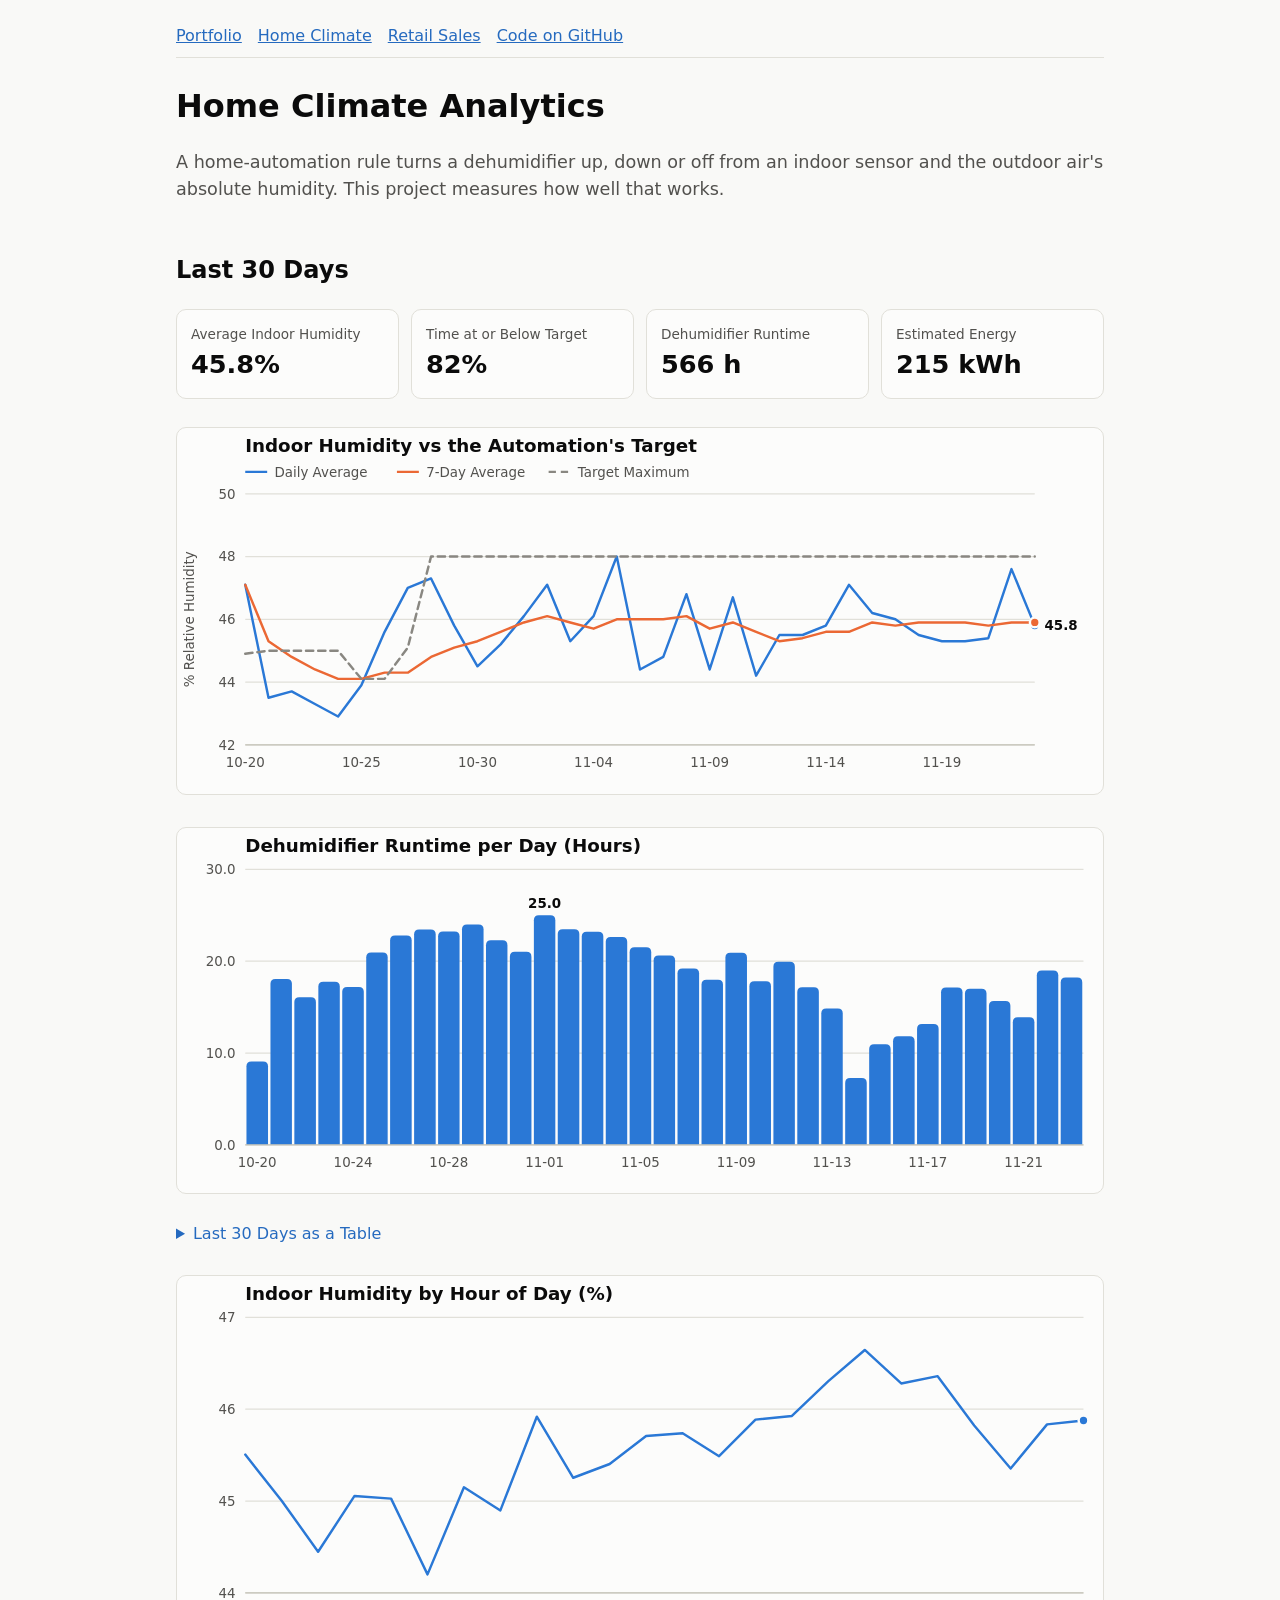
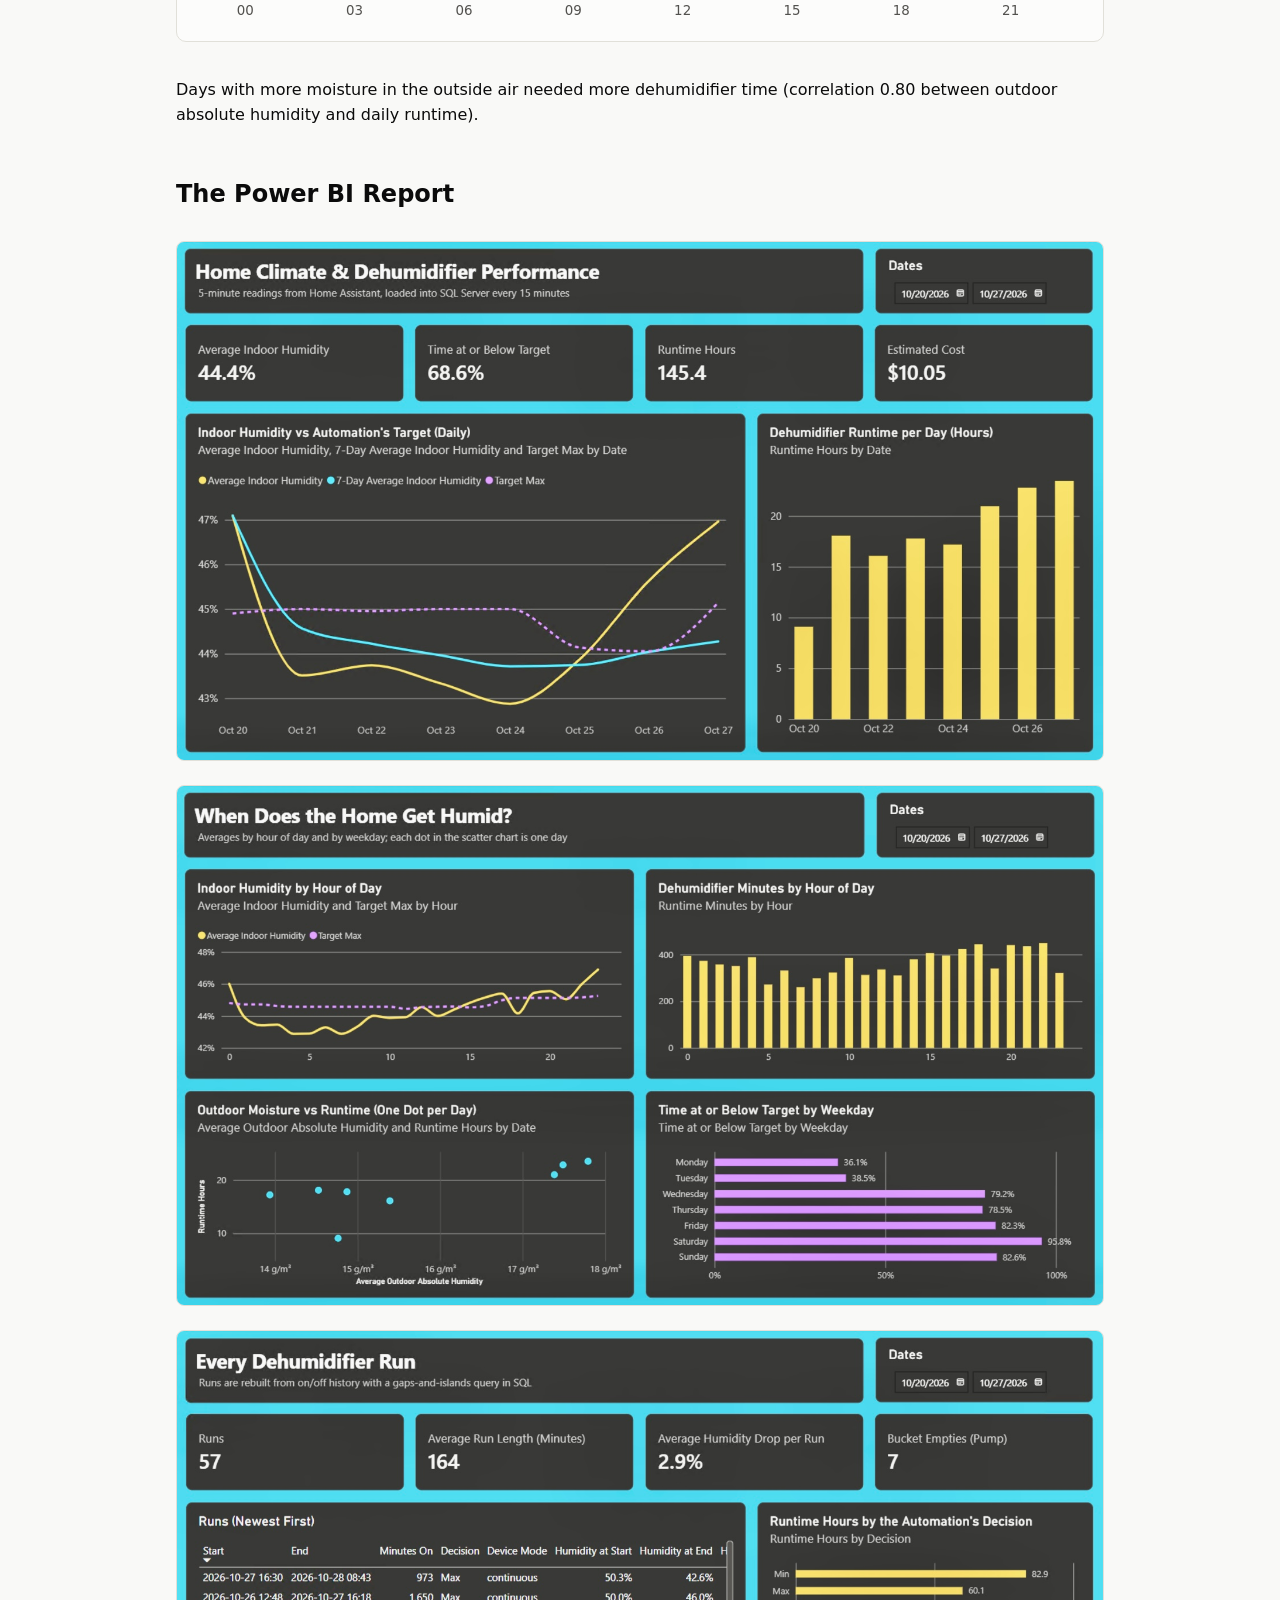
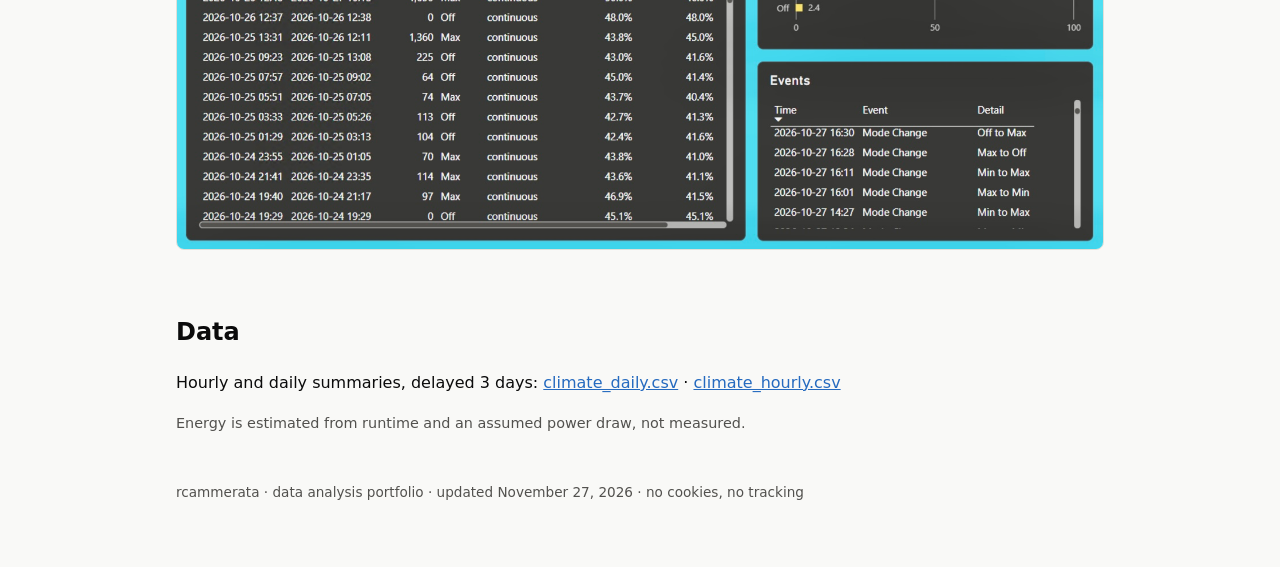
==== commit 8df92e77: "Update data and reports (2026-11-27)" ====
--- a/docs/climate.html
+++ b/docs/climate.html
@@ -15,7 +15,7 @@
 <p class="lead">A home-automation rule turns a dehumidifier up, down or off from an indoor sensor and the
 outdoor air's absolute humidity. This project measures how well that works.</p>
 <h2>Last 30 Days</h2>
-<div class="cards"><div class="card"><div class="k">Average Indoor Humidity</div><div class="v">45.7%</div></div><div class="card"><div class="k">Time at or Below Target</div><div class="v">83%</div></div><div class="card"><div class="k">Dehumidifier Runtime</div><div class="v">565 h</div></div><div class="card"><div class="k">Estimated Energy</div><div class="v">215 kWh</div></div></div>
+<div class="cards"><div class="card"><div class="k">Average Indoor Humidity</div><div class="v">45.8%</div></div><div class="card"><div class="k">Time at or Below Target</div><div class="v">82%</div></div><div class="card"><div class="k">Dehumidifier Runtime</div><div class="v">566 h</div></div><div class="card"><div class="k">Estimated Energy</div><div class="v">215 kWh</div></div></div>
 <svg xmlns="http://www.w3.org/2000/svg" viewBox="0 0 760 300" role="img" aria-label="Indoor Humidity vs the Automation&#x27;s Target" class="chart">
 <title>Indoor Humidity vs the Automation&#x27;s Target</title>
 <text x="56" y="20" class="chart-title">Indoor Humidity vs the Automation&#x27;s Target</text>
@@ -38,86 +38,88 @@
 <line x1="56" x2="704" y1="260.0" y2="260.0" class="baseline"/>
 <text x="14" y="157.0" class="axis" text-anchor="middle" transform="rotate(-90 14 157.0)">% Relative Humidity</text>
 <text x="56.0" y="278" class="axis" text-anchor="middle">10-20</text>
-<text x="154.2" y="278" class="axis" text-anchor="middle">10-25</text>
-<text x="252.4" y="278" class="axis" text-anchor="middle">10-30</text>
-<text x="350.5" y="278" class="axis" text-anchor="middle">11-04</text>
-<text x="448.7" y="278" class="axis" text-anchor="middle">11-09</text>
-<text x="546.9" y="278" class="axis" text-anchor="middle">11-14</text>
-<text x="645.1" y="278" class="axis" text-anchor="middle">11-19</text>
-<polyline points="56.0,128.7 75.6,221.4 95.3,216.2 114.9,226.5 134.5,236.8 154.2,211.1 173.8,167.3 193.5,131.2 213.1,123.5 232.7,162.2 252.4,195.6 272.0,177.6 291.6,154.4 311.3,128.7 330.9,175.0 350.5,154.4 370.2,105.5 389.8,198.2 409.5,187.9 429.1,136.4 448.7,198.2 468.4,139.0 488.0,203.3 507.6,169.9 527.3,169.9 546.9,162.2 566.5,128.7 586.2,151.8 605.8,157.0 625.5,169.9 645.1,175.0 664.7,175.0 684.4,172.5 704.0,115.8" fill="none" class="s1 line"/>
-<circle cx="704.0" cy="115.8" r="4" class="f1 dot"/>
-<text x="712.0" y="119.8" class="value">47.6</text>
-<polyline points="56.0,128.7 75.6,175.0 95.3,187.9 114.9,198.2 134.5,205.9 154.2,205.9 173.8,200.8 193.5,200.8 213.1,187.9 232.7,180.2 252.4,175.0 272.0,167.3 291.6,159.6 311.3,154.4 330.9,159.6 350.5,164.7 370.2,157.0 389.8,157.0 409.5,157.0 429.1,154.4 448.7,164.7 468.4,159.6 488.0,167.3 507.6,175.0 527.3,172.5 546.9,167.3 566.5,167.3 586.2,159.6 605.8,162.2 625.5,159.6 645.1,159.6 664.7,159.6 684.4,162.2 704.0,159.6" fill="none" class="s2 line"/>
+<text x="151.3" y="278" class="axis" text-anchor="middle">10-25</text>
+<text x="246.6" y="278" class="axis" text-anchor="middle">10-30</text>
+<text x="341.9" y="278" class="axis" text-anchor="middle">11-04</text>
+<text x="437.2" y="278" class="axis" text-anchor="middle">11-09</text>
+<text x="532.5" y="278" class="axis" text-anchor="middle">11-14</text>
+<text x="627.8" y="278" class="axis" text-anchor="middle">11-19</text>
+<polyline points="56.0,128.7 75.1,221.4 94.1,216.2 113.2,226.5 132.2,236.8 151.3,211.1 170.4,167.3 189.4,131.2 208.5,123.5 227.5,162.2 246.6,195.6 265.6,177.6 284.7,154.4 303.8,128.7 322.8,175.0 341.9,154.4 360.9,105.5 380.0,198.2 399.1,187.9 418.1,136.4 437.2,198.2 456.2,139.0 475.3,203.3 494.4,169.9 513.4,169.9 532.5,162.2 551.5,128.7 570.6,151.8 589.6,157.0 608.7,169.9 627.8,175.0 646.8,175.0 665.9,172.5 684.9,115.8 704.0,162.2" fill="none" class="s1 line"/>
+<circle cx="704.0" cy="162.2" r="4" class="f1 dot"/>
+<text x="712.0" y="166.2" class="value">45.8</text>
+<polyline points="56.0,128.7 75.1,175.0 94.1,187.9 113.2,198.2 132.2,205.9 151.3,205.9 170.4,200.8 189.4,200.8 208.5,187.9 227.5,180.2 246.6,175.0 265.6,167.3 284.7,159.6 303.8,154.4 322.8,159.6 341.9,164.7 360.9,157.0 380.0,157.0 399.1,157.0 418.1,154.4 437.2,164.7 456.2,159.6 475.3,167.3 494.4,175.0 513.4,172.5 532.5,167.3 551.5,167.3 570.6,159.6 589.6,162.2 608.7,159.6 627.8,159.6 646.8,159.6 665.9,162.2 684.9,159.6 704.0,159.6" fill="none" class="s2 line"/>
 <circle cx="704.0" cy="159.6" r="4" class="f2 dot"/>
-<polyline points="56.0,185.3 75.6,182.8 95.3,182.8 114.9,182.8 134.5,182.8 154.2,205.9 173.8,205.9 193.5,180.2 213.1,105.5 232.7,105.5 252.4,105.5 272.0,105.5 291.6,105.5 311.3,105.5 330.9,105.5 350.5,105.5 370.2,105.5 389.8,105.5 409.5,105.5 429.1,105.5 448.7,105.5 468.4,105.5 488.0,105.5 507.6,105.5 527.3,105.5 546.9,105.5 566.5,105.5 586.2,105.5 605.8,105.5 625.5,105.5 645.1,105.5 664.7,105.5 684.4,105.5 704.0,105.5" fill="none" class="ref line" stroke-dasharray="6 4"/>
+<polyline points="56.0,185.3 75.1,182.8 94.1,182.8 113.2,182.8 132.2,182.8 151.3,205.9 170.4,205.9 189.4,180.2 208.5,105.5 227.5,105.5 246.6,105.5 265.6,105.5 284.7,105.5 303.8,105.5 322.8,105.5 341.9,105.5 360.9,105.5 380.0,105.5 399.1,105.5 418.1,105.5 437.2,105.5 456.2,105.5 475.3,105.5 494.4,105.5 513.4,105.5 532.5,105.5 551.5,105.5 570.6,105.5 589.6,105.5 608.7,105.5 627.8,105.5 646.8,105.5 665.9,105.5 684.9,105.5 704.0,105.5" fill="none" class="ref line" stroke-dasharray="6 4"/>
 <circle cx="56.0" cy="128.7" r="7" class="hit"><title>10-20 · Daily Average: 47.1</title></circle>
-<circle cx="75.6" cy="221.4" r="7" class="hit"><title>10-21 · Daily Average: 43.5</title></circle>
-<circle cx="95.3" cy="216.2" r="7" class="hit"><title>10-22 · Daily Average: 43.7</title></circle>
-<circle cx="114.9" cy="226.5" r="7" class="hit"><title>10-23 · Daily Average: 43.3</title></circle>
-<circle cx="134.5" cy="236.8" r="7" class="hit"><title>10-24 · Daily Average: 42.9</title></circle>
-<circle cx="154.2" cy="211.1" r="7" class="hit"><title>10-25 · Daily Average: 43.9</title></circle>
-<circle cx="173.8" cy="167.3" r="7" class="hit"><title>10-26 · Daily Average: 45.6</title></circle>
-<circle cx="193.5" cy="131.2" r="7" class="hit"><title>10-27 · Daily Average: 47.0</title></circle>
-<circle cx="213.1" cy="123.5" r="7" class="hit"><title>10-28 · Daily Average: 47.3</title></circle>
-<circle cx="232.7" cy="162.2" r="7" class="hit"><title>10-29 · Daily Average: 45.8</title></circle>
-<circle cx="252.4" cy="195.6" r="7" class="hit"><title>10-30 · Daily Average: 44.5</title></circle>
-<circle cx="272.0" cy="177.6" r="7" class="hit"><title>10-31 · Daily Average: 45.2</title></circle>
-<circle cx="291.6" cy="154.4" r="7" class="hit"><title>11-01 · Daily Average: 46.1</title></circle>
-<circle cx="311.3" cy="128.7" r="7" class="hit"><title>11-02 · Daily Average: 47.1</title></circle>
-<circle cx="330.9" cy="175.0" r="7" class="hit"><title>11-03 · Daily Average: 45.3</title></circle>
-<circle cx="350.5" cy="154.4" r="7" class="hit"><title>11-04 · Daily Average: 46.1</title></circle>
-<circle cx="370.2" cy="105.5" r="7" class="hit"><title>11-05 · Daily Average: 48.0</title></circle>
-<circle cx="389.8" cy="198.2" r="7" class="hit"><title>11-06 · Daily Average: 44.4</title></circle>
-<circle cx="409.5" cy="187.9" r="7" class="hit"><title>11-07 · Daily Average: 44.8</title></circle>
-<circle cx="429.1" cy="136.4" r="7" class="hit"><title>11-08 · Daily Average: 46.8</title></circle>
-<circle cx="448.7" cy="198.2" r="7" class="hit"><title>11-09 · Daily Average: 44.4</title></circle>
-<circle cx="468.4" cy="139.0" r="7" class="hit"><title>11-10 · Daily Average: 46.7</title></circle>
-<circle cx="488.0" cy="203.3" r="7" class="hit"><title>11-11 · Daily Average: 44.2</title></circle>
-<circle cx="507.6" cy="169.9" r="7" class="hit"><title>11-12 · Daily Average: 45.5</title></circle>
-<circle cx="527.3" cy="169.9" r="7" class="hit"><title>11-13 · Daily Average: 45.5</title></circle>
-<circle cx="546.9" cy="162.2" r="7" class="hit"><title>11-14 · Daily Average: 45.8</title></circle>
-<circle cx="566.5" cy="128.7" r="7" class="hit"><title>11-15 · Daily Average: 47.1</title></circle>
-<circle cx="586.2" cy="151.8" r="7" class="hit"><title>11-16 · Daily Average: 46.2</title></circle>
-<circle cx="605.8" cy="157.0" r="7" class="hit"><title>11-17 · Daily Average: 46.0</title></circle>
-<circle cx="625.5" cy="169.9" r="7" class="hit"><title>11-18 · Daily Average: 45.5</title></circle>
-<circle cx="645.1" cy="175.0" r="7" class="hit"><title>11-19 · Daily Average: 45.3</title></circle>
-<circle cx="664.7" cy="175.0" r="7" class="hit"><title>11-20 · Daily Average: 45.3</title></circle>
-<circle cx="684.4" cy="172.5" r="7" class="hit"><title>11-21 · Daily Average: 45.4</title></circle>
-<circle cx="704.0" cy="115.8" r="7" class="hit"><title>11-22 · Daily Average: 47.6</title></circle>
+<circle cx="75.1" cy="221.4" r="7" class="hit"><title>10-21 · Daily Average: 43.5</title></circle>
+<circle cx="94.1" cy="216.2" r="7" class="hit"><title>10-22 · Daily Average: 43.7</title></circle>
+<circle cx="113.2" cy="226.5" r="7" class="hit"><title>10-23 · Daily Average: 43.3</title></circle>
+<circle cx="132.2" cy="236.8" r="7" class="hit"><title>10-24 · Daily Average: 42.9</title></circle>
+<circle cx="151.3" cy="211.1" r="7" class="hit"><title>10-25 · Daily Average: 43.9</title></circle>
+<circle cx="170.4" cy="167.3" r="7" class="hit"><title>10-26 · Daily Average: 45.6</title></circle>
+<circle cx="189.4" cy="131.2" r="7" class="hit"><title>10-27 · Daily Average: 47.0</title></circle>
+<circle cx="208.5" cy="123.5" r="7" class="hit"><title>10-28 · Daily Average: 47.3</title></circle>
+<circle cx="227.5" cy="162.2" r="7" class="hit"><title>10-29 · Daily Average: 45.8</title></circle>
+<circle cx="246.6" cy="195.6" r="7" class="hit"><title>10-30 · Daily Average: 44.5</title></circle>
+<circle cx="265.6" cy="177.6" r="7" class="hit"><title>10-31 · Daily Average: 45.2</title></circle>
+<circle cx="284.7" cy="154.4" r="7" class="hit"><title>11-01 · Daily Average: 46.1</title></circle>
+<circle cx="303.8" cy="128.7" r="7" class="hit"><title>11-02 · Daily Average: 47.1</title></circle>
+<circle cx="322.8" cy="175.0" r="7" class="hit"><title>11-03 · Daily Average: 45.3</title></circle>
+<circle cx="341.9" cy="154.4" r="7" class="hit"><title>11-04 · Daily Average: 46.1</title></circle>
+<circle cx="360.9" cy="105.5" r="7" class="hit"><title>11-05 · Daily Average: 48.0</title></circle>
+<circle cx="380.0" cy="198.2" r="7" class="hit"><title>11-06 · Daily Average: 44.4</title></circle>
+<circle cx="399.1" cy="187.9" r="7" class="hit"><title>11-07 · Daily Average: 44.8</title></circle>
+<circle cx="418.1" cy="136.4" r="7" class="hit"><title>11-08 · Daily Average: 46.8</title></circle>
+<circle cx="437.2" cy="198.2" r="7" class="hit"><title>11-09 · Daily Average: 44.4</title></circle>
+<circle cx="456.2" cy="139.0" r="7" class="hit"><title>11-10 · Daily Average: 46.7</title></circle>
+<circle cx="475.3" cy="203.3" r="7" class="hit"><title>11-11 · Daily Average: 44.2</title></circle>
+<circle cx="494.4" cy="169.9" r="7" class="hit"><title>11-12 · Daily Average: 45.5</title></circle>
+<circle cx="513.4" cy="169.9" r="7" class="hit"><title>11-13 · Daily Average: 45.5</title></circle>
+<circle cx="532.5" cy="162.2" r="7" class="hit"><title>11-14 · Daily Average: 45.8</title></circle>
+<circle cx="551.5" cy="128.7" r="7" class="hit"><title>11-15 · Daily Average: 47.1</title></circle>
+<circle cx="570.6" cy="151.8" r="7" class="hit"><title>11-16 · Daily Average: 46.2</title></circle>
+<circle cx="589.6" cy="157.0" r="7" class="hit"><title>11-17 · Daily Average: 46.0</title></circle>
+<circle cx="608.7" cy="169.9" r="7" class="hit"><title>11-18 · Daily Average: 45.5</title></circle>
+<circle cx="627.8" cy="175.0" r="7" class="hit"><title>11-19 · Daily Average: 45.3</title></circle>
+<circle cx="646.8" cy="175.0" r="7" class="hit"><title>11-20 · Daily Average: 45.3</title></circle>
+<circle cx="665.9" cy="172.5" r="7" class="hit"><title>11-21 · Daily Average: 45.4</title></circle>
+<circle cx="684.9" cy="115.8" r="7" class="hit"><title>11-22 · Daily Average: 47.6</title></circle>
+<circle cx="704.0" cy="162.2" r="7" class="hit"><title>11-23 · Daily Average: 45.8</title></circle>
 <circle cx="56.0" cy="128.7" r="7" class="hit"><title>10-20 · 7-Day Average: 47.1</title></circle>
-<circle cx="75.6" cy="175.0" r="7" class="hit"><title>10-21 · 7-Day Average: 45.3</title></circle>
-<circle cx="95.3" cy="187.9" r="7" class="hit"><title>10-22 · 7-Day Average: 44.8</title></circle>
-<circle cx="114.9" cy="198.2" r="7" class="hit"><title>10-23 · 7-Day Average: 44.4</title></circle>
-<circle cx="134.5" cy="205.9" r="7" class="hit"><title>10-24 · 7-Day Average: 44.1</title></circle>
-<circle cx="154.2" cy="205.9" r="7" class="hit"><title>10-25 · 7-Day Average: 44.1</title></circle>
-<circle cx="173.8" cy="200.8" r="7" class="hit"><title>10-26 · 7-Day Average: 44.3</title></circle>
-<circle cx="193.5" cy="200.8" r="7" class="hit"><title>10-27 · 7-Day Average: 44.3</title></circle>
-<circle cx="213.1" cy="187.9" r="7" class="hit"><title>10-28 · 7-Day Average: 44.8</title></circle>
-<circle cx="232.7" cy="180.2" r="7" class="hit"><title>10-29 · 7-Day Average: 45.1</title></circle>
-<circle cx="252.4" cy="175.0" r="7" class="hit"><title>10-30 · 7-Day Average: 45.3</title></circle>
-<circle cx="272.0" cy="167.3" r="7" class="hit"><title>10-31 · 7-Day Average: 45.6</title></circle>
-<circle cx="291.6" cy="159.6" r="7" class="hit"><title>11-01 · 7-Day Average: 45.9</title></circle>
-<circle cx="311.3" cy="154.4" r="7" class="hit"><title>11-02 · 7-Day Average: 46.1</title></circle>
-<circle cx="330.9" cy="159.6" r="7" class="hit"><title>11-03 · 7-Day Average: 45.9</title></circle>
-<circle cx="350.5" cy="164.7" r="7" class="hit"><title>11-04 · 7-Day Average: 45.7</title></circle>
-<circle cx="370.2" cy="157.0" r="7" class="hit"><title>11-05 · 7-Day Average: 46.0</title></circle>
-<circle cx="389.8" cy="157.0" r="7" class="hit"><title>11-06 · 7-Day Average: 46.0</title></circle>
-<circle cx="409.5" cy="157.0" r="7" class="hit"><title>11-07 · 7-Day Average: 46.0</title></circle>
-<circle cx="429.1" cy="154.4" r="7" class="hit"><title>11-08 · 7-Day Average: 46.1</title></circle>
-<circle cx="448.7" cy="164.7" r="7" class="hit"><title>11-09 · 7-Day Average: 45.7</title></circle>
-<circle cx="468.4" cy="159.6" r="7" class="hit"><title>11-10 · 7-Day Average: 45.9</title></circle>
-<circle cx="488.0" cy="167.3" r="7" class="hit"><title>11-11 · 7-Day Average: 45.6</title></circle>
-<circle cx="507.6" cy="175.0" r="7" class="hit"><title>11-12 · 7-Day Average: 45.3</title></circle>
-<circle cx="527.3" cy="172.5" r="7" class="hit"><title>11-13 · 7-Day Average: 45.4</title></circle>
-<circle cx="546.9" cy="167.3" r="7" class="hit"><title>11-14 · 7-Day Average: 45.6</title></circle>
-<circle cx="566.5" cy="167.3" r="7" class="hit"><title>11-15 · 7-Day Average: 45.6</title></circle>
-<circle cx="586.2" cy="159.6" r="7" class="hit"><title>11-16 · 7-Day Average: 45.9</title></circle>
-<circle cx="605.8" cy="162.2" r="7" class="hit"><title>11-17 · 7-Day Average: 45.8</title></circle>
-<circle cx="625.5" cy="159.6" r="7" class="hit"><title>11-18 · 7-Day Average: 45.9</title></circle>
-<circle cx="645.1" cy="159.6" r="7" class="hit"><title>11-19 · 7-Day Average: 45.9</title></circle>
-<circle cx="664.7" cy="159.6" r="7" class="hit"><title>11-20 · 7-Day Average: 45.9</title></circle>
-<circle cx="684.4" cy="162.2" r="7" class="hit"><title>11-21 · 7-Day Average: 45.8</title></circle>
-<circle cx="704.0" cy="159.6" r="7" class="hit"><title>11-22 · 7-Day Average: 45.9</title></circle>
+<circle cx="75.1" cy="175.0" r="7" class="hit"><title>10-21 · 7-Day Average: 45.3</title></circle>
+<circle cx="94.1" cy="187.9" r="7" class="hit"><title>10-22 · 7-Day Average: 44.8</title></circle>
+<circle cx="113.2" cy="198.2" r="7" class="hit"><title>10-23 · 7-Day Average: 44.4</title></circle>
+<circle cx="132.2" cy="205.9" r="7" class="hit"><title>10-24 · 7-Day Average: 44.1</title></circle>
+<circle cx="151.3" cy="205.9" r="7" class="hit"><title>10-25 · 7-Day Average: 44.1</title></circle>
+<circle cx="170.4" cy="200.8" r="7" class="hit"><title>10-26 · 7-Day Average: 44.3</title></circle>
+<circle cx="189.4" cy="200.8" r="7" class="hit"><title>10-27 · 7-Day Average: 44.3</title></circle>
+<circle cx="208.5" cy="187.9" r="7" class="hit"><title>10-28 · 7-Day Average: 44.8</title></circle>
+<circle cx="227.5" cy="180.2" r="7" class="hit"><title>10-29 · 7-Day Average: 45.1</title></circle>
+<circle cx="246.6" cy="175.0" r="7" class="hit"><title>10-30 · 7-Day Average: 45.3</title></circle>
+<circle cx="265.6" cy="167.3" r="7" class="hit"><title>10-31 · 7-Day Average: 45.6</title></circle>
+<circle cx="284.7" cy="159.6" r="7" class="hit"><title>11-01 · 7-Day Average: 45.9</title></circle>
+<circle cx="303.8" cy="154.4" r="7" class="hit"><title>11-02 · 7-Day Average: 46.1</title></circle>
+<circle cx="322.8" cy="159.6" r="7" class="hit"><title>11-03 · 7-Day Average: 45.9</title></circle>
+<circle cx="341.9" cy="164.7" r="7" class="hit"><title>11-04 · 7-Day Average: 45.7</title></circle>
+<circle cx="360.9" cy="157.0" r="7" class="hit"><title>11-05 · 7-Day Average: 46.0</title></circle>
+<circle cx="380.0" cy="157.0" r="7" class="hit"><title>11-06 · 7-Day Average: 46.0</title></circle>
+<circle cx="399.1" cy="157.0" r="7" class="hit"><title>11-07 · 7-Day Average: 46.0</title></circle>
+<circle cx="418.1" cy="154.4" r="7" class="hit"><title>11-08 · 7-Day Average: 46.1</title></circle>
+<circle cx="437.2" cy="164.7" r="7" class="hit"><title>11-09 · 7-Day Average: 45.7</title></circle>
+<circle cx="456.2" cy="159.6" r="7" class="hit"><title>11-10 · 7-Day Average: 45.9</title></circle>
+<circle cx="475.3" cy="167.3" r="7" class="hit"><title>11-11 · 7-Day Average: 45.6</title></circle>
+<circle cx="494.4" cy="175.0" r="7" class="hit"><title>11-12 · 7-Day Average: 45.3</title></circle>
+<circle cx="513.4" cy="172.5" r="7" class="hit"><title>11-13 · 7-Day Average: 45.4</title></circle>
+<circle cx="532.5" cy="167.3" r="7" class="hit"><title>11-14 · 7-Day Average: 45.6</title></circle>
+<circle cx="551.5" cy="167.3" r="7" class="hit"><title>11-15 · 7-Day Average: 45.6</title></circle>
+<circle cx="570.6" cy="159.6" r="7" class="hit"><title>11-16 · 7-Day Average: 45.9</title></circle>
+<circle cx="589.6" cy="162.2" r="7" class="hit"><title>11-17 · 7-Day Average: 45.8</title></circle>
+<circle cx="608.7" cy="159.6" r="7" class="hit"><title>11-18 · 7-Day Average: 45.9</title></circle>
+<circle cx="627.8" cy="159.6" r="7" class="hit"><title>11-19 · 7-Day Average: 45.9</title></circle>
+<circle cx="646.8" cy="159.6" r="7" class="hit"><title>11-20 · 7-Day Average: 45.9</title></circle>
+<circle cx="665.9" cy="162.2" r="7" class="hit"><title>11-21 · 7-Day Average: 45.8</title></circle>
+<circle cx="684.9" cy="159.6" r="7" class="hit"><title>11-22 · 7-Day Average: 45.9</title></circle>
+<circle cx="704.0" cy="159.6" r="7" class="hit"><title>11-23 · 7-Day Average: 45.9</title></circle>
 </svg>
 <svg xmlns="http://www.w3.org/2000/svg" viewBox="0 0 760 300" role="img" aria-label="Dehumidifier Runtime per Day (Hours)" class="chart">
 <title>Dehumidifier Runtime per Day (Hours)</title>
@@ -130,64 +132,63 @@
 <text x="48" y="113.3" class="axis" text-anchor="end">20.0</text>
 <line x1="56" x2="744" y1="34.0" y2="34.0" class="grid"/>
 <text x="48" y="38.0" class="axis" text-anchor="end">30.0</text>
-<path d="M57.0,260.0V195.6Q57.0,191.6 61.0,191.6H71.2Q75.2,191.6 75.2,195.6V260.0Z" class="f1"><title>10-20: 9.1</title></path>
-<text x="66.1" y="278" class="axis" text-anchor="middle">10-20</text>
-<path d="M77.2,260.0V127.9Q77.2,123.9 81.2,123.9H91.5Q95.5,123.9 95.5,127.9V260.0Z" class="f1"><title>10-21: 18.1</title></path>
-<path d="M97.5,260.0V142.9Q97.5,138.9 101.5,138.9H111.7Q115.7,138.9 115.7,142.9V260.0Z" class="f1"><title>10-22: 16.1</title></path>
-<path d="M117.7,260.0V130.1Q117.7,126.1 121.7,126.1H131.9Q135.9,126.1 135.9,130.1V260.0Z" class="f1"><title>10-23: 17.8</title></path>
-<path d="M137.9,260.0V134.5Q137.9,130.5 141.9,130.5H152.2Q156.2,130.5 156.2,134.5V260.0Z" class="f1"><title>10-24: 17.2</title></path>
-<text x="147.1" y="278" class="axis" text-anchor="middle">10-24</text>
-<path d="M158.2,260.0V106.1Q158.2,102.1 162.2,102.1H172.4Q176.4,102.1 176.4,106.1V260.0Z" class="f1"><title>10-25: 21.0</title></path>
-<path d="M178.4,260.0V92.3Q178.4,88.3 182.4,88.3H192.6Q196.6,88.3 196.6,92.3V260.0Z" class="f1"><title>10-26: 22.8</title></path>
-<path d="M198.6,260.0V87.3Q198.6,83.3 202.6,83.3H212.9Q216.9,83.3 216.9,87.3V260.0Z" class="f1"><title>10-27: 23.5</title></path>
-<path d="M218.9,260.0V88.9Q218.9,84.9 222.9,84.9H233.1Q237.1,84.9 237.1,88.9V260.0Z" class="f1"><title>10-28: 23.2</title></path>
-<text x="228.0" y="278" class="axis" text-anchor="middle">10-28</text>
-<path d="M239.1,260.0V83.2Q239.1,79.2 243.1,79.2H253.4Q257.4,79.2 257.4,83.2V260.0Z" class="f1"><title>10-29: 24.0</title></path>
-<path d="M259.4,260.0V96.2Q259.4,92.2 263.4,92.2H273.6Q277.6,92.2 277.6,96.2V260.0Z" class="f1"><title>10-30: 22.3</title></path>
-<path d="M279.6,260.0V105.6Q279.6,101.6 283.6,101.6H293.8Q297.8,101.6 297.8,105.6V260.0Z" class="f1"><title>10-31: 21.0</title></path>
-<path d="M299.8,260.0V75.7Q299.8,71.7 303.8,71.7H314.1Q318.1,71.7 318.1,75.7V260.0Z" class="f1"><title>11-01: 25.0</title></path>
-<text x="308.9" y="65.7" class="value" text-anchor="middle">25.0</text>
-<text x="308.9" y="278" class="axis" text-anchor="middle">11-01</text>
-<path d="M320.1,260.0V87.0Q320.1,83.0 324.1,83.0H334.3Q338.3,83.0 338.3,87.0V260.0Z" class="f1"><title>11-02: 23.5</title></path>
-<path d="M340.3,260.0V89.1Q340.3,85.1 344.3,85.1H354.5Q358.5,85.1 358.5,89.1V260.0Z" class="f1"><title>11-03: 23.2</title></path>
-<path d="M360.5,260.0V93.4Q360.5,89.4 364.5,89.4H374.8Q378.8,89.4 378.8,93.4V260.0Z" class="f1"><title>11-04: 22.6</title></path>
-<path d="M380.8,260.0V101.9Q380.8,97.9 384.8,97.9H395.0Q399.0,97.9 399.0,101.9V260.0Z" class="f1"><title>11-05: 21.5</title></path>
-<text x="389.9" y="278" class="axis" text-anchor="middle">11-05</text>
-<path d="M401.0,260.0V108.6Q401.0,104.6 405.0,104.6H415.2Q419.2,104.6 419.2,108.6V260.0Z" class="f1"><title>11-06: 20.6</title></path>
-<path d="M421.2,260.0V119.3Q421.2,115.3 425.2,115.3H435.5Q439.5,115.3 439.5,119.3V260.0Z" class="f1"><title>11-07: 19.2</title></path>
-<path d="M441.5,260.0V128.5Q441.5,124.5 445.5,124.5H455.7Q459.7,124.5 459.7,128.5V260.0Z" class="f1"><title>11-08: 18.0</title></path>
-<path d="M461.7,260.0V106.3Q461.7,102.3 465.7,102.3H475.9Q479.9,102.3 479.9,106.3V260.0Z" class="f1"><title>11-09: 20.9</title></path>
-<text x="470.8" y="278" class="axis" text-anchor="middle">11-09</text>
-<path d="M481.9,260.0V129.8Q481.9,125.8 485.9,125.8H496.2Q500.2,125.8 500.2,129.8V260.0Z" class="f1"><title>11-10: 17.8</title></path>
-<path d="M502.2,260.0V113.8Q502.2,109.8 506.2,109.8H516.4Q520.4,109.8 520.4,113.8V260.0Z" class="f1"><title>11-11: 19.9</title></path>
-<path d="M522.4,260.0V134.7Q522.4,130.7 526.4,130.7H536.6Q540.6,130.7 540.6,134.7V260.0Z" class="f1"><title>11-12: 17.2</title></path>
-<path d="M542.6,260.0V152.1Q542.6,148.1 546.6,148.1H556.9Q560.9,148.1 560.9,152.1V260.0Z" class="f1"><title>11-13: 14.8</title></path>
-<text x="551.8" y="278" class="axis" text-anchor="middle">11-13</text>
-<path d="M562.9,260.0V209.2Q562.9,205.2 566.9,205.2H577.1Q581.1,205.2 581.1,209.2V260.0Z" class="f1"><title>11-14: 7.3</title></path>
-<path d="M583.1,260.0V181.4Q583.1,177.4 587.1,177.4H597.4Q601.4,177.4 601.4,181.4V260.0Z" class="f1"><title>11-15: 11.0</title></path>
-<path d="M603.4,260.0V175.0Q603.4,171.0 607.4,171.0H617.6Q621.6,171.0 621.6,175.0V260.0Z" class="f1"><title>11-16: 11.8</title></path>
-<path d="M623.6,260.0V164.9Q623.6,160.9 627.6,160.9H637.8Q641.8,160.9 641.8,164.9V260.0Z" class="f1"><title>11-17: 13.2</title></path>
-<text x="632.7" y="278" class="axis" text-anchor="middle">11-17</text>
-<path d="M643.8,260.0V134.9Q643.8,130.9 647.8,130.9H658.1Q662.1,130.9 662.1,134.9V260.0Z" class="f1"><title>11-18: 17.1</title></path>
-<path d="M664.1,260.0V135.9Q664.1,131.9 668.1,131.9H678.3Q682.3,131.9 682.3,135.9V260.0Z" class="f1"><title>11-19: 17.0</title></path>
-<path d="M684.3,260.0V145.9Q684.3,141.9 688.3,141.9H698.5Q702.5,141.9 702.5,145.9V260.0Z" class="f1"><title>11-20: 15.7</title></path>
-<path d="M704.5,260.0V159.4Q704.5,155.4 708.5,155.4H718.8Q722.8,155.4 722.8,159.4V260.0Z" class="f1"><title>11-21: 13.9</title></path>
-<text x="713.6" y="278" class="axis" text-anchor="middle">11-21</text>
-<path d="M724.8,260.0V120.9Q724.8,116.9 728.8,116.9H739.0Q743.0,116.9 743.0,120.9V260.0Z" class="f1"><title>11-22: 19.0</title></path>
+<path d="M57.0,260.0V195.6Q57.0,191.6 61.0,191.6H70.7Q74.7,191.6 74.7,195.6V260.0Z" class="f1"><title>10-20: 9.1</title></path>
+<text x="65.8" y="278" class="axis" text-anchor="middle">10-20</text>
+<path d="M76.7,260.0V127.9Q76.7,123.9 80.7,123.9H90.3Q94.3,123.9 94.3,127.9V260.0Z" class="f1"><title>10-21: 18.1</title></path>
+<path d="M96.3,260.0V142.9Q96.3,138.9 100.3,138.9H110.0Q114.0,138.9 114.0,142.9V260.0Z" class="f1"><title>10-22: 16.1</title></path>
+<path d="M116.0,260.0V130.1Q116.0,126.1 120.0,126.1H129.6Q133.6,126.1 133.6,130.1V260.0Z" class="f1"><title>10-23: 17.8</title></path>
+<path d="M135.6,260.0V134.5Q135.6,130.5 139.6,130.5H149.3Q153.3,130.5 153.3,134.5V260.0Z" class="f1"><title>10-24: 17.2</title></path>
+<text x="144.5" y="278" class="axis" text-anchor="middle">10-24</text>
+<path d="M155.3,260.0V106.1Q155.3,102.1 159.3,102.1H168.9Q172.9,102.1 172.9,106.1V260.0Z" class="f1"><title>10-25: 21.0</title></path>
+<path d="M174.9,260.0V92.3Q174.9,88.3 178.9,88.3H188.6Q192.6,88.3 192.6,92.3V260.0Z" class="f1"><title>10-26: 22.8</title></path>
+<path d="M194.6,260.0V87.3Q194.6,83.3 198.6,83.3H208.3Q212.3,83.3 212.3,87.3V260.0Z" class="f1"><title>10-27: 23.5</title></path>
+<path d="M214.3,260.0V88.9Q214.3,84.9 218.3,84.9H227.9Q231.9,84.9 231.9,88.9V260.0Z" class="f1"><title>10-28: 23.2</title></path>
+<text x="223.1" y="278" class="axis" text-anchor="middle">10-28</text>
+<path d="M233.9,260.0V83.2Q233.9,79.2 237.9,79.2H247.6Q251.6,79.2 251.6,83.2V260.0Z" class="f1"><title>10-29: 24.0</title></path>
+<path d="M253.6,260.0V96.2Q253.6,92.2 257.6,92.2H267.2Q271.2,92.2 271.2,96.2V260.0Z" class="f1"><title>10-30: 22.3</title></path>
+<path d="M273.2,260.0V105.6Q273.2,101.6 277.2,101.6H286.9Q290.9,101.6 290.9,105.6V260.0Z" class="f1"><title>10-31: 21.0</title></path>
+<path d="M292.9,260.0V75.7Q292.9,71.7 296.9,71.7H306.5Q310.5,71.7 310.5,75.7V260.0Z" class="f1"><title>11-01: 25.0</title></path>
+<text x="301.7" y="65.7" class="value" text-anchor="middle">25.0</text>
+<text x="301.7" y="278" class="axis" text-anchor="middle">11-01</text>
+<path d="M312.5,260.0V87.0Q312.5,83.0 316.5,83.0H326.2Q330.2,83.0 330.2,87.0V260.0Z" class="f1"><title>11-02: 23.5</title></path>
+<path d="M332.2,260.0V89.1Q332.2,85.1 336.2,85.1H345.9Q349.9,85.1 349.9,89.1V260.0Z" class="f1"><title>11-03: 23.2</title></path>
+<path d="M351.9,260.0V93.4Q351.9,89.4 355.9,89.4H365.5Q369.5,89.4 369.5,93.4V260.0Z" class="f1"><title>11-04: 22.6</title></path>
+<path d="M371.5,260.0V101.9Q371.5,97.9 375.5,97.9H385.2Q389.2,97.9 389.2,101.9V260.0Z" class="f1"><title>11-05: 21.5</title></path>
+<text x="380.3" y="278" class="axis" text-anchor="middle">11-05</text>
+<path d="M391.2,260.0V108.6Q391.2,104.6 395.2,104.6H404.8Q408.8,104.6 408.8,108.6V260.0Z" class="f1"><title>11-06: 20.6</title></path>
+<path d="M410.8,260.0V119.3Q410.8,115.3 414.8,115.3H424.5Q428.5,115.3 428.5,119.3V260.0Z" class="f1"><title>11-07: 19.2</title></path>
+<path d="M430.5,260.0V128.5Q430.5,124.5 434.5,124.5H444.1Q448.1,124.5 448.1,128.5V260.0Z" class="f1"><title>11-08: 18.0</title></path>
+<path d="M450.1,260.0V106.3Q450.1,102.3 454.1,102.3H463.8Q467.8,102.3 467.8,106.3V260.0Z" class="f1"><title>11-09: 20.9</title></path>
+<text x="459.0" y="278" class="axis" text-anchor="middle">11-09</text>
+<path d="M469.8,260.0V129.8Q469.8,125.8 473.8,125.8H483.5Q487.5,125.8 487.5,129.8V260.0Z" class="f1"><title>11-10: 17.8</title></path>
+<path d="M489.5,260.0V113.8Q489.5,109.8 493.5,109.8H503.1Q507.1,109.8 507.1,113.8V260.0Z" class="f1"><title>11-11: 19.9</title></path>
+<path d="M509.1,260.0V134.7Q509.1,130.7 513.1,130.7H522.8Q526.8,130.7 526.8,134.7V260.0Z" class="f1"><title>11-12: 17.2</title></path>
+<path d="M528.8,260.0V152.1Q528.8,148.1 532.8,148.1H542.4Q546.4,148.1 546.4,152.1V260.0Z" class="f1"><title>11-13: 14.8</title></path>
+<text x="537.6" y="278" class="axis" text-anchor="middle">11-13</text>
+<path d="M548.4,260.0V209.2Q548.4,205.2 552.4,205.2H562.1Q566.1,205.2 566.1,209.2V260.0Z" class="f1"><title>11-14: 7.3</title></path>
+<path d="M568.1,260.0V181.4Q568.1,177.4 572.1,177.4H581.7Q585.7,177.4 585.7,181.4V260.0Z" class="f1"><title>11-15: 11.0</title></path>
+<path d="M587.7,260.0V175.0Q587.7,171.0 591.7,171.0H601.4Q605.4,171.0 605.4,175.0V260.0Z" class="f1"><title>11-16: 11.8</title></path>
+<path d="M607.4,260.0V164.9Q607.4,160.9 611.4,160.9H621.1Q625.1,160.9 625.1,164.9V260.0Z" class="f1"><title>11-17: 13.2</title></path>
+<text x="616.2" y="278" class="axis" text-anchor="middle">11-17</text>
+<path d="M627.1,260.0V134.9Q627.1,130.9 631.1,130.9H640.7Q644.7,130.9 644.7,134.9V260.0Z" class="f1"><title>11-18: 17.1</title></path>
+<path d="M646.7,260.0V135.9Q646.7,131.9 650.7,131.9H660.4Q664.4,131.9 664.4,135.9V260.0Z" class="f1"><title>11-19: 17.0</title></path>
+<path d="M666.4,260.0V145.9Q666.4,141.9 670.4,141.9H680.0Q684.0,141.9 684.0,145.9V260.0Z" class="f1"><title>11-20: 15.7</title></path>
+<path d="M686.0,260.0V159.4Q686.0,155.4 690.0,155.4H699.7Q703.7,155.4 703.7,159.4V260.0Z" class="f1"><title>11-21: 13.9</title></path>
+<text x="694.9" y="278" class="axis" text-anchor="middle">11-21</text>
+<path d="M705.7,260.0V120.9Q705.7,116.9 709.7,116.9H719.3Q723.3,116.9 723.3,120.9V260.0Z" class="f1"><title>11-22: 19.0</title></path>
+<path d="M725.3,260.0V126.8Q725.3,122.8 729.3,122.8H739.0Q743.0,122.8 743.0,126.8V260.0Z" class="f1"><title>11-23: 18.2</title></path>
 <line x1="56" x2="744" y1="260.0" y2="260.0" class="baseline"/>
 </svg>
-<details><summary>Last 30 Days as a Table</summary><table><thead><tr><th>Date</th><th>Average Humidity</th><th>Target Max</th><th>At or Below Target</th><th>Runtime (Hours)</th></tr></thead><tbody><tr><td>2026-11-22</td><td class="n">47.6%</td><td class="n">48%</td><td class="n">70%</td><td class="n">19.0</td></tr><tr><td>2026-11-21</td><td class="n">45.4%</td><td class="n">48%</td><td class="n">88%</td><td class="n">13.9</td></tr><tr><td>2026-11-20</td><td class="n">45.3%</td><td class="n">48%</td><td class="n">88%</td><td class="n">15.7</td></tr><tr><td>2026-11-19</td><td class="n">45.3%</td><td class="n">48%</td><td class="n">87%</td><td class="n">17.0</td></tr><tr><td>2026-11-18</td><td class="n">45.5%</td><td class="n">48%</td><td class="n">87%</td><td class="n">17.1</td></tr><tr><td>2026-11-17</td><td class="n">46.0%</td><td class="n">48%</td><td class="n">86%</td><td class="n">13.2</td></tr><tr><td>2026-11-16</td><td class="n">46.2%</td><td class="n">48%</td><td class="n">86%</td><td class="n">11.8</td></tr><tr><td>2026-11-15</td><td class="n">47.1%</td><td class="n">48%</td><td class="n">80%</td><td class="n">11.0</td></tr><tr><td>2026-11-14</td><td class="n">45.8%</td><td class="n">48%</td><td class="n">92%</td><td class="n">7.3</td></tr><tr><td>2026-11-13</td><td class="n">45.5%</td><td class="n">48%</td><td class="n">91%</td><td class="n">14.8</td></tr><tr><td>2026-11-12</td><td class="n">45.5%</td><td class="n">48%</td><td class="n">88%</td><td class="n">17.2</td></tr><tr><td>2026-11-11</td><td class="n">44.2%</td><td class="n">48%</td><td class="n">96%</td><td class="n">19.9</td></tr><tr><td>2026-11-10</td><td class="n">46.7%</td><td class="n">48%</td><td class="n">78%</td><td class="n">17.8</td></tr><tr><td>2026-11-09</td><td class="n">44.4%</td><td class="n">48%</td><td class="n">96%</td><td class="n">20.9</td></tr><tr><td>2026-11-08</td><td class="n">46.8%</td><td class="n">48%</td><td class="n">78%</td><td class="n">18.0</td></tr><tr><td>2026-11-07</td><td class="n">44.8%</td><td class="n">48%</td><td class="n">94%</td><td class="n">19.2</td></tr><tr><td>2026-11-06</td><td class="n">44.4%</td><td class="n">48%</td><td class="n">94%</td><td class="n">20.6</td></tr><tr><td>2026-11-05</td><td class="n">48.0%</td><td class="n">48%</td><td class="n">61%</td><td class="n">21.5</td></tr><tr><td>2026-11-04</td><td class="n">46.1%</td><td class="n">48%</td><td class="n">84%</td><td class="n">22.6</td></tr><tr><td>2026-11-03</td><td class="n">45.3%</td><td class="n">48%</td><td class="n">98%</td><td class="n">23.2</td></tr><tr><td>2026-11-02</td><td class="n">47.1%</td><td class="n">48%</td><td class="n">77%</td><td class="n">23.5</td></tr><tr><td>2026-11-01</td><td class="n">46.1%</td><td class="n">48%</td><td class="n">83%</td><td class="n">25.0</td></tr><tr><td>2026-10-31</td><td class="n">45.2%</td><td class="n">48%</td><td class="n">88%</td><td class="n">21.0</td></tr><tr><td>2026-10-30</td><td class="n">44.5%</td><td class="n">48%</td><td class="n">94%</td><td class="n">22.3</td></tr><tr><td>2026-10-29</td><td class="n">45.8%</td><td class="n">48%</td><td class="n">89%</td><td class="n">24.0</td></tr><tr><td>2026-10-28</td><td class="n">47.3%</td><td class="n">48%</td><td class="n">76%</td><td class="n">23.2</td></tr><tr><td>2026-10-27</td><td class="n">47.0%</td><td class="n">45%</td><td class="n">38%</td><td class="n">23.5</td></tr><tr><td>2026-10-26</td><td class="n">45.6%</td><td class="n">44%</td><td class="n">36%</td><td class="n">22.8</td></tr><tr><td>2026-10-25</td><td class="n">43.9%</td><td class="n">44%</td><td class="n">83%</td><td class="n">21.0</td></tr><tr><td>2026-10-24</td><td class="n">42.9%</td><td class="n">45%</td><td class="n">96%</td><td class="n">17.2</td></tr></tbody></table></details>
+<details><summary>Last 30 Days as a Table</summary><table><thead><tr><th>Date</th><th>Average Humidity</th><th>Target Max</th><th>At or Below Target</th><th>Runtime (Hours)</th></tr></thead><tbody><tr><td>2026-11-23</td><td class="n">45.8%</td><td class="n">48%</td><td class="n">85%</td><td class="n">18.2</td></tr><tr><td>2026-11-22</td><td class="n">47.6%</td><td class="n">48%</td><td class="n">70%</td><td class="n">19.0</td></tr><tr><td>2026-11-21</td><td class="n">45.4%</td><td class="n">48%</td><td class="n">88%</td><td class="n">13.9</td></tr><tr><td>2026-11-20</td><td class="n">45.3%</td><td class="n">48%</td><td class="n">88%</td><td class="n">15.7</td></tr><tr><td>2026-11-19</td><td class="n">45.3%</td><td class="n">48%</td><td class="n">87%</td><td class="n">17.0</td></tr><tr><td>2026-11-18</td><td class="n">45.5%</td><td class="n">48%</td><td class="n">87%</td><td class="n">17.1</td></tr><tr><td>2026-11-17</td><td class="n">46.0%</td><td class="n">48%</td><td class="n">86%</td><td class="n">13.2</td></tr><tr><td>2026-11-16</td><td class="n">46.2%</td><td class="n">48%</td><td class="n">86%</td><td class="n">11.8</td></tr><tr><td>2026-11-15</td><td class="n">47.1%</td><td class="n">48%</td><td class="n">80%</td><td class="n">11.0</td></tr><tr><td>2026-11-14</td><td class="n">45.8%</td><td class="n">48%</td><td class="n">92%</td><td class="n">7.3</td></tr><tr><td>2026-11-13</td><td class="n">45.5%</td><td class="n">48%</td><td class="n">91%</td><td class="n">14.8</td></tr><tr><td>2026-11-12</td><td class="n">45.5%</td><td class="n">48%</td><td class="n">88%</td><td class="n">17.2</td></tr><tr><td>2026-11-11</td><td class="n">44.2%</td><td class="n">48%</td><td class="n">96%</td><td class="n">19.9</td></tr><tr><td>2026-11-10</td><td class="n">46.7%</td><td class="n">48%</td><td class="n">78%</td><td class="n">17.8</td></tr><tr><td>2026-11-09</td><td class="n">44.4%</td><td class="n">48%</td><td class="n">96%</td><td class="n">20.9</td></tr><tr><td>2026-11-08</td><td class="n">46.8%</td><td class="n">48%</td><td class="n">78%</td><td class="n">18.0</td></tr><tr><td>2026-11-07</td><td class="n">44.8%</td><td class="n">48%</td><td class="n">94%</td><td class="n">19.2</td></tr><tr><td>2026-11-06</td><td class="n">44.4%</td><td class="n">48%</td><td class="n">94%</td><td class="n">20.6</td></tr><tr><td>2026-11-05</td><td class="n">48.0%</td><td class="n">48%</td><td class="n">61%</td><td class="n">21.5</td></tr><tr><td>2026-11-04</td><td class="n">46.1%</td><td class="n">48%</td><td class="n">84%</td><td class="n">22.6</td></tr><tr><td>2026-11-03</td><td class="n">45.3%</td><td class="n">48%</td><td class="n">98%</td><td class="n">23.2</td></tr><tr><td>2026-11-02</td><td class="n">47.1%</td><td class="n">48%</td><td class="n">77%</td><td class="n">23.5</td></tr><tr><td>2026-11-01</td><td class="n">46.1%</td><td class="n">48%</td><td class="n">83%</td><td class="n">25.0</td></tr><tr><td>2026-10-31</td><td class="n">45.2%</td><td class="n">48%</td><td class="n">88%</td><td class="n">21.0</td></tr><tr><td>2026-10-30</td><td class="n">44.5%</td><td class="n">48%</td><td class="n">94%</td><td class="n">22.3</td></tr><tr><td>2026-10-29</td><td class="n">45.8%</td><td class="n">48%</td><td class="n">89%</td><td class="n">24.0</td></tr><tr><td>2026-10-28</td><td class="n">47.3%</td><td class="n">48%</td><td class="n">76%</td><td class="n">23.2</td></tr><tr><td>2026-10-27</td><td class="n">47.0%</td><td class="n">45%</td><td class="n">38%</td><td class="n">23.5</td></tr><tr><td>2026-10-26</td><td class="n">45.6%</td><td class="n">44%</td><td class="n">36%</td><td class="n">22.8</td></tr><tr><td>2026-10-25</td><td class="n">43.9%</td><td class="n">44%</td><td class="n">83%</td><td class="n">21.0</td></tr></tbody></table></details>
 <svg xmlns="http://www.w3.org/2000/svg" viewBox="0 0 760 300" role="img" aria-label="Indoor Humidity by Hour of Day (%)" class="chart">
 <title>Indoor Humidity by Hour of Day (%)</title>
 <text x="56" y="20" class="chart-title">Indoor Humidity by Hour of Day (%)</text>
 <line x1="56" x2="744" y1="260.0" y2="260.0" class="grid"/>
-<text x="48" y="264.0" class="axis" text-anchor="end">43</text>
-<line x1="56" x2="744" y1="203.5" y2="203.5" class="grid"/>
-<text x="48" y="207.5" class="axis" text-anchor="end">44</text>
-<line x1="56" x2="744" y1="147.0" y2="147.0" class="grid"/>
-<text x="48" y="151.0" class="axis" text-anchor="end">45</text>
-<line x1="56" x2="744" y1="90.5" y2="90.5" class="grid"/>
-<text x="48" y="94.5" class="axis" text-anchor="end">46</text>
+<text x="48" y="264.0" class="axis" text-anchor="end">44</text>
+<line x1="56" x2="744" y1="184.7" y2="184.7" class="grid"/>
+<text x="48" y="188.7" class="axis" text-anchor="end">45</text>
+<line x1="56" x2="744" y1="109.3" y2="109.3" class="grid"/>
+<text x="48" y="113.3" class="axis" text-anchor="end">46</text>
 <line x1="56" x2="744" y1="34.0" y2="34.0" class="grid"/>
 <text x="48" y="38.0" class="axis" text-anchor="end">47</text>
 <line x1="56" x2="744" y1="260.0" y2="260.0" class="baseline"/>
@@ -199,32 +200,32 @@
 <text x="504.7" y="278" class="axis" text-anchor="middle">15</text>
 <text x="594.4" y="278" class="axis" text-anchor="middle">18</text>
 <text x="684.2" y="278" class="axis" text-anchor="middle">21</text>
-<polyline points="56.0,117.6 85.9,146.5 115.8,177.6 145.7,142.0 175.7,143.7 205.6,193.1 235.5,141.3 265.4,161.2 295.3,105.7 325.2,131.6 355.1,126.5 385.0,106.8 415.0,107.8 444.9,116.7 474.8,99.8 504.7,92.5 534.6,75.7 564.5,50.5 594.4,70.9 624.3,67.6 654.3,102.5 684.2,125.1 714.1,103.3 744.0,95.2" fill="none" class="s1 line"/>
-<circle cx="744.0" cy="95.2" r="4" class="f1 dot"/>
-<circle cx="56.0" cy="117.6" r="7" class="hit"><title>00 · Average Indoor Humidity: 45.5</title></circle>
-<circle cx="85.9" cy="146.5" r="7" class="hit"><title>01 · Average Indoor Humidity: 45.0</title></circle>
-<circle cx="115.8" cy="177.6" r="7" class="hit"><title>02 · Average Indoor Humidity: 44.5</title></circle>
-<circle cx="145.7" cy="142.0" r="7" class="hit"><title>03 · Average Indoor Humidity: 45.1</title></circle>
-<circle cx="175.7" cy="143.7" r="7" class="hit"><title>04 · Average Indoor Humidity: 45.1</title></circle>
-<circle cx="205.6" cy="193.1" r="7" class="hit"><title>05 · Average Indoor Humidity: 44.2</title></circle>
-<circle cx="235.5" cy="141.3" r="7" class="hit"><title>06 · Average Indoor Humidity: 45.1</title></circle>
-<circle cx="265.4" cy="161.2" r="7" class="hit"><title>07 · Average Indoor Humidity: 44.7</title></circle>
-<circle cx="295.3" cy="105.7" r="7" class="hit"><title>08 · Average Indoor Humidity: 45.7</title></circle>
-<circle cx="325.2" cy="131.6" r="7" class="hit"><title>09 · Average Indoor Humidity: 45.3</title></circle>
-<circle cx="355.1" cy="126.5" r="7" class="hit"><title>10 · Average Indoor Humidity: 45.4</title></circle>
-<circle cx="385.0" cy="106.8" r="7" class="hit"><title>11 · Average Indoor Humidity: 45.7</title></circle>
-<circle cx="415.0" cy="107.8" r="7" class="hit"><title>12 · Average Indoor Humidity: 45.7</title></circle>
-<circle cx="444.9" cy="116.7" r="7" class="hit"><title>13 · Average Indoor Humidity: 45.5</title></circle>
-<circle cx="474.8" cy="99.8" r="7" class="hit"><title>14 · Average Indoor Humidity: 45.8</title></circle>
-<circle cx="504.7" cy="92.5" r="7" class="hit"><title>15 · Average Indoor Humidity: 46.0</title></circle>
-<circle cx="534.6" cy="75.7" r="7" class="hit"><title>16 · Average Indoor Humidity: 46.3</title></circle>
-<circle cx="564.5" cy="50.5" r="7" class="hit"><title>17 · Average Indoor Humidity: 46.7</title></circle>
-<circle cx="594.4" cy="70.9" r="7" class="hit"><title>18 · Average Indoor Humidity: 46.3</title></circle>
-<circle cx="624.3" cy="67.6" r="7" class="hit"><title>19 · Average Indoor Humidity: 46.4</title></circle>
-<circle cx="654.3" cy="102.5" r="7" class="hit"><title>20 · Average Indoor Humidity: 45.8</title></circle>
-<circle cx="684.2" cy="125.1" r="7" class="hit"><title>21 · Average Indoor Humidity: 45.4</title></circle>
-<circle cx="714.1" cy="103.3" r="7" class="hit"><title>22 · Average Indoor Humidity: 45.8</title></circle>
-<circle cx="744.0" cy="95.2" r="7" class="hit"><title>23 · Average Indoor Humidity: 45.9</title></circle>
+<polyline points="56.0,146.6 85.9,184.4 115.8,226.3 145.7,180.5 175.7,182.7 205.6,244.9 235.5,173.4 265.4,192.4 295.3,115.5 325.2,165.6 355.1,154.3 385.0,131.3 415.0,129.1 444.9,147.9 474.8,117.9 504.7,114.9 534.6,86.3 564.5,60.7 594.4,88.2 624.3,82.2 654.3,122.7 684.2,158.0 714.1,121.8 744.0,118.6" fill="none" class="s1 line"/>
+<circle cx="744.0" cy="118.6" r="4" class="f1 dot"/>
+<circle cx="56.0" cy="146.6" r="7" class="hit"><title>00 · Average Indoor Humidity: 45.5</title></circle>
+<circle cx="85.9" cy="184.4" r="7" class="hit"><title>01 · Average Indoor Humidity: 45.0</title></circle>
+<circle cx="115.8" cy="226.3" r="7" class="hit"><title>02 · Average Indoor Humidity: 44.4</title></circle>
+<circle cx="145.7" cy="180.5" r="7" class="hit"><title>03 · Average Indoor Humidity: 45.1</title></circle>
+<circle cx="175.7" cy="182.7" r="7" class="hit"><title>04 · Average Indoor Humidity: 45.0</title></circle>
+<circle cx="205.6" cy="244.9" r="7" class="hit"><title>05 · Average Indoor Humidity: 44.2</title></circle>
+<circle cx="235.5" cy="173.4" r="7" class="hit"><title>06 · Average Indoor Humidity: 45.1</title></circle>
+<circle cx="265.4" cy="192.4" r="7" class="hit"><title>07 · Average Indoor Humidity: 44.9</title></circle>
+<circle cx="295.3" cy="115.5" r="7" class="hit"><title>08 · Average Indoor Humidity: 45.9</title></circle>
+<circle cx="325.2" cy="165.6" r="7" class="hit"><title>09 · Average Indoor Humidity: 45.3</title></circle>
+<circle cx="355.1" cy="154.3" r="7" class="hit"><title>10 · Average Indoor Humidity: 45.4</title></circle>
+<circle cx="385.0" cy="131.3" r="7" class="hit"><title>11 · Average Indoor Humidity: 45.7</title></circle>
+<circle cx="415.0" cy="129.1" r="7" class="hit"><title>12 · Average Indoor Humidity: 45.7</title></circle>
+<circle cx="444.9" cy="147.9" r="7" class="hit"><title>13 · Average Indoor Humidity: 45.5</title></circle>
+<circle cx="474.8" cy="117.9" r="7" class="hit"><title>14 · Average Indoor Humidity: 45.9</title></circle>
+<circle cx="504.7" cy="114.9" r="7" class="hit"><title>15 · Average Indoor Humidity: 45.9</title></circle>
+<circle cx="534.6" cy="86.3" r="7" class="hit"><title>16 · Average Indoor Humidity: 46.3</title></circle>
+<circle cx="564.5" cy="60.7" r="7" class="hit"><title>17 · Average Indoor Humidity: 46.6</title></circle>
+<circle cx="594.4" cy="88.2" r="7" class="hit"><title>18 · Average Indoor Humidity: 46.3</title></circle>
+<circle cx="624.3" cy="82.2" r="7" class="hit"><title>19 · Average Indoor Humidity: 46.4</title></circle>
+<circle cx="654.3" cy="122.7" r="7" class="hit"><title>20 · Average Indoor Humidity: 45.8</title></circle>
+<circle cx="684.2" cy="158.0" r="7" class="hit"><title>21 · Average Indoor Humidity: 45.4</title></circle>
+<circle cx="714.1" cy="121.8" r="7" class="hit"><title>22 · Average Indoor Humidity: 45.8</title></circle>
+<circle cx="744.0" cy="118.6" r="7" class="hit"><title>23 · Average Indoor Humidity: 45.9</title></circle>
 </svg>
 <p>Days with more moisture in the outside air needed more dehumidifier time (correlation 0.80 between outdoor absolute humidity and daily runtime).</p>
 <h2>The Power BI Report</h2>
@@ -239,7 +240,7 @@
 <a href="data/climate_hourly.csv">climate_hourly.csv</a></p>
 <p class="note">Energy is estimated from runtime and an assumed power draw, not measured.</p>
 
-<footer>rcammerata · data analysis portfolio · updated November 26, 2026 · no cookies, no tracking</footer>
+<footer>rcammerata · data analysis portfolio · updated November 27, 2026 · no cookies, no tracking</footer>
 </main>
 </body>
 </html>
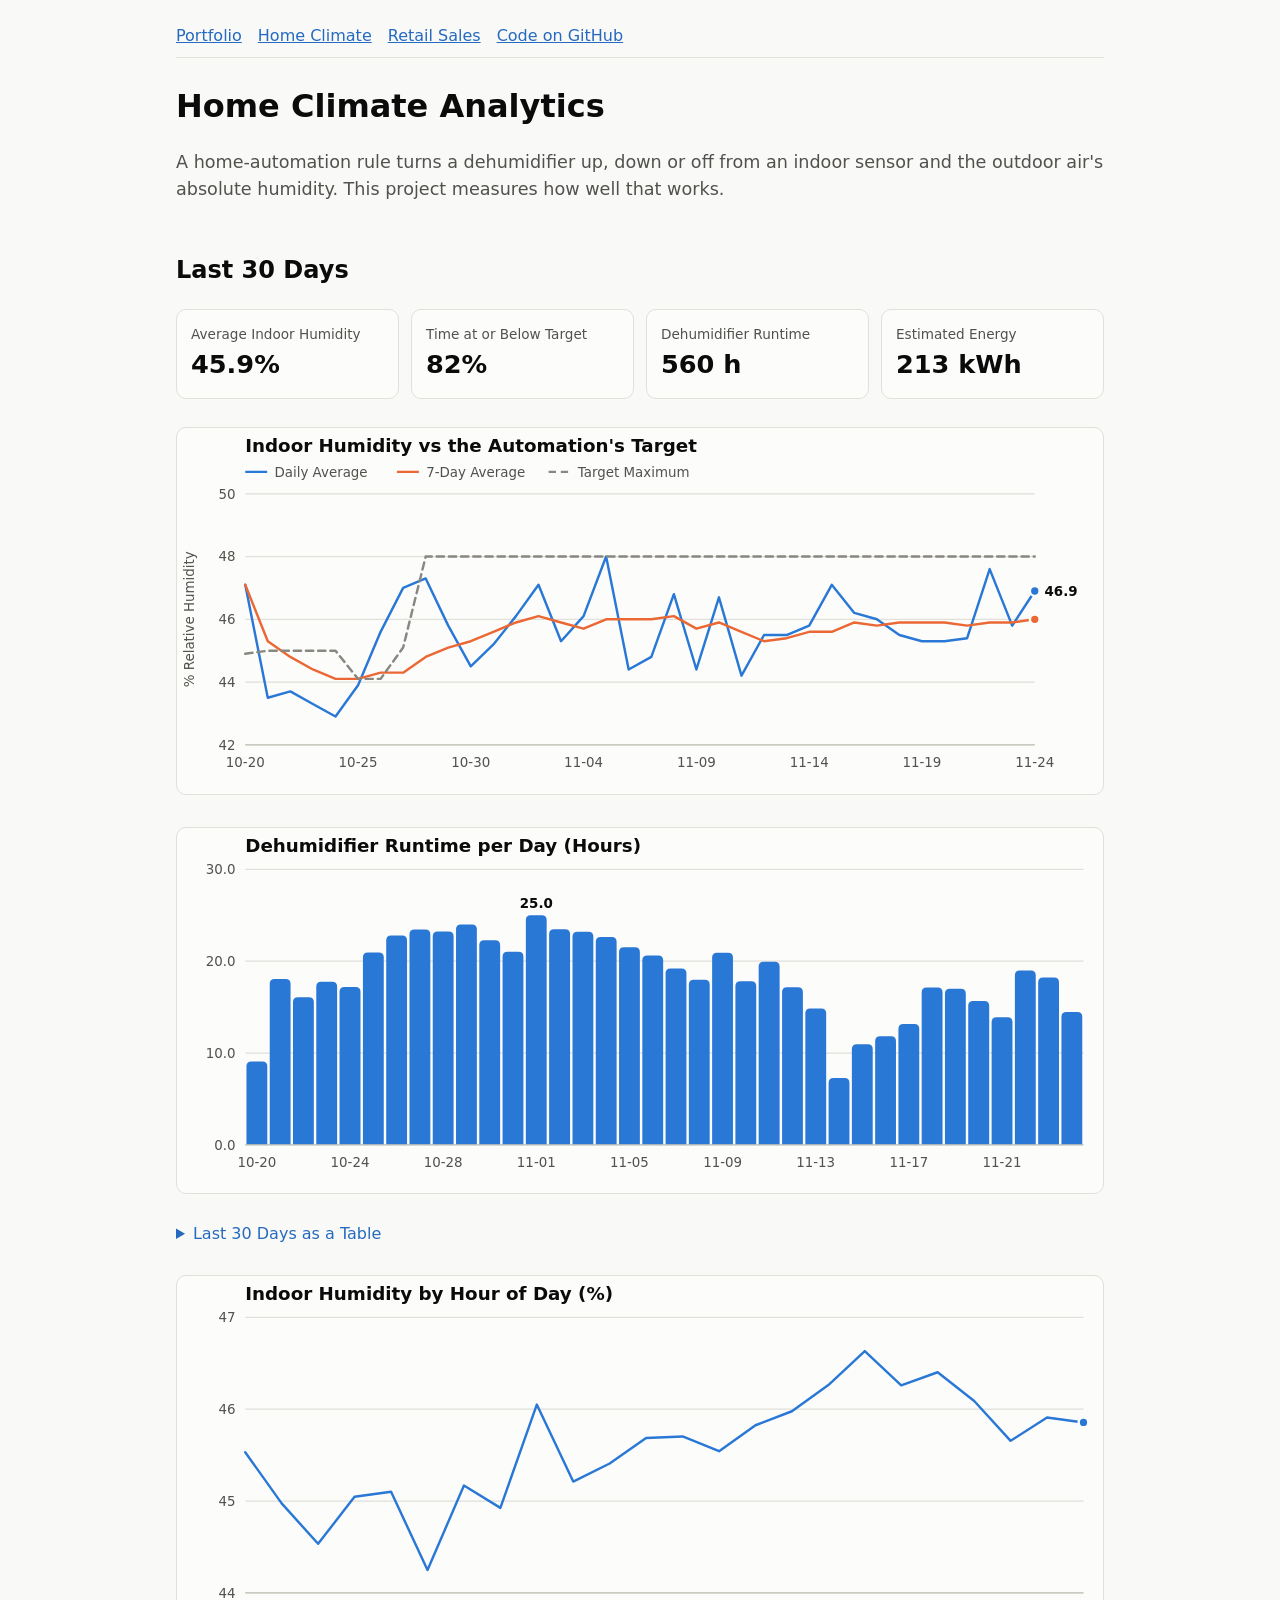
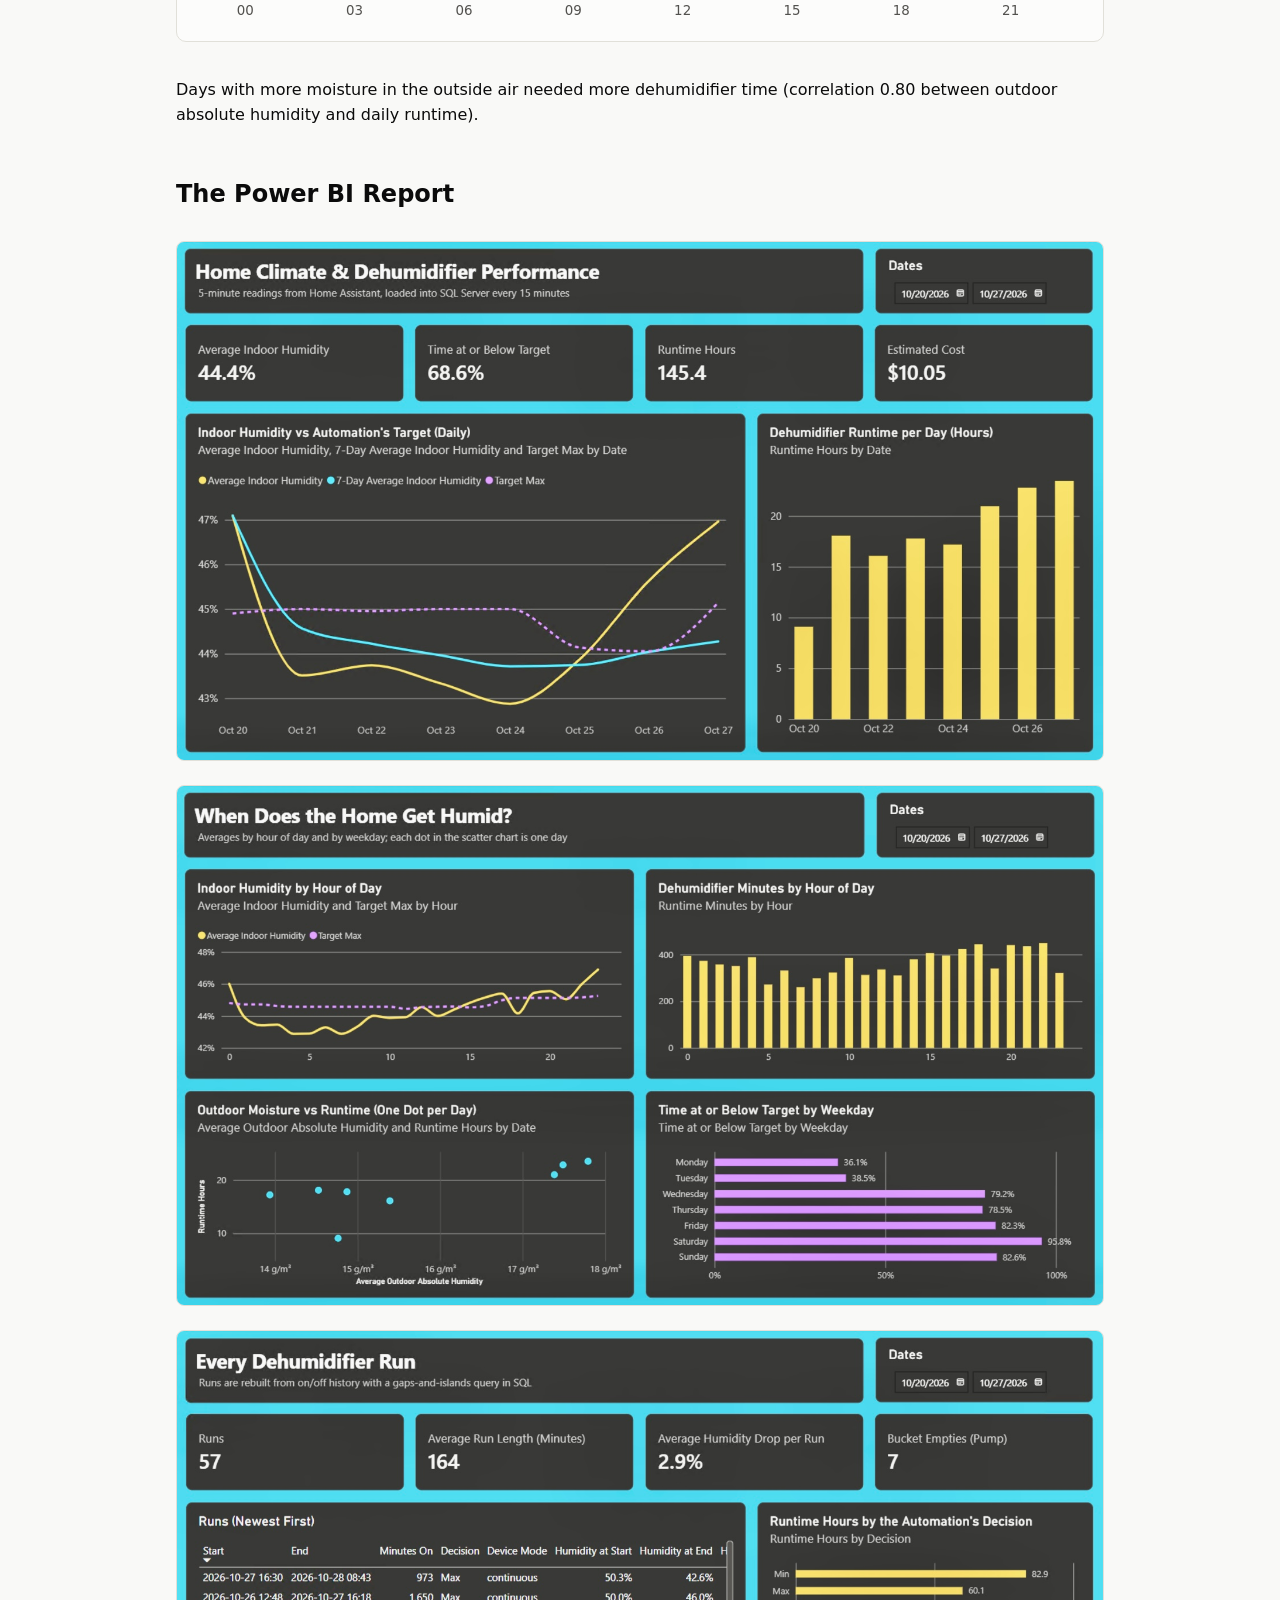
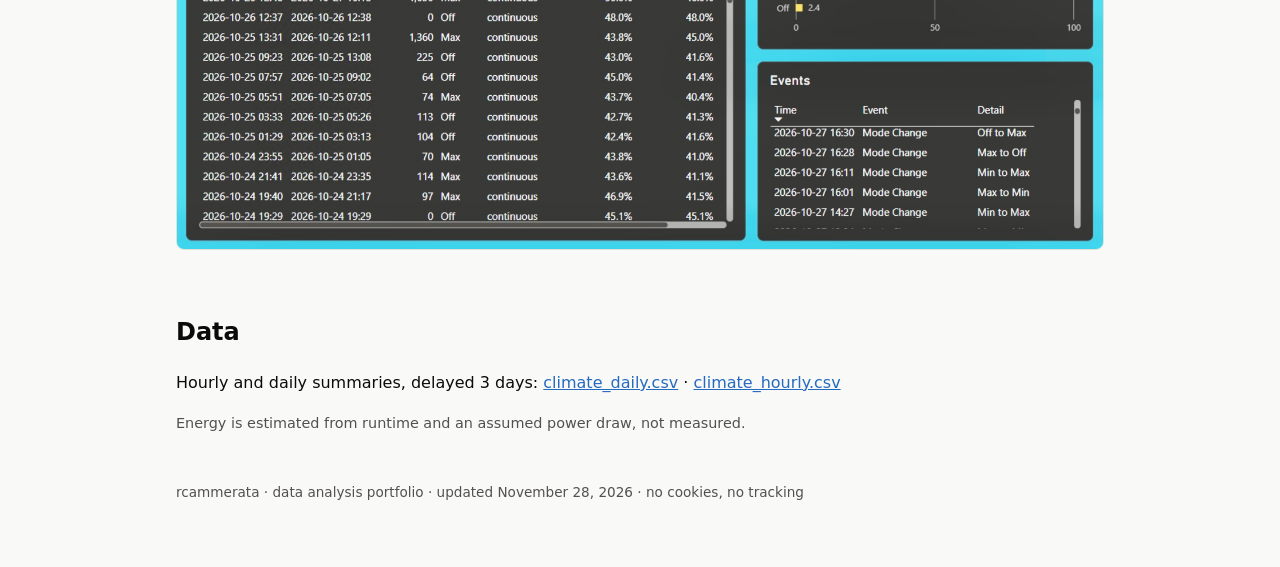
==== commit 445a44a7: "Update data and reports (2026-11-28)" ====
--- a/docs/climate.html
+++ b/docs/climate.html
@@ -15,7 +15,7 @@
 <p class="lead">A home-automation rule turns a dehumidifier up, down or off from an indoor sensor and the
 outdoor air's absolute humidity. This project measures how well that works.</p>
 <h2>Last 30 Days</h2>
-<div class="cards"><div class="card"><div class="k">Average Indoor Humidity</div><div class="v">45.8%</div></div><div class="card"><div class="k">Time at or Below Target</div><div class="v">82%</div></div><div class="card"><div class="k">Dehumidifier Runtime</div><div class="v">566 h</div></div><div class="card"><div class="k">Estimated Energy</div><div class="v">215 kWh</div></div></div>
+<div class="cards"><div class="card"><div class="k">Average Indoor Humidity</div><div class="v">45.9%</div></div><div class="card"><div class="k">Time at or Below Target</div><div class="v">82%</div></div><div class="card"><div class="k">Dehumidifier Runtime</div><div class="v">560 h</div></div><div class="card"><div class="k">Estimated Energy</div><div class="v">213 kWh</div></div></div>
 <svg xmlns="http://www.w3.org/2000/svg" viewBox="0 0 760 300" role="img" aria-label="Indoor Humidity vs the Automation&#x27;s Target" class="chart">
 <title>Indoor Humidity vs the Automation&#x27;s Target</title>
 <text x="56" y="20" class="chart-title">Indoor Humidity vs the Automation&#x27;s Target</text>
@@ -38,88 +38,91 @@
 <line x1="56" x2="704" y1="260.0" y2="260.0" class="baseline"/>
 <text x="14" y="157.0" class="axis" text-anchor="middle" transform="rotate(-90 14 157.0)">% Relative Humidity</text>
 <text x="56.0" y="278" class="axis" text-anchor="middle">10-20</text>
-<text x="151.3" y="278" class="axis" text-anchor="middle">10-25</text>
-<text x="246.6" y="278" class="axis" text-anchor="middle">10-30</text>
-<text x="341.9" y="278" class="axis" text-anchor="middle">11-04</text>
-<text x="437.2" y="278" class="axis" text-anchor="middle">11-09</text>
-<text x="532.5" y="278" class="axis" text-anchor="middle">11-14</text>
-<text x="627.8" y="278" class="axis" text-anchor="middle">11-19</text>
-<polyline points="56.0,128.7 75.1,221.4 94.1,216.2 113.2,226.5 132.2,236.8 151.3,211.1 170.4,167.3 189.4,131.2 208.5,123.5 227.5,162.2 246.6,195.6 265.6,177.6 284.7,154.4 303.8,128.7 322.8,175.0 341.9,154.4 360.9,105.5 380.0,198.2 399.1,187.9 418.1,136.4 437.2,198.2 456.2,139.0 475.3,203.3 494.4,169.9 513.4,169.9 532.5,162.2 551.5,128.7 570.6,151.8 589.6,157.0 608.7,169.9 627.8,175.0 646.8,175.0 665.9,172.5 684.9,115.8 704.0,162.2" fill="none" class="s1 line"/>
-<circle cx="704.0" cy="162.2" r="4" class="f1 dot"/>
-<text x="712.0" y="166.2" class="value">45.8</text>
-<polyline points="56.0,128.7 75.1,175.0 94.1,187.9 113.2,198.2 132.2,205.9 151.3,205.9 170.4,200.8 189.4,200.8 208.5,187.9 227.5,180.2 246.6,175.0 265.6,167.3 284.7,159.6 303.8,154.4 322.8,159.6 341.9,164.7 360.9,157.0 380.0,157.0 399.1,157.0 418.1,154.4 437.2,164.7 456.2,159.6 475.3,167.3 494.4,175.0 513.4,172.5 532.5,167.3 551.5,167.3 570.6,159.6 589.6,162.2 608.7,159.6 627.8,159.6 646.8,159.6 665.9,162.2 684.9,159.6 704.0,159.6" fill="none" class="s2 line"/>
-<circle cx="704.0" cy="159.6" r="4" class="f2 dot"/>
-<polyline points="56.0,185.3 75.1,182.8 94.1,182.8 113.2,182.8 132.2,182.8 151.3,205.9 170.4,205.9 189.4,180.2 208.5,105.5 227.5,105.5 246.6,105.5 265.6,105.5 284.7,105.5 303.8,105.5 322.8,105.5 341.9,105.5 360.9,105.5 380.0,105.5 399.1,105.5 418.1,105.5 437.2,105.5 456.2,105.5 475.3,105.5 494.4,105.5 513.4,105.5 532.5,105.5 551.5,105.5 570.6,105.5 589.6,105.5 608.7,105.5 627.8,105.5 646.8,105.5 665.9,105.5 684.9,105.5 704.0,105.5" fill="none" class="ref line" stroke-dasharray="6 4"/>
+<text x="148.6" y="278" class="axis" text-anchor="middle">10-25</text>
+<text x="241.1" y="278" class="axis" text-anchor="middle">10-30</text>
+<text x="333.7" y="278" class="axis" text-anchor="middle">11-04</text>
+<text x="426.3" y="278" class="axis" text-anchor="middle">11-09</text>
+<text x="518.9" y="278" class="axis" text-anchor="middle">11-14</text>
+<text x="611.4" y="278" class="axis" text-anchor="middle">11-19</text>
+<text x="704.0" y="278" class="axis" text-anchor="middle">11-24</text>
+<polyline points="56.0,128.7 74.5,221.4 93.0,216.2 111.5,226.5 130.1,236.8 148.6,211.1 167.1,167.3 185.6,131.2 204.1,123.5 222.6,162.2 241.1,195.6 259.7,177.6 278.2,154.4 296.7,128.7 315.2,175.0 333.7,154.4 352.2,105.5 370.7,198.2 389.3,187.9 407.8,136.4 426.3,198.2 444.8,139.0 463.3,203.3 481.8,169.9 500.3,169.9 518.9,162.2 537.4,128.7 555.9,151.8 574.4,157.0 592.9,169.9 611.4,175.0 629.9,175.0 648.5,172.5 667.0,115.8 685.5,162.2 704.0,133.8" fill="none" class="s1 line"/>
+<circle cx="704.0" cy="133.8" r="4" class="f1 dot"/>
+<text x="712.0" y="137.8" class="value">46.9</text>
+<polyline points="56.0,128.7 74.5,175.0 93.0,187.9 111.5,198.2 130.1,205.9 148.6,205.9 167.1,200.8 185.6,200.8 204.1,187.9 222.6,180.2 241.1,175.0 259.7,167.3 278.2,159.6 296.7,154.4 315.2,159.6 333.7,164.7 352.2,157.0 370.7,157.0 389.3,157.0 407.8,154.4 426.3,164.7 444.8,159.6 463.3,167.3 481.8,175.0 500.3,172.5 518.9,167.3 537.4,167.3 555.9,159.6 574.4,162.2 592.9,159.6 611.4,159.6 629.9,159.6 648.5,162.2 667.0,159.6 685.5,159.6 704.0,157.0" fill="none" class="s2 line"/>
+<circle cx="704.0" cy="157.0" r="4" class="f2 dot"/>
+<polyline points="56.0,185.3 74.5,182.8 93.0,182.8 111.5,182.8 130.1,182.8 148.6,205.9 167.1,205.9 185.6,180.2 204.1,105.5 222.6,105.5 241.1,105.5 259.7,105.5 278.2,105.5 296.7,105.5 315.2,105.5 333.7,105.5 352.2,105.5 370.7,105.5 389.3,105.5 407.8,105.5 426.3,105.5 444.8,105.5 463.3,105.5 481.8,105.5 500.3,105.5 518.9,105.5 537.4,105.5 555.9,105.5 574.4,105.5 592.9,105.5 611.4,105.5 629.9,105.5 648.5,105.5 667.0,105.5 685.5,105.5 704.0,105.5" fill="none" class="ref line" stroke-dasharray="6 4"/>
 <circle cx="56.0" cy="128.7" r="7" class="hit"><title>10-20 · Daily Average: 47.1</title></circle>
-<circle cx="75.1" cy="221.4" r="7" class="hit"><title>10-21 · Daily Average: 43.5</title></circle>
-<circle cx="94.1" cy="216.2" r="7" class="hit"><title>10-22 · Daily Average: 43.7</title></circle>
-<circle cx="113.2" cy="226.5" r="7" class="hit"><title>10-23 · Daily Average: 43.3</title></circle>
-<circle cx="132.2" cy="236.8" r="7" class="hit"><title>10-24 · Daily Average: 42.9</title></circle>
-<circle cx="151.3" cy="211.1" r="7" class="hit"><title>10-25 · Daily Average: 43.9</title></circle>
-<circle cx="170.4" cy="167.3" r="7" class="hit"><title>10-26 · Daily Average: 45.6</title></circle>
-<circle cx="189.4" cy="131.2" r="7" class="hit"><title>10-27 · Daily Average: 47.0</title></circle>
-<circle cx="208.5" cy="123.5" r="7" class="hit"><title>10-28 · Daily Average: 47.3</title></circle>
-<circle cx="227.5" cy="162.2" r="7" class="hit"><title>10-29 · Daily Average: 45.8</title></circle>
-<circle cx="246.6" cy="195.6" r="7" class="hit"><title>10-30 · Daily Average: 44.5</title></circle>
-<circle cx="265.6" cy="177.6" r="7" class="hit"><title>10-31 · Daily Average: 45.2</title></circle>
-<circle cx="284.7" cy="154.4" r="7" class="hit"><title>11-01 · Daily Average: 46.1</title></circle>
-<circle cx="303.8" cy="128.7" r="7" class="hit"><title>11-02 · Daily Average: 47.1</title></circle>
-<circle cx="322.8" cy="175.0" r="7" class="hit"><title>11-03 · Daily Average: 45.3</title></circle>
-<circle cx="341.9" cy="154.4" r="7" class="hit"><title>11-04 · Daily Average: 46.1</title></circle>
-<circle cx="360.9" cy="105.5" r="7" class="hit"><title>11-05 · Daily Average: 48.0</title></circle>
-<circle cx="380.0" cy="198.2" r="7" class="hit"><title>11-06 · Daily Average: 44.4</title></circle>
-<circle cx="399.1" cy="187.9" r="7" class="hit"><title>11-07 · Daily Average: 44.8</title></circle>
-<circle cx="418.1" cy="136.4" r="7" class="hit"><title>11-08 · Daily Average: 46.8</title></circle>
-<circle cx="437.2" cy="198.2" r="7" class="hit"><title>11-09 · Daily Average: 44.4</title></circle>
-<circle cx="456.2" cy="139.0" r="7" class="hit"><title>11-10 · Daily Average: 46.7</title></circle>
-<circle cx="475.3" cy="203.3" r="7" class="hit"><title>11-11 · Daily Average: 44.2</title></circle>
-<circle cx="494.4" cy="169.9" r="7" class="hit"><title>11-12 · Daily Average: 45.5</title></circle>
-<circle cx="513.4" cy="169.9" r="7" class="hit"><title>11-13 · Daily Average: 45.5</title></circle>
-<circle cx="532.5" cy="162.2" r="7" class="hit"><title>11-14 · Daily Average: 45.8</title></circle>
-<circle cx="551.5" cy="128.7" r="7" class="hit"><title>11-15 · Daily Average: 47.1</title></circle>
-<circle cx="570.6" cy="151.8" r="7" class="hit"><title>11-16 · Daily Average: 46.2</title></circle>
-<circle cx="589.6" cy="157.0" r="7" class="hit"><title>11-17 · Daily Average: 46.0</title></circle>
-<circle cx="608.7" cy="169.9" r="7" class="hit"><title>11-18 · Daily Average: 45.5</title></circle>
-<circle cx="627.8" cy="175.0" r="7" class="hit"><title>11-19 · Daily Average: 45.3</title></circle>
-<circle cx="646.8" cy="175.0" r="7" class="hit"><title>11-20 · Daily Average: 45.3</title></circle>
-<circle cx="665.9" cy="172.5" r="7" class="hit"><title>11-21 · Daily Average: 45.4</title></circle>
-<circle cx="684.9" cy="115.8" r="7" class="hit"><title>11-22 · Daily Average: 47.6</title></circle>
-<circle cx="704.0" cy="162.2" r="7" class="hit"><title>11-23 · Daily Average: 45.8</title></circle>
+<circle cx="74.5" cy="221.4" r="7" class="hit"><title>10-21 · Daily Average: 43.5</title></circle>
+<circle cx="93.0" cy="216.2" r="7" class="hit"><title>10-22 · Daily Average: 43.7</title></circle>
+<circle cx="111.5" cy="226.5" r="7" class="hit"><title>10-23 · Daily Average: 43.3</title></circle>
+<circle cx="130.1" cy="236.8" r="7" class="hit"><title>10-24 · Daily Average: 42.9</title></circle>
+<circle cx="148.6" cy="211.1" r="7" class="hit"><title>10-25 · Daily Average: 43.9</title></circle>
+<circle cx="167.1" cy="167.3" r="7" class="hit"><title>10-26 · Daily Average: 45.6</title></circle>
+<circle cx="185.6" cy="131.2" r="7" class="hit"><title>10-27 · Daily Average: 47.0</title></circle>
+<circle cx="204.1" cy="123.5" r="7" class="hit"><title>10-28 · Daily Average: 47.3</title></circle>
+<circle cx="222.6" cy="162.2" r="7" class="hit"><title>10-29 · Daily Average: 45.8</title></circle>
+<circle cx="241.1" cy="195.6" r="7" class="hit"><title>10-30 · Daily Average: 44.5</title></circle>
+<circle cx="259.7" cy="177.6" r="7" class="hit"><title>10-31 · Daily Average: 45.2</title></circle>
+<circle cx="278.2" cy="154.4" r="7" class="hit"><title>11-01 · Daily Average: 46.1</title></circle>
+<circle cx="296.7" cy="128.7" r="7" class="hit"><title>11-02 · Daily Average: 47.1</title></circle>
+<circle cx="315.2" cy="175.0" r="7" class="hit"><title>11-03 · Daily Average: 45.3</title></circle>
+<circle cx="333.7" cy="154.4" r="7" class="hit"><title>11-04 · Daily Average: 46.1</title></circle>
+<circle cx="352.2" cy="105.5" r="7" class="hit"><title>11-05 · Daily Average: 48.0</title></circle>
+<circle cx="370.7" cy="198.2" r="7" class="hit"><title>11-06 · Daily Average: 44.4</title></circle>
+<circle cx="389.3" cy="187.9" r="7" class="hit"><title>11-07 · Daily Average: 44.8</title></circle>
+<circle cx="407.8" cy="136.4" r="7" class="hit"><title>11-08 · Daily Average: 46.8</title></circle>
+<circle cx="426.3" cy="198.2" r="7" class="hit"><title>11-09 · Daily Average: 44.4</title></circle>
+<circle cx="444.8" cy="139.0" r="7" class="hit"><title>11-10 · Daily Average: 46.7</title></circle>
+<circle cx="463.3" cy="203.3" r="7" class="hit"><title>11-11 · Daily Average: 44.2</title></circle>
+<circle cx="481.8" cy="169.9" r="7" class="hit"><title>11-12 · Daily Average: 45.5</title></circle>
+<circle cx="500.3" cy="169.9" r="7" class="hit"><title>11-13 · Daily Average: 45.5</title></circle>
+<circle cx="518.9" cy="162.2" r="7" class="hit"><title>11-14 · Daily Average: 45.8</title></circle>
+<circle cx="537.4" cy="128.7" r="7" class="hit"><title>11-15 · Daily Average: 47.1</title></circle>
+<circle cx="555.9" cy="151.8" r="7" class="hit"><title>11-16 · Daily Average: 46.2</title></circle>
+<circle cx="574.4" cy="157.0" r="7" class="hit"><title>11-17 · Daily Average: 46.0</title></circle>
+<circle cx="592.9" cy="169.9" r="7" class="hit"><title>11-18 · Daily Average: 45.5</title></circle>
+<circle cx="611.4" cy="175.0" r="7" class="hit"><title>11-19 · Daily Average: 45.3</title></circle>
+<circle cx="629.9" cy="175.0" r="7" class="hit"><title>11-20 · Daily Average: 45.3</title></circle>
+<circle cx="648.5" cy="172.5" r="7" class="hit"><title>11-21 · Daily Average: 45.4</title></circle>
+<circle cx="667.0" cy="115.8" r="7" class="hit"><title>11-22 · Daily Average: 47.6</title></circle>
+<circle cx="685.5" cy="162.2" r="7" class="hit"><title>11-23 · Daily Average: 45.8</title></circle>
+<circle cx="704.0" cy="133.8" r="7" class="hit"><title>11-24 · Daily Average: 46.9</title></circle>
 <circle cx="56.0" cy="128.7" r="7" class="hit"><title>10-20 · 7-Day Average: 47.1</title></circle>
-<circle cx="75.1" cy="175.0" r="7" class="hit"><title>10-21 · 7-Day Average: 45.3</title></circle>
-<circle cx="94.1" cy="187.9" r="7" class="hit"><title>10-22 · 7-Day Average: 44.8</title></circle>
-<circle cx="113.2" cy="198.2" r="7" class="hit"><title>10-23 · 7-Day Average: 44.4</title></circle>
-<circle cx="132.2" cy="205.9" r="7" class="hit"><title>10-24 · 7-Day Average: 44.1</title></circle>
-<circle cx="151.3" cy="205.9" r="7" class="hit"><title>10-25 · 7-Day Average: 44.1</title></circle>
-<circle cx="170.4" cy="200.8" r="7" class="hit"><title>10-26 · 7-Day Average: 44.3</title></circle>
-<circle cx="189.4" cy="200.8" r="7" class="hit"><title>10-27 · 7-Day Average: 44.3</title></circle>
-<circle cx="208.5" cy="187.9" r="7" class="hit"><title>10-28 · 7-Day Average: 44.8</title></circle>
-<circle cx="227.5" cy="180.2" r="7" class="hit"><title>10-29 · 7-Day Average: 45.1</title></circle>
-<circle cx="246.6" cy="175.0" r="7" class="hit"><title>10-30 · 7-Day Average: 45.3</title></circle>
-<circle cx="265.6" cy="167.3" r="7" class="hit"><title>10-31 · 7-Day Average: 45.6</title></circle>
-<circle cx="284.7" cy="159.6" r="7" class="hit"><title>11-01 · 7-Day Average: 45.9</title></circle>
-<circle cx="303.8" cy="154.4" r="7" class="hit"><title>11-02 · 7-Day Average: 46.1</title></circle>
-<circle cx="322.8" cy="159.6" r="7" class="hit"><title>11-03 · 7-Day Average: 45.9</title></circle>
-<circle cx="341.9" cy="164.7" r="7" class="hit"><title>11-04 · 7-Day Average: 45.7</title></circle>
-<circle cx="360.9" cy="157.0" r="7" class="hit"><title>11-05 · 7-Day Average: 46.0</title></circle>
-<circle cx="380.0" cy="157.0" r="7" class="hit"><title>11-06 · 7-Day Average: 46.0</title></circle>
-<circle cx="399.1" cy="157.0" r="7" class="hit"><title>11-07 · 7-Day Average: 46.0</title></circle>
-<circle cx="418.1" cy="154.4" r="7" class="hit"><title>11-08 · 7-Day Average: 46.1</title></circle>
-<circle cx="437.2" cy="164.7" r="7" class="hit"><title>11-09 · 7-Day Average: 45.7</title></circle>
-<circle cx="456.2" cy="159.6" r="7" class="hit"><title>11-10 · 7-Day Average: 45.9</title></circle>
-<circle cx="475.3" cy="167.3" r="7" class="hit"><title>11-11 · 7-Day Average: 45.6</title></circle>
-<circle cx="494.4" cy="175.0" r="7" class="hit"><title>11-12 · 7-Day Average: 45.3</title></circle>
-<circle cx="513.4" cy="172.5" r="7" class="hit"><title>11-13 · 7-Day Average: 45.4</title></circle>
-<circle cx="532.5" cy="167.3" r="7" class="hit"><title>11-14 · 7-Day Average: 45.6</title></circle>
-<circle cx="551.5" cy="167.3" r="7" class="hit"><title>11-15 · 7-Day Average: 45.6</title></circle>
-<circle cx="570.6" cy="159.6" r="7" class="hit"><title>11-16 · 7-Day Average: 45.9</title></circle>
-<circle cx="589.6" cy="162.2" r="7" class="hit"><title>11-17 · 7-Day Average: 45.8</title></circle>
-<circle cx="608.7" cy="159.6" r="7" class="hit"><title>11-18 · 7-Day Average: 45.9</title></circle>
-<circle cx="627.8" cy="159.6" r="7" class="hit"><title>11-19 · 7-Day Average: 45.9</title></circle>
-<circle cx="646.8" cy="159.6" r="7" class="hit"><title>11-20 · 7-Day Average: 45.9</title></circle>
-<circle cx="665.9" cy="162.2" r="7" class="hit"><title>11-21 · 7-Day Average: 45.8</title></circle>
-<circle cx="684.9" cy="159.6" r="7" class="hit"><title>11-22 · 7-Day Average: 45.9</title></circle>
-<circle cx="704.0" cy="159.6" r="7" class="hit"><title>11-23 · 7-Day Average: 45.9</title></circle>
+<circle cx="74.5" cy="175.0" r="7" class="hit"><title>10-21 · 7-Day Average: 45.3</title></circle>
+<circle cx="93.0" cy="187.9" r="7" class="hit"><title>10-22 · 7-Day Average: 44.8</title></circle>
+<circle cx="111.5" cy="198.2" r="7" class="hit"><title>10-23 · 7-Day Average: 44.4</title></circle>
+<circle cx="130.1" cy="205.9" r="7" class="hit"><title>10-24 · 7-Day Average: 44.1</title></circle>
+<circle cx="148.6" cy="205.9" r="7" class="hit"><title>10-25 · 7-Day Average: 44.1</title></circle>
+<circle cx="167.1" cy="200.8" r="7" class="hit"><title>10-26 · 7-Day Average: 44.3</title></circle>
+<circle cx="185.6" cy="200.8" r="7" class="hit"><title>10-27 · 7-Day Average: 44.3</title></circle>
+<circle cx="204.1" cy="187.9" r="7" class="hit"><title>10-28 · 7-Day Average: 44.8</title></circle>
+<circle cx="222.6" cy="180.2" r="7" class="hit"><title>10-29 · 7-Day Average: 45.1</title></circle>
+<circle cx="241.1" cy="175.0" r="7" class="hit"><title>10-30 · 7-Day Average: 45.3</title></circle>
+<circle cx="259.7" cy="167.3" r="7" class="hit"><title>10-31 · 7-Day Average: 45.6</title></circle>
+<circle cx="278.2" cy="159.6" r="7" class="hit"><title>11-01 · 7-Day Average: 45.9</title></circle>
+<circle cx="296.7" cy="154.4" r="7" class="hit"><title>11-02 · 7-Day Average: 46.1</title></circle>
+<circle cx="315.2" cy="159.6" r="7" class="hit"><title>11-03 · 7-Day Average: 45.9</title></circle>
+<circle cx="333.7" cy="164.7" r="7" class="hit"><title>11-04 · 7-Day Average: 45.7</title></circle>
+<circle cx="352.2" cy="157.0" r="7" class="hit"><title>11-05 · 7-Day Average: 46.0</title></circle>
+<circle cx="370.7" cy="157.0" r="7" class="hit"><title>11-06 · 7-Day Average: 46.0</title></circle>
+<circle cx="389.3" cy="157.0" r="7" class="hit"><title>11-07 · 7-Day Average: 46.0</title></circle>
+<circle cx="407.8" cy="154.4" r="7" class="hit"><title>11-08 · 7-Day Average: 46.1</title></circle>
+<circle cx="426.3" cy="164.7" r="7" class="hit"><title>11-09 · 7-Day Average: 45.7</title></circle>
+<circle cx="444.8" cy="159.6" r="7" class="hit"><title>11-10 · 7-Day Average: 45.9</title></circle>
+<circle cx="463.3" cy="167.3" r="7" class="hit"><title>11-11 · 7-Day Average: 45.6</title></circle>
+<circle cx="481.8" cy="175.0" r="7" class="hit"><title>11-12 · 7-Day Average: 45.3</title></circle>
+<circle cx="500.3" cy="172.5" r="7" class="hit"><title>11-13 · 7-Day Average: 45.4</title></circle>
+<circle cx="518.9" cy="167.3" r="7" class="hit"><title>11-14 · 7-Day Average: 45.6</title></circle>
+<circle cx="537.4" cy="167.3" r="7" class="hit"><title>11-15 · 7-Day Average: 45.6</title></circle>
+<circle cx="555.9" cy="159.6" r="7" class="hit"><title>11-16 · 7-Day Average: 45.9</title></circle>
+<circle cx="574.4" cy="162.2" r="7" class="hit"><title>11-17 · 7-Day Average: 45.8</title></circle>
+<circle cx="592.9" cy="159.6" r="7" class="hit"><title>11-18 · 7-Day Average: 45.9</title></circle>
+<circle cx="611.4" cy="159.6" r="7" class="hit"><title>11-19 · 7-Day Average: 45.9</title></circle>
+<circle cx="629.9" cy="159.6" r="7" class="hit"><title>11-20 · 7-Day Average: 45.9</title></circle>
+<circle cx="648.5" cy="162.2" r="7" class="hit"><title>11-21 · 7-Day Average: 45.8</title></circle>
+<circle cx="667.0" cy="159.6" r="7" class="hit"><title>11-22 · 7-Day Average: 45.9</title></circle>
+<circle cx="685.5" cy="159.6" r="7" class="hit"><title>11-23 · 7-Day Average: 45.9</title></circle>
+<circle cx="704.0" cy="157.0" r="7" class="hit"><title>11-24 · 7-Day Average: 46.0</title></circle>
 </svg>
 <svg xmlns="http://www.w3.org/2000/svg" viewBox="0 0 760 300" role="img" aria-label="Dehumidifier Runtime per Day (Hours)" class="chart">
 <title>Dehumidifier Runtime per Day (Hours)</title>
@@ -132,54 +135,55 @@
 <text x="48" y="113.3" class="axis" text-anchor="end">20.0</text>
 <line x1="56" x2="744" y1="34.0" y2="34.0" class="grid"/>
 <text x="48" y="38.0" class="axis" text-anchor="end">30.0</text>
-<path d="M57.0,260.0V195.6Q57.0,191.6 61.0,191.6H70.7Q74.7,191.6 74.7,195.6V260.0Z" class="f1"><title>10-20: 9.1</title></path>
-<text x="65.8" y="278" class="axis" text-anchor="middle">10-20</text>
-<path d="M76.7,260.0V127.9Q76.7,123.9 80.7,123.9H90.3Q94.3,123.9 94.3,127.9V260.0Z" class="f1"><title>10-21: 18.1</title></path>
-<path d="M96.3,260.0V142.9Q96.3,138.9 100.3,138.9H110.0Q114.0,138.9 114.0,142.9V260.0Z" class="f1"><title>10-22: 16.1</title></path>
-<path d="M116.0,260.0V130.1Q116.0,126.1 120.0,126.1H129.6Q133.6,126.1 133.6,130.1V260.0Z" class="f1"><title>10-23: 17.8</title></path>
-<path d="M135.6,260.0V134.5Q135.6,130.5 139.6,130.5H149.3Q153.3,130.5 153.3,134.5V260.0Z" class="f1"><title>10-24: 17.2</title></path>
-<text x="144.5" y="278" class="axis" text-anchor="middle">10-24</text>
-<path d="M155.3,260.0V106.1Q155.3,102.1 159.3,102.1H168.9Q172.9,102.1 172.9,106.1V260.0Z" class="f1"><title>10-25: 21.0</title></path>
-<path d="M174.9,260.0V92.3Q174.9,88.3 178.9,88.3H188.6Q192.6,88.3 192.6,92.3V260.0Z" class="f1"><title>10-26: 22.8</title></path>
-<path d="M194.6,260.0V87.3Q194.6,83.3 198.6,83.3H208.3Q212.3,83.3 212.3,87.3V260.0Z" class="f1"><title>10-27: 23.5</title></path>
-<path d="M214.3,260.0V88.9Q214.3,84.9 218.3,84.9H227.9Q231.9,84.9 231.9,88.9V260.0Z" class="f1"><title>10-28: 23.2</title></path>
-<text x="223.1" y="278" class="axis" text-anchor="middle">10-28</text>
-<path d="M233.9,260.0V83.2Q233.9,79.2 237.9,79.2H247.6Q251.6,79.2 251.6,83.2V260.0Z" class="f1"><title>10-29: 24.0</title></path>
-<path d="M253.6,260.0V96.2Q253.6,92.2 257.6,92.2H267.2Q271.2,92.2 271.2,96.2V260.0Z" class="f1"><title>10-30: 22.3</title></path>
-<path d="M273.2,260.0V105.6Q273.2,101.6 277.2,101.6H286.9Q290.9,101.6 290.9,105.6V260.0Z" class="f1"><title>10-31: 21.0</title></path>
-<path d="M292.9,260.0V75.7Q292.9,71.7 296.9,71.7H306.5Q310.5,71.7 310.5,75.7V260.0Z" class="f1"><title>11-01: 25.0</title></path>
-<text x="301.7" y="65.7" class="value" text-anchor="middle">25.0</text>
-<text x="301.7" y="278" class="axis" text-anchor="middle">11-01</text>
-<path d="M312.5,260.0V87.0Q312.5,83.0 316.5,83.0H326.2Q330.2,83.0 330.2,87.0V260.0Z" class="f1"><title>11-02: 23.5</title></path>
-<path d="M332.2,260.0V89.1Q332.2,85.1 336.2,85.1H345.9Q349.9,85.1 349.9,89.1V260.0Z" class="f1"><title>11-03: 23.2</title></path>
-<path d="M351.9,260.0V93.4Q351.9,89.4 355.9,89.4H365.5Q369.5,89.4 369.5,93.4V260.0Z" class="f1"><title>11-04: 22.6</title></path>
-<path d="M371.5,260.0V101.9Q371.5,97.9 375.5,97.9H385.2Q389.2,97.9 389.2,101.9V260.0Z" class="f1"><title>11-05: 21.5</title></path>
-<text x="380.3" y="278" class="axis" text-anchor="middle">11-05</text>
-<path d="M391.2,260.0V108.6Q391.2,104.6 395.2,104.6H404.8Q408.8,104.6 408.8,108.6V260.0Z" class="f1"><title>11-06: 20.6</title></path>
-<path d="M410.8,260.0V119.3Q410.8,115.3 414.8,115.3H424.5Q428.5,115.3 428.5,119.3V260.0Z" class="f1"><title>11-07: 19.2</title></path>
-<path d="M430.5,260.0V128.5Q430.5,124.5 434.5,124.5H444.1Q448.1,124.5 448.1,128.5V260.0Z" class="f1"><title>11-08: 18.0</title></path>
-<path d="M450.1,260.0V106.3Q450.1,102.3 454.1,102.3H463.8Q467.8,102.3 467.8,106.3V260.0Z" class="f1"><title>11-09: 20.9</title></path>
-<text x="459.0" y="278" class="axis" text-anchor="middle">11-09</text>
-<path d="M469.8,260.0V129.8Q469.8,125.8 473.8,125.8H483.5Q487.5,125.8 487.5,129.8V260.0Z" class="f1"><title>11-10: 17.8</title></path>
-<path d="M489.5,260.0V113.8Q489.5,109.8 493.5,109.8H503.1Q507.1,109.8 507.1,113.8V260.0Z" class="f1"><title>11-11: 19.9</title></path>
-<path d="M509.1,260.0V134.7Q509.1,130.7 513.1,130.7H522.8Q526.8,130.7 526.8,134.7V260.0Z" class="f1"><title>11-12: 17.2</title></path>
-<path d="M528.8,260.0V152.1Q528.8,148.1 532.8,148.1H542.4Q546.4,148.1 546.4,152.1V260.0Z" class="f1"><title>11-13: 14.8</title></path>
-<text x="537.6" y="278" class="axis" text-anchor="middle">11-13</text>
-<path d="M548.4,260.0V209.2Q548.4,205.2 552.4,205.2H562.1Q566.1,205.2 566.1,209.2V260.0Z" class="f1"><title>11-14: 7.3</title></path>
-<path d="M568.1,260.0V181.4Q568.1,177.4 572.1,177.4H581.7Q585.7,177.4 585.7,181.4V260.0Z" class="f1"><title>11-15: 11.0</title></path>
-<path d="M587.7,260.0V175.0Q587.7,171.0 591.7,171.0H601.4Q605.4,171.0 605.4,175.0V260.0Z" class="f1"><title>11-16: 11.8</title></path>
-<path d="M607.4,260.0V164.9Q607.4,160.9 611.4,160.9H621.1Q625.1,160.9 625.1,164.9V260.0Z" class="f1"><title>11-17: 13.2</title></path>
-<text x="616.2" y="278" class="axis" text-anchor="middle">11-17</text>
-<path d="M627.1,260.0V134.9Q627.1,130.9 631.1,130.9H640.7Q644.7,130.9 644.7,134.9V260.0Z" class="f1"><title>11-18: 17.1</title></path>
-<path d="M646.7,260.0V135.9Q646.7,131.9 650.7,131.9H660.4Q664.4,131.9 664.4,135.9V260.0Z" class="f1"><title>11-19: 17.0</title></path>
-<path d="M666.4,260.0V145.9Q666.4,141.9 670.4,141.9H680.0Q684.0,141.9 684.0,145.9V260.0Z" class="f1"><title>11-20: 15.7</title></path>
-<path d="M686.0,260.0V159.4Q686.0,155.4 690.0,155.4H699.7Q703.7,155.4 703.7,159.4V260.0Z" class="f1"><title>11-21: 13.9</title></path>
-<text x="694.9" y="278" class="axis" text-anchor="middle">11-21</text>
-<path d="M705.7,260.0V120.9Q705.7,116.9 709.7,116.9H719.3Q723.3,116.9 723.3,120.9V260.0Z" class="f1"><title>11-22: 19.0</title></path>
-<path d="M725.3,260.0V126.8Q725.3,122.8 729.3,122.8H739.0Q743.0,122.8 743.0,126.8V260.0Z" class="f1"><title>11-23: 18.2</title></path>
+<path d="M57.0,260.0V195.6Q57.0,191.6 61.0,191.6H70.1Q74.1,191.6 74.1,195.6V260.0Z" class="f1"><title>10-20: 9.1</title></path>
+<text x="65.6" y="278" class="axis" text-anchor="middle">10-20</text>
+<path d="M76.1,260.0V127.9Q76.1,123.9 80.1,123.9H89.2Q93.2,123.9 93.2,127.9V260.0Z" class="f1"><title>10-21: 18.1</title></path>
+<path d="M95.2,260.0V142.9Q95.2,138.9 99.2,138.9H108.3Q112.3,138.9 112.3,142.9V260.0Z" class="f1"><title>10-22: 16.1</title></path>
+<path d="M114.3,260.0V130.1Q114.3,126.1 118.3,126.1H127.4Q131.4,126.1 131.4,130.1V260.0Z" class="f1"><title>10-23: 17.8</title></path>
+<path d="M133.4,260.0V134.5Q133.4,130.5 137.4,130.5H146.6Q150.6,130.5 150.6,134.5V260.0Z" class="f1"><title>10-24: 17.2</title></path>
+<text x="142.0" y="278" class="axis" text-anchor="middle">10-24</text>
+<path d="M152.6,260.0V106.1Q152.6,102.1 156.6,102.1H165.7Q169.7,102.1 169.7,106.1V260.0Z" class="f1"><title>10-25: 21.0</title></path>
+<path d="M171.7,260.0V92.3Q171.7,88.3 175.7,88.3H184.8Q188.8,88.3 188.8,92.3V260.0Z" class="f1"><title>10-26: 22.8</title></path>
+<path d="M190.8,260.0V87.3Q190.8,83.3 194.8,83.3H203.9Q207.9,83.3 207.9,87.3V260.0Z" class="f1"><title>10-27: 23.5</title></path>
+<path d="M209.9,260.0V88.9Q209.9,84.9 213.9,84.9H223.0Q227.0,84.9 227.0,88.9V260.0Z" class="f1"><title>10-28: 23.2</title></path>
+<text x="218.4" y="278" class="axis" text-anchor="middle">10-28</text>
+<path d="M229.0,260.0V83.2Q229.0,79.2 233.0,79.2H242.1Q246.1,79.2 246.1,83.2V260.0Z" class="f1"><title>10-29: 24.0</title></path>
+<path d="M248.1,260.0V96.2Q248.1,92.2 252.1,92.2H261.2Q265.2,92.2 265.2,96.2V260.0Z" class="f1"><title>10-30: 22.3</title></path>
+<path d="M267.2,260.0V105.6Q267.2,101.6 271.2,101.6H280.3Q284.3,101.6 284.3,105.6V260.0Z" class="f1"><title>10-31: 21.0</title></path>
+<path d="M286.3,260.0V75.7Q286.3,71.7 290.3,71.7H299.4Q303.4,71.7 303.4,75.7V260.0Z" class="f1"><title>11-01: 25.0</title></path>
+<text x="294.9" y="65.7" class="value" text-anchor="middle">25.0</text>
+<text x="294.9" y="278" class="axis" text-anchor="middle">11-01</text>
+<path d="M305.4,260.0V87.0Q305.4,83.0 309.4,83.0H318.6Q322.6,83.0 322.6,87.0V260.0Z" class="f1"><title>11-02: 23.5</title></path>
+<path d="M324.6,260.0V89.1Q324.6,85.1 328.6,85.1H337.7Q341.7,85.1 341.7,89.1V260.0Z" class="f1"><title>11-03: 23.2</title></path>
+<path d="M343.7,260.0V93.4Q343.7,89.4 347.7,89.4H356.8Q360.8,89.4 360.8,93.4V260.0Z" class="f1"><title>11-04: 22.6</title></path>
+<path d="M362.8,260.0V101.9Q362.8,97.9 366.8,97.9H375.9Q379.9,97.9 379.9,101.9V260.0Z" class="f1"><title>11-05: 21.5</title></path>
+<text x="371.3" y="278" class="axis" text-anchor="middle">11-05</text>
+<path d="M381.9,260.0V108.6Q381.9,104.6 385.9,104.6H395.0Q399.0,104.6 399.0,108.6V260.0Z" class="f1"><title>11-06: 20.6</title></path>
+<path d="M401.0,260.0V119.3Q401.0,115.3 405.0,115.3H414.1Q418.1,115.3 418.1,119.3V260.0Z" class="f1"><title>11-07: 19.2</title></path>
+<path d="M420.1,260.0V128.5Q420.1,124.5 424.1,124.5H433.2Q437.2,124.5 437.2,128.5V260.0Z" class="f1"><title>11-08: 18.0</title></path>
+<path d="M439.2,260.0V106.3Q439.2,102.3 443.2,102.3H452.3Q456.3,102.3 456.3,106.3V260.0Z" class="f1"><title>11-09: 20.9</title></path>
+<text x="447.8" y="278" class="axis" text-anchor="middle">11-09</text>
+<path d="M458.3,260.0V129.8Q458.3,125.8 462.3,125.8H471.4Q475.4,125.8 475.4,129.8V260.0Z" class="f1"><title>11-10: 17.8</title></path>
+<path d="M477.4,260.0V113.8Q477.4,109.8 481.4,109.8H490.6Q494.6,109.8 494.6,113.8V260.0Z" class="f1"><title>11-11: 19.9</title></path>
+<path d="M496.6,260.0V134.7Q496.6,130.7 500.6,130.7H509.7Q513.7,130.7 513.7,134.7V260.0Z" class="f1"><title>11-12: 17.2</title></path>
+<path d="M515.7,260.0V152.1Q515.7,148.1 519.7,148.1H528.8Q532.8,148.1 532.8,152.1V260.0Z" class="f1"><title>11-13: 14.8</title></path>
+<text x="524.2" y="278" class="axis" text-anchor="middle">11-13</text>
+<path d="M534.8,260.0V209.2Q534.8,205.2 538.8,205.2H547.9Q551.9,205.2 551.9,209.2V260.0Z" class="f1"><title>11-14: 7.3</title></path>
+<path d="M553.9,260.0V181.4Q553.9,177.4 557.9,177.4H567.0Q571.0,177.4 571.0,181.4V260.0Z" class="f1"><title>11-15: 11.0</title></path>
+<path d="M573.0,260.0V175.0Q573.0,171.0 577.0,171.0H586.1Q590.1,171.0 590.1,175.0V260.0Z" class="f1"><title>11-16: 11.8</title></path>
+<path d="M592.1,260.0V164.9Q592.1,160.9 596.1,160.9H605.2Q609.2,160.9 609.2,164.9V260.0Z" class="f1"><title>11-17: 13.2</title></path>
+<text x="600.7" y="278" class="axis" text-anchor="middle">11-17</text>
+<path d="M611.2,260.0V134.9Q611.2,130.9 615.2,130.9H624.3Q628.3,130.9 628.3,134.9V260.0Z" class="f1"><title>11-18: 17.1</title></path>
+<path d="M630.3,260.0V135.9Q630.3,131.9 634.3,131.9H643.4Q647.4,131.9 647.4,135.9V260.0Z" class="f1"><title>11-19: 17.0</title></path>
+<path d="M649.4,260.0V145.9Q649.4,141.9 653.4,141.9H662.6Q666.6,141.9 666.6,145.9V260.0Z" class="f1"><title>11-20: 15.7</title></path>
+<path d="M668.6,260.0V159.4Q668.6,155.4 672.6,155.4H681.7Q685.7,155.4 685.7,159.4V260.0Z" class="f1"><title>11-21: 13.9</title></path>
+<text x="677.1" y="278" class="axis" text-anchor="middle">11-21</text>
+<path d="M687.7,260.0V120.9Q687.7,116.9 691.7,116.9H700.8Q704.8,116.9 704.8,120.9V260.0Z" class="f1"><title>11-22: 19.0</title></path>
+<path d="M706.8,260.0V126.8Q706.8,122.8 710.8,122.8H719.9Q723.9,122.8 723.9,126.8V260.0Z" class="f1"><title>11-23: 18.2</title></path>
+<path d="M725.9,260.0V155.1Q725.9,151.1 729.9,151.1H739.0Q743.0,151.1 743.0,155.1V260.0Z" class="f1"><title>11-24: 14.5</title></path>
 <line x1="56" x2="744" y1="260.0" y2="260.0" class="baseline"/>
 </svg>
-<details><summary>Last 30 Days as a Table</summary><table><thead><tr><th>Date</th><th>Average Humidity</th><th>Target Max</th><th>At or Below Target</th><th>Runtime (Hours)</th></tr></thead><tbody><tr><td>2026-11-23</td><td class="n">45.8%</td><td class="n">48%</td><td class="n">85%</td><td class="n">18.2</td></tr><tr><td>2026-11-22</td><td class="n">47.6%</td><td class="n">48%</td><td class="n">70%</td><td class="n">19.0</td></tr><tr><td>2026-11-21</td><td class="n">45.4%</td><td class="n">48%</td><td class="n">88%</td><td class="n">13.9</td></tr><tr><td>2026-11-20</td><td class="n">45.3%</td><td class="n">48%</td><td class="n">88%</td><td class="n">15.7</td></tr><tr><td>2026-11-19</td><td class="n">45.3%</td><td class="n">48%</td><td class="n">87%</td><td class="n">17.0</td></tr><tr><td>2026-11-18</td><td class="n">45.5%</td><td class="n">48%</td><td class="n">87%</td><td class="n">17.1</td></tr><tr><td>2026-11-17</td><td class="n">46.0%</td><td class="n">48%</td><td class="n">86%</td><td class="n">13.2</td></tr><tr><td>2026-11-16</td><td class="n">46.2%</td><td class="n">48%</td><td class="n">86%</td><td class="n">11.8</td></tr><tr><td>2026-11-15</td><td class="n">47.1%</td><td class="n">48%</td><td class="n">80%</td><td class="n">11.0</td></tr><tr><td>2026-11-14</td><td class="n">45.8%</td><td class="n">48%</td><td class="n">92%</td><td class="n">7.3</td></tr><tr><td>2026-11-13</td><td class="n">45.5%</td><td class="n">48%</td><td class="n">91%</td><td class="n">14.8</td></tr><tr><td>2026-11-12</td><td class="n">45.5%</td><td class="n">48%</td><td class="n">88%</td><td class="n">17.2</td></tr><tr><td>2026-11-11</td><td class="n">44.2%</td><td class="n">48%</td><td class="n">96%</td><td class="n">19.9</td></tr><tr><td>2026-11-10</td><td class="n">46.7%</td><td class="n">48%</td><td class="n">78%</td><td class="n">17.8</td></tr><tr><td>2026-11-09</td><td class="n">44.4%</td><td class="n">48%</td><td class="n">96%</td><td class="n">20.9</td></tr><tr><td>2026-11-08</td><td class="n">46.8%</td><td class="n">48%</td><td class="n">78%</td><td class="n">18.0</td></tr><tr><td>2026-11-07</td><td class="n">44.8%</td><td class="n">48%</td><td class="n">94%</td><td class="n">19.2</td></tr><tr><td>2026-11-06</td><td class="n">44.4%</td><td class="n">48%</td><td class="n">94%</td><td class="n">20.6</td></tr><tr><td>2026-11-05</td><td class="n">48.0%</td><td class="n">48%</td><td class="n">61%</td><td class="n">21.5</td></tr><tr><td>2026-11-04</td><td class="n">46.1%</td><td class="n">48%</td><td class="n">84%</td><td class="n">22.6</td></tr><tr><td>2026-11-03</td><td class="n">45.3%</td><td class="n">48%</td><td class="n">98%</td><td class="n">23.2</td></tr><tr><td>2026-11-02</td><td class="n">47.1%</td><td class="n">48%</td><td class="n">77%</td><td class="n">23.5</td></tr><tr><td>2026-11-01</td><td class="n">46.1%</td><td class="n">48%</td><td class="n">83%</td><td class="n">25.0</td></tr><tr><td>2026-10-31</td><td class="n">45.2%</td><td class="n">48%</td><td class="n">88%</td><td class="n">21.0</td></tr><tr><td>2026-10-30</td><td class="n">44.5%</td><td class="n">48%</td><td class="n">94%</td><td class="n">22.3</td></tr><tr><td>2026-10-29</td><td class="n">45.8%</td><td class="n">48%</td><td class="n">89%</td><td class="n">24.0</td></tr><tr><td>2026-10-28</td><td class="n">47.3%</td><td class="n">48%</td><td class="n">76%</td><td class="n">23.2</td></tr><tr><td>2026-10-27</td><td class="n">47.0%</td><td class="n">45%</td><td class="n">38%</td><td class="n">23.5</td></tr><tr><td>2026-10-26</td><td class="n">45.6%</td><td class="n">44%</td><td class="n">36%</td><td class="n">22.8</td></tr><tr><td>2026-10-25</td><td class="n">43.9%</td><td class="n">44%</td><td class="n">83%</td><td class="n">21.0</td></tr></tbody></table></details>
+<details><summary>Last 30 Days as a Table</summary><table><thead><tr><th>Date</th><th>Average Humidity</th><th>Target Max</th><th>At or Below Target</th><th>Runtime (Hours)</th></tr></thead><tbody><tr><td>2026-11-24</td><td class="n">46.9%</td><td class="n">48%</td><td class="n">75%</td><td class="n">14.5</td></tr><tr><td>2026-11-23</td><td class="n">45.8%</td><td class="n">48%</td><td class="n">85%</td><td class="n">18.2</td></tr><tr><td>2026-11-22</td><td class="n">47.6%</td><td class="n">48%</td><td class="n">70%</td><td class="n">19.0</td></tr><tr><td>2026-11-21</td><td class="n">45.4%</td><td class="n">48%</td><td class="n">88%</td><td class="n">13.9</td></tr><tr><td>2026-11-20</td><td class="n">45.3%</td><td class="n">48%</td><td class="n">88%</td><td class="n">15.7</td></tr><tr><td>2026-11-19</td><td class="n">45.3%</td><td class="n">48%</td><td class="n">87%</td><td class="n">17.0</td></tr><tr><td>2026-11-18</td><td class="n">45.5%</td><td class="n">48%</td><td class="n">87%</td><td class="n">17.1</td></tr><tr><td>2026-11-17</td><td class="n">46.0%</td><td class="n">48%</td><td class="n">86%</td><td class="n">13.2</td></tr><tr><td>2026-11-16</td><td class="n">46.2%</td><td class="n">48%</td><td class="n">86%</td><td class="n">11.8</td></tr><tr><td>2026-11-15</td><td class="n">47.1%</td><td class="n">48%</td><td class="n">80%</td><td class="n">11.0</td></tr><tr><td>2026-11-14</td><td class="n">45.8%</td><td class="n">48%</td><td class="n">92%</td><td class="n">7.3</td></tr><tr><td>2026-11-13</td><td class="n">45.5%</td><td class="n">48%</td><td class="n">91%</td><td class="n">14.8</td></tr><tr><td>2026-11-12</td><td class="n">45.5%</td><td class="n">48%</td><td class="n">88%</td><td class="n">17.2</td></tr><tr><td>2026-11-11</td><td class="n">44.2%</td><td class="n">48%</td><td class="n">96%</td><td class="n">19.9</td></tr><tr><td>2026-11-10</td><td class="n">46.7%</td><td class="n">48%</td><td class="n">78%</td><td class="n">17.8</td></tr><tr><td>2026-11-09</td><td class="n">44.4%</td><td class="n">48%</td><td class="n">96%</td><td class="n">20.9</td></tr><tr><td>2026-11-08</td><td class="n">46.8%</td><td class="n">48%</td><td class="n">78%</td><td class="n">18.0</td></tr><tr><td>2026-11-07</td><td class="n">44.8%</td><td class="n">48%</td><td class="n">94%</td><td class="n">19.2</td></tr><tr><td>2026-11-06</td><td class="n">44.4%</td><td class="n">48%</td><td class="n">94%</td><td class="n">20.6</td></tr><tr><td>2026-11-05</td><td class="n">48.0%</td><td class="n">48%</td><td class="n">61%</td><td class="n">21.5</td></tr><tr><td>2026-11-04</td><td class="n">46.1%</td><td class="n">48%</td><td class="n">84%</td><td class="n">22.6</td></tr><tr><td>2026-11-03</td><td class="n">45.3%</td><td class="n">48%</td><td class="n">98%</td><td class="n">23.2</td></tr><tr><td>2026-11-02</td><td class="n">47.1%</td><td class="n">48%</td><td class="n">77%</td><td class="n">23.5</td></tr><tr><td>2026-11-01</td><td class="n">46.1%</td><td class="n">48%</td><td class="n">83%</td><td class="n">25.0</td></tr><tr><td>2026-10-31</td><td class="n">45.2%</td><td class="n">48%</td><td class="n">88%</td><td class="n">21.0</td></tr><tr><td>2026-10-30</td><td class="n">44.5%</td><td class="n">48%</td><td class="n">94%</td><td class="n">22.3</td></tr><tr><td>2026-10-29</td><td class="n">45.8%</td><td class="n">48%</td><td class="n">89%</td><td class="n">24.0</td></tr><tr><td>2026-10-28</td><td class="n">47.3%</td><td class="n">48%</td><td class="n">76%</td><td class="n">23.2</td></tr><tr><td>2026-10-27</td><td class="n">47.0%</td><td class="n">45%</td><td class="n">38%</td><td class="n">23.5</td></tr><tr><td>2026-10-26</td><td class="n">45.6%</td><td class="n">44%</td><td class="n">36%</td><td class="n">22.8</td></tr></tbody></table></details>
 <svg xmlns="http://www.w3.org/2000/svg" viewBox="0 0 760 300" role="img" aria-label="Indoor Humidity by Hour of Day (%)" class="chart">
 <title>Indoor Humidity by Hour of Day (%)</title>
 <text x="56" y="20" class="chart-title">Indoor Humidity by Hour of Day (%)</text>
@@ -200,32 +204,32 @@
 <text x="504.7" y="278" class="axis" text-anchor="middle">15</text>
 <text x="594.4" y="278" class="axis" text-anchor="middle">18</text>
 <text x="684.2" y="278" class="axis" text-anchor="middle">21</text>
-<polyline points="56.0,146.6 85.9,184.4 115.8,226.3 145.7,180.5 175.7,182.7 205.6,244.9 235.5,173.4 265.4,192.4 295.3,115.5 325.2,165.6 355.1,154.3 385.0,131.3 415.0,129.1 444.9,147.9 474.8,117.9 504.7,114.9 534.6,86.3 564.5,60.7 594.4,88.2 624.3,82.2 654.3,122.7 684.2,158.0 714.1,121.8 744.0,118.6" fill="none" class="s1 line"/>
-<circle cx="744.0" cy="118.6" r="4" class="f1 dot"/>
-<circle cx="56.0" cy="146.6" r="7" class="hit"><title>00 · Average Indoor Humidity: 45.5</title></circle>
-<circle cx="85.9" cy="184.4" r="7" class="hit"><title>01 · Average Indoor Humidity: 45.0</title></circle>
-<circle cx="115.8" cy="226.3" r="7" class="hit"><title>02 · Average Indoor Humidity: 44.4</title></circle>
-<circle cx="145.7" cy="180.5" r="7" class="hit"><title>03 · Average Indoor Humidity: 45.1</title></circle>
-<circle cx="175.7" cy="182.7" r="7" class="hit"><title>04 · Average Indoor Humidity: 45.0</title></circle>
-<circle cx="205.6" cy="244.9" r="7" class="hit"><title>05 · Average Indoor Humidity: 44.2</title></circle>
-<circle cx="235.5" cy="173.4" r="7" class="hit"><title>06 · Average Indoor Humidity: 45.1</title></circle>
-<circle cx="265.4" cy="192.4" r="7" class="hit"><title>07 · Average Indoor Humidity: 44.9</title></circle>
-<circle cx="295.3" cy="115.5" r="7" class="hit"><title>08 · Average Indoor Humidity: 45.9</title></circle>
-<circle cx="325.2" cy="165.6" r="7" class="hit"><title>09 · Average Indoor Humidity: 45.3</title></circle>
-<circle cx="355.1" cy="154.3" r="7" class="hit"><title>10 · Average Indoor Humidity: 45.4</title></circle>
-<circle cx="385.0" cy="131.3" r="7" class="hit"><title>11 · Average Indoor Humidity: 45.7</title></circle>
-<circle cx="415.0" cy="129.1" r="7" class="hit"><title>12 · Average Indoor Humidity: 45.7</title></circle>
-<circle cx="444.9" cy="147.9" r="7" class="hit"><title>13 · Average Indoor Humidity: 45.5</title></circle>
-<circle cx="474.8" cy="117.9" r="7" class="hit"><title>14 · Average Indoor Humidity: 45.9</title></circle>
-<circle cx="504.7" cy="114.9" r="7" class="hit"><title>15 · Average Indoor Humidity: 45.9</title></circle>
-<circle cx="534.6" cy="86.3" r="7" class="hit"><title>16 · Average Indoor Humidity: 46.3</title></circle>
-<circle cx="564.5" cy="60.7" r="7" class="hit"><title>17 · Average Indoor Humidity: 46.6</title></circle>
-<circle cx="594.4" cy="88.2" r="7" class="hit"><title>18 · Average Indoor Humidity: 46.3</title></circle>
-<circle cx="624.3" cy="82.2" r="7" class="hit"><title>19 · Average Indoor Humidity: 46.4</title></circle>
-<circle cx="654.3" cy="122.7" r="7" class="hit"><title>20 · Average Indoor Humidity: 45.8</title></circle>
-<circle cx="684.2" cy="158.0" r="7" class="hit"><title>21 · Average Indoor Humidity: 45.4</title></circle>
-<circle cx="714.1" cy="121.8" r="7" class="hit"><title>22 · Average Indoor Humidity: 45.8</title></circle>
-<circle cx="744.0" cy="118.6" r="7" class="hit"><title>23 · Average Indoor Humidity: 45.9</title></circle>
+<polyline points="56.0,144.6 85.9,186.6 115.8,219.8 145.7,181.2 175.7,177.1 205.6,241.3 235.5,172.0 265.4,190.3 295.3,105.5 325.2,168.7 355.1,153.9 385.0,133.0 415.0,131.7 444.9,143.8 474.8,122.5 504.7,111.0 534.6,89.5 564.5,61.6 594.4,89.7 624.3,79.0 654.3,102.6 684.2,135.3 714.1,116.2 744.0,120.2" fill="none" class="s1 line"/>
+<circle cx="744.0" cy="120.2" r="4" class="f1 dot"/>
+<circle cx="56.0" cy="144.6" r="7" class="hit"><title>00 · Average Indoor Humidity: 45.5</title></circle>
+<circle cx="85.9" cy="186.6" r="7" class="hit"><title>01 · Average Indoor Humidity: 45.0</title></circle>
+<circle cx="115.8" cy="219.8" r="7" class="hit"><title>02 · Average Indoor Humidity: 44.5</title></circle>
+<circle cx="145.7" cy="181.2" r="7" class="hit"><title>03 · Average Indoor Humidity: 45.0</title></circle>
+<circle cx="175.7" cy="177.1" r="7" class="hit"><title>04 · Average Indoor Humidity: 45.1</title></circle>
+<circle cx="205.6" cy="241.3" r="7" class="hit"><title>05 · Average Indoor Humidity: 44.2</title></circle>
+<circle cx="235.5" cy="172.0" r="7" class="hit"><title>06 · Average Indoor Humidity: 45.2</title></circle>
+<circle cx="265.4" cy="190.3" r="7" class="hit"><title>07 · Average Indoor Humidity: 44.9</title></circle>
+<circle cx="295.3" cy="105.5" r="7" class="hit"><title>08 · Average Indoor Humidity: 46.1</title></circle>
+<circle cx="325.2" cy="168.7" r="7" class="hit"><title>09 · Average Indoor Humidity: 45.2</title></circle>
+<circle cx="355.1" cy="153.9" r="7" class="hit"><title>10 · Average Indoor Humidity: 45.4</title></circle>
+<circle cx="385.0" cy="133.0" r="7" class="hit"><title>11 · Average Indoor Humidity: 45.7</title></circle>
+<circle cx="415.0" cy="131.7" r="7" class="hit"><title>12 · Average Indoor Humidity: 45.7</title></circle>
+<circle cx="444.9" cy="143.8" r="7" class="hit"><title>13 · Average Indoor Humidity: 45.5</title></circle>
+<circle cx="474.8" cy="122.5" r="7" class="hit"><title>14 · Average Indoor Humidity: 45.8</title></circle>
+<circle cx="504.7" cy="111.0" r="7" class="hit"><title>15 · Average Indoor Humidity: 46.0</title></circle>
+<circle cx="534.6" cy="89.5" r="7" class="hit"><title>16 · Average Indoor Humidity: 46.3</title></circle>
+<circle cx="564.5" cy="61.6" r="7" class="hit"><title>17 · Average Indoor Humidity: 46.6</title></circle>
+<circle cx="594.4" cy="89.7" r="7" class="hit"><title>18 · Average Indoor Humidity: 46.3</title></circle>
+<circle cx="624.3" cy="79.0" r="7" class="hit"><title>19 · Average Indoor Humidity: 46.4</title></circle>
+<circle cx="654.3" cy="102.6" r="7" class="hit"><title>20 · Average Indoor Humidity: 46.1</title></circle>
+<circle cx="684.2" cy="135.3" r="7" class="hit"><title>21 · Average Indoor Humidity: 45.7</title></circle>
+<circle cx="714.1" cy="116.2" r="7" class="hit"><title>22 · Average Indoor Humidity: 45.9</title></circle>
+<circle cx="744.0" cy="120.2" r="7" class="hit"><title>23 · Average Indoor Humidity: 45.9</title></circle>
 </svg>
 <p>Days with more moisture in the outside air needed more dehumidifier time (correlation 0.80 between outdoor absolute humidity and daily runtime).</p>
 <h2>The Power BI Report</h2>
@@ -240,7 +244,7 @@
 <a href="data/climate_hourly.csv">climate_hourly.csv</a></p>
 <p class="note">Energy is estimated from runtime and an assumed power draw, not measured.</p>
 
-<footer>rcammerata · data analysis portfolio · updated November 27, 2026 · no cookies, no tracking</footer>
+<footer>rcammerata · data analysis portfolio · updated November 28, 2026 · no cookies, no tracking</footer>
 </main>
 </body>
 </html>
